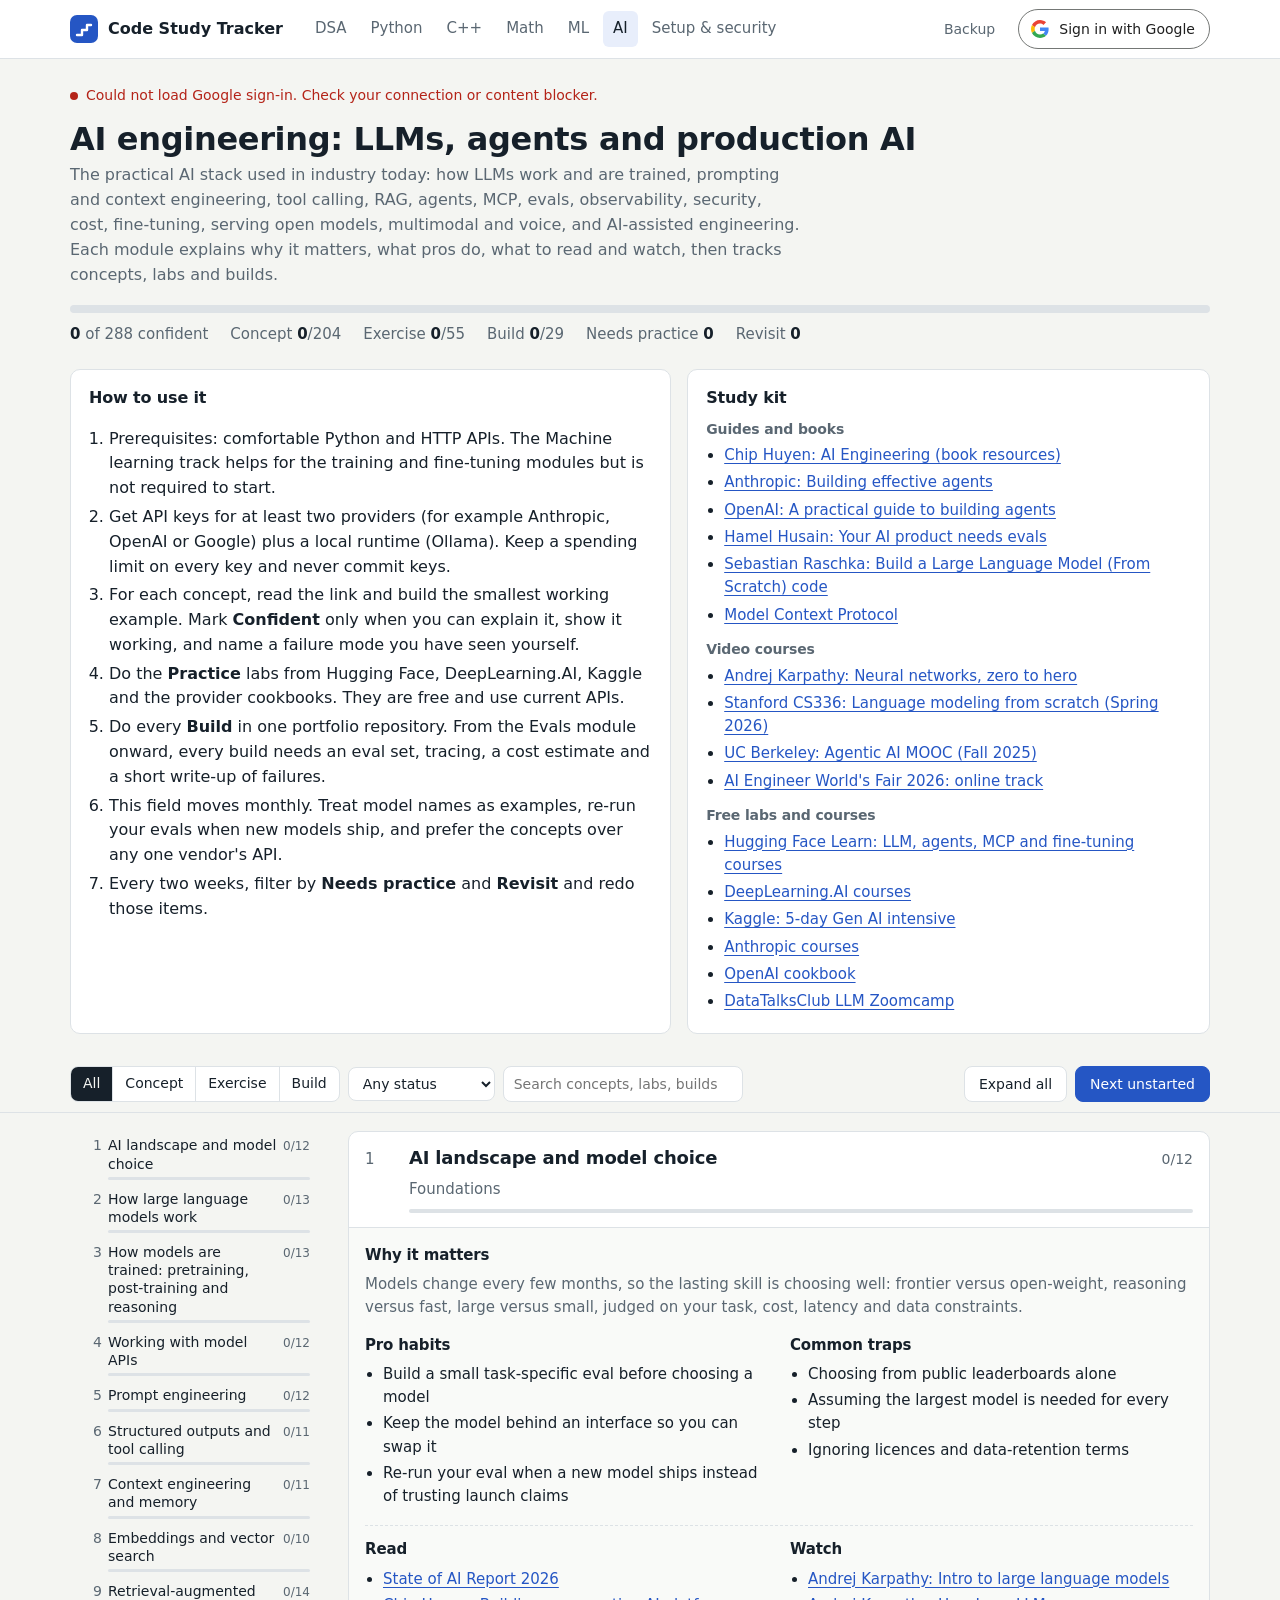
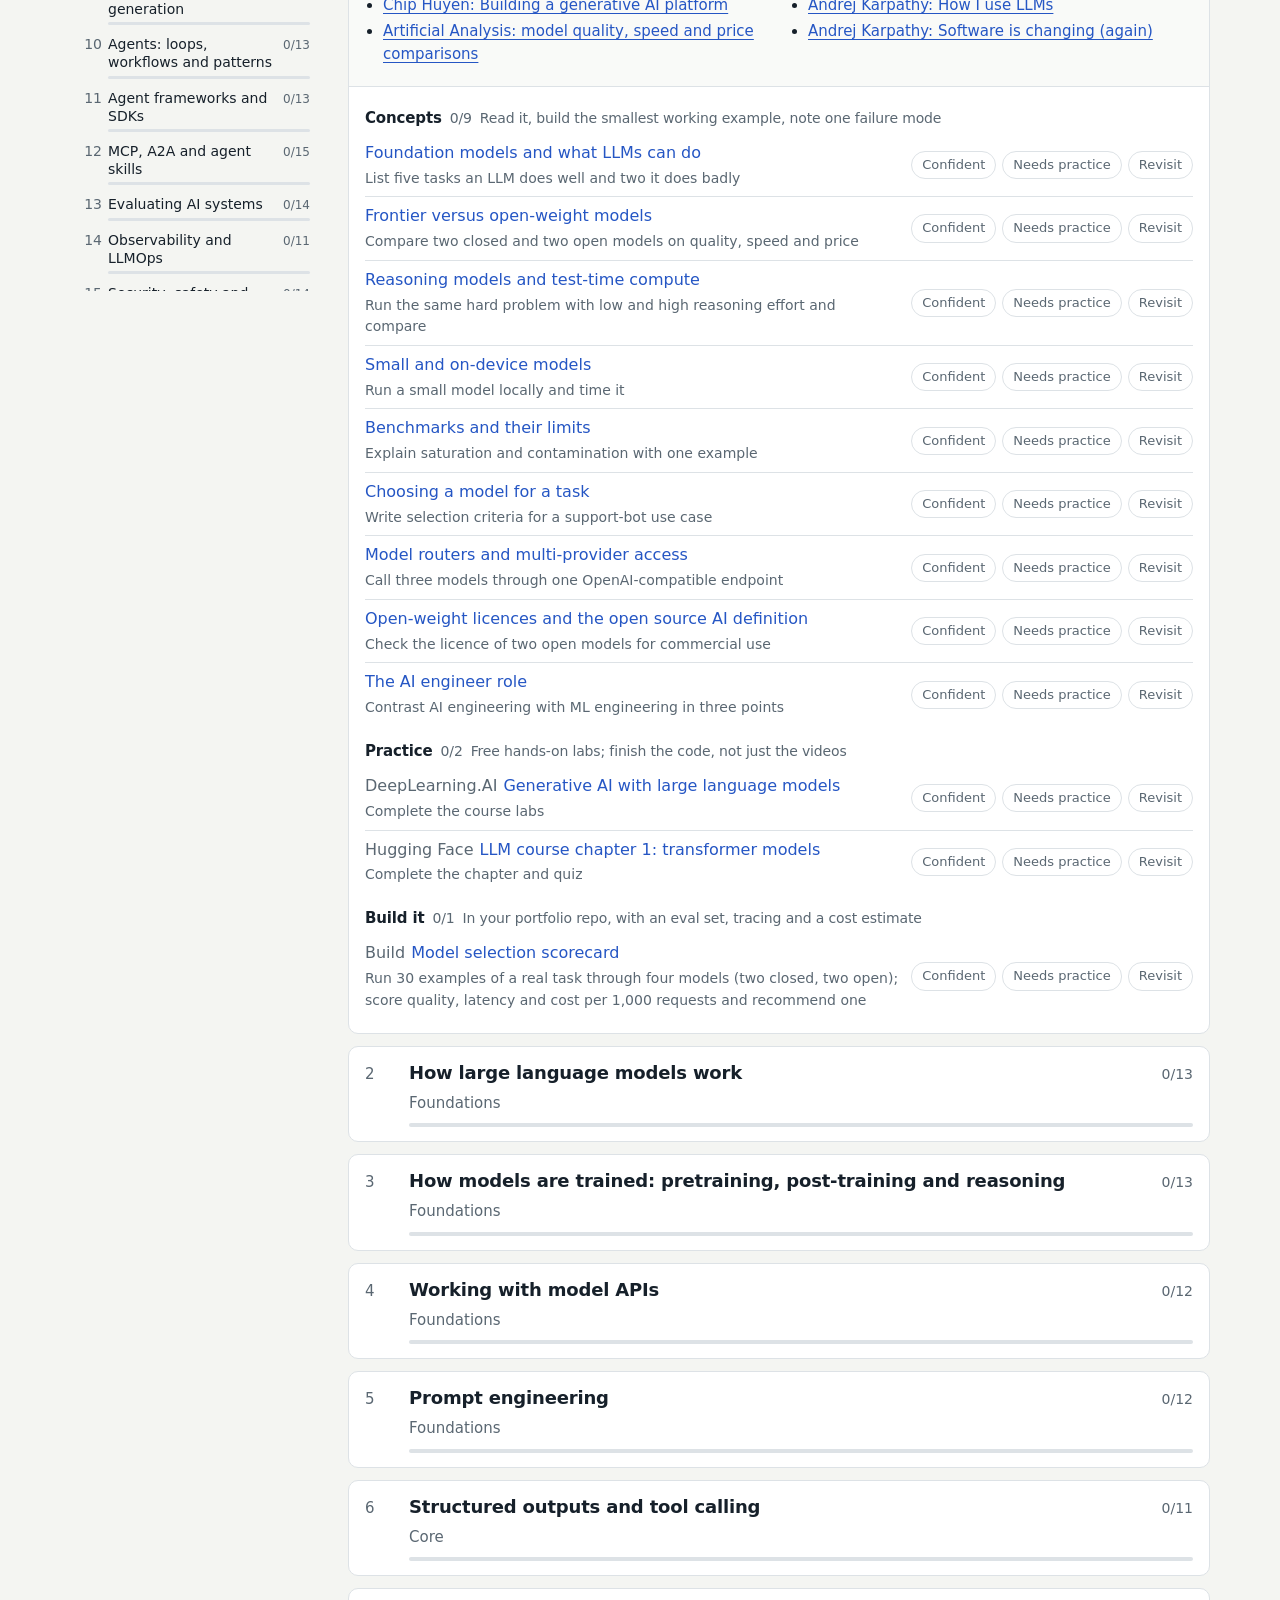
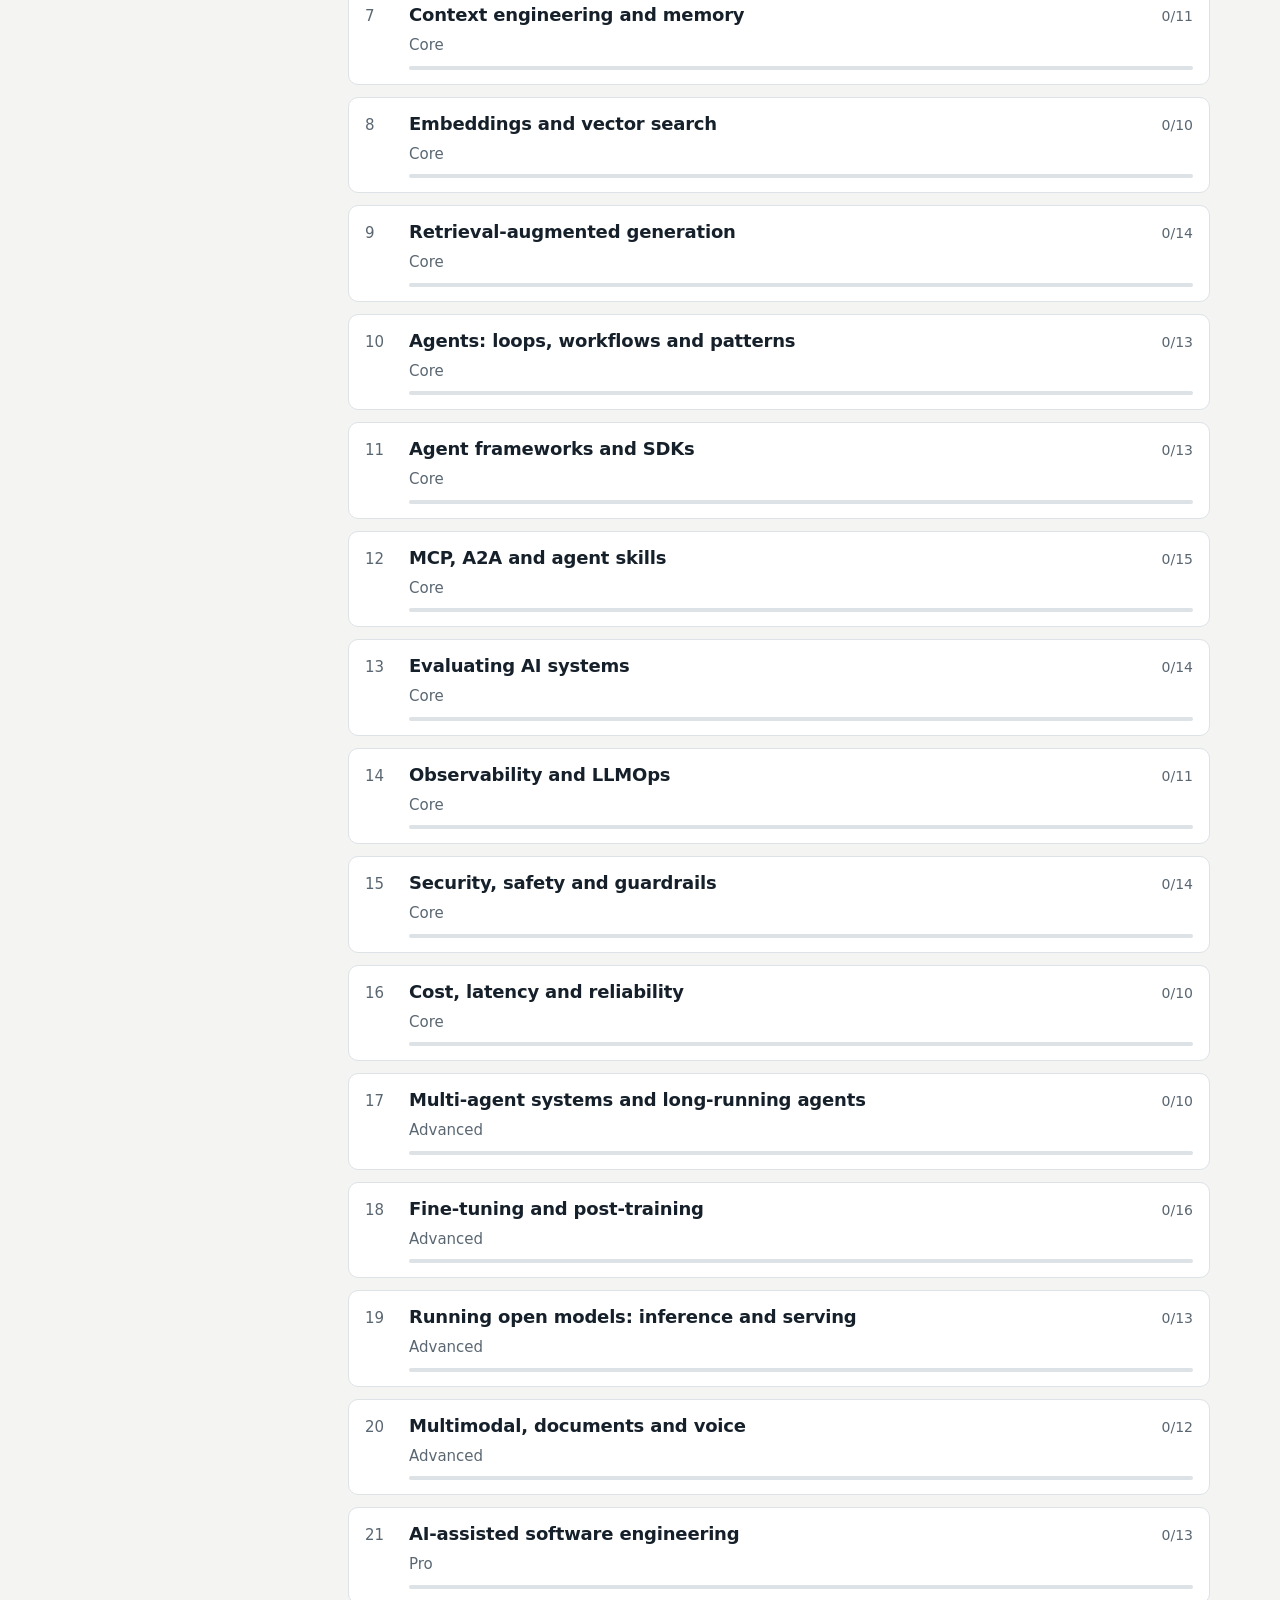
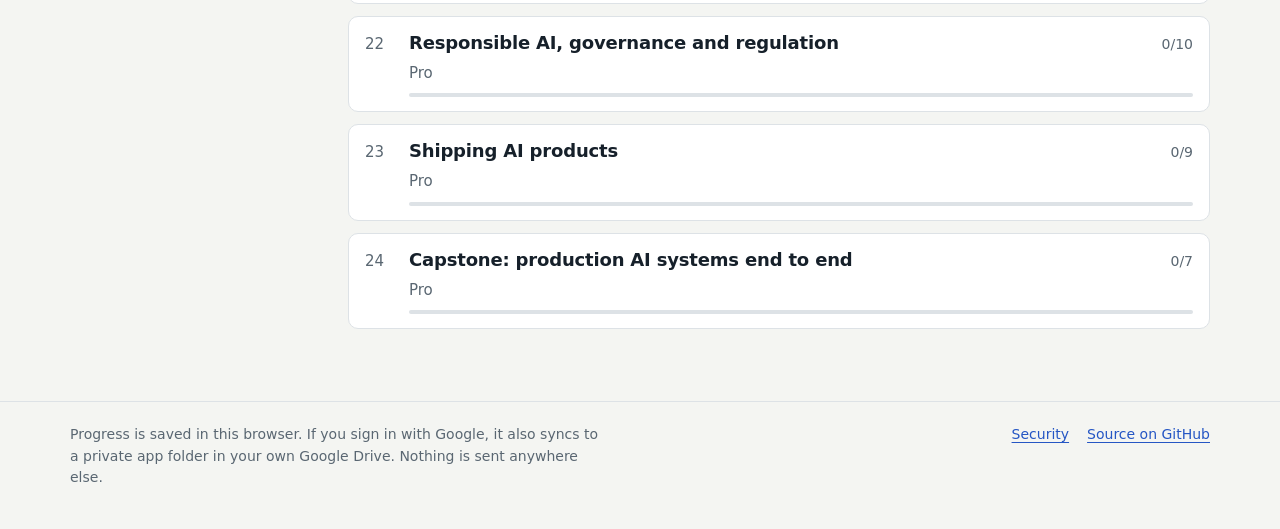
==== ai.html @ de36834d "Add maths for ML, machine learning and AI engineering tracks Three new trackers in the same format a" ====
<!DOCTYPE html>
<html lang="en">
<head>
<meta charset="utf-8">
<meta name="viewport" content="width=device-width, initial-scale=1, viewport-fit=cover">
<meta http-equiv="Content-Security-Policy" content="default-src 'none'; script-src 'self' https://accounts.google.com/gsi/client; connect-src https://www.googleapis.com https://accounts.google.com/gsi/; frame-src https://accounts.google.com/gsi/; style-src 'self' https://fonts.googleapis.com https://accounts.google.com/gsi/style; font-src https://fonts.gstatic.com; img-src 'self' data:; base-uri 'none'; form-action 'none'; object-src 'none'">
<title>AI engineering: LLMs, agents and production AI | Code Study Tracker</title>
<meta name="description" content="The practical AI stack used in industry today: how LLMs work and are trained, prompting and context engineering, tool calling, RAG, agents, MCP, evals, observability, security, cost, fine-tuning, serving open models, multimodal and voice, and AI-assisted engineering. Each module explains why it matters, what pros do, what to read and watch, then tracks concepts, labs and builds.">
<link rel="icon" href="./favicon.svg" type="image/svg+xml">
<link rel="preconnect" href="https://fonts.gstatic.com" crossorigin>
<link rel="stylesheet" href="https://fonts.googleapis.com/css2?family=IBM+Plex+Sans:ital,wght@0,400;0,500;0,600;1,400&display=swap">
<link rel="stylesheet" href="./site.css">
<link rel="stylesheet" href="./tracker.css">
<script src="./site.js"></script>
</head>
<body>
<header class="appbar">
<div class="appbar-in">
<a class="brand" href="./index.html" aria-label="Code Study Tracker home"><svg width="28" height="28" viewBox="0 0 28 28" aria-hidden="true"><rect width="28" height="28" rx="7" fill="#2556c4"/><path d="M7 20h5v-5h5v-5h4" fill="none" stroke="#fff" stroke-width="2.4" stroke-linecap="round" stroke-linejoin="round"/></svg><span>Code Study Tracker</span></a>
<nav class="appnav" aria-label="Main">
<a href="./dsa.html">DSA</a>
<a href="./python.html">Python</a>
<a href="./cpp.html">C++</a>
<a href="./math.html">Math</a>
<a href="./ml.html">ML</a>
<a href="./ai.html">AI</a>
<a href="./setup.html">Setup &amp; security</a>
</nav>
<div class="account">
<details class="menu" id="backup-menu">
<summary class="btn quiet">Backup</summary>
<div class="pop">
<p class="pop-h">Backup and restore</p>
<p class="pop-note" id="local-status" role="status"></p>
<button type="button" class="mi" id="export-progress">Export progress as a JSON file</button>
<button type="button" class="mi" id="import-progress">Import a backup file</button>
<input type="file" id="progress-file" accept=".json,application/json" hidden>
</div>
</details>
<button type="button" class="gbtn" id="drive-connect"><svg viewBox="0 0 48 48" aria-hidden="true"><path fill="#EA4335" d="M24 9.5c3.54 0 6.71 1.22 9.21 3.6l6.85-6.85C35.9 2.38 30.47 0 24 0 14.62 0 6.51 5.38 2.56 13.22l7.98 6.19C12.43 13.72 17.74 9.5 24 9.5z"/><path fill="#4285F4" d="M46.98 24.55c0-1.57-.15-3.09-.38-4.55H24v9.02h12.94c-.58 2.96-2.26 5.48-4.78 7.18l7.73 6c4.51-4.18 7.09-10.36 7.09-17.65z"/><path fill="#FBBC05" d="M10.53 28.59c-.48-1.45-.76-2.99-.76-4.59s.27-3.14.76-4.59l-7.98-6.19C.92 16.46 0 20.12 0 24c0 3.88.92 7.54 2.56 10.78l7.97-6.19z"/><path fill="#34A853" d="M24 48c6.48 0 11.93-2.13 15.89-5.81l-7.73-6c-2.15 1.45-4.92 2.3-8.16 2.3-6.26 0-11.57-4.22-13.47-9.91l-7.98 6.19C6.51 42.62 14.62 48 24 48z"/></svg><span class="long">Sign in with Google</span><span class="short">Sign in</span></button>
<button type="button" class="btn" id="drive-sync" hidden>Sync now</button>
<details class="menu" id="drive-menu" hidden>
<summary class="avatar" aria-label="Google account menu"><span id="drive-initial">G</span></summary>
<div class="pop">
<p class="pop-h" id="drive-account">Signed in with Google</p>
<p class="pop-note">Progress syncs to a private app folder in your Google Drive. This site cannot open your other files.</p>
<button type="button" class="mi" id="drive-sync-menu">Sync now</button>
<button type="button" class="mi" id="drive-switch">Use another account</button>
<button type="button" class="mi" id="drive-disconnect">Sign out on this device</button>
<hr>
<a class="mi" href="https://myaccount.google.com/connections" target="_blank" rel="noopener">Review access in your Google account</a>
</div>
</details>
</div>
</div>
</header>
<section class="top">
<p class="cloud" id="cloud-status" role="status" aria-live="polite"></p>
<h1 id="ttl"></h1>
<p class="sub" id="sub"></p>
<div class="bar"><i id="fill"></i></div>
<div class="stats" id="stats"></div>
<div class="intro">
<section class="box"><h2 id="howh"></h2><ol id="how"></ol></section>
<section class="box kit" id="kit"></section>
</div>
</section>
<div class="ctl"><div class="in">
<span class="seg" id="seg" role="group"></span>
<select id="flt" aria-label="Filter by status"></select>
<input id="q" type="search" aria-label="Search">
<select id="jump" aria-label="Jump to topic"></select>
<span class="sp"></span>
<button type="button" class="btn" id="tog">Expand all</button>
<button type="button" class="btn pri" id="next">Next unstarted</button>
</div></div>
<div class="lay">
<nav class="rail" aria-label="Study route"><ol id="rail"></ol></nav>
<main id="mods"></main>
</div>
<footer class="foot"><div class="foot-in">
<p>Progress is saved in this browser. If you sign in with Google, it also syncs to a private app folder in your own Google Drive. Nothing is sent anywhere else.</p>
<nav aria-label="Footer"><a href="./setup.html#security">Security</a><a href="https://github.com/LearningCurie/code-study-tracker" target="_blank" rel="noopener">Source on GitHub</a></nav>
</div></footer>
<script type="application/json" id="tracker-data">{"title":"AI engineering: LLMs, agents and production AI","subtitle":"The practical AI stack used in industry today: how LLMs work and are trained, prompting and context engineering, tool calling, RAG, agents, MCP, evals, observability, security, cost, fine-tuning, serving open models, multimodal and voice, and AI-assisted engineering. Each module explains why it matters, what pros do, what to read and watch, then tracks concepts, labs and builds.","howTitle":"How to use it","how":["Prerequisites: comfortable Python and HTTP APIs. The Machine learning track helps for the training and fine-tuning modules but is not required to start.","Get API keys for at least two providers (for example Anthropic, OpenAI or Google) plus a local runtime (Ollama). Keep a spending limit on every key and never commit keys.","For each concept, read the link and build the smallest working example. Mark \u003cb>Confident\u003c/b> only when you can explain it, show it working, and name a failure mode you have seen yourself.","Do the \u003cb>Practice\u003c/b> labs from Hugging Face, DeepLearning.AI, Kaggle and the provider cookbooks. They are free and use current APIs.","Do every \u003cb>Build\u003c/b> in one portfolio repository. From the Evals module onward, every build needs an eval set, tracing, a cost estimate and a short write-up of failures.","This field moves monthly. Treat model names as examples, re-run your evals when new models ship, and prefer the concepts over any one vendor's API.","Every two weeks, filter by \u003cb>Needs practice\u003c/b> and \u003cb>Revisit\u003c/b> and redo those items."],"kit":{"title":"Study kit","groups":[{"h":"Guides and books","links":[{"t":"Chip Huyen: AI Engineering (book resources)","h":"https://github.com/chiphuyen/aie-book"},{"t":"Anthropic: Building effective agents","h":"https://www.anthropic.com/research/building-effective-agents"},{"t":"OpenAI: A practical guide to building agents","h":"https://cdn.openai.com/business-guides-and-resources/a-practical-guide-to-building-agents.pdf"},{"t":"Hamel Husain: Your AI product needs evals","h":"https://hamel.dev/blog/posts/evals/"},{"t":"Sebastian Raschka: Build a Large Language Model (From Scratch) code","h":"https://github.com/rasbt/LLMs-from-scratch"},{"t":"Model Context Protocol","h":"https://modelcontextprotocol.io/docs/getting-started/intro"}]},{"h":"Video courses","links":[{"t":"Andrej Karpathy: Neural networks, zero to hero","h":"https://www.youtube.com/playlist?list=PLAqhIrjkxbuWI23v9cThsA9GvCAUhRvKZ"},{"t":"Stanford CS336: Language modeling from scratch (Spring 2026)","h":"https://www.youtube.com/playlist?list=PLoROMvodv4rMqXOcazWaTUHhq-yembLCV"},{"t":"UC Berkeley: Agentic AI MOOC (Fall 2025)","h":"https://www.youtube.com/playlist?list=PLS01nW3RtgoqGkm4UeqNeZLccW-OGc1fJ"},{"t":"AI Engineer World's Fair 2026: online track","h":"https://www.youtube.com/playlist?list=PLcfpQ4tk2k0V1LNigteMgExP1rb4Hy8wn"}]},{"h":"Free labs and courses","links":[{"t":"Hugging Face Learn: LLM, agents, MCP and fine-tuning courses","h":"https://huggingface.co/learn"},{"t":"DeepLearning.AI courses","h":"https://www.deeplearning.ai/courses/"},{"t":"Kaggle: 5-day Gen AI intensive","h":"https://www.kaggle.com/learn-guide/5-day-genai"},{"t":"Anthropic courses","h":"https://github.com/anthropics/courses"},{"t":"OpenAI cookbook","h":"https://developers.openai.com/cookbook"},{"t":"DataTalksClub LLM Zoomcamp","h":"https://github.com/DataTalksClub/llm-zoomcamp"}]}]},"filter":{"label":"Item type","values":["Concept","Exercise","Build"]},"otherLabel":"","statuses":["Confident","Needs practice","Revisit"],"readLabel":"Read","watchLabel":"Watch","searchHint":"Search concepts, labs, builds","storageKey":"ai-status","modules":[{"key":"landscape","name":"AI landscape and model choice","why":"Foundations","learn":[{"h":"Why it matters","text":"Models change every few months, so the lasting skill is choosing well: frontier versus open-weight, reasoning versus fast, large versus small, judged on your task, cost, latency and data constraints.","wide":true},{"h":"Pro habits","items":["Build a small task-specific eval before choosing a model","Keep the model behind an interface so you can swap it","Re-run your eval when a new model ships instead of trusting launch claims"]},{"h":"Common traps","items":["Choosing from public leaderboards alone","Assuming the largest model is needed for every step","Ignoring licences and data-retention terms"]}],"read":[{"t":"State of AI Report 2026","h":"https://www.stateof.ai/"},{"t":"Chip Huyen: Building a generative AI platform","h":"https://huyenchip.com/2024/07/25/genai-platform.html"},{"t":"Artificial Analysis: model quality, speed and price comparisons","h":"https://artificialanalysis.ai/"}],"watch":[{"t":"Andrej Karpathy: Intro to large language models","h":"https://www.youtube.com/watch?v=zjkBMFhNj_g"},{"t":"Andrej Karpathy: How I use LLMs","h":"https://www.youtube.com/watch?v=EWvNQjAaOHw"},{"t":"Andrej Karpathy: Software is changing (again)","h":"https://www.youtube.com/watch?v=LCEmiRjPEtQ"}],"groups":[{"name":"Concepts","note":"Read it, build the smallest working example, note one failure mode","items":[{"id":"c:foundation-models-and-what-llms-can-do","t":"Foundation models and what LLMs can do","h":"https://huggingface.co/learn/llm-course/chapter1/2","d":"List five tasks an LLM does well and two it does badly","f":"Concept"},{"id":"c:frontier-versus-open-weight-models","t":"Frontier versus open-weight models","h":"https://artificialanalysis.ai/","d":"Compare two closed and two open models on quality, speed and price","f":"Concept"},{"id":"c:reasoning-models-and-test-time-compute","t":"Reasoning models and test-time compute","h":"https://developers.openai.com/api/docs/guides/reasoning","d":"Run the same hard problem with low and high reasoning effort and compare","f":"Concept"},{"id":"c:small-and-on-device-models","t":"Small and on-device models","h":"https://ollama.com/library","d":"Run a small model locally and time it","f":"Concept"},{"id":"c:benchmarks-and-their-limits","t":"Benchmarks and their limits","h":"https://epoch.ai/benchmarks","d":"Explain saturation and contamination with one example","f":"Concept"},{"id":"c:choosing-a-model-for-a-task","t":"Choosing a model for a task","h":"https://platform.claude.com/docs/en/about-claude/models/choosing-a-model","d":"Write selection criteria for a support-bot use case","f":"Concept"},{"id":"c:model-routers-and-multi-provider-access","t":"Model routers and multi-provider access","h":"https://openrouter.ai/models","d":"Call three models through one OpenAI-compatible endpoint","f":"Concept"},{"id":"c:open-weight-licences-and-the-open-source-ai-defi","t":"Open-weight licences and the open source AI definition","h":"https://opensource.org/ai/open-source-ai-definition","d":"Check the licence of two open models for commercial use","f":"Concept"},{"id":"c:the-ai-engineer-role","t":"The AI engineer role","h":"https://github.com/chiphuyen/aie-book","d":"Contrast AI engineering with ML engineering in three points","f":"Concept"}]},{"name":"Practice","note":"Free hands-on labs; finish the code, not just the videos","items":[{"id":"ex:deeplearning-ai-generative-ai-with-large-languag","n":"DeepLearning.AI","t":"Generative AI with large language models","h":"https://www.deeplearning.ai/courses/generative-ai-with-llms","d":"Complete the course labs","f":"Exercise"},{"id":"ex:hugging-face-llm-course-chapter-1-transformer-mo","n":"Hugging Face","t":"LLM course chapter 1: transformer models","h":"https://huggingface.co/learn/llm-course/chapter1/1","d":"Complete the chapter and quiz","f":"Exercise"}]},{"name":"Build it","note":"In your portfolio repo, with an eval set, tracing and a cost estimate","items":[{"id":"b:model-selection-scorecard","n":"Build","t":"Model selection scorecard","h":"https://artificialanalysis.ai/","d":"Run 30 examples of a real task through four models (two closed, two open); score quality, latency and cost per 1,000 requests and recommend one","f":"Build"}]}]},{"key":"llms","name":"How large language models work","why":"Foundations","learn":[{"h":"Why it matters","text":"Knowing tokens, attention, context windows and sampling explains most LLM behaviour you will debug: odd tokenisation, lost instructions, randomness, hallucination and cost.","wide":true},{"h":"Pro habits","items":["Count tokens, not words, when you estimate cost or length","Set temperature deliberately for each use case","Expect plausible-sounding errors and design for verification"]},{"h":"Common traps","items":["Assuming the model knows recent events or your private data","Asking a model to count letters or do arithmetic without tools","Treating a high temperature as more creative but still reliable"]}],"read":[{"t":"The Illustrated Transformer","h":"https://jalammar.github.io/illustrated-transformer/"},{"t":"Sebastian Raschka: The big LLM architecture comparison","h":"https://magazine.sebastianraschka.com/p/the-big-llm-architecture-comparison"},{"t":"Lilian Weng: Extrinsic hallucinations in LLMs","h":"https://lilianweng.github.io/posts/2024-07-07-hallucination/"}],"watch":[{"t":"3Blue1Brown: Large language models explained briefly","h":"https://www.youtube.com/watch?v=LPZh9BOjkQs"},{"t":"3Blue1Brown: Transformers, the tech behind LLMs","h":"https://www.youtube.com/watch?v=wjZofJX0v4M"},{"t":"Andrej Karpathy: Deep dive into LLMs like ChatGPT","h":"https://www.youtube.com/watch?v=7xTGNNLPyMI"},{"t":"Andrej Karpathy: Let's build the GPT tokenizer","h":"https://www.youtube.com/watch?v=zduSFxRajkE"}],"groups":[{"name":"Concepts","note":"Read it, build the smallest working example, note one failure mode","items":[{"id":"c:tokens-and-tokenisation","t":"Tokens and tokenisation","h":"https://tiktokenizer.vercel.app/","d":"Tokenise English, code and another language and compare token counts","f":"Concept"},{"id":"c:embeddings-and-the-transformer","t":"Embeddings and the transformer","h":"https://jalammar.github.io/illustrated-transformer/","d":"Trace one token through embedding, attention and MLP layers","f":"Concept"},{"id":"c:self-attention","t":"Self-attention","h":"https://www.youtube.com/watch?v=eMlx5fFNoYc","d":"Explain what queries, keys and values are in one paragraph","f":"Concept"},{"id":"c:next-token-prediction-and-pretraining","t":"Next-token prediction and pretraining","h":"https://huggingface.co/learn/llm-course/chapter1/4","d":"Explain why a base model continues text rather than answering","f":"Concept"},{"id":"c:sampling-temperature-top-p-and-greedy","t":"Sampling: temperature, top-p and greedy","h":"https://huggingface.co/blog/how-to-generate","d":"Generate ten completions at three temperatures and compare","f":"Concept"},{"id":"c:context-windows-and-the-kv-cache","t":"Context windows and the KV cache","h":"https://platform.claude.com/docs/en/build-with-claude/context-windows","d":"Estimate KV-cache memory for a long context","f":"Concept"},{"id":"c:hallucination-and-why-it-happens","t":"Hallucination and why it happens","h":"https://lilianweng.github.io/posts/2024-07-07-hallucination/","d":"Provoke a hallucination and then fix it with grounding","f":"Concept"},{"id":"c:scaling-laws","t":"Scaling laws","h":"https://arxiv.org/abs/2203.15556","d":"Explain the compute-optimal trade-off between parameters and tokens","f":"Concept"},{"id":"c:mixture-of-experts-models","t":"Mixture-of-experts models","h":"https://arxiv.org/abs/2101.03961","d":"Explain why MoE models have more parameters than they use per token","f":"Concept"},{"id":"c:llm-visualisation","t":"LLM visualisation","h":"https://bbycroft.net/llm","d":"Walk through the 3D visualisation of a small GPT","f":"Concept"}]},{"name":"Practice","note":"Free hands-on labs; finish the code, not just the videos","items":[{"id":"ex:karpathy-let-s-build-gpt-from-scratch","n":"Karpathy","t":"Let's build GPT from scratch","h":"https://www.youtube.com/watch?v=kCc8FmEb1nY","d":"Code along and train a character-level model","f":"Exercise"},{"id":"ex:raschka-build-a-large-language-model-from-scratc","n":"Raschka","t":"Build a Large Language Model (From Scratch) code","h":"https://github.com/rasbt/LLMs-from-scratch","d":"Work chapters 2 to 4: tokenising, attention and a GPT model","f":"Exercise"}]},{"name":"Build it","note":"In your portfolio repo, with an eval set, tracing and a cost estimate","items":[{"id":"b:token-and-sampling-lab","n":"Build","t":"Token and sampling lab","h":"https://huggingface.co/blog/how-to-generate","d":"Notebook that counts tokens and cost across tokenisers and shows how temperature, top-p and seeds change outputs on a small open model","f":"Build"}]}]},{"key":"training","name":"How models are trained: pretraining, post-training and reasoning","why":"Foundations","learn":[{"h":"Why it matters","text":"Assistants, reasoning models and fine-tunes all come from post-training: instruction tuning, preference optimisation and reinforcement learning. Understanding it explains model behaviour and when your own fine-tuning can help.","wide":true},{"h":"Pro habits","items":["Separate what a model learned in pretraining from what post-training added","Read model cards and technical reports for training details","Watch for reward hacking whenever a model optimises a metric"]},{"h":"Common traps","items":["Assuming chain-of-thought text is a faithful trace of reasoning","Believing fine-tuning reliably adds new knowledge","Ignoring data contamination in reported scores"]}],"read":[{"t":"Sebastian Raschka: Understanding reasoning LLMs","h":"https://magazine.sebastianraschka.com/p/understanding-reasoning-llms"},{"t":"Lilian Weng: Why we think","h":"https://lilianweng.github.io/posts/2025-05-01-thinking/"},{"t":"Hugging Face: The Smol training playbook","h":"https://huggingface.co/spaces/HuggingFaceTB/smol-training-playbook"}],"watch":[{"t":"Latent Space: LLM post-training, a deep dive into reasoning LLMs","h":"https://www.youtube.com/watch?v=XCgWoLu-zK8"},{"t":"Hanna Hajishirzi: Open training recipes for LLM reasoning (Berkeley)","h":"https://www.youtube.com/watch?v=cMiu3A7YBks"},{"t":"Umar Jamil: RLHF explained with derivations and code","h":"https://www.youtube.com/watch?v=qGyFrqc34yc"},{"t":"Stanford CS336: Language modeling from scratch (Spring 2026)","h":"https://www.youtube.com/playlist?list=PLoROMvodv4rMqXOcazWaTUHhq-yembLCV"}],"groups":[{"name":"Concepts","note":"Read it, build the smallest working example, note one failure mode","items":[{"id":"c:pretraining-data-and-compute","t":"Pretraining data and compute","h":"https://huggingface.co/spaces/HuggingFaceTB/smol-training-playbook","d":"List the stages of building a pretraining dataset","f":"Concept"},{"id":"c:supervised-fine-tuning-and-instruction-tuning","t":"Supervised fine-tuning and instruction tuning","h":"https://arxiv.org/abs/2203.02155","d":"Explain how a base model becomes an assistant","f":"Concept"},{"id":"c:rlhf-and-reward-models","t":"RLHF and reward models","h":"https://arxiv.org/abs/2203.02155","d":"Draw the RLHF pipeline from comparisons to a policy","f":"Concept"},{"id":"c:direct-preference-optimisation-dpo","t":"Direct preference optimisation (DPO)","h":"https://arxiv.org/abs/2305.18290","d":"Explain why DPO needs no separate reward model","f":"Concept"},{"id":"c:constitutional-ai-and-ai-feedback","t":"Constitutional AI and AI feedback","h":"https://arxiv.org/abs/2212.08073","d":"Explain how written principles replace some human labels","f":"Concept"},{"id":"c:rl-with-verifiable-rewards-and-grpo","t":"RL with verifiable rewards and GRPO","h":"https://arxiv.org/abs/2402.03300","d":"Explain group-relative advantages in one paragraph","f":"Concept"},{"id":"c:reasoning-models-the-deepseek-r1-recipe","t":"Reasoning models: the DeepSeek-R1 recipe","h":"https://arxiv.org/abs/2501.12948","d":"Summarise the stages from base model to reasoning model","f":"Concept"},{"id":"c:test-time-compute-scaling","t":"Test-time compute scaling","h":"https://arxiv.org/abs/2408.03314","d":"Explain why sampling more and verifying can beat a bigger model","f":"Concept"},{"id":"c:distillation-and-synthetic-data","t":"Distillation and synthetic data","h":"https://magazine.sebastianraschka.com/p/understanding-reasoning-llms","d":"Explain how small reasoning models are distilled from large ones","f":"Concept"},{"id":"c:reward-hacking","t":"Reward hacking","h":"https://lilianweng.github.io/posts/2024-11-28-reward-hacking/","d":"Give two examples of reward hacking in LLM training","f":"Concept"}]},{"name":"Practice","note":"Free hands-on labs; finish the code, not just the videos","items":[{"id":"ex:hugging-face-llm-course-chapter-12-build-reasoni","n":"Hugging Face","t":"LLM course chapter 12: build reasoning models","h":"https://huggingface.co/learn/llm-course/chapter12/1","d":"Complete the chapter including the GRPO exercise","f":"Exercise"},{"id":"ex:karpathy-nanochat-a-full-stack-chatgpt-clone","n":"Karpathy","t":"nanochat: a full-stack ChatGPT clone","h":"https://github.com/karpathy/nanochat","d":"Read the walkthrough and run the smallest configuration end to end","f":"Exercise"}]},{"name":"Build it","note":"In your portfolio repo, with an eval set, tracing and a cost estimate","items":[{"id":"b:train-a-tiny-chat-model","n":"Build","t":"Train a tiny chat model","h":"https://github.com/karpathy/nanochat","d":"Run nanochat (or a reduced config) through pretraining, mid-training, SFT and RL; document what each stage changed in the model's outputs","f":"Build"}]}]},{"key":"apis","name":"Working with model APIs","why":"Foundations","learn":[{"h":"Why it matters","text":"Production AI starts with reliable API calls: messages and roles, streaming, token limits, rate limits, retries, batching and keeping keys safe.","wide":true},{"h":"Pro habits","items":["Set timeouts, retries with backoff and a maximum token budget on every call","Log model, prompt version, tokens, latency and cost for every request","Use batch endpoints for offline work"]},{"h":"Common traps","items":["Hard-coding API keys or committing them","No timeout, so one slow call hangs a whole request","Ignoring rate-limit headers until production traffic arrives"]}],"read":[{"t":"OpenAI: text generation guide","h":"https://developers.openai.com/api/docs/guides/text"},{"t":"Claude: prompt engineering overview","h":"https://platform.claude.com/docs/en/build-with-claude/prompt-engineering/overview"},{"t":"OpenAI: production best practices","h":"https://developers.openai.com/api/docs/guides/production-best-practices"}],"watch":[{"t":"Kaggle: 5-day Gen AI intensive, day 1 livestream","h":"https://www.youtube.com/watch?v=kpRyiJUUFxY"}],"groups":[{"name":"Concepts","note":"Read it, build the smallest working example, note one failure mode","items":[{"id":"c:messages-roles-and-system-prompts","t":"Messages, roles and system prompts","h":"https://developers.openai.com/api/docs/guides/text","d":"Build a multi-turn conversation with a system prompt","f":"Concept"},{"id":"c:conversation-state-and-the-responses-api","t":"Conversation state and the Responses API","h":"https://developers.openai.com/api/docs/guides/conversation-state","d":"Continue a conversation with stored state versus resending history","f":"Concept"},{"id":"c:streaming-responses","t":"Streaming responses","h":"https://developers.openai.com/api/docs/guides/streaming-responses","d":"Stream tokens to a terminal and measure time to first token","f":"Concept"},{"id":"c:token-limits-pricing-and-cost-estimation","t":"Token limits, pricing and cost estimation","h":"https://artificialanalysis.ai/","d":"Estimate the monthly cost of 10,000 requests a day","f":"Concept"},{"id":"c:rate-limits-retries-and-backoff","t":"Rate limits, retries and backoff","h":"https://developers.openai.com/api/docs/guides/rate-limits","d":"Implement exponential backoff with jitter","f":"Concept"},{"id":"c:batch-processing-for-offline-jobs","t":"Batch processing for offline jobs","h":"https://platform.claude.com/docs/en/build-with-claude/batch-processing","d":"Submit a batch of 500 classification requests","f":"Concept"},{"id":"c:one-client-for-many-providers","t":"One client for many providers","h":"https://docs.litellm.ai/docs/","d":"Call three providers through LiteLLM with the same code","f":"Concept"},{"id":"c:running-models-locally","t":"Running models locally","h":"https://ollama.com/","d":"Serve a local model with Ollama and call its OpenAI-compatible endpoint","f":"Concept"},{"id":"c:keeping-keys-and-data-safe","t":"Keeping keys and data safe","h":"https://developers.openai.com/api/docs/guides/safety-best-practices","d":"Load keys from the environment and redact logs","f":"Concept"}]},{"name":"Practice","note":"Free hands-on labs; finish the code, not just the videos","items":[{"id":"ex:kaggle-5-day-gen-ai-intensive-course","n":"Kaggle","t":"5-day Gen AI intensive course","h":"https://www.kaggle.com/learn-guide/5-day-genai","d":"Complete the day 1 codelabs on prompting and evaluation","f":"Exercise"},{"id":"ex:anthropic-anthropic-courses-api-fundamentals","n":"Anthropic","t":"Anthropic courses: API fundamentals","h":"https://github.com/anthropics/courses","d":"Complete the API fundamentals notebooks","f":"Exercise"}]},{"name":"Build it","note":"In your portfolio repo, with an eval set, tracing and a cost estimate","items":[{"id":"b:provider-agnostic-llm-client","n":"Build","t":"Provider-agnostic LLM client","h":"https://docs.litellm.ai/docs/","d":"A small library with streaming, timeouts, retries, structured logging of tokens and cost, and a switch between two providers and a local model","f":"Build"}]}]},{"key":"prompting","name":"Prompt engineering","why":"Foundations","learn":[{"h":"Why it matters","text":"Prompts are the first and cheapest lever on quality. Clear instructions, examples, structure and decomposition fix most problems before you reach for RAG or fine-tuning.","wide":true},{"h":"Pro habits","items":["Treat prompts as code: version them, review them and test them","Show examples of the output you want","Split complex tasks into a chain of simpler prompts"]},{"h":"Common traps","items":["Vague instructions and hoping the model guesses","Changing a prompt without re-running the test set","Prompting a reasoning model with step-by-step scaffolding it does not need"]}],"read":[{"t":"Claude: prompting best practices","h":"https://platform.claude.com/docs/en/build-with-claude/prompt-engineering/claude-prompting-best-practices"},{"t":"OpenAI: prompt engineering guide","h":"https://developers.openai.com/api/docs/guides/prompt-engineering"},{"t":"Google: Prompt engineering whitepaper","h":"https://www.kaggle.com/whitepaper-prompt-engineering"},{"t":"Prompt Engineering Guide (community)","h":"https://www.promptingguide.ai/"}],"watch":[{"t":"Zack Witten (Anthropic): Prompt engineering workshop","h":"https://www.youtube.com/watch?v=hkhDdcM5V94"}],"groups":[{"name":"Concepts","note":"Read it, build the smallest working example, note one failure mode","items":[{"id":"c:clear-specific-instructions-and-context","t":"Clear, specific instructions and context","h":"https://platform.claude.com/docs/en/build-with-claude/prompt-engineering/claude-prompting-best-practices","d":"Rewrite a vague prompt with audience, goal, format and constraints","f":"Concept"},{"id":"c:few-shot-examples","t":"Few-shot examples","h":"https://developers.openai.com/api/docs/guides/prompt-engineering","d":"Add three diverse examples and measure the change on a test set","f":"Concept"},{"id":"c:structuring-prompts-with-xml-tags-or-markdown","t":"Structuring prompts with XML tags or Markdown","h":"https://platform.claude.com/docs/en/build-with-claude/prompt-engineering/overview","d":"Separate instructions, documents and examples with tags","f":"Concept"},{"id":"c:chain-of-thought-and-extended-thinking","t":"Chain-of-thought and extended thinking","h":"https://platform.claude.com/docs/en/build-with-claude/extended-thinking","d":"Compare answers with and without thinking on a multi-step problem","f":"Concept"},{"id":"c:prompt-chaining","t":"Prompt chaining","h":"https://www.anthropic.com/research/building-effective-agents","d":"Split a long task into three chained prompts with checks between them","f":"Concept"},{"id":"c:prompting-reasoning-models","t":"Prompting reasoning models","h":"https://developers.openai.com/api/docs/guides/reasoning","d":"Simplify an over-specified prompt for a reasoning model","f":"Concept"},{"id":"c:reducing-hallucinations-grounding-and-permission","t":"Reducing hallucinations: grounding and permission to say 'I don't know'","h":"https://platform.claude.com/docs/en/build-with-claude/prompt-engineering/overview","d":"Add quotes-first grounding and measure unsupported claims","f":"Concept"},{"id":"c:prompt-templates-and-versioning","t":"Prompt templates and versioning","h":"https://langfuse.com/docs","d":"Store prompts with versions and render them from code","f":"Concept"},{"id":"c:automatic-prompt-optimisation-with-dspy","t":"Automatic prompt optimisation with DSPy","h":"https://dspy.ai/","d":"Optimise a classification prompt with a DSPy optimiser","f":"Concept"}]},{"name":"Practice","note":"Free hands-on labs; finish the code, not just the videos","items":[{"id":"ex:anthropic-interactive-prompt-engineering-tutoria","n":"Anthropic","t":"Interactive prompt engineering tutorial","h":"https://github.com/anthropics/prompt-eng-interactive-tutorial","d":"Complete all chapters and exercises","f":"Exercise"},{"id":"ex:deeplearning-ai-chatgpt-prompt-engineering-for-d","n":"DeepLearning.AI","t":"ChatGPT prompt engineering for developers","h":"https://www.deeplearning.ai/courses/chatgpt-prompt-eng","d":"Complete the course notebooks","f":"Exercise"}]},{"name":"Build it","note":"In your portfolio repo, with an eval set, tracing and a cost estimate","items":[{"id":"b:prompt-regression-suite","n":"Build","t":"Prompt regression suite","h":"https://www.promptfoo.dev/docs/intro/","d":"Version-controlled prompts for one task with 50 test cases and assertions in promptfoo, run in CI on every prompt change","f":"Build"}]}]},{"key":"tools","name":"Structured outputs and tool calling","why":"Core","learn":[{"h":"Why it matters","text":"Real applications need machine-readable outputs and the ability to call code. Structured outputs and tool calling turn a chat model into a component you can integrate and test.","wide":true},{"h":"Pro habits","items":["Define outputs as schemas (Pydantic or JSON Schema) and validate every response","Write tool names, descriptions and parameters as carefully as an API for humans","Return clear, compact tool results and errors the model can act on"]},{"h":"Common traps","items":["Parsing free text with regular expressions","Dozens of overlapping tools that confuse the model","Executing tool calls without validation or permission checks"]}],"read":[{"t":"OpenAI: structured outputs","h":"https://developers.openai.com/api/docs/guides/structured-outputs"},{"t":"Claude: tool use overview","h":"https://platform.claude.com/docs/en/agents-and-tools/tool-use/overview"},{"t":"Anthropic: Writing effective tools for AI agents","h":"https://www.anthropic.com/research/writing-tools-for-agents"}],"watch":[{"t":"The 100-tool agent is a trap (AI Engineer)","h":"https://www.youtube.com/watch?v=vh2VGuQ3zhY"}],"groups":[{"name":"Concepts","note":"Read it, build the smallest working example, note one failure mode","items":[{"id":"c:json-mode-versus-schema-enforced-structured-outp","t":"JSON mode versus schema-enforced structured outputs","h":"https://developers.openai.com/api/docs/guides/structured-outputs","d":"Extract a typed record with a strict schema","f":"Concept"},{"id":"c:pydantic-models-as-output-contracts","t":"Pydantic models as output contracts","h":"https://pydantic.dev/docs/validation/latest/get-started/","d":"Define a nested model and validate a model response against it","f":"Concept"},{"id":"c:validation-repair-and-retries","t":"Validation, repair and retries","h":"https://platform.claude.com/docs/en/build-with-claude/structured-outputs","d":"Handle an invalid response by re-asking with the validation error","f":"Concept"},{"id":"c:the-tool-calling-loop","t":"The tool-calling loop","h":"https://developers.openai.com/api/docs/guides/function-calling","d":"Implement call, execute, return result and final answer","f":"Concept"},{"id":"c:designing-tools-for-models","t":"Designing tools for models","h":"https://www.anthropic.com/research/writing-tools-for-agents","d":"Merge three overlapping tools into one well-described tool","f":"Concept"},{"id":"c:parallel-tool-calls-and-tool-choice","t":"Parallel tool calls and tool choice","h":"https://developers.openai.com/api/docs/guides/function-calling","d":"Force a specific tool and allow parallel calls","f":"Concept"},{"id":"c:function-calling-across-providers","t":"Function calling across providers","h":"https://ai.google.dev/gemini-api/docs/function-calling","d":"Port the same tool definitions to a second provider","f":"Concept"},{"id":"c:advanced-tool-use-tool-search-and-examples","t":"Advanced tool use: tool search and examples","h":"https://www.anthropic.com/research/advanced-tool-use","d":"Explain how deferred tool loading saves context","f":"Concept"}]},{"name":"Practice","note":"Free hands-on labs; finish the code, not just the videos","items":[{"id":"ex:deeplearning-ai-pydantic-for-llm-workflows","n":"DeepLearning.AI","t":"Pydantic for LLM workflows","h":"https://www.deeplearning.ai/courses/pydantic-for-llm-workflows","d":"Complete the course notebooks","f":"Exercise"},{"id":"ex:openai-cookbook-function-calling-and-structured-","n":"OpenAI","t":"Cookbook: function calling and structured output recipes","h":"https://developers.openai.com/cookbook","d":"Reproduce two recipes with your own schema","f":"Exercise"}]},{"name":"Build it","note":"In your portfolio repo, with an eval set, tracing and a cost estimate","items":[{"id":"b:document-extraction-service","n":"Build","t":"Document extraction service","h":"https://developers.openai.com/api/docs/guides/structured-outputs","d":"Extract typed fields from invoices or receipts into Pydantic models with validation and retries, plus an accuracy report on 50 labelled documents","f":"Build"}]}]},{"key":"context","name":"Context engineering and memory","why":"Core","learn":[{"h":"Why it matters","text":"The quality of an LLM's output depends on what is in its context window. Context engineering is choosing, ordering, compressing and remembering the right tokens for each step.","wide":true},{"h":"Pro habits","items":["Put only what the next step needs into context","Cache stable prefixes and order prompts so caching works","Store long-term facts outside the context and retrieve them when needed"]},{"h":"Common traps","items":["Stuffing everything into a long context and hoping","Losing key instructions in the middle of long inputs","Memory that stores everything and retrieves noise"]}],"read":[{"t":"Anthropic: Effective context engineering for AI agents","h":"https://www.anthropic.com/research/effective-context-engineering-for-ai-agents"},{"t":"Lost in the middle: how language models use long contexts","h":"https://arxiv.org/abs/2307.03172"},{"t":"Claude: prompt caching","h":"https://platform.claude.com/docs/en/build-with-claude/prompt-caching"}],"watch":[{"t":"Your agent is wasting tokens and you don't know it (AI Engineer)","h":"https://www.youtube.com/watch?v=uiP88SpCi1Q"},{"t":"Turn 10,994 notes into memory (AI Engineer)","h":"https://www.youtube.com/watch?v=ZRM_TfEZcIo"}],"groups":[{"name":"Concepts","note":"Read it, build the smallest working example, note one failure mode","items":[{"id":"c:context-windows-and-token-budgets","t":"Context windows and token budgets","h":"https://platform.claude.com/docs/en/build-with-claude/context-windows","d":"Budget tokens for system prompt, history, documents and output","f":"Concept"},{"id":"c:position-effects-lost-in-the-middle","t":"Position effects: lost in the middle","h":"https://arxiv.org/abs/2307.03172","d":"Place a key fact at three positions and measure recall","f":"Concept"},{"id":"c:prompt-caching","t":"Prompt caching","h":"https://developers.openai.com/api/docs/guides/prompt-caching","d":"Restructure a prompt so the stable prefix is cached and measure the savings","f":"Concept"},{"id":"c:compaction-and-summarisation-of-history","t":"Compaction and summarisation of history","h":"https://platform.claude.com/docs/en/build-with-claude/context-editing","d":"Summarise old turns and compare quality with full history","f":"Concept"},{"id":"c:long-term-memory-for-assistants-and-agents","t":"Long-term memory for assistants and agents","h":"https://platform.claude.com/docs/en/agents-and-tools/tool-use/memory-tool","d":"Store and retrieve user preferences across sessions","f":"Concept"},{"id":"c:long-context-versus-retrieval","t":"Long context versus retrieval","h":"https://ai.google.dev/gemini-api/docs/long-context","d":"Decide between long context and RAG for three scenarios","f":"Concept"},{"id":"c:instruction-files-agents-md","t":"Instruction files: AGENTS.md","h":"https://agents.md/","d":"Write an AGENTS.md for one of your repositories","f":"Concept"},{"id":"c:context-for-tools-just-in-time-retrieval","t":"Context for tools: just-in-time retrieval","h":"https://www.anthropic.com/research/effective-context-engineering-for-ai-agents","d":"Replace pre-loaded documents with a search tool and compare tokens","f":"Concept"}]},{"name":"Practice","note":"Free hands-on labs; finish the code, not just the videos","items":[{"id":"ex:deeplearning-ai-context-engineering","n":"DeepLearning.AI","t":"Context engineering","h":"https://www.deeplearning.ai/courses/context-engineering","d":"Complete the course","f":"Exercise"},{"id":"ex:deeplearning-ai-long-term-agentic-memory-with-la","n":"DeepLearning.AI","t":"Long-term agentic memory with LangGraph","h":"https://www.deeplearning.ai/courses/long-term-agentic-memory-with-langgraph","d":"Complete the course notebooks","f":"Exercise"}]},{"name":"Build it","note":"In your portfolio repo, with an eval set, tracing and a cost estimate","items":[{"id":"b:assistant-with-memory-and-caching","n":"Build","t":"Assistant with memory and caching","h":"https://platform.claude.com/docs/en/build-with-claude/prompt-caching","d":"A chat assistant with prompt caching, history compaction and a long-term memory store; compare cost and answer quality against a naive full-history version","f":"Build"}]}]},{"key":"embeddings","name":"Embeddings and vector search","why":"Core","learn":[{"h":"Why it matters","text":"Embeddings turn text, images and code into vectors so you can search by meaning. They power RAG, recommendations, deduplication, clustering and classification.","wide":true},{"h":"Pro habits","items":["Choose embedding models on your own retrieval eval, using MTEB only to shortlist","Combine keyword and vector search: hybrid beats either alone on most corpora","Store embedding model name and version with every vector"]},{"h":"Common traps","items":["Mixing vectors from different embedding models","Assuming vector similarity means relevance to the question","Adding a specialised vector database before Postgres with pgvector is outgrown"]}],"read":[{"t":"OpenAI: embeddings guide","h":"https://developers.openai.com/api/docs/guides/embeddings"},{"t":"Pinecone: HNSW explained","h":"https://www.pinecone.io/learn/series/faiss/hnsw/"},{"t":"pgvector","h":"https://github.com/pgvector/pgvector"}],"watch":[{"t":"Latent Space paper club: Embeddings in 2024","h":"https://www.youtube.com/watch?v=VIqXNRsRRQo"},{"t":"StatQuest: Word embedding and word2vec","h":"https://www.youtube.com/watch?v=viZrOnJclY0"}],"groups":[{"name":"Concepts","note":"Read it, build the smallest working example, note one failure mode","items":[{"id":"c:text-embeddings-and-semantic-similarity","t":"Text embeddings and semantic similarity","h":"https://developers.openai.com/api/docs/guides/embeddings","d":"Embed 20 sentences and show a similarity heatmap","f":"Concept"},{"id":"c:choosing-an-embedding-model-with-mteb","t":"Choosing an embedding model with MTEB","h":"https://huggingface.co/spaces/mteb/leaderboard","d":"Shortlist three models for your language and domain","f":"Concept"},{"id":"c:approximate-nearest-neighbour-search-and-hnsw","t":"Approximate nearest neighbour search and HNSW","h":"https://arxiv.org/abs/1603.09320","d":"Compare exact and HNSW search on 100,000 vectors for speed and recall","f":"Concept"},{"id":"c:vector-databases-pgvector-qdrant-chroma","t":"Vector databases: pgvector, Qdrant, Chroma","h":"https://qdrant.tech/documentation/","d":"Store and query the same vectors in pgvector and one vector database","f":"Concept"},{"id":"c:keyword-search-and-bm25","t":"Keyword search and BM25","h":"https://docs.pinecone.io/guides/search/hybrid-search","d":"Run BM25 on the same queries and find where it beats vectors","f":"Concept"},{"id":"c:hybrid-search-and-score-fusion","t":"Hybrid search and score fusion","h":"https://qdrant.tech/documentation/search/hybrid-queries/","d":"Combine BM25 and vectors with reciprocal rank fusion","f":"Concept"},{"id":"c:self-hosted-embedding-inference","t":"Self-hosted embedding inference","h":"https://huggingface.co/docs/text-embeddings-inference/index","d":"Serve an open embedding model and measure throughput","f":"Concept"},{"id":"c:multimodal-embeddings","t":"Multimodal embeddings","h":"https://arxiv.org/abs/2103.00020","d":"Search images with text using a CLIP-style model","f":"Concept"}]},{"name":"Practice","note":"Free hands-on labs; finish the code, not just the videos","items":[{"id":"ex:datatalksclub-llm-zoomcamp-vector-search-module","n":"DataTalksClub","t":"LLM Zoomcamp: vector search module","h":"https://github.com/DataTalksClub/llm-zoomcamp","d":"Complete the vector search module and homework","f":"Exercise"}]},{"name":"Build it","note":"In your portfolio repo, with an eval set, tracing and a cost estimate","items":[{"id":"b:semantic-search-engine","n":"Build","t":"Semantic search engine","h":"https://github.com/pgvector/pgvector","d":"Hybrid BM25 plus pgvector search over a real document set, evaluated with recall@10 and MRR on 50 hand-labelled queries","f":"Build"}]}]},{"key":"rag","name":"Retrieval-augmented generation","why":"Core","learn":[{"h":"Why it matters","text":"RAG grounds answers in your own documents and is still the most deployed LLM pattern in industry. Quality depends on parsing, chunking, retrieval, reranking and evaluation far more than on the model.","wide":true},{"h":"Pro habits","items":["Evaluate retrieval separately from generation","Inspect retrieved chunks for real queries every week","Cite sources in every answer and check that citations support the claims"]},{"h":"Common traps","items":["Fixed-size chunking that splits tables and sentences","Skipping reranking and passing noisy chunks","No evaluation set, so every change is a guess"]}],"read":[{"t":"Anthropic: Contextual retrieval","h":"https://www.anthropic.com/research/contextual-retrieval"},{"t":"Pinecone: Retrieval-augmented generation series","h":"https://www.pinecone.io/learn/series/rag/"},{"t":"Eugene Yan: Patterns for building LLM-based systems","h":"https://eugeneyan.com/writing/llm-patterns/"}],"watch":[{"t":"LangChain: RAG from scratch, part 1","h":"https://www.youtube.com/watch?v=wd7TZ4w1mSw"},{"t":"Jerry Liu: Building production-ready RAG applications","h":"https://www.youtube.com/watch?v=TRjq7t2Ms5I"},{"t":"Navigating RAG optimisation with an evaluation-driven compass","h":"https://www.youtube.com/watch?v=DId2KP8Ykz4"},{"t":"Emil Eifrem: GraphRAG, knowledge graphs plus RAG","h":"https://www.youtube.com/watch?v=knDDGYHnnSI"}],"groups":[{"name":"Concepts","note":"Read it, build the smallest working example, note one failure mode","items":[{"id":"c:the-rag-pipeline","t":"The RAG pipeline","h":"https://arxiv.org/abs/2005.11401","d":"Draw ingest, index, retrieve, augment and generate for your use case","f":"Concept"},{"id":"c:parsing-pdfs-and-documents","t":"Parsing PDFs and documents","h":"https://docling-project.github.io/docling/","d":"Convert PDFs with tables to Markdown with Docling","f":"Concept"},{"id":"c:chunking-strategies","t":"Chunking strategies","h":"https://www.pinecone.io/learn/series/rag/","d":"Compare fixed, recursive and structure-aware chunking on retrieval recall","f":"Concept"},{"id":"c:reranking-with-cross-encoders","t":"Reranking with cross-encoders","h":"https://docs.cohere.com/docs/rerank-overview","d":"Add a reranker and measure the change in precision@5","f":"Concept"},{"id":"c:contextual-retrieval","t":"Contextual retrieval","h":"https://www.anthropic.com/research/contextual-retrieval","d":"Prepend chunk context and measure the reduction in failed retrievals","f":"Concept"},{"id":"c:query-rewriting-and-decomposition","t":"Query rewriting and decomposition","h":"https://www.pinecone.io/learn/series/rag/","d":"Rewrite conversational follow-ups into standalone queries","f":"Concept"},{"id":"c:citations-and-grounded-answers","t":"Citations and grounded answers","h":"https://platform.claude.com/docs/en/build-with-claude/citations","d":"Return answers with citations and verify each one","f":"Concept"},{"id":"c:evaluating-rag-retrieval-and-faithfulness","t":"Evaluating RAG: retrieval and faithfulness","h":"https://docs.ragas.io/en/stable/","d":"Measure context recall, faithfulness and answer relevance","f":"Concept"},{"id":"c:graphrag-for-global-questions","t":"GraphRAG for global questions","h":"https://microsoft.github.io/graphrag/","d":"Explain when a knowledge graph helps over chunk retrieval","f":"Concept"},{"id":"c:agentic-rag","t":"Agentic RAG","h":"https://huggingface.co/learn/agents-course/unit3/agentic-rag/introduction","d":"Let an agent decide when and what to retrieve","f":"Concept"}]},{"name":"Practice","note":"Free hands-on labs; finish the code, not just the videos","items":[{"id":"ex:deeplearning-ai-retrieval-augmented-generation-r","n":"DeepLearning.AI","t":"Retrieval augmented generation (RAG) course","h":"https://www.deeplearning.ai/courses/retrieval-augmented-generation","d":"Complete the course and graded labs","f":"Exercise"},{"id":"ex:datatalksclub-llm-zoomcamp-rag-modules-and-proje","n":"DataTalksClub","t":"LLM Zoomcamp: RAG modules and project","h":"https://github.com/DataTalksClub/llm-zoomcamp","d":"Complete the RAG and evaluation modules","f":"Exercise"},{"id":"ex:hugging-face-agents-course-unit-3-agentic-rag","n":"Hugging Face","t":"Agents course unit 3: agentic RAG","h":"https://huggingface.co/learn/agents-course/unit3/agentic-rag/introduction","d":"Complete the unit","f":"Exercise"}]},{"name":"Build it","note":"In your portfolio repo, with an eval set, tracing and a cost estimate","items":[{"id":"b:production-rag-assistant","n":"Build","t":"Production RAG assistant","h":"https://www.anthropic.com/research/contextual-retrieval","d":"RAG over a real document set with structure-aware parsing, hybrid retrieval, reranking, citations, a 100-question eval set and a regression report for every change","f":"Build"}]}]},{"key":"agents","name":"Agents: loops, workflows and patterns","why":"Core","learn":[{"h":"Why it matters","text":"Agents let models take actions: call tools, read results and decide what to do next. Most production value comes from simple, well-controlled workflows and narrow agents, not open-ended autonomy.","wide":true},{"h":"Pro habits","items":["Start with the simplest workflow and add autonomy only when it pays off","Give every agent a clear stopping condition and step budget","Require human approval for irreversible or costly actions"]},{"h":"Common traps","items":["A fully autonomous agent where a fixed workflow would do","No limits on steps, tokens or spend","Hiding the agent's decisions so failures cannot be debugged"]}],"read":[{"t":"Anthropic: Building effective agents","h":"https://www.anthropic.com/research/building-effective-agents"},{"t":"OpenAI: A practical guide to building agents","h":"https://cdn.openai.com/business-guides-and-resources/a-practical-guide-to-building-agents.pdf"},{"t":"Chip Huyen: Agents","h":"https://huyenchip.com/2025/01/07/agents.html"},{"t":"12-factor agents","h":"https://github.com/humanlayer/12-factor-agents"}],"watch":[{"t":"Dex Horthy: 12-factor agents, patterns of reliable LLM applications","h":"https://www.youtube.com/watch?v=8kMaTybvDUw"},{"t":"Yann Dubois: LLM agents overview (Berkeley Agentic AI MOOC)","h":"https://www.youtube.com/watch?v=r1qZpYAmqmg"},{"t":"UC Berkeley: Agentic AI MOOC (Fall 2025)","h":"https://www.youtube.com/playlist?list=PLS01nW3RtgoqGkm4UeqNeZLccW-OGc1fJ"}],"groups":[{"name":"Concepts","note":"Read it, build the smallest working example, note one failure mode","items":[{"id":"c:what-an-agent-is-model-tools-and-a-loop","t":"What an agent is: model, tools and a loop","h":"https://www.anthropic.com/research/building-effective-agents","d":"Write the agent loop in pseudocode","f":"Concept"},{"id":"c:workflows-versus-agents","t":"Workflows versus agents","h":"https://www.anthropic.com/research/building-effective-agents","d":"Classify five use cases as workflow or agent","f":"Concept"},{"id":"c:routing-and-parallelisation","t":"Routing and parallelisation","h":"https://www.anthropic.com/research/building-effective-agents","d":"Route tickets to specialised prompts and run checks in parallel","f":"Concept"},{"id":"c:orchestrator-workers-and-evaluator-optimiser","t":"Orchestrator-workers and evaluator-optimiser","h":"https://www.anthropic.com/research/building-effective-agents","d":"Implement an evaluator that critiques and a worker that revises","f":"Concept"},{"id":"c:react-reasoning-and-acting","t":"ReAct: reasoning and acting","h":"https://arxiv.org/abs/2210.03629","d":"Trace a ReAct episode and mark each thought, action and observation","f":"Concept"},{"id":"c:planning-reflection-and-self-correction","t":"Planning, reflection and self-correction","h":"https://lilianweng.github.io/posts/2023-06-23-agent/","d":"Add a planning step and a reflection step to a simple agent","f":"Concept"},{"id":"c:human-in-the-loop-approvals","t":"Human-in-the-loop approvals","h":"https://docs.langchain.com/oss/python/langgraph/interrupts","d":"Pause before a destructive tool call and resume after approval","f":"Concept"},{"id":"c:agent-harnesses-and-stopping-conditions","t":"Agent harnesses and stopping conditions","h":"https://www.anthropic.com/research/effective-harnesses-for-long-running-agents","d":"Set step, token and time budgets and handle each limit","f":"Concept"},{"id":"c:computer-use-and-browser-agents","t":"Computer use and browser agents","h":"https://platform.claude.com/docs/en/agents-and-tools/tool-use/computer-use-tool","d":"Explain the risks of agents operating a real browser","f":"Concept"}]},{"name":"Practice","note":"Free hands-on labs; finish the code, not just the videos","items":[{"id":"ex:hugging-face-agents-course-unit-1-introduction-t","n":"Hugging Face","t":"Agents course unit 1: introduction to agents","h":"https://huggingface.co/learn/agents-course/unit1/introduction","d":"Complete the unit and build the first agent","f":"Exercise"},{"id":"ex:deeplearning-ai-agentic-ai-andrew-ng","n":"DeepLearning.AI","t":"Agentic AI (Andrew Ng)","h":"https://www.deeplearning.ai/courses/agentic-ai","d":"Complete the course and its labs","f":"Exercise"},{"id":"ex:kaggle-5-day-ai-agents-intensive","n":"Kaggle","t":"5-day AI agents intensive","h":"https://www.kaggle.com/learn-guide/5-day-agents","d":"Complete the codelabs","f":"Exercise"}]},{"name":"Build it","note":"In your portfolio repo, with an eval set, tracing and a cost estimate","items":[{"id":"b:agent-from-scratch","n":"Build","t":"Agent from scratch","h":"https://www.anthropic.com/research/building-effective-agents","d":"An agent in plain Python with no framework: tool schemas, the loop, budgets, an approval gate for risky tools and readable traces, in under 300 lines","f":"Build"}]}]},{"key":"frameworks","name":"Agent frameworks and SDKs","why":"Core","learn":[{"h":"Why it matters","text":"Frameworks add state, durability, tracing, handoffs and integrations. Knowing what each one gives you, and what it hides, lets you pick one or deliberately use none.","wide":true},{"h":"Pro habits","items":["Prototype in plain code, then adopt a framework for a concrete need","Keep business logic outside framework-specific classes","Prefer frameworks with built-in tracing and durable state"]},{"h":"Common traps","items":["Adopting a heavy framework for a single API call","Abstractions that hide the prompts being sent","Lock-in to one provider's agent runtime"]}],"read":[{"t":"OpenAI Agents SDK","h":"https://openai.github.io/openai-agents-python/"},{"t":"Claude Agent SDK overview","h":"https://code.claude.com/docs/en/agent-sdk/overview"},{"t":"LangGraph overview","h":"https://docs.langchain.com/oss/python/langgraph/overview"},{"t":"Google Agent Development Kit","h":"https://adk.dev/"}],"watch":[{"t":"Antje Barth (AWS): Building agents at cloud scale","h":"https://www.youtube.com/watch?v=WJjInLeaJjo"},{"t":"Michael Albada (Microsoft): Building applications with AI agents","h":"https://www.youtube.com/watch?v=R30col3UPUg"}],"groups":[{"name":"Concepts","note":"Read it, build the smallest working example, note one failure mode","items":[{"id":"c:when-to-use-a-framework-and-when-not-to","t":"When to use a framework and when not to","h":"https://www.anthropic.com/research/building-effective-agents","d":"List three needs that justify a framework","f":"Concept"},{"id":"c:openai-agents-sdk-agents-handoffs-and-guardrails","t":"OpenAI Agents SDK: agents, handoffs and guardrails","h":"https://openai.github.io/openai-agents-python/handoffs/","d":"Build two agents with a handoff and an input guardrail","f":"Concept"},{"id":"c:claude-agent-sdk","t":"Claude Agent SDK","h":"https://code.claude.com/docs/en/agent-sdk/overview","d":"Build an agent with file and shell tools in a sandbox","f":"Concept"},{"id":"c:langgraph-graphs-state-and-persistence","t":"LangGraph: graphs, state and persistence","h":"https://docs.langchain.com/oss/python/langgraph/persistence","d":"Model a workflow as a graph with checkpoints","f":"Concept"},{"id":"c:google-adk","t":"Google ADK","h":"https://adk.dev/","d":"Build a multi-tool agent with ADK","f":"Concept"},{"id":"c:microsoft-agent-framework","t":"Microsoft Agent Framework","h":"https://learn.microsoft.com/en-us/agent-framework/overview/","d":"Compare its workflow model with LangGraph's","f":"Concept"},{"id":"c:pydantic-ai-typed-agents","t":"Pydantic AI: typed agents","h":"https://pydantic.dev/docs/ai/overview/","d":"Build an agent with typed dependencies and outputs","f":"Concept"},{"id":"c:dspy-programming-instead-of-prompting","t":"DSPy: programming instead of prompting","h":"https://dspy.ai/","d":"Define a module with signatures and optimise it","f":"Concept"},{"id":"c:durable-execution-for-long-workflows","t":"Durable execution for long workflows","h":"https://docs.temporal.io/","d":"Explain how durable execution survives crashes mid-run","f":"Concept"}]},{"name":"Practice","note":"Free hands-on labs; finish the code, not just the videos","items":[{"id":"ex:hugging-face-agents-course-unit-2-smolagents-lla","n":"Hugging Face","t":"Agents course unit 2: smolagents, LlamaIndex and LangGraph","h":"https://huggingface.co/learn/agents-course/unit2/introduction","d":"Complete all three framework sub-units","f":"Exercise"},{"id":"ex:deeplearning-ai-dspy-build-and-optimise-agentic-","n":"DeepLearning.AI","t":"DSPy: build and optimise agentic apps","h":"https://www.deeplearning.ai/courses/dspy-build-optimize-agentic-apps","d":"Complete the course notebooks","f":"Exercise"},{"id":"ex:microsoft-ai-agents-for-beginners","n":"Microsoft","t":"AI agents for beginners","h":"https://github.com/microsoft/ai-agents-for-beginners","d":"Complete the lessons on design patterns and tool use","f":"Exercise"}]},{"name":"Build it","note":"In your portfolio repo, with an eval set, tracing and a cost estimate","items":[{"id":"b:one-agent-three-implementations","n":"Build","t":"One agent, three implementations","h":"https://docs.langchain.com/oss/python/langgraph/overview","d":"Implement the same research agent in plain code, LangGraph and one vendor SDK; compare lines of code, control, tracing and failure handling","f":"Build"}]}]},{"key":"mcp","name":"MCP, A2A and agent skills","why":"Core","learn":[{"h":"Why it matters","text":"Open standards now connect agents to tools and to each other. The Model Context Protocol is the common way to expose tools and data to any AI app; A2A connects agents across vendors; Agent Skills package reusable know-how.","wide":true},{"h":"Pro habits","items":["Expose internal systems through MCP servers with narrow, well-described tools","Treat every third-party MCP server as untrusted code","Package repeated procedures as skills instead of giant system prompts"]},{"h":"Common traps","items":["Installing MCP servers without reviewing their tools and permissions","Exposing hundreds of tools and flooding the context","Skipping authorisation on remote servers"]}],"read":[{"t":"Model Context Protocol: introduction","h":"https://modelcontextprotocol.io/docs/getting-started/intro"},{"t":"MCP specification (latest)","h":"https://modelcontextprotocol.io/specification/latest"},{"t":"Anthropic: Equipping agents for the real world with Agent Skills","h":"https://www.anthropic.com/research/equipping-agents-for-the-real-world-with-agent-skills"},{"t":"Agent2Agent (A2A) protocol","h":"https://a2a-protocol.org/latest/"}],"watch":[{"t":"Mahesh Murag (Anthropic): Building agents with MCP, full workshop","h":"https://www.youtube.com/watch?v=kQmXtrmQ5Zg"},{"t":"David Soria Parra (Anthropic): The future of MCP","h":"https://www.youtube.com/watch?v=v3Fr2JR47KA"},{"t":"Barry Zhang and Mahesh Murag: Don't build agents, build skills instead","h":"https://www.youtube.com/watch?v=CEvIs9y1uog"},{"t":"Building great agent skills: the missing manual","h":"https://www.youtube.com/watch?v=UNzCG3lw6O0"}],"groups":[{"name":"Concepts","note":"Read it, build the smallest working example, note one failure mode","items":[{"id":"c:mcp-architecture-hosts-clients-and-servers","t":"MCP architecture: hosts, clients and servers","h":"https://modelcontextprotocol.io/docs/learn/architecture","d":"Draw how a host connects to two servers","f":"Concept"},{"id":"c:tools-resources-and-prompts","t":"Tools, resources and prompts","h":"https://modelcontextprotocol.io/specification/latest/server/tools","d":"Decide which of your capabilities are tools, resources or prompts","f":"Concept"},{"id":"c:building-an-mcp-server","t":"Building an MCP server","h":"https://modelcontextprotocol.io/docs/develop/build-server","d":"Build a server with two tools using the Python SDK","f":"Concept"},{"id":"c:transports-stdio-and-streamable-http","t":"Transports: stdio and streamable HTTP","h":"https://modelcontextprotocol.io/specification/latest","d":"Run the same server locally over stdio and remotely over HTTP","f":"Concept"},{"id":"c:mcp-authorisation","t":"MCP authorisation","h":"https://modelcontextprotocol.io/specification/latest/basic/authorization","d":"Explain the OAuth flow for a remote MCP server","f":"Concept"},{"id":"c:code-execution-with-mcp","t":"Code execution with MCP","h":"https://www.anthropic.com/research/code-execution-with-mcp","d":"Explain how calling tools from code reduces token use","f":"Concept"},{"id":"c:agent2agent-a2a","t":"Agent2Agent (A2A)","h":"https://a2a-protocol.org/latest/specification/","d":"Explain agent cards and tasks, and when A2A complements MCP","f":"Concept"},{"id":"c:agent-skills","t":"Agent Skills","h":"https://agentskills.io/home","d":"Write a skill with instructions, scripts and resources","f":"Concept"},{"id":"c:open-governance-the-agentic-ai-foundation","t":"Open governance: the Agentic AI Foundation","h":"https://aaif.io/","d":"List the projects now governed by the foundation","f":"Concept"}]},{"name":"Practice","note":"Free hands-on labs; finish the code, not just the videos","items":[{"id":"ex:hugging-face-mcp-course-unit-1-introduction-to-m","n":"Hugging Face","t":"MCP course unit 1: introduction to MCP","h":"https://huggingface.co/learn/mcp-course/unit1/introduction","d":"Complete the unit","f":"Exercise"},{"id":"ex:hugging-face-mcp-course-unit-2-end-to-end-mcp-ap","n":"Hugging Face","t":"MCP course unit 2: end-to-end MCP application","h":"https://huggingface.co/learn/mcp-course/unit2/introduction","d":"Build the end-to-end application","f":"Exercise"},{"id":"ex:hugging-face-mcp-course-unit-3-advanced-mcp-deve","n":"Hugging Face","t":"MCP course unit 3: advanced MCP development","h":"https://huggingface.co/learn/mcp-course/unit3/introduction","d":"Build the custom workflow server","f":"Exercise"},{"id":"ex:deeplearning-ai-mcp-build-rich-context-ai-apps-w","n":"DeepLearning.AI","t":"MCP: build rich-context AI apps with Anthropic","h":"https://www.deeplearning.ai/courses/mcp-build-rich-context-ai-apps-with-anthropic","d":"Complete the course notebooks","f":"Exercise"}]},{"name":"Build it","note":"In your portfolio repo, with an eval set, tracing and a cost estimate","items":[{"id":"b:mcp-server-for-a-real-system","n":"Build","t":"MCP server for a real system","h":"https://github.com/modelcontextprotocol/python-sdk","d":"An MCP server for a database, ticket system or internal API with typed tools, resources, auth for remote use and tests, used from two different MCP clients","f":"Build"},{"id":"b:agent-skill-package","n":"Build","t":"Agent skill package","h":"https://agentskills.io/home","d":"A reusable skill for a task you repeat at work, with instructions, scripts and an eval showing it improves agent success","f":"Build"}]}]},{"key":"evals","name":"Evaluating AI systems","why":"Core","learn":[{"h":"Why it matters","text":"Evals are the main lever for improving AI products: without them you cannot tell whether a prompt, model or retrieval change helped. Teams that ship reliable AI build evals from real failures first.","wide":true},{"h":"Pro habits","items":["Start with error analysis on real traces, then write evals for the failures you find","Prefer simple code checks; use LLM judges only where needed and validate them against humans","Run evals in CI on every prompt, model or pipeline change"]},{"h":"Common traps","items":["Generic metrics such as 'helpfulness' that do not match user problems","Trusting an LLM judge you never compared with human labels","Optimising for a public benchmark instead of your task"]}],"read":[{"t":"Hamel Husain: Your AI product needs evals","h":"https://hamel.dev/blog/posts/evals/"},{"t":"Anthropic: Demystifying evals for AI agents","h":"https://www.anthropic.com/research/demystifying-evals-for-ai-agents"},{"t":"Hamel Husain and Shreya Shankar: LLM evals FAQ","h":"https://hamel.dev/blog/posts/evals-faq/"},{"t":"Eugene Yan: Evaluating LLM evaluators","h":"https://eugeneyan.com/writing/llm-evaluators/"}],"watch":[{"t":"Hamel Husain: Error analysis, the highest-ROI technique in AI engineering","h":"https://www.youtube.com/watch?v=e2i6JbU2R-s"},{"t":"Hamel Husain: How to automate AI evals (correctly)","h":"https://www.youtube.com/watch?v=tqUDjc1HzO4"},{"t":"Nishant Gupta (Meta): Production evals for agentic AI systems","h":"https://www.youtube.com/watch?v=vljxQZfJ9wY"},{"t":"The evals that made GitHub Copilot","h":"https://www.youtube.com/watch?v=LwLxlEwrtRA"}],"groups":[{"name":"Concepts","note":"Read it, build the smallest working example, note one failure mode","items":[{"id":"c:error-analysis-and-open-coding-of-failures","t":"Error analysis and open coding of failures","h":"https://hamel.dev/blog/posts/field-guide/","d":"Read 50 traces, label failure modes and count them","f":"Concept"},{"id":"c:building-eval-datasets","t":"Building eval datasets","h":"https://hamel.dev/blog/posts/evals-faq/","d":"Create 100 cases from real traffic plus targeted synthetic cases","f":"Concept"},{"id":"c:code-based-assertions","t":"Code-based assertions","h":"https://www.promptfoo.dev/docs/intro/","d":"Write deterministic checks for format, citations and forbidden content","f":"Concept"},{"id":"c:llm-as-judge-and-its-biases","t":"LLM-as-judge and its biases","h":"https://arxiv.org/abs/2306.05685","d":"Build a judge and measure its agreement with your own labels","f":"Concept"},{"id":"c:aligning-judges-with-human-labels","t":"Aligning judges with human labels","h":"https://hamel.dev/blog/posts/llm-judge/","d":"Iterate a judge prompt until it reaches 90% agreement on a held-out set","f":"Concept"},{"id":"c:pairwise-comparisons","t":"Pairwise comparisons","h":"https://eugeneyan.com/writing/llm-evaluators/","d":"Compare two prompts pairwise and compute win rates","f":"Concept"},{"id":"c:evaluating-agents-outcomes-and-trajectories","t":"Evaluating agents: outcomes and trajectories","h":"https://www.anthropic.com/research/demystifying-evals-for-ai-agents","d":"Grade an agent on task success and on tool-use errors","f":"Concept"},{"id":"c:eval-frameworks-promptfoo-inspect-and-deepeval","t":"Eval frameworks: promptfoo, Inspect and DeepEval","h":"https://inspect.aisi.org.uk/","d":"Port one eval to Inspect and run it on two models","f":"Concept"},{"id":"c:benchmark-noise-and-statistical-significance","t":"Benchmark noise and statistical significance","h":"https://www.youtube.com/watch?v=HV8pugcFVO0","d":"Estimate how many cases you need to detect a 3-point difference","f":"Concept"},{"id":"c:graders-and-evals-in-provider-platforms","t":"Graders and evals in provider platforms","h":"https://developers.openai.com/api/docs/guides/graders","d":"Define a grader and run it on a dataset","f":"Concept"}]},{"name":"Practice","note":"Free hands-on labs; finish the code, not just the videos","items":[{"id":"ex:deeplearning-ai-evaluating-ai-agents","n":"DeepLearning.AI","t":"Evaluating AI agents","h":"https://www.deeplearning.ai/courses/evaluating-ai-agents","d":"Complete the course notebooks","f":"Exercise"},{"id":"ex:hugging-face-agents-course-bonus-unit-2-observab","n":"Hugging Face","t":"Agents course bonus unit 2: observability and evaluation","h":"https://huggingface.co/learn/agents-course/bonus-unit2/introduction","d":"Complete the unit and its notebook","f":"Exercise"},{"id":"ex:inspect-inspect-ai-tutorial","n":"Inspect","t":"Inspect AI tutorial","h":"https://inspect.aisi.org.uk/","d":"Work through the tutorial and write one custom scorer","f":"Exercise"}]},{"name":"Build it","note":"In your portfolio repo, with an eval set, tracing and a cost estimate","items":[{"id":"b:eval-suite-for-your-rag-or-agent","n":"Build","t":"Eval suite for your RAG or agent","h":"https://hamel.dev/blog/posts/evals/","d":"100 cases from error analysis, code checks plus a judge validated against your labels, run in CI with a trend report per change","f":"Build"}]}]},{"key":"observability","name":"Observability and LLMOps","why":"Core","learn":[{"h":"Why it matters","text":"LLM apps fail in ways logs alone do not show. Tracing every model call, tool call and retrieval, and feeding bad traces back into evals, is how teams improve systems in production.","wide":true},{"h":"Pro habits","items":["Trace every request end to end with inputs, outputs, tokens, cost and latency","Review a sample of production traces every week","Turn every confirmed failure into an eval case"]},{"h":"Common traps","items":["Logging only errors and missing silent quality failures","Storing sensitive user data in traces without controls","Dashboards nobody looks at"]}],"read":[{"t":"OpenTelemetry: semantic conventions for generative AI","h":"https://opentelemetry.io/docs/specs/semconv/gen-ai/"},{"t":"Langfuse: observability overview","h":"https://langfuse.com/docs/observability/overview"},{"t":"Arize Phoenix documentation","h":"https://arize.com/docs/phoenix"}],"watch":[{"t":"Your agent failed in prod. Good luck reproducing it (AI Engineer)","h":"https://www.youtube.com/watch?v=Lc8zRh9muoY"},{"t":"Deterministic infra for non-deterministic AI agents (AI Engineer)","h":"https://www.youtube.com/watch?v=APh1Vx0oLmQ"},{"t":"Ankur Goyal (Braintrust): The future of evals","h":"https://www.youtube.com/watch?v=MC55hdWLq4o"}],"groups":[{"name":"Concepts","note":"Read it, build the smallest working example, note one failure mode","items":[{"id":"c:traces-spans-and-sessions-for-llm-apps","t":"Traces, spans and sessions for LLM apps","h":"https://langfuse.com/docs/observability/overview","d":"Instrument an app and inspect one trace end to end","f":"Concept"},{"id":"c:opentelemetry-genai-conventions","t":"OpenTelemetry GenAI conventions","h":"https://opentelemetry.io/docs/specs/semconv/gen-ai/","d":"Emit spans with standard gen_ai attributes","f":"Concept"},{"id":"c:agent-tracing","t":"Agent tracing","h":"https://openai.github.io/openai-agents-python/tracing/","d":"Trace a multi-step agent and find the slowest step","f":"Concept"},{"id":"c:prompt-management-and-versioning","t":"Prompt management and versioning","h":"https://langfuse.com/docs","d":"Deploy a new prompt version and roll it back","f":"Concept"},{"id":"c:user-feedback-capture","t":"User feedback capture","h":"https://langfuse.com/docs","d":"Collect thumbs and comments and link them to traces","f":"Concept"},{"id":"c:online-quality-monitoring","t":"Online quality monitoring","h":"https://arize.com/docs/phoenix","d":"Run an online evaluator on sampled production traffic","f":"Concept"},{"id":"c:cost-and-latency-dashboards","t":"Cost and latency dashboards","h":"https://langfuse.com/docs","d":"Chart cost per user and p95 latency per endpoint","f":"Concept"},{"id":"c:the-data-flywheel","t":"The data flywheel","h":"https://huyenchip.com/2024/07/25/genai-platform.html","d":"Describe how traces become evals and fine-tuning data","f":"Concept"}]},{"name":"Practice","note":"Free hands-on labs; finish the code, not just the videos","items":[{"id":"ex:langfuse-get-started-with-tracing","n":"Langfuse","t":"Get started with tracing","h":"https://langfuse.com/docs/observability/overview","d":"Instrument one of your builds and explore traces","f":"Exercise"},{"id":"ex:arize-phoenix-phoenix-tracing-and-evals-quicksta","n":"Arize Phoenix","t":"Phoenix tracing and evals quickstart","h":"https://arize.com/docs/phoenix","d":"Trace an app and run an evaluator over traces","f":"Exercise"}]},{"name":"Build it","note":"In your portfolio repo, with an eval set, tracing and a cost estimate","items":[{"id":"b:instrumented-llm-application","n":"Build","t":"Instrumented LLM application","h":"https://opentelemetry.io/docs/specs/semconv/gen-ai/","d":"Add OpenTelemetry tracing, prompt versions, feedback capture and cost dashboards to your RAG build, plus a weekly trace-review checklist","f":"Build"}]}]},{"key":"security","name":"Security, safety and guardrails","why":"Core","learn":[{"h":"Why it matters","text":"LLM apps add new attack surfaces: prompt injection, data exfiltration through tools, insecure output handling and poisoned data. Agents that read untrusted content and can act are the highest risk.","wide":true},{"h":"Pro habits","items":["Assume any text the model reads can contain instructions","Never combine private data, untrusted content and external communication without controls","Give tools least privilege and sandbox code execution"]},{"h":"Common traps","items":["Relying on a system prompt to block prompt injection","Rendering model output as HTML or running it as code without checks","Agents with broad credentials"]}],"read":[{"t":"OWASP Top 10 for LLM applications","h":"https://genai.owasp.org/llm-top-10/"},{"t":"Simon Willison: The lethal trifecta for AI agents","h":"https://simonwillison.net/2025/Jun/16/the-lethal-trifecta/"},{"t":"Anthropic: Making Claude Code safer with sandboxing","h":"https://www.anthropic.com/research/claude-code-sandboxing"},{"t":"MITRE ATLAS: adversarial threat landscape for AI systems","h":"https://atlas.mitre.org/"}],"watch":[{"t":"Dawn Song: Agentic AI safety and security (Berkeley Agentic AI MOOC)","h":"https://www.youtube.com/watch?v=CvZDJxd4LKM"},{"t":"Towards safe and secure agentic AI (Berkeley Advanced LLM Agents MOOC)","h":"https://www.youtube.com/watch?v=ti6yPE2VPZc"}],"groups":[{"name":"Concepts","note":"Read it, build the smallest working example, note one failure mode","items":[{"id":"c:the-owasp-llm-top-10","t":"The OWASP LLM Top 10","h":"https://genai.owasp.org/llm-top-10/","d":"Map each risk to one control in your own app","f":"Concept"},{"id":"c:direct-and-indirect-prompt-injection","t":"Direct and indirect prompt injection","h":"https://arxiv.org/abs/2302.12173","d":"Hide an instruction in a web page and watch a naive agent follow it","f":"Concept"},{"id":"c:the-lethal-trifecta","t":"The lethal trifecta","h":"https://simonwillison.net/2025/Jun/16/the-lethal-trifecta/","d":"Identify which of your agents combine all three risk factors","f":"Concept"},{"id":"c:design-patterns-that-constrain-agents","t":"Design patterns that constrain agents","h":"https://simonwillison.net/2023/Apr/25/dual-llm-pattern/","d":"Apply a dual-LLM or plan-then-execute pattern to one agent","f":"Concept"},{"id":"c:sandboxing-and-least-privilege","t":"Sandboxing and least privilege","h":"https://www.anthropic.com/research/claude-code-sandboxing","d":"Run agent code in a sandbox with no network by default","f":"Concept"},{"id":"c:insecure-output-handling","t":"Insecure output handling","h":"https://genai.owasp.org/llm-top-10/","d":"Escape model output before rendering and validate before executing","f":"Concept"},{"id":"c:guardrail-models-and-frameworks","t":"Guardrail models and frameworks","h":"https://github.com/NVIDIA-NeMo/Guardrails","d":"Add input and output rails with NeMo Guardrails or Llama Guard","f":"Concept"},{"id":"c:pii-detection-and-redaction","t":"PII detection and redaction","h":"https://microsoft.github.io/presidio/","d":"Redact PII before logging and before sending to a provider","f":"Concept"},{"id":"c:jailbreaks-and-how-to-mitigate-them","t":"Jailbreaks and how to mitigate them","h":"https://platform.claude.com/docs/en/test-and-evaluate/strengthen-guardrails/mitigate-jailbreaks","d":"Test five jailbreak styles against your app","f":"Concept"},{"id":"c:automated-red-teaming","t":"Automated red-teaming","h":"https://www.promptfoo.dev/docs/red-team/","d":"Run a red-team scan and triage the findings","f":"Concept"},{"id":"c:data-poisoning","t":"Data poisoning","h":"https://www.anthropic.com/research/small-samples-poison","d":"Explain why a few hundred poisoned documents can plant a backdoor","f":"Concept"}]},{"name":"Practice","note":"Free hands-on labs; finish the code, not just the videos","items":[{"id":"ex:promptfoo-llm-red-teaming-guide","n":"promptfoo","t":"LLM red teaming guide","h":"https://www.promptfoo.dev/docs/red-team/","d":"Run a red-team configuration against one of your builds","f":"Exercise"},{"id":"ex:owasp-agentic-security-initiative-resources","n":"OWASP","t":"Agentic security initiative resources","h":"https://genai.owasp.org/initiatives/agentic-security-initiative/","d":"Apply the agentic threat checklist to your agent build","f":"Exercise"}]},{"name":"Build it","note":"In your portfolio repo, with an eval set, tracing and a cost estimate","items":[{"id":"b:red-team-and-harden-an-agent","n":"Build","t":"Red-team and harden an agent","h":"https://genai.owasp.org/llm-top-10/","d":"Attack your own agent with injected documents and red-team tooling, then add sandboxing, least-privilege tools, approval gates and guards; report residual risk","f":"Build"}]}]},{"key":"cost","name":"Cost, latency and reliability","why":"Core","learn":[{"h":"Why it matters","text":"Token costs and latency decide whether an AI feature is viable. Caching, batching, routing and graceful degradation often cut costs by an order of magnitude at the same quality.","wide":true},{"h":"Pro habits","items":["Measure cost and p95 latency per feature, not only per call","Route easy requests to small models and hard ones to large models","Design fallbacks for provider outages and rate limits"]},{"h":"Common traps","items":["Using the most capable model for every step","Unbounded agent loops that burn budget","Optimising latency without streaming partial results to users"]}],"read":[{"t":"OpenAI: latency optimisation","h":"https://developers.openai.com/api/docs/guides/latency-optimization"},{"t":"OpenAI: optimising LLM accuracy","h":"https://developers.openai.com/api/docs/guides/optimizing-llm-accuracy"},{"t":"Claude: prompt caching","h":"https://platform.claude.com/docs/en/build-with-claude/prompt-caching"}],"watch":[{"t":"Erik Hanchett (AWS): Your agent is wasting tokens","h":"https://www.youtube.com/watch?v=uiP88SpCi1Q"}],"groups":[{"name":"Concepts","note":"Read it, build the smallest working example, note one failure mode","items":[{"id":"c:token-economics-and-unit-costs","t":"Token economics and unit costs","h":"https://artificialanalysis.ai/","d":"Compute cost per resolved support ticket","f":"Concept"},{"id":"c:latency-time-to-first-token-versus-total-time","t":"Latency: time to first token versus total time","h":"https://developers.openai.com/api/docs/guides/latency-optimization","d":"Apply three latency principles to one of your pipelines","f":"Concept"},{"id":"c:streaming-for-perceived-speed","t":"Streaming for perceived speed","h":"https://developers.openai.com/api/docs/guides/streaming-responses","d":"Stream partial results and progress updates to a UI","f":"Concept"},{"id":"c:caching-prompt-caching-and-response-caching","t":"Caching: prompt caching and response caching","h":"https://developers.openai.com/api/docs/guides/prompt-caching","d":"Add an exact-match response cache and measure the hit rate","f":"Concept"},{"id":"c:batch-and-flex-processing","t":"Batch and flex processing","h":"https://developers.openai.com/api/docs/guides/flex-processing","d":"Move an offline job to batch or flex pricing","f":"Concept"},{"id":"c:model-routing-and-cascades","t":"Model routing and cascades","h":"https://arxiv.org/abs/2305.05176","d":"Route with a cheap classifier and escalate on low confidence","f":"Concept"},{"id":"c:fallbacks-retries-and-provider-redundancy","t":"Fallbacks, retries and provider redundancy","h":"https://docs.litellm.ai/docs/","d":"Fail over to a second provider on errors and timeouts","f":"Concept"},{"id":"c:budgets-and-limits-for-agents","t":"Budgets and limits for agents","h":"https://www.anthropic.com/research/effective-harnesses-for-long-running-agents","d":"Enforce per-task token and dollar budgets","f":"Concept"}]},{"name":"Practice","note":"Free hands-on labs; finish the code, not just the videos","items":[{"id":"ex:openai-latency-optimisation-guide","n":"OpenAI","t":"Latency optimisation guide","h":"https://developers.openai.com/api/docs/guides/latency-optimization","d":"Apply each principle to one of your builds and record the before and after","f":"Exercise"}]},{"name":"Build it","note":"In your portfolio repo, with an eval set, tracing and a cost estimate","items":[{"id":"b:cost-optimised-llm-gateway","n":"Build","t":"Cost-optimised LLM gateway","h":"https://docs.litellm.ai/docs/","d":"A gateway with routing between a small and a large model, caching, per-user budgets and provider fallback; show the cost reduction at equal eval score","f":"Build"}]}]},{"key":"multiagent","name":"Multi-agent systems and long-running agents","why":"Advanced","learn":[{"h":"Why it matters","text":"Some tasks need hours of work or many parallel threads: research, coding, operations. Multi-agent designs and durable harnesses make that possible, at a real cost in tokens and complexity.","wide":true},{"h":"Pro habits","items":["Use multiple agents for parallel, separable work, not by default","Give each subagent a clean context and a clear brief","Persist progress so long runs survive crashes and resume"]},{"h":"Common traps","items":["Agents chatting endlessly with no shared goal or budget","Token costs that multiply with every added agent","No way to inspect or replay what each agent did"]}],"read":[{"t":"Anthropic: How we built our multi-agent research system","h":"https://www.anthropic.com/research/multi-agent-research-system"},{"t":"Anthropic: Effective harnesses for long-running agents","h":"https://www.anthropic.com/research/effective-harnesses-for-long-running-agents"},{"t":"Anthropic: Harness design for long-running application development","h":"https://www.anthropic.com/research/harness-design-long-running-apps"}],"watch":[{"t":"Multi-agent systems in the era of LLMs (Berkeley Agentic AI MOOC)","h":"https://www.youtube.com/watch?v=ntjOxjZMaac"},{"t":"Noam Brown: Multi-agent AI (Berkeley Agentic AI MOOC)","h":"https://www.youtube.com/watch?v=SrLcGdVOb9w"},{"t":"Practical lessons from deploying agents (Berkeley Agentic AI MOOC)","h":"https://www.youtube.com/watch?v=sfJM4LaiYsM"}],"groups":[{"name":"Concepts","note":"Read it, build the smallest working example, note one failure mode","items":[{"id":"c:when-multiple-agents-help","t":"When multiple agents help","h":"https://www.anthropic.com/research/multi-agent-research-system","d":"Name the conditions under which multi-agent beats single-agent","f":"Concept"},{"id":"c:orchestrator-and-subagents","t":"Orchestrator and subagents","h":"https://www.anthropic.com/research/multi-agent-research-system","d":"Design an orchestrator that spawns parallel searchers","f":"Concept"},{"id":"c:handoffs-between-specialised-agents","t":"Handoffs between specialised agents","h":"https://openai.github.io/openai-agents-python/handoffs/","d":"Implement triage that hands off to billing or tech support","f":"Concept"},{"id":"c:context-isolation-and-shared-state","t":"Context isolation and shared state","h":"https://www.anthropic.com/research/effective-context-engineering-for-ai-agents","d":"Decide what subagents return to the orchestrator","f":"Concept"},{"id":"c:progress-files-and-resumable-runs","t":"Progress files and resumable runs","h":"https://www.anthropic.com/research/effective-harnesses-for-long-running-agents","d":"Make an agent write and read a progress log across sessions","f":"Concept"},{"id":"c:durable-execution-and-checkpoints","t":"Durable execution and checkpoints","h":"https://docs.langchain.com/oss/python/langgraph/persistence","d":"Resume a crashed workflow from its last checkpoint","f":"Concept"},{"id":"c:evaluating-multi-agent-systems","t":"Evaluating multi-agent systems","h":"https://www.anthropic.com/research/demystifying-evals-for-ai-agents","d":"Compare single- and multi-agent versions on success and cost","f":"Concept"}]},{"name":"Practice","note":"Free hands-on labs; finish the code, not just the videos","items":[{"id":"ex:hugging-face-agents-course-unit-4-final-project","n":"Hugging Face","t":"Agents course unit 4: final project","h":"https://huggingface.co/learn/agents-course/unit4/introduction","d":"Build and submit the certified agent","f":"Exercise"},{"id":"ex:uc-berkeley-agentic-ai-mooc-fall-2025","n":"UC Berkeley","t":"Agentic AI MOOC (Fall 2025)","h":"https://agenticai-learning.org/f25","d":"Watch three lectures and do the lab assignments","f":"Exercise"}]},{"name":"Build it","note":"In your portfolio repo, with an eval set, tracing and a cost estimate","items":[{"id":"b:deep-research-agent","n":"Build","t":"Deep research agent","h":"https://www.anthropic.com/research/multi-agent-research-system","d":"Orchestrator with parallel search subagents, citations, token budgets and resumable state; compare quality and cost with a single agent on 20 questions","f":"Build"}]}]},{"key":"finetune","name":"Fine-tuning and post-training","why":"Advanced","learn":[{"h":"Why it matters","text":"Fine-tuning makes small models match large ones on narrow tasks, fixes output formats and style, and cuts cost and latency. It is the right tool after prompting and retrieval have been exhausted.","wide":true},{"h":"Pro habits","items":["Try prompting and RAG first, and fine-tune for behaviour, not facts","Build the eval before the training set","Start with LoRA on a small open model"]},{"h":"Common traps","items":["Fine-tuning on a few hundred noisy examples and expecting magic","Training on data that leaks the eval set","Forgetting to compare against the prompted base model"]}],"read":[{"t":"OpenAI: model optimisation overview","h":"https://developers.openai.com/api/docs/guides/model-optimization"},{"t":"Hugging Face TRL documentation","h":"https://huggingface.co/docs/trl/index"},{"t":"Hugging Face PEFT documentation","h":"https://huggingface.co/docs/peft/index"},{"t":"Unsloth documentation","h":"https://unsloth.ai/docs"}],"watch":[{"t":"Umar Jamil: LoRA explained, with PyTorch code","h":"https://www.youtube.com/watch?v=PXWYUTMt-AU"},{"t":"Post-training verifiable agents (Berkeley Agentic AI MOOC)","h":"https://www.youtube.com/watch?v=3l0Zxus34es"},{"t":"Weizhu Chen: Training agentic models (Berkeley Agentic AI MOOC)","h":"https://www.youtube.com/watch?v=xNxrBHZPDvM"}],"groups":[{"name":"Concepts","note":"Read it, build the smallest working example, note one failure mode","items":[{"id":"c:when-to-fine-tune-versus-prompt-or-retrieve","t":"When to fine-tune versus prompt or retrieve","h":"https://developers.openai.com/api/docs/guides/optimizing-llm-accuracy","d":"Decide for three scenarios and justify each","f":"Concept"},{"id":"c:preparing-supervised-fine-tuning-data","t":"Preparing supervised fine-tuning data","h":"https://developers.openai.com/api/docs/guides/supervised-fine-tuning","d":"Build 500 high-quality chat-format examples from traces","f":"Concept"},{"id":"c:lora-and-qlora","t":"LoRA and QLoRA","h":"https://arxiv.org/abs/2305.14314","d":"Fine-tune a 1B to 8B model with QLoRA on one GPU","f":"Concept"},{"id":"c:supervised-fine-tuning-with-trl","t":"Supervised fine-tuning with TRL","h":"https://huggingface.co/docs/trl/index","d":"Train with SFTTrainer and evaluate before and after","f":"Concept"},{"id":"c:preference-tuning-with-dpo","t":"Preference tuning with DPO","h":"https://arxiv.org/abs/2305.18290","d":"Build chosen and rejected pairs and run DPO","f":"Concept"},{"id":"c:reinforcement-fine-tuning-with-grpo-and-verifier","t":"Reinforcement fine-tuning with GRPO and verifiers","h":"https://developers.openai.com/api/docs/guides/reinforcement-fine-tuning","d":"Train with a programmatic reward on a verifiable task","f":"Concept"},{"id":"c:distillation-from-a-larger-model","t":"Distillation from a larger model","h":"https://magazine.sebastianraschka.com/p/understanding-reasoning-llms","d":"Generate teacher outputs and fine-tune a student","f":"Concept"},{"id":"c:synthetic-data-generation-and-filtering","t":"Synthetic data generation and filtering","h":"https://huggingface.co/spaces/HuggingFaceTB/smol-training-playbook","d":"Generate, deduplicate and filter synthetic examples","f":"Concept"},{"id":"c:evaluating-fine-tunes-and-catastrophic-forgettin","t":"Evaluating fine-tunes and catastrophic forgetting","h":"https://huggingface.co/learn/smol-course/unit4/1","d":"Check task gains and general-capability losses","f":"Concept"},{"id":"c:fine-tuning-for-function-calling","t":"Fine-tuning for function calling","h":"https://huggingface.co/learn/agents-course/bonus-unit1/introduction","d":"Fine-tune a small model to emit tool calls","f":"Concept"}]},{"name":"Practice","note":"Free hands-on labs; finish the code, not just the videos","items":[{"id":"ex:hugging-face-smol-course-unit-1-instruction-tuni","n":"Hugging Face","t":"smol course unit 1: instruction tuning","h":"https://huggingface.co/learn/smol-course/unit1/1","d":"Complete the unit and its exercises","f":"Exercise"},{"id":"ex:hugging-face-smol-course-unit-2-preference-align","n":"Hugging Face","t":"smol course unit 2: preference alignment","h":"https://huggingface.co/learn/smol-course/unit2/1","d":"Complete the unit and its exercises","f":"Exercise"},{"id":"ex:hugging-face-llm-course-chapter-11-fine-tune-lar","n":"Hugging Face","t":"LLM course chapter 11: fine-tune large language models","h":"https://huggingface.co/learn/llm-course/chapter11/1","d":"Complete the chapter","f":"Exercise"},{"id":"ex:deeplearning-ai-post-training-of-llms","n":"DeepLearning.AI","t":"Post-training of LLMs","h":"https://www.deeplearning.ai/courses/post-training-of-llms","d":"Complete the SFT, DPO and online RL labs","f":"Exercise"},{"id":"ex:deeplearning-ai-reinforcement-fine-tuning-llms-w","n":"DeepLearning.AI","t":"Reinforcement fine-tuning LLMs with GRPO","h":"https://www.deeplearning.ai/courses/reinforcement-fine-tuning-llms-grpo","d":"Complete the course notebooks","f":"Exercise"}]},{"name":"Build it","note":"In your portfolio repo, with an eval set, tracing and a cost estimate","items":[{"id":"b:small-model-that-beats-a-big-one","n":"Build","t":"Small model that beats a big one","h":"https://huggingface.co/docs/trl/index","d":"Fine-tune a small open model with LoRA (then DPO or GRPO) for one task from your traces; compare quality, latency and cost with a prompted frontier model on the same eval","f":"Build"}]}]},{"key":"serving","name":"Running open models: inference and serving","why":"Advanced","learn":[{"h":"Why it matters","text":"Self-hosting open-weight models gives control over cost, privacy and latency. Serving well means understanding GPU memory, batching, the KV cache and quantisation.","wide":true},{"h":"Pro habits","items":["Do the memory maths (weights plus KV cache) before choosing hardware","Benchmark time to first token, inter-token latency and throughput under realistic load","Quantise, then check quality on your eval"]},{"h":"Common traps","items":["Benchmarking a single request and assuming it scales","Aggressive quantisation without measuring quality","Ignoring licence terms of open-weight models"]}],"read":[{"t":"vLLM documentation","h":"https://docs.vllm.ai/en/latest/"},{"t":"Hugging Face: The ultra-scale playbook","h":"https://huggingface.co/spaces/nanotron/ultrascale-playbook"},{"t":"How to scale your model (JAX scaling book)","h":"https://jax-ml.github.io/scaling-book/"}],"watch":[{"t":"Charles Frye (Modal): What every AI engineer needs to know about GPUs","h":"https://www.youtube.com/watch?v=y-UGrYbJsJk"},{"t":"Umar Jamil: LLaMA explained, KV cache, RoPE and grouped-query attention","h":"https://www.youtube.com/watch?v=Mn_9W1nCFLo"},{"t":"Umar Jamil: Quantisation explained with PyTorch","h":"https://www.youtube.com/watch?v=0VdNflU08yA"}],"groups":[{"name":"Concepts","note":"Read it, build the smallest working example, note one failure mode","items":[{"id":"c:gpu-memory-maths-for-llms","t":"GPU memory maths for LLMs","h":"https://jax-ml.github.io/scaling-book/","d":"Estimate memory for an 8B model at 16-bit and 4-bit with a 32k context","f":"Concept"},{"id":"c:local-inference-with-llama-cpp-and-ollama","t":"Local inference with llama.cpp and Ollama","h":"https://github.com/ggml-org/llama.cpp","d":"Run a GGUF model on a laptop and measure tokens per second","f":"Concept"},{"id":"c:quantisation-formats-gguf-awq-gptq-and-fp8","t":"Quantisation formats: GGUF, AWQ, GPTQ and FP8","h":"https://huggingface.co/docs/transformers/main/en/quantization/overview","d":"Compare quality and speed of two quantised versions","f":"Concept"},{"id":"c:pagedattention-and-vllm","t":"PagedAttention and vLLM","h":"https://arxiv.org/abs/2309.06180","d":"Explain how paging the KV cache raises throughput","f":"Concept"},{"id":"c:continuous-batching","t":"Continuous batching","h":"https://docs.vllm.ai/en/latest/","d":"Load-test vLLM and plot throughput against concurrency","f":"Concept"},{"id":"c:speculative-decoding","t":"Speculative decoding","h":"https://arxiv.org/abs/2211.17192","d":"Enable speculative decoding and measure the latency change","f":"Concept"},{"id":"c:flashattention","t":"FlashAttention","h":"https://arxiv.org/abs/2205.14135","d":"Explain why tiling attention reduces memory traffic","f":"Concept"},{"id":"c:openai-compatible-serving","t":"OpenAI-compatible serving","h":"https://docs.vllm.ai/en/latest/serving/online_serving/","d":"Point your client library at a self-hosted vLLM server","f":"Concept"},{"id":"c:sglang-and-structured-generation","t":"SGLang and structured generation","h":"https://docs.sglang.io/","d":"Serve a model with SGLang and constrain output to a schema","f":"Concept"},{"id":"c:self-hosting-versus-api-cost","t":"Self-hosting versus API cost","h":"https://artificialanalysis.ai/","d":"Compute break-even volume for self-hosting a model","f":"Concept"}]},{"name":"Practice","note":"Free hands-on labs; finish the code, not just the videos","items":[{"id":"ex:deeplearning-ai-fast-and-efficient-llm-inference","n":"DeepLearning.AI","t":"Fast and efficient LLM inference with vLLM","h":"https://www.deeplearning.ai/courses/fast-and-efficient-llm-inference-with-vllm","d":"Complete the course notebooks","f":"Exercise"},{"id":"ex:hugging-face-gguf-on-the-hub","n":"Hugging Face","t":"GGUF on the Hub","h":"https://huggingface.co/docs/hub/gguf","d":"Find, download and run a GGUF model locally","f":"Exercise"}]},{"name":"Build it","note":"In your portfolio repo, with an eval set, tracing and a cost estimate","items":[{"id":"b:self-hosted-model-endpoint","n":"Build","t":"Self-hosted model endpoint","h":"https://docs.vllm.ai/en/latest/","d":"Serve an open model with vLLM in full and quantised precision, load-test TTFT and throughput, check quality on your eval and compare cost per million tokens with an API","f":"Build"}]}]},{"key":"multimodal","name":"Multimodal, documents and voice","why":"Advanced","learn":[{"h":"Why it matters","text":"Many enterprise workloads are documents, images, audio and calls. Vision-language models, document AI and realtime voice agents are among the fastest-growing AI deployments.","wide":true},{"h":"Pro habits","items":["Measure end-to-end latency budgets for voice: speech in, model, speech out","Evaluate document extraction field by field","Keep humans in the loop for high-stakes document decisions"]},{"h":"Common traps","items":["Sending huge images without resizing and paying for unused tokens","Voice agents that cannot be interrupted","Trusting OCR output on scanned tables without checks"]}],"read":[{"t":"OpenAI: images and vision","h":"https://developers.openai.com/api/docs/guides/images-vision"},{"t":"OpenAI: voice agents","h":"https://developers.openai.com/api/docs/guides/voice-agents"},{"t":"Docling documentation","h":"https://docling-project.github.io/docling/"},{"t":"Pipecat documentation","h":"https://docs.pipecat.ai/overview/introduction"}],"watch":[{"t":"Apoorva Joshi (MongoDB): Building multimodal AI agents from scratch","h":"https://www.youtube.com/watch?v=640KMYtxCeI"},{"t":"Allen Pike: Voice in, visuals out","h":"https://www.youtube.com/watch?v=65X0pQ6Lmbg"},{"t":"Vikhyat Korrapati: Moondream, how a tiny vision model performs","h":"https://www.youtube.com/watch?v=T7sxvrJLJ14"},{"t":"Paige Bailey (Google DeepMind): Veo 3 for developers","h":"https://www.youtube.com/watch?v=hlcAZ2lX_ZI"}],"groups":[{"name":"Concepts","note":"Read it, build the smallest working example, note one failure mode","items":[{"id":"c:vision-language-models","t":"Vision-language models","h":"https://platform.claude.com/docs/en/build-with-claude/vision","d":"Ask questions about charts and screenshots and check the answers","f":"Concept"},{"id":"c:document-ai-ocr-layout-and-extraction","t":"Document AI: OCR, layout and extraction","h":"https://docling-project.github.io/docling/","d":"Extract tables from scanned PDFs and score them field by field","f":"Concept"},{"id":"c:speech-to-text-with-whisper","t":"Speech-to-text with Whisper","h":"https://github.com/openai/whisper","d":"Transcribe meetings and measure word error rate","f":"Concept"},{"id":"c:realtime-speech-to-speech-apis","t":"Realtime speech-to-speech APIs","h":"https://developers.openai.com/api/docs/guides/realtime","d":"Build a realtime voice session and measure response latency","f":"Concept"},{"id":"c:voice-agent-frameworks-pipecat-and-livekit-agent","t":"Voice agent frameworks: Pipecat and LiveKit Agents","h":"https://docs.livekit.io/agents/","d":"Build a voice agent with turn detection and interruptions","f":"Concept"},{"id":"c:live-multimodal-apis","t":"Live multimodal APIs","h":"https://ai.google.dev/gemini-api/docs/live-api","d":"Stream audio and video to a live model session","f":"Concept"},{"id":"c:image-generation-and-editing-with-diffusion","t":"Image generation and editing with diffusion","h":"https://huggingface.co/docs/diffusers/index","d":"Generate and edit images with an open diffusion model","f":"Concept"},{"id":"c:multimodal-rag","t":"Multimodal RAG","h":"https://arxiv.org/abs/2103.00020","d":"Index images and text together and retrieve both","f":"Concept"}]},{"name":"Practice","note":"Free hands-on labs; finish the code, not just the videos","items":[{"id":"ex:deeplearning-ai-voice-for-ai-agents-and-applicat","n":"DeepLearning.AI","t":"Voice for AI agents and applications","h":"https://www.deeplearning.ai/courses/voice-for-ai-agents-and-applications","d":"Complete the course notebooks","f":"Exercise"},{"id":"ex:deeplearning-ai-document-ai-from-ocr-to-agentic-","n":"DeepLearning.AI","t":"Document AI: from OCR to agentic doc extraction","h":"https://www.deeplearning.ai/courses/document-ai-from-ocr-to-agentic-doc-extraction","d":"Complete the course notebooks","f":"Exercise"},{"id":"ex:hugging-face-audio-course","n":"Hugging Face","t":"Audio course","h":"https://huggingface.co/learn/audio-course/chapter0/introduction","d":"Complete the speech recognition and text-to-speech units","f":"Exercise"}]},{"name":"Build it","note":"In your portfolio repo, with an eval set, tracing and a cost estimate","items":[{"id":"b:voice-agent-for-a-real-task","n":"Build","t":"Voice agent for a real task","h":"https://docs.pipecat.ai/overview/introduction","d":"A phone or web voice agent for booking or support with tools, interruption handling, latency under one second to first audio, and transcripts traced for review","f":"Build"}]}]},{"key":"coding","name":"AI-assisted software engineering","why":"Pro","learn":[{"h":"Why it matters","text":"Coding agents now write a large share of code in many teams. The engineering skill has shifted to specifying work, giving agents context, verifying output and keeping quality and security high.","wide":true},{"h":"Pro habits","items":["Write a spec and tests before asking an agent to implement","Keep instructions in AGENTS.md or equivalent files under version control","Review every change as if a new teammate wrote it"]},{"h":"Common traps","items":["Accepting code you do not understand","Letting agents run with broad credentials or without a sandbox","Measuring productivity by lines of code generated"]}],"read":[{"t":"Claude Code: best practices","h":"https://code.claude.com/docs/en/best-practices"},{"t":"GitHub Copilot documentation","h":"https://docs.github.com/en/copilot"},{"t":"GitHub Spec Kit: spec-driven development","h":"https://github.com/github/spec-kit"},{"t":"METR: Early-2025 AI and experienced open-source developer productivity","h":"https://metr.org/blog/2025-07-10-early-2025-ai-experienced-os-dev-study/"}],"watch":[{"t":"Boris Cherny (Anthropic): Claude Code and the evolution of agentic coding","h":"https://www.youtube.com/watch?v=Lue8K2jqfKk"},{"t":"Dex Horthy: No vibes allowed, solving hard problems in complex codebases","h":"https://www.youtube.com/watch?v=rmvDxxNubIg"},{"t":"Matt Pocock: Full walkthrough of a workflow for AI coding","h":"https://www.youtube.com/watch?v=-QFHIoCo-Ko"},{"t":"Yegor Denisov-Blanch (Stanford): Does AI actually boost developer productivity?","h":"https://www.youtube.com/watch?v=tbDDYKRFjhk"}],"groups":[{"name":"Concepts","note":"Read it, build the smallest working example, note one failure mode","items":[{"id":"c:how-coding-agents-work","t":"How coding agents work","h":"https://code.claude.com/docs/en/overview","d":"Describe the read, plan, edit and test loop of a coding agent","f":"Concept"},{"id":"c:cloud-and-background-coding-agents","t":"Cloud and background coding agents","h":"https://docs.github.com/en/copilot/how-tos/use-copilot-agents/cloud-agent","d":"Assign an issue to a cloud agent and review the pull request","f":"Concept"},{"id":"c:instruction-files-and-repository-context","t":"Instruction files and repository context","h":"https://agents.md/","d":"Write AGENTS.md with build, test and style rules","f":"Concept"},{"id":"c:spec-driven-development","t":"Spec-driven development","h":"https://github.com/github/spec-kit","d":"Write a spec, plan and task list before any code","f":"Concept"},{"id":"c:verification-tests-types-and-review","t":"Verification: tests, types and review","h":"https://code.claude.com/docs/en/best-practices","d":"Make the agent run tests and type checks before it finishes","f":"Concept"},{"id":"c:ai-code-review","t":"AI code review","h":"https://www.deeplearning.ai/courses/ai-code-review","d":"Set up AI review on pull requests and audit its findings","f":"Concept"},{"id":"c:sandboxing-and-permissions-for-coding-agents","t":"Sandboxing and permissions for coding agents","h":"https://www.anthropic.com/research/claude-code-sandboxing","d":"Run an agent with file-system and network restrictions","f":"Concept"},{"id":"c:measuring-real-productivity","t":"Measuring real productivity","h":"https://metr.org/blog/2025-07-10-early-2025-ai-experienced-os-dev-study/","d":"Design a fair before-and-after measurement for your team","f":"Concept"},{"id":"c:agent-benchmarks-swe-bench","t":"Agent benchmarks: SWE-bench","h":"https://www.swebench.com/","d":"Explain what SWE-bench Verified measures and its limits","f":"Concept"}]},{"name":"Practice","note":"Free hands-on labs; finish the code, not just the videos","items":[{"id":"ex:deeplearning-ai-claude-code-a-highly-agentic-cod","n":"DeepLearning.AI","t":"Claude Code: a highly agentic coding assistant","h":"https://www.deeplearning.ai/courses/claude-code-a-highly-agentic-coding-assistant","d":"Complete the course","f":"Exercise"},{"id":"ex:deeplearning-ai-spec-driven-development-with-cod","n":"DeepLearning.AI","t":"Spec-driven development with coding agents","h":"https://www.deeplearning.ai/courses/spec-driven-development-with-coding-agents","d":"Complete the course","f":"Exercise"},{"id":"ex:vs-code-build-with-ai-in-vs-code-agents","n":"VS Code","t":"Build with AI in VS Code: agents","h":"https://code.visualstudio.com/docs/agents/overview","d":"Use agent mode with custom instructions on a real task","f":"Exercise"}]},{"name":"Build it","note":"In your portfolio repo, with an eval set, tracing and a cost estimate","items":[{"id":"b:ship-a-feature-with-a-coding-agent","n":"Build","t":"Ship a feature with a coding agent","h":"https://github.com/github/spec-kit","d":"Write a spec and tests, let an agent implement in a sandbox, review and iterate; record time, defects found in review and what context made the biggest difference","f":"Build"}]}]},{"key":"governance","name":"Responsible AI, governance and regulation","why":"Pro","learn":[{"h":"Why it matters","text":"Regulation such as the EU AI Act and frameworks such as the NIST AI RMF and ISO/IEC 42001 now shape how AI is built and sold. Engineers who can document, assess and mitigate risk are in demand.","wide":true},{"h":"Pro habits","items":["Classify each use case's risk level early","Document systems with model and system cards","Keep humans accountable for high-impact decisions"]},{"h":"Common traps","items":["Treating compliance as a final checkbox","Sending personal data to providers without agreements","Ignoring copyright and licence terms of models and data"]}],"read":[{"t":"EU AI Act: high-level summary","h":"https://artificialintelligenceact.eu/high-level-summary/"},{"t":"NIST AI Risk Management Framework","h":"https://www.nist.gov/itl/ai-risk-management-framework"},{"t":"Anthropic: A framework for developing safe and trustworthy agents","h":"https://www.anthropic.com/news/our-framework-for-developing-safe-and-trustworthy-agents"}],"watch":[],"groups":[{"name":"Concepts","note":"Read it, build the smallest working example, note one failure mode","items":[{"id":"c:eu-ai-act-risk-tiers-and-obligations","t":"EU AI Act risk tiers and obligations","h":"https://artificialintelligenceact.eu/high-level-summary/","d":"Classify five use cases into the Act's risk tiers","f":"Concept"},{"id":"c:general-purpose-ai-model-obligations","t":"General-purpose AI model obligations","h":"https://artificialintelligenceact.eu/","d":"Summarise what providers and deployers of GPAI must do","f":"Concept"},{"id":"c:nist-ai-rmf-govern-map-measure-manage","t":"NIST AI RMF: govern, map, measure, manage","h":"https://www.nist.gov/itl/ai-risk-management-framework","d":"Map your RAG build's risks to the four functions","f":"Concept"},{"id":"c:iso-iec-42001-ai-management-systems","t":"ISO/IEC 42001 AI management systems","h":"https://www.iso.org/standard/42001","d":"Explain what an organisation must have to be certified","f":"Concept"},{"id":"c:model-and-system-cards","t":"Model and system cards","h":"https://huggingface.co/docs/hub/model-cards","d":"Write a system card for one of your builds","f":"Concept"},{"id":"c:privacy-and-data-protection","t":"Privacy and data protection","h":"https://microsoft.github.io/presidio/","d":"Design data flows that minimise and redact personal data","f":"Concept"},{"id":"c:licences-for-models-data-and-outputs","t":"Licences for models, data and outputs","h":"https://huggingface.co/docs/hub/repositories-licenses","d":"Check licences of every model and dataset in a project","f":"Concept"},{"id":"c:human-oversight-and-transparency","t":"Human oversight and transparency","h":"https://www.anthropic.com/news/our-framework-for-developing-safe-and-trustworthy-agents","d":"Design user disclosures and override points for an agent","f":"Concept"}]},{"name":"Practice","note":"Free hands-on labs; finish the code, not just the videos","items":[{"id":"ex:kaggle-learn-intro-to-ai-ethics","n":"Kaggle Learn","t":"Intro to AI Ethics","h":"https://www.kaggle.com/learn/intro-to-ai-ethics","d":"Complete all lessons and exercises","f":"Exercise"}]},{"name":"Build it","note":"In your portfolio repo, with an eval set, tracing and a cost estimate","items":[{"id":"b:ai-risk-assessment","n":"Build","t":"AI risk assessment","h":"https://www.nist.gov/itl/ai-risk-management-framework","d":"For one real use case: EU AI Act classification, NIST RMF mapping, a system card, data-flow diagram, and a mitigation and monitoring plan","f":"Build"}]}]},{"key":"product","name":"Shipping AI products","why":"Pro","learn":[{"h":"Why it matters","text":"AI features succeed when they solve a real problem, handle uncertainty gracefully and improve with use. Product sense separates demos from products that people keep using.","wide":true},{"h":"Pro habits","items":["Pick use cases where errors are cheap or easy to catch","Design the UX for wrong answers, not only right ones","Measure task success and user outcomes, not model scores"]},{"h":"Common traps","items":["A chat box bolted onto every product","Launching without a feedback loop or an eval baseline","Managing AI projects like deterministic software"]}],"read":[{"t":"Google PAIR: People + AI Guidebook","h":"https://pair.withgoogle.com/guidebook/"},{"t":"Microsoft: Guidelines for human-AI interaction","h":"https://www.microsoft.com/en-us/research/project/guidelines-for-human-ai-interaction/"},{"t":"Hamel Husain: A field guide to rapidly improving AI products","h":"https://hamel.dev/blog/posts/field-guide/"},{"t":"What we learned from a year of building with LLMs","h":"https://applied-llms.org/"}],"watch":[{"t":"Apoorva Joshi (MongoDB): AI system design, from idea to production","h":"https://www.youtube.com/watch?v=T0HhO4YtTfE"},{"t":"Hamel Husain: Stop managing AI projects like traditional software","h":"https://www.youtube.com/watch?v=R_HnI9oTv3c"},{"t":"Gabe De Mesa (OpenGov): Agents in production","h":"https://www.youtube.com/watch?v=4uFVSLgD2Q4"}],"groups":[{"name":"Concepts","note":"Read it, build the smallest working example, note one failure mode","items":[{"id":"c:choosing-use-cases-with-clear-value","t":"Choosing use cases with clear value","h":"https://applied-llms.org/","d":"Score five ideas on value, error cost and data availability","f":"Concept"},{"id":"c:ux-patterns-for-ai-features","t":"UX patterns for AI features","h":"https://pair.withgoogle.com/guidebook/","d":"Design how your feature shows confidence and sources","f":"Concept"},{"id":"c:designing-for-errors-and-recovery","t":"Designing for errors and recovery","h":"https://www.microsoft.com/en-us/research/project/guidelines-for-human-ai-interaction/","d":"Apply three human-AI interaction guidelines to a feature","f":"Concept"},{"id":"c:human-in-the-loop-and-escalation","t":"Human-in-the-loop and escalation","h":"https://pair.withgoogle.com/guidebook/","d":"Design the hand-off from agent to human","f":"Concept"},{"id":"c:rollouts-shadow-mode-canaries-and-a-b-tests","t":"Rollouts: shadow mode, canaries and A/B tests","h":"https://applied-llms.org/","d":"Plan a staged rollout with success and stop criteria","f":"Concept"},{"id":"c:measuring-business-impact","t":"Measuring business impact","h":"https://hamel.dev/blog/posts/field-guide/","d":"Define task success, time saved and quality metrics","f":"Concept"},{"id":"c:build-versus-buy","t":"Build versus buy","h":"https://huyenchip.com/2024/07/25/genai-platform.html","d":"Decide build or buy for three platform components","f":"Concept"}]},{"name":"Practice","note":"Free hands-on labs; finish the code, not just the videos","items":[{"id":"ex:google-pair-people-ai-guidebook-worksheets","n":"Google PAIR","t":"People + AI Guidebook worksheets","h":"https://pair.withgoogle.com/guidebook/","d":"Complete the user needs and feedback chapters for your product idea","f":"Exercise"}]},{"name":"Build it","note":"In your portfolio repo, with an eval set, tracing and a cost estimate","items":[{"id":"b:ai-feature-launch-plan","n":"Build","t":"AI feature launch plan","h":"https://pair.withgoogle.com/guidebook/","d":"For one feature: problem statement, UX for errors, eval baseline, rollout plan, success metrics and a post-launch review template","f":"Build"}]}]},{"key":"capstone","name":"Capstone: production AI systems end to end","why":"Pro","learn":[{"h":"Why it matters","text":"Portfolios that show working, evaluated, observable systems stand out. Each build combines several modules and should be something a team could run.","wide":true},{"h":"Pro habits","items":["Write a one-page design doc first: goals, non-goals, risks and evals","Ship a thin vertical slice with tracing and evals, then iterate","Publish a write-up with numbers: quality, cost, latency and failures"]},{"h":"Common traps","items":["Demos without evals","Over-engineered agent architectures for simple tasks","No security review"]}],"read":[{"t":"Chip Huyen: AI Engineering (book resources)","h":"https://github.com/chiphuyen/aie-book"},{"t":"Anthropic: Building effective agents","h":"https://www.anthropic.com/research/building-effective-agents"}],"watch":[{"t":"Stanford CS25: Transformers united","h":"https://www.youtube.com/playlist?list=PLoROMvodv4rNiJRchCzutFw5ItR_Z27CM"},{"t":"Simon Willison: 2025 in LLMs so far","h":"https://www.youtube.com/watch?v=YpY83-kA7Bo"}],"groups":[{"name":"Practice","note":"Free hands-on labs; finish the code, not just the videos","items":[{"id":"ex:datatalksclub-llm-zoomcamp-final-project","n":"DataTalksClub","t":"LLM Zoomcamp final project","h":"https://github.com/DataTalksClub/llm-zoomcamp","d":"Complete the project with peer review","f":"Exercise"},{"id":"ex:karpathy-autoresearch-agents-running-ml-experime","n":"Karpathy","t":"autoresearch: agents running ML experiments","h":"https://github.com/karpathy/autoresearch","d":"Run it overnight on one GPU and review what the agent kept","f":"Exercise"}]},{"name":"Build it","note":"In your portfolio repo, with an eval set, tracing and a cost estimate","items":[{"id":"b:knowledge-assistant-for-a-real-organisation","n":"Build","t":"Knowledge assistant for a real organisation","h":"https://www.anthropic.com/research/contextual-retrieval","d":"RAG with permissions, citations, evals in CI, tracing, feedback and a cost report","f":"Build"},{"id":"b:operations-agent-with-mcp-tools","n":"Build","t":"Operations agent with MCP tools","h":"https://modelcontextprotocol.io/docs/getting-started/intro","d":"Agent that triages tickets or incidents through MCP servers, with approvals, sandboxing and an agent eval suite","f":"Build"},{"id":"b:replace-an-api-call-with-a-fine-tuned-small-mode","n":"Build","t":"Replace an API call with a fine-tuned small model","h":"https://huggingface.co/docs/trl/index","d":"Distil a frontier model into a small open model for one task and serve it with vLLM at lower cost","f":"Build"},{"id":"b:realtime-voice-or-multimodal-assistant","n":"Build","t":"Realtime voice or multimodal assistant","h":"https://docs.pipecat.ai/overview/introduction","d":"Voice or document assistant with tools, latency budgets, guardrails and transcripts in traces","f":"Build"},{"id":"b:write-a-design-doc-then-build-it","n":"Build","t":"Write a design doc, then build it","h":"https://www.industrialempathy.com/posts/design-docs-at-google/","d":"Compare the result with the plan and write a retrospective with numbers","f":"Build"}]}]}]}</script>
<script src="./config.js"></script>
<script src="./progress.js"></script>
<script src="./tracker.js"></script>
</body>
</html>
---- site.css ----
:root{--bg:#f4f5f2;--sf:#fff;--sf2:#f9faf8;--ink:#16202a;--mu:#5a6772;--ln:#dde2e6;--ac:#2556c4;--ac2:#e8eefb;--ok:#1b7a4b;--wa:#9a5b00;--no:#b42318;--hl:#fff4c2;color-scheme:light dark;box-sizing:border-box}
@media(prefers-color-scheme:dark){:root{--bg:#0f151b;--sf:#17202a;--sf2:#131b23;--ink:#e7edf3;--mu:#97a6b4;--ln:#2a3540;--ac:#7db0ff;--ac2:#1b2a40;--ok:#52c88e;--wa:#f2b24b;--no:#ff8a80;--hl:#3a3315}}
*,*::before,*::after{box-sizing:inherit}
[hidden]{display:none!important}
html.framed body{display:none}
body{margin:0;background:var(--bg);color:var(--ink);font:16px/1.55 "IBM Plex Sans",system-ui,-apple-system,"Segoe UI",Roboto,sans-serif;font-variant-numeric:tabular-nums;-webkit-font-smoothing:antialiased}
a{color:var(--ac);text-underline-offset:3px}
:focus-visible{outline:2px solid var(--ac);outline-offset:2px}
p{margin:0}
h1,h2,h3{font-weight:600;letter-spacing:-.01em}
code{font:.9em/1.4 ui-monospace,"SFMono-Regular",Menlo,Consolas,monospace;background:var(--sf2);border:1px solid var(--ln);border-radius:4px;padding:1px 5px;overflow-wrap:anywhere}

/* App bar shared by every page */
.appbar{position:sticky;top:0;z-index:20;background:var(--sf);border-bottom:1px solid var(--ln)}
.appbar-in{max-width:1180px;margin:0 auto;height:58px;padding:0 20px;display:flex;align-items:center;gap:22px}
.brand{display:flex;align-items:center;gap:10px;color:var(--ink);text-decoration:none;font-weight:600;white-space:nowrap}
.brand svg{flex:none}
.appnav{display:flex;gap:4px;min-width:0;overflow-x:auto}
.appnav a{color:var(--mu);text-decoration:none;padding:6px 10px;border-radius:6px;font-size:15px;white-space:nowrap}
.appnav a:hover{color:var(--ink);background:var(--sf2)}
.appnav a[aria-current="page"]{color:var(--ink);background:var(--ac2)}
.account{margin-left:auto;display:flex;align-items:center;gap:8px}

/* Buttons */
.btn{font:inherit;font-size:14px;line-height:20px;padding:7px 14px;border:1px solid var(--ln);border-radius:8px;background:var(--sf);color:var(--ink);cursor:pointer;text-decoration:none;display:inline-flex;align-items:center;gap:8px;white-space:nowrap}
.btn:hover{border-color:var(--mu)}
.btn:disabled{opacity:.55;cursor:default}
.btn.pri{background:var(--ac);border-color:var(--ac);color:#fff}
.btn.pri:hover{filter:brightness(1.08)}
@media(prefers-color-scheme:dark){.btn.pri{color:#0f151b}}
.btn.quiet{border-color:transparent;background:transparent;color:var(--mu)}
.btn.quiet:hover{color:var(--ink);background:var(--sf2)}

/* Google sign-in button, following Google's branding guidelines */
.gbtn{font:500 14px/20px "IBM Plex Sans",system-ui,sans-serif;display:inline-flex;align-items:center;gap:10px;height:40px;padding:0 14px 0 12px;border:1px solid #747775;border-radius:20px;background:#fff;color:#1f1f1f;cursor:pointer;white-space:nowrap}
.gbtn:hover{background:#f6f8fb}
.gbtn:disabled{opacity:.6;cursor:progress}
.gbtn svg{width:18px;height:18px;flex:none}
@media(prefers-color-scheme:dark){.gbtn{background:#131314;border-color:#8e918f;color:#e3e3e3}.gbtn:hover{background:#1f2023}}

/* Dropdown menus built on <details> */
.menu{position:relative}
.menu>summary{list-style:none;cursor:pointer}
.menu>summary::-webkit-details-marker{display:none}
.pop{position:absolute;right:0;top:calc(100% + 8px);width:290px;background:var(--sf);border:1px solid var(--ln);border-radius:10px;box-shadow:0 10px 30px rgba(15,21,27,.14);padding:8px;z-index:30}
.pop-h{font-size:14px;font-weight:600;padding:6px 10px 2px;overflow-wrap:anywhere}
.pop-note{font-size:13px;color:var(--mu);padding:2px 10px 8px}
.pop hr{border:0;border-top:1px solid var(--ln);margin:6px 0}
.mi{display:block;width:100%;text-align:left;font:inherit;font-size:14px;padding:8px 10px;border:0;border-radius:6px;background:transparent;color:var(--ink);cursor:pointer;text-decoration:none}
.mi:hover{background:var(--sf2)}
.avatar{width:34px;height:34px;border-radius:50%;background:var(--ac);color:#fff;display:grid;place-items:center;font-weight:600;font-size:15px}
@media(prefers-color-scheme:dark){.avatar{color:#0f151b}}

/* Footer shared by every page */
.foot{border-top:1px solid var(--ln);margin-top:40px}
.foot-in{max-width:1180px;margin:0 auto;padding:22px 20px 40px;display:flex;flex-wrap:wrap;gap:8px 24px;color:var(--mu);font-size:14px}
.foot-in p{max-width:60ch}
.foot-in nav{margin-left:auto;display:flex;gap:18px}

/* Home page */
.home{max-width:1180px;margin:0 auto;padding:56px 20px 0}
.hero h1{font-size:clamp(34px,5.2vw,52px);line-height:1.08;margin:0 0 16px;max-width:17ch}
.hero .lede{font-size:19px;color:var(--mu);max-width:58ch}
.routes{display:grid;grid-template-columns:repeat(3,minmax(0,1fr));gap:18px;margin:40px 0 0}
.route{background:var(--sf);border:1px solid var(--ln);border-radius:12px;padding:24px;display:flex;flex-direction:column;gap:14px}
.routes+.routes{margin-top:36px}
.routes .rg{grid-column:1/-1;font-size:15px;font-weight:600;color:var(--mu);margin:0 0 -4px}
.route h3{font-size:22px;margin:0}
.route .desc{color:var(--mu)}
.facts{display:flex;gap:22px;color:var(--mu);font-size:14px}
.facts b{display:block;color:var(--ink);font-size:24px;font-weight:600;line-height:1.2}
.meter{height:6px;background:var(--ln);border-radius:3px;overflow:hidden}
.meter i{display:block;height:100%;width:0;background:var(--ok);transition:width .4s ease}
@media(prefers-reduced-motion:reduce){.meter i{transition:none}}
.route .done{font-size:14px;color:var(--mu)}
.route .next{font-size:14px}
.route .act{margin-top:auto;padding-top:4px}
.sect{margin:64px 0 0}
.sect>h2{font-size:24px;margin:0 0 6px}
.sect>.sub{color:var(--mu);max-width:62ch;margin-bottom:22px}
.steps{list-style:none;margin:0;padding:0;display:grid;grid-template-columns:repeat(3,minmax(0,1fr));gap:18px;counter-reset:s}
.steps li{counter-increment:s;border-top:2px solid var(--ink);padding-top:14px}
.steps li::before{content:counter(s);display:block;font-weight:600;font-size:15px;color:var(--mu);margin-bottom:4px}
.steps h3,.cols h3{font-size:17px;margin:0 0 4px}
.steps p,.cols p{color:var(--mu);font-size:15px}
.cols{display:grid;grid-template-columns:repeat(3,minmax(0,1fr));gap:18px}
.cols>div{background:var(--sf);border:1px solid var(--ln);border-radius:12px;padding:18px 20px}

/* Docs page */
.doc{max-width:1180px;margin:0 auto;padding:44px 20px 0;display:grid;grid-template-columns:220px minmax(0,1fr);gap:56px;align-items:start}
.toc{position:sticky;top:82px;font-size:14px}
.toc p{font-weight:600;margin-bottom:6px}
.toc ol{list-style:none;margin:0;padding:0}
.toc a{display:block;padding:4px 0;color:var(--mu);text-decoration:none}
.toc a:hover{color:var(--ink)}
.prose{max-width:72ch}
.prose h1{font-size:clamp(30px,4.4vw,42px);line-height:1.12;margin:0 0 12px}
.prose h2{font-size:22px;margin:44px 0 10px;scroll-margin-top:80px}
.prose h3{font-size:17px;margin:24px 0 6px}
.prose p{margin:0 0 12px}
.prose ol,.prose ul{padding-left:22px;margin:0 0 14px}
.prose li{margin:6px 0}
.callout{background:var(--sf);border:1px solid var(--ln);border-left:3px solid var(--ac);border-radius:8px;padding:12px 16px;margin:16px 0}
.callout.ok{border-left-color:var(--ok)}
.callout.warn{border-left-color:var(--wa)}
.lede{font-size:18px;color:var(--mu)}
table.facts-t{width:100%;border-collapse:collapse;font-size:15px;margin:8px 0 16px}
table.facts-t th,table.facts-t td{text-align:left;vertical-align:top;padding:8px 10px;border-bottom:1px solid var(--ln)}
table.facts-t th{font-weight:600;width:34%}

@media(min-width:861px) and (max-width:1080px){
 .appbar-in{gap:14px}
 .appnav a{padding:6px 8px}
 .appbar-in:has(.account) .brand span{display:none}
}
@media(max-width:860px){
 .appbar-in{height:auto;flex-wrap:wrap;gap:6px 10px;padding:8px 12px}
 .appnav{order:3;width:100%;scrollbar-width:none}
 .appnav::-webkit-scrollbar{display:none}
 .appnav a{padding:5px 10px}
 .routes,.steps,.cols{grid-template-columns:1fr}
 .doc{grid-template-columns:1fr;gap:20px}
 .toc{position:static}
 .foot-in nav{margin-left:0}
}
.gbtn .short{display:none}
@media(max-width:520px){
 .gbtn .long{display:none}
 .gbtn .short{display:inline}
 .brand span{display:none}
}
---- tracker.css ----
html{scroll-padding-top:132px}
ul{margin:0}
.top{max-width:1180px;margin:0 auto;padding:26px 20px 0}
.cloud{display:flex;align-items:center;gap:8px;font-size:14px;color:var(--mu);margin:0 0 14px}
.cloud::before{content:"";width:8px;height:8px;border-radius:50%;background:var(--mu);flex:none}
.cloud[data-tone="ok"]::before{background:var(--ok)}
.cloud[data-tone="busy"]::before{background:var(--ac)}
.cloud[data-tone="error"]::before{background:var(--no)}
.cloud[data-tone="error"]{color:var(--no)}
.top h1{font-size:32px;line-height:1.15;margin:0 0 6px}
.sub{color:var(--mu);max-width:72ch}
.bar{height:8px;background:var(--ln);border-radius:4px;margin:18px 0 10px;overflow:hidden}
.bar i{display:block;height:100%;width:0;background:var(--ok);transition:width .3s ease}
@media(prefers-reduced-motion:reduce){.bar i{transition:none}}
.stats{display:flex;flex-wrap:wrap;gap:6px 22px;color:var(--mu);font-size:15px}
.stats b{color:var(--ink);font-weight:600}
.intro{display:grid;grid-template-columns:minmax(0,1.15fr) minmax(0,1fr);gap:16px;margin-top:22px}
.box{background:var(--sf);border:1px solid var(--ln);border-radius:10px;padding:16px 18px}
.box h2{font-size:16px;margin:0 0 8px}
.box ol,.box ul{padding-left:20px}
.box li{margin:4px 0}
.kit h3{font-size:14px;margin:12px 0 4px;color:var(--mu);font-weight:600}
.kit h3:first-of-type{margin-top:0}
.kit ul{padding-left:18px;font-size:15px}
.ctl{position:sticky;top:58px;z-index:10;background:var(--bg);border-bottom:1px solid var(--ln);margin-top:22px}
.ctl .in{max-width:1180px;margin:0 auto;padding:10px 20px;display:flex;flex-wrap:wrap;gap:8px;align-items:center}
.seg{display:inline-flex;border:1px solid var(--ln);border-radius:8px;overflow:hidden;background:var(--sf)}
.seg button{font:inherit;font-size:14px;padding:6px 12px;border:0;border-left:1px solid var(--ln);background:transparent;color:var(--ink);cursor:pointer}
.seg button:first-child{border-left:0}
.seg button[aria-pressed="true"]{background:var(--ink);color:var(--bg)}
.ctl select,.ctl input{font:inherit;font-size:14px;line-height:20px;padding:7px 10px;border:1px solid var(--ln);border-radius:8px;background:var(--sf);color:var(--ink)}
.ctl input{width:240px}
.sp{flex:1}
#jump{display:none}
.lay{max-width:1180px;margin:0 auto;padding:18px 20px 20px;display:grid;grid-template-columns:250px minmax(0,1fr);gap:28px;align-items:start}
.rail{position:sticky;top:126px;max-height:calc(100vh - 140px);overflow:auto;padding-right:4px}
.rail ol{list-style:none;margin:0;padding:0}
.rail a{display:grid;grid-template-columns:26px 1fr auto;gap:0 6px;align-items:baseline;padding:5px 6px;border-radius:6px;color:var(--ink);text-decoration:none;font-size:14px;line-height:1.3}
.rail a:hover{background:var(--sf)}
.rail .rn{color:var(--mu);text-align:right}
.rail .rc{color:var(--mu);font-size:12px}
.rail .rb{grid-column:2/4;height:3px;background:var(--ln);border-radius:2px;margin-top:4px;overflow:hidden}
.rail .rb b{display:block;height:100%;width:0;background:var(--ok)}
.rail li.dim a{opacity:.4}
.rail li.done .rn{color:var(--ok);font-weight:600}
.mod{background:var(--sf);border:1px solid var(--ln);border-radius:10px;margin:0 0 12px}
.mod>summary{list-style:none;cursor:pointer;display:grid;grid-template-columns:34px 1fr auto;gap:2px 10px;align-items:baseline;padding:14px 16px}
.mod>summary::-webkit-details-marker{display:none}
.mod>summary:hover h2{color:var(--ac)}
.mod .mn{color:var(--mu);font-size:15px}
.mod h2{font-size:18px;margin:0;line-height:1.3}
.mod .mc{color:var(--mu);font-size:14px;white-space:nowrap}
.mod .mb{grid-column:2/4;height:4px;background:var(--ln);border-radius:2px;overflow:hidden;margin-top:6px}
.mod .mb b{display:block;height:100%;width:0;background:var(--ok)}
.mod .why{grid-column:2/4;color:var(--mu);font-size:15px;margin-top:4px}
.mod[open]>summary{border-bottom:1px solid var(--ln)}
.learn{padding:16px;background:var(--sf2);border-bottom:1px solid var(--ln)}
.learn h3{font-size:15px;margin:0 0 6px}
.lg{display:grid;grid-template-columns:repeat(2,minmax(0,1fr));gap:14px 22px}
.lg ul{padding-left:18px;font-size:15px}
.lg li{margin:3px 0}
.lg .py{grid-column:1/-1;font-size:15px}
.lg .py p{color:var(--mu)}
.res{display:grid;grid-template-columns:repeat(2,minmax(0,1fr));gap:14px 22px;margin-top:14px;padding-top:12px;border-top:1px dashed var(--ln)}
.res ul{padding-left:18px;font-size:15px}
.res li{margin:3px 0}
.apply{padding:6px 16px 14px}
.gh{font-size:15px;margin:14px 0 4px;display:flex;gap:8px;align-items:baseline}
.gh .n{color:var(--mu);font-weight:400;font-size:14px}
.gh .gd{color:var(--mu);font-weight:400;font-size:14px}
.items{list-style:none;padding:0;margin:0}
.it{display:flex;flex-wrap:wrap;gap:6px 12px;justify-content:space-between;align-items:center;padding:7px 0;border-top:1px solid var(--ln)}
.it:first-child{border-top:0}
.it .pt{flex:1 1 300px;min-width:0}
.it .pn{text-decoration:none}
.it .pn:hover{text-decoration:underline}
.it .nb{color:var(--mu);margin-right:6px}
.it .lk{font-size:13px;margin-left:8px;white-space:nowrap}
.it .lk a{margin-right:9px;color:var(--mu)}
.it .lk a:hover{color:var(--ac)}
.it .d{color:var(--mu);font-size:14px;margin-top:2px}
.it.flash{animation:fl 1.6s ease-out}
@keyframes fl{from{background:var(--hl)}to{background:transparent}}
@media(prefers-reduced-motion:reduce){.it.flash{animation:none;background:var(--hl)}}
.bs{display:flex;gap:6px}
.b{font:inherit;font-size:13px;padding:3px 10px;border:1px solid var(--ln);border-radius:14px;background:transparent;color:var(--mu);cursor:pointer}
.b:hover{border-color:var(--mu)}
.b[aria-pressed="true"]{color:var(--bg)}
.b1[aria-pressed="true"]{background:var(--ok);border-color:var(--ok)}
.b2[aria-pressed="true"]{background:var(--wa);border-color:var(--wa)}
.b3[aria-pressed="true"]{background:var(--no);border-color:var(--no)}
.empty{color:var(--mu);padding:20px 0}
@media(max-width:900px){
 html{scroll-padding-top:110px}
 .intro{grid-template-columns:1fr}
 .lay{grid-template-columns:1fr}
 .rail{display:none}
 #jump{display:inline-block;max-width:100%}
 .lg,.res{grid-template-columns:1fr}
 .ctl{position:static}
 .it .lk{display:block;margin:2px 0 0}
 .ctl input{width:100%;order:9}
 #drive-sync{display:none}
}
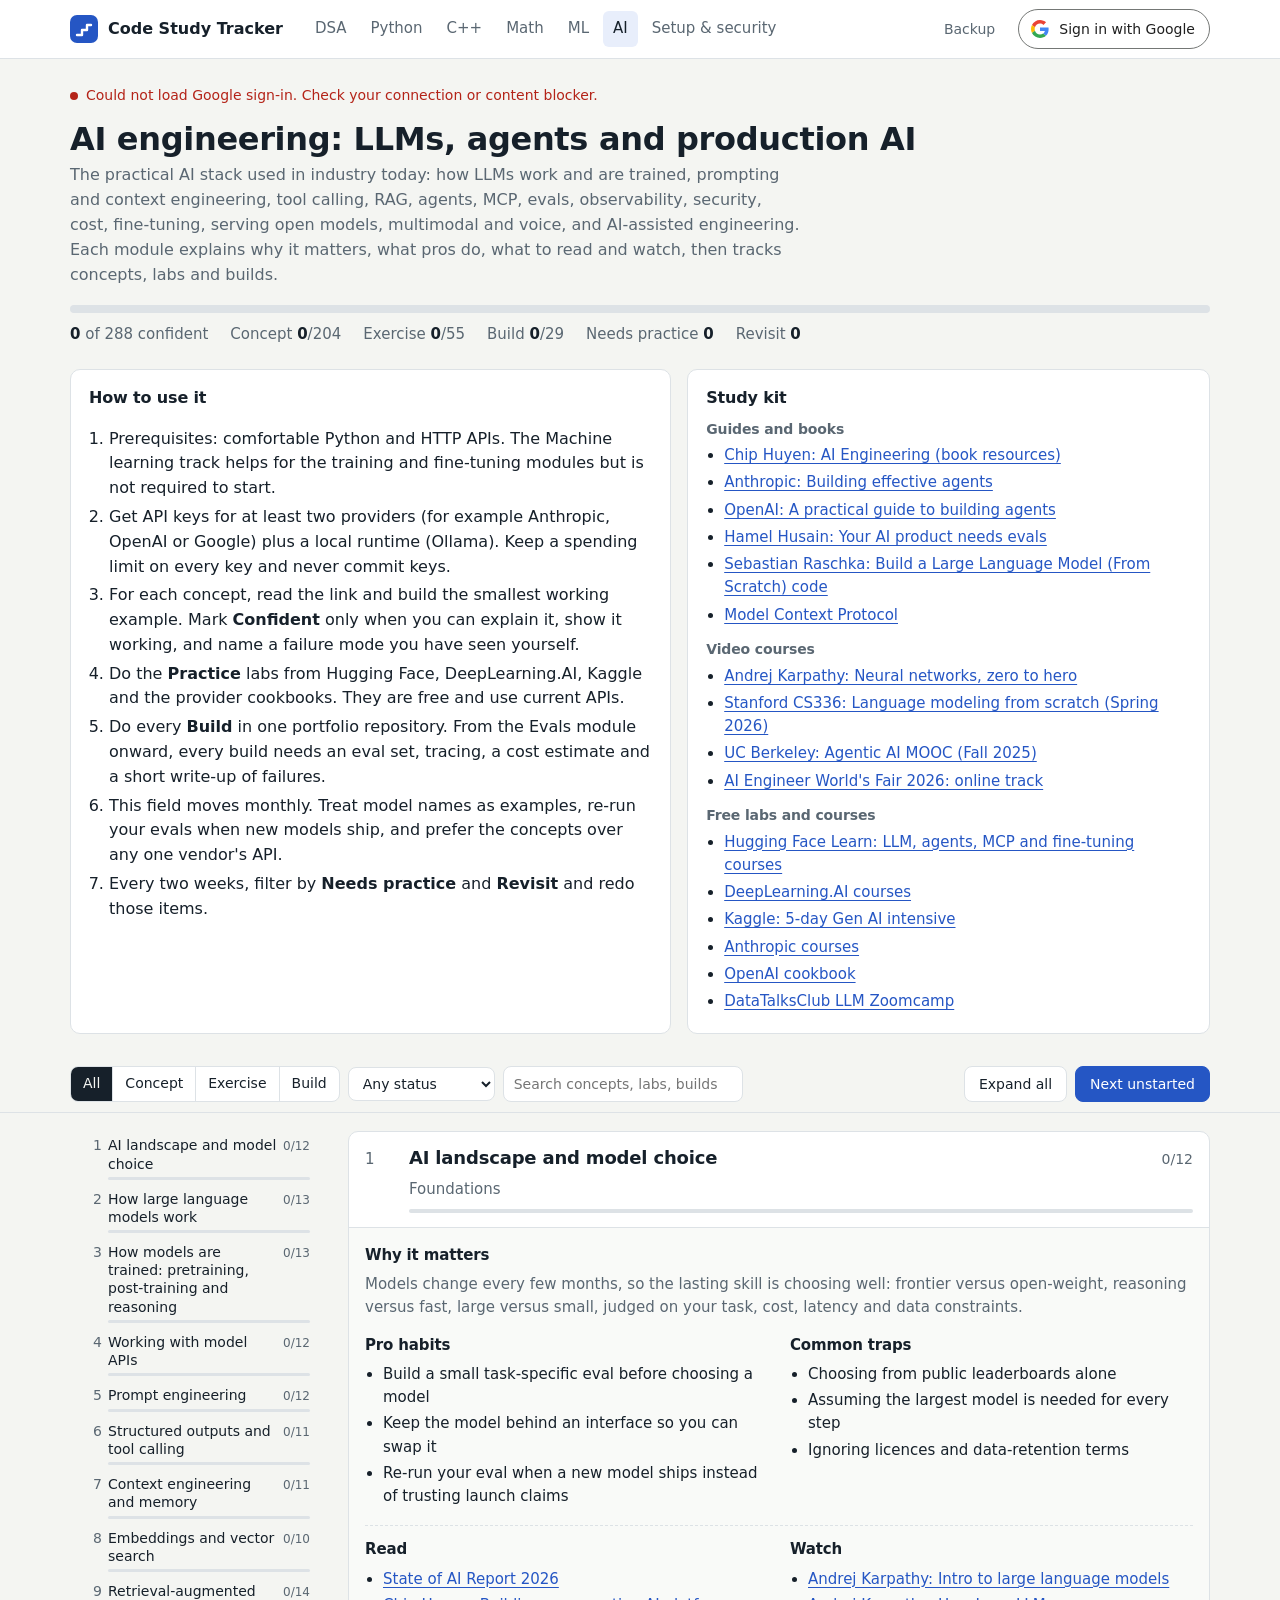
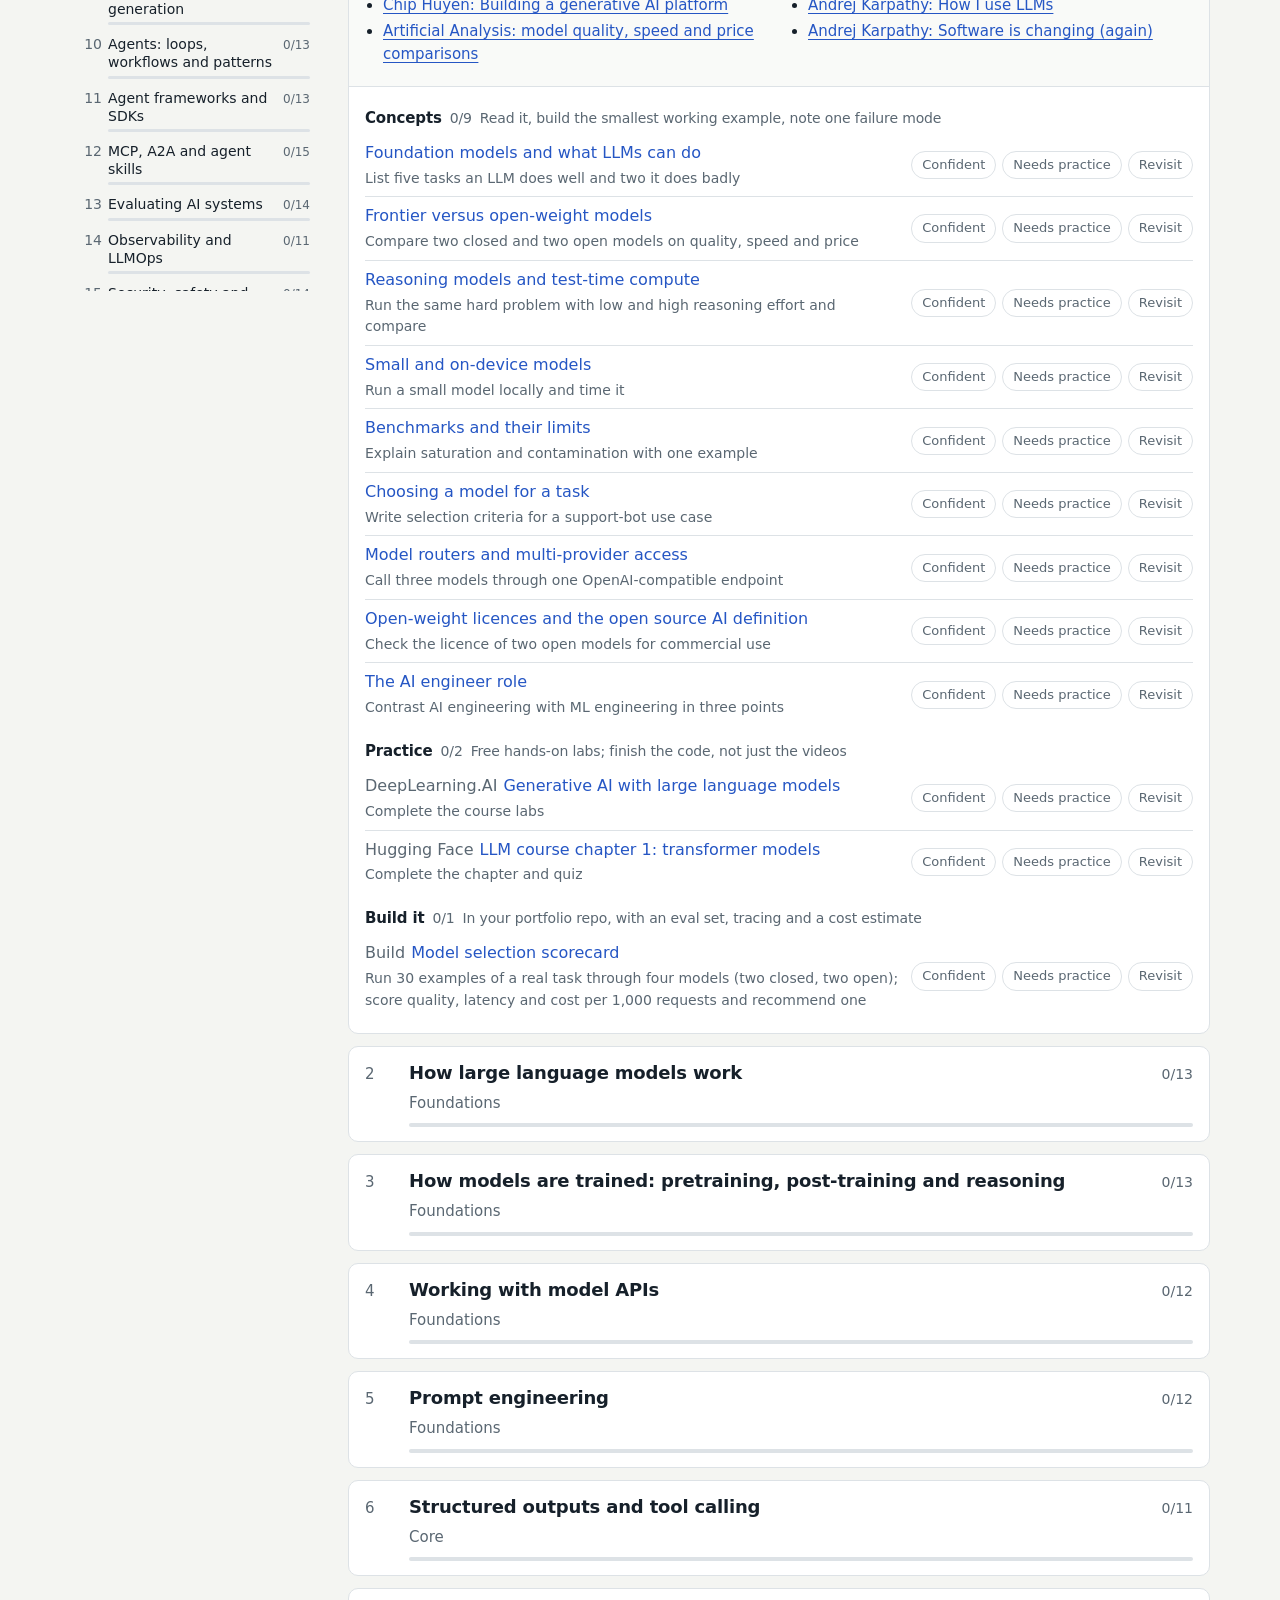
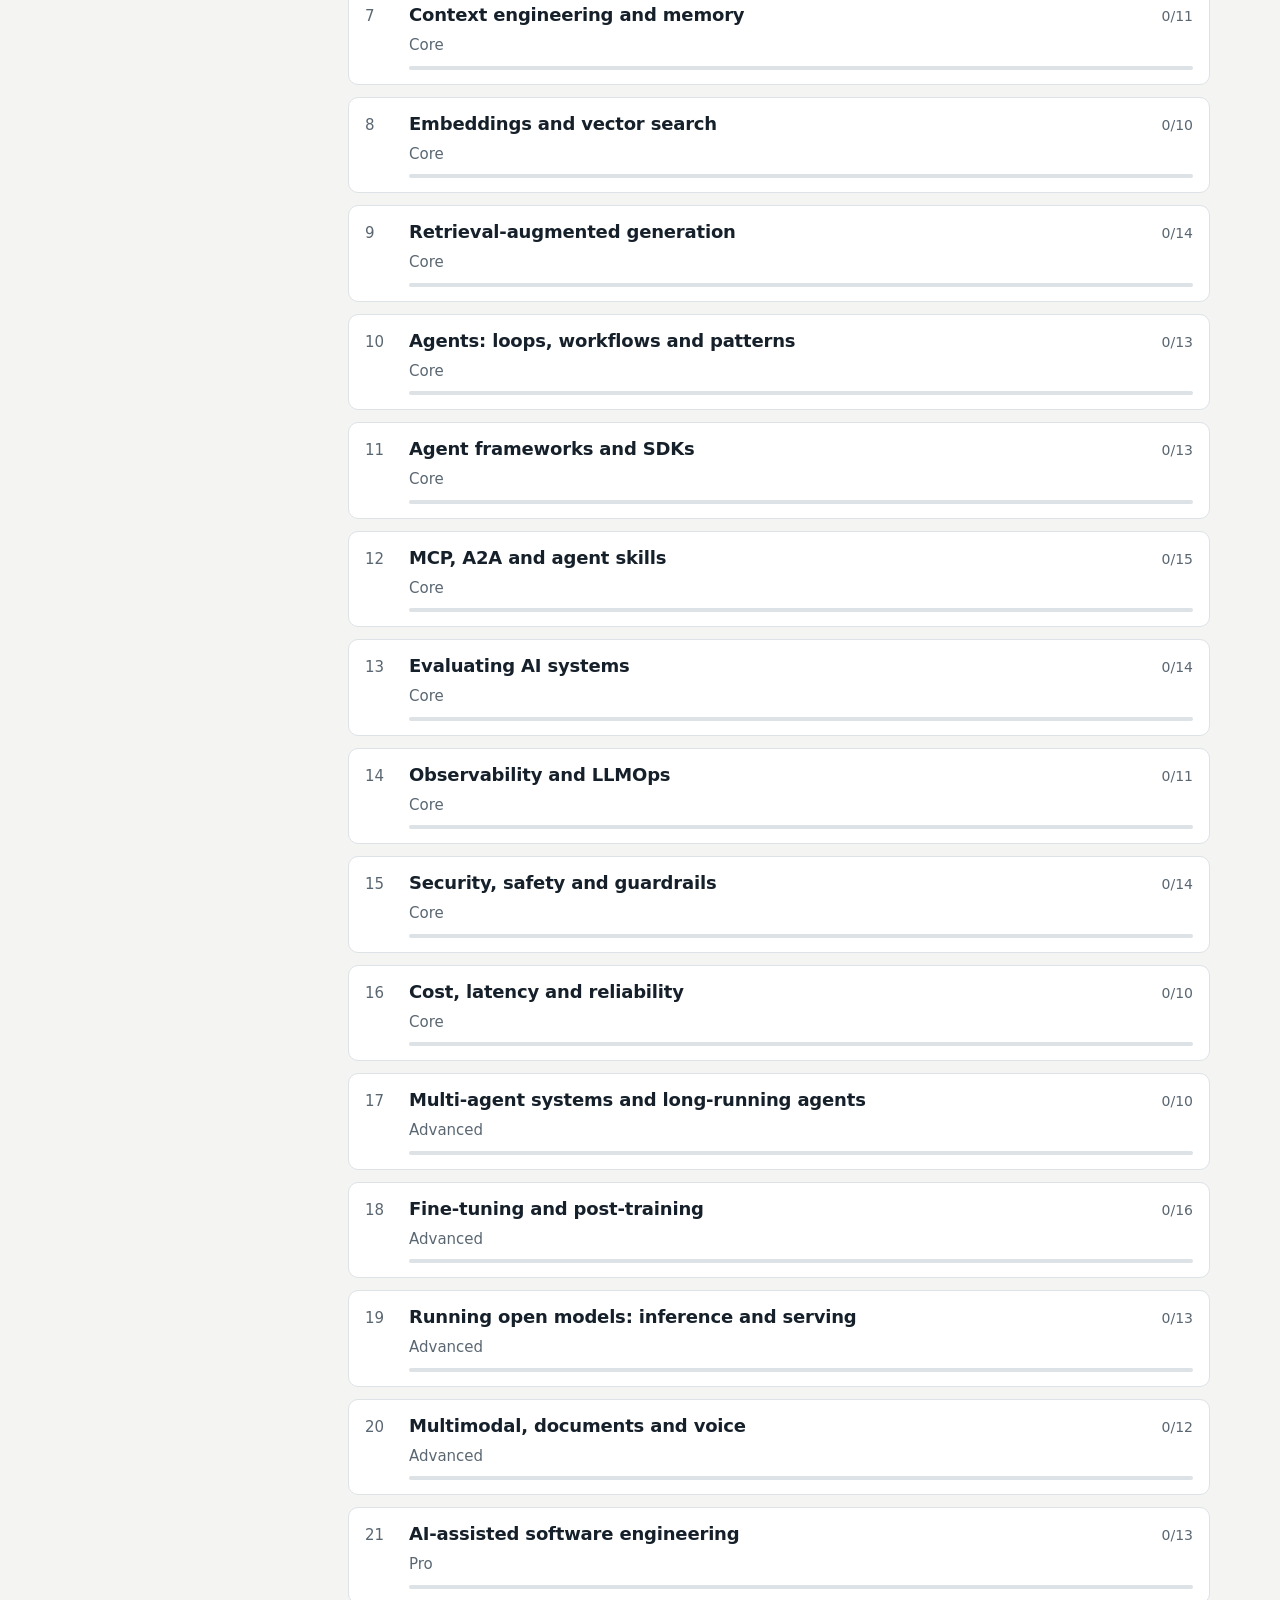
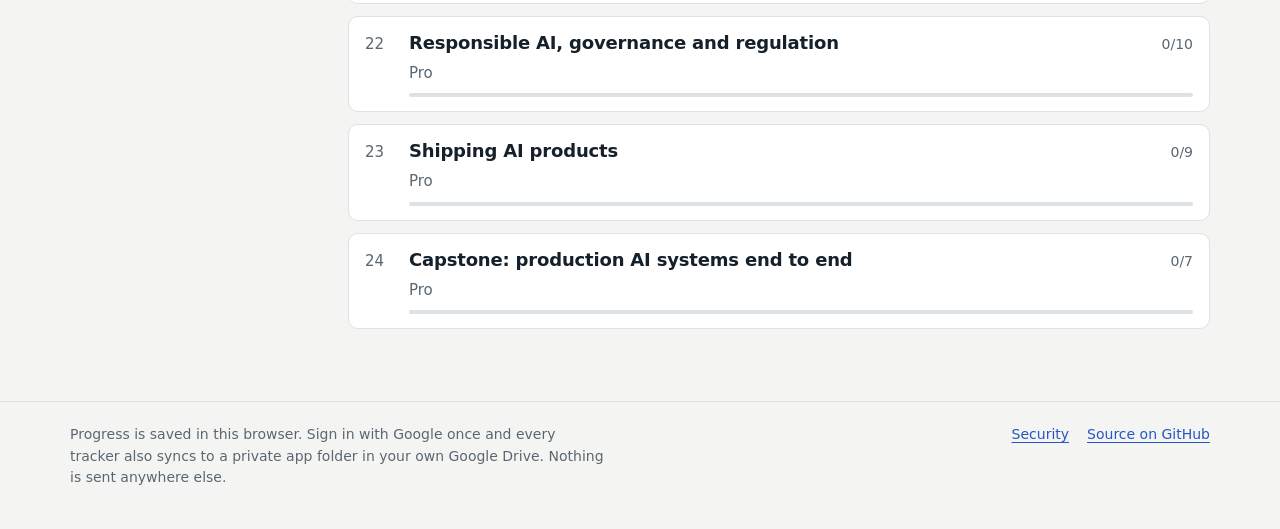
==== commit 79a332fe: "Share one Google sign-in across the site and sync every tracker at once Sign-in, sync and backup wer" ====
--- a/ai.html
+++ b/ai.html
@@ -26,32 +26,6 @@
 <a href="./ai.html">AI</a>
 <a href="./setup.html">Setup &amp; security</a>
 </nav>
-<div class="account">
-<details class="menu" id="backup-menu">
-<summary class="btn quiet">Backup</summary>
-<div class="pop">
-<p class="pop-h">Backup and restore</p>
-<p class="pop-note" id="local-status" role="status"></p>
-<button type="button" class="mi" id="export-progress">Export progress as a JSON file</button>
-<button type="button" class="mi" id="import-progress">Import a backup file</button>
-<input type="file" id="progress-file" accept=".json,application/json" hidden>
-</div>
-</details>
-<button type="button" class="gbtn" id="drive-connect"><svg viewBox="0 0 48 48" aria-hidden="true"><path fill="#EA4335" d="M24 9.5c3.54 0 6.71 1.22 9.21 3.6l6.85-6.85C35.9 2.38 30.47 0 24 0 14.62 0 6.51 5.38 2.56 13.22l7.98 6.19C12.43 13.72 17.74 9.5 24 9.5z"/><path fill="#4285F4" d="M46.98 24.55c0-1.57-.15-3.09-.38-4.55H24v9.02h12.94c-.58 2.96-2.26 5.48-4.78 7.18l7.73 6c4.51-4.18 7.09-10.36 7.09-17.65z"/><path fill="#FBBC05" d="M10.53 28.59c-.48-1.45-.76-2.99-.76-4.59s.27-3.14.76-4.59l-7.98-6.19C.92 16.46 0 20.12 0 24c0 3.88.92 7.54 2.56 10.78l7.97-6.19z"/><path fill="#34A853" d="M24 48c6.48 0 11.93-2.13 15.89-5.81l-7.73-6c-2.15 1.45-4.92 2.3-8.16 2.3-6.26 0-11.57-4.22-13.47-9.91l-7.98 6.19C6.51 42.62 14.62 48 24 48z"/></svg><span class="long">Sign in with Google</span><span class="short">Sign in</span></button>
-<button type="button" class="btn" id="drive-sync" hidden>Sync now</button>
-<details class="menu" id="drive-menu" hidden>
-<summary class="avatar" aria-label="Google account menu"><span id="drive-initial">G</span></summary>
-<div class="pop">
-<p class="pop-h" id="drive-account">Signed in with Google</p>
-<p class="pop-note">Progress syncs to a private app folder in your Google Drive. This site cannot open your other files.</p>
-<button type="button" class="mi" id="drive-sync-menu">Sync now</button>
-<button type="button" class="mi" id="drive-switch">Use another account</button>
-<button type="button" class="mi" id="drive-disconnect">Sign out on this device</button>
-<hr>
-<a class="mi" href="https://myaccount.google.com/connections" target="_blank" rel="noopener">Review access in your Google account</a>
-</div>
-</details>
-</div>
 </div>
 </header>
 <section class="top">
@@ -79,7 +53,7 @@
 <main id="mods"></main>
 </div>
 <footer class="foot"><div class="foot-in">
-<p>Progress is saved in this browser. If you sign in with Google, it also syncs to a private app folder in your own Google Drive. Nothing is sent anywhere else.</p>
+<p>Progress is saved in this browser. Sign in with Google once and every tracker also syncs to a private app folder in your own Google Drive. Nothing is sent anywhere else.</p>
 <nav aria-label="Footer"><a href="./setup.html#security">Security</a><a href="https://github.com/LearningCurie/code-study-tracker" target="_blank" rel="noopener">Source on GitHub</a></nav>
 </div></footer>
 <script type="application/json" id="tracker-data">{"title":"AI engineering: LLMs, agents and production AI","subtitle":"The practical AI stack used in industry today: how LLMs work and are trained, prompting and context engineering, tool calling, RAG, agents, MCP, evals, observability, security, cost, fine-tuning, serving open models, multimodal and voice, and AI-assisted engineering. Each module explains why it matters, what pros do, what to read and watch, then tracks concepts, labs and builds.","howTitle":"How to use it","how":["Prerequisites: comfortable Python and HTTP APIs. The Machine learning track helps for the training and fine-tuning modules but is not required to start.","Get API keys for at least two providers (for example Anthropic, OpenAI or Google) plus a local runtime (Ollama). Keep a spending limit on every key and never commit keys.","For each concept, read the link and build the smallest working example. Mark \u003cb>Confident\u003c/b> only when you can explain it, show it working, and name a failure mode you have seen yourself.","Do the \u003cb>Practice\u003c/b> labs from Hugging Face, DeepLearning.AI, Kaggle and the provider cookbooks. They are free and use current APIs.","Do every \u003cb>Build\u003c/b> in one portfolio repository. From the Evals module onward, every build needs an eval set, tracing, a cost estimate and a short write-up of failures.","This field moves monthly. Treat model names as examples, re-run your evals when new models ship, and prefer the concepts over any one vendor's API.","Every two weeks, filter by \u003cb>Needs practice\u003c/b> and \u003cb>Revisit\u003c/b> and redo those items."],"kit":{"title":"Study kit","groups":[{"h":"Guides and books","links":[{"t":"Chip Huyen: AI Engineering (book resources)","h":"https://github.com/chiphuyen/aie-book"},{"t":"Anthropic: Building effective agents","h":"https://www.anthropic.com/research/building-effective-agents"},{"t":"OpenAI: A practical guide to building agents","h":"https://cdn.openai.com/business-guides-and-resources/a-practical-guide-to-building-agents.pdf"},{"t":"Hamel Husain: Your AI product needs evals","h":"https://hamel.dev/blog/posts/evals/"},{"t":"Sebastian Raschka: Build a Large Language Model (From Scratch) code","h":"https://github.com/rasbt/LLMs-from-scratch"},{"t":"Model Context Protocol","h":"https://modelcontextprotocol.io/docs/getting-started/intro"}]},{"h":"Video courses","links":[{"t":"Andrej Karpathy: Neural networks, zero to hero","h":"https://www.youtube.com/playlist?list=PLAqhIrjkxbuWI23v9cThsA9GvCAUhRvKZ"},{"t":"Stanford CS336: Language modeling from scratch (Spring 2026)","h":"https://www.youtube.com/playlist?list=PLoROMvodv4rMqXOcazWaTUHhq-yembLCV"},{"t":"UC Berkeley: Agentic AI MOOC (Fall 2025)","h":"https://www.youtube.com/playlist?list=PLS01nW3RtgoqGkm4UeqNeZLccW-OGc1fJ"},{"t":"AI Engineer World's Fair 2026: online track","h":"https://www.youtube.com/playlist?list=PLcfpQ4tk2k0V1LNigteMgExP1rb4Hy8wn"}]},{"h":"Free labs and courses","links":[{"t":"Hugging Face Learn: LLM, agents, MCP and fine-tuning courses","h":"https://huggingface.co/learn"},{"t":"DeepLearning.AI courses","h":"https://www.deeplearning.ai/courses/"},{"t":"Kaggle: 5-day Gen AI intensive","h":"https://www.kaggle.com/learn-guide/5-day-genai"},{"t":"Anthropic courses","h":"https://github.com/anthropics/courses"},{"t":"OpenAI cookbook","h":"https://developers.openai.com/cookbook"},{"t":"DataTalksClub LLM Zoomcamp","h":"https://github.com/DataTalksClub/llm-zoomcamp"}]}]},"filter":{"label":"Item type","values":["Concept","Exercise","Build"]},"otherLabel":"","statuses":["Confident","Needs practice","Revisit"],"readLabel":"Read","watchLabel":"Watch","searchHint":"Search concepts, labs, builds","storageKey":"ai-status","modules":[{"key":"landscape","name":"AI landscape and model choice","why":"Foundations","learn":[{"h":"Why it matters","text":"Models change every few months, so the lasting skill is choosing well: frontier versus open-weight, reasoning versus fast, large versus small, judged on your task, cost, latency and data constraints.","wide":true},{"h":"Pro habits","items":["Build a small task-specific eval before choosing a model","Keep the model behind an interface so you can swap it","Re-run your eval when a new model ships instead of trusting launch claims"]},{"h":"Common traps","items":["Choosing from public leaderboards alone","Assuming the largest model is needed for every step","Ignoring licences and data-retention terms"]}],"read":[{"t":"State of AI Report 2026","h":"https://www.stateof.ai/"},{"t":"Chip Huyen: Building a generative AI platform","h":"https://huyenchip.com/2024/07/25/genai-platform.html"},{"t":"Artificial Analysis: model quality, speed and price comparisons","h":"https://artificialanalysis.ai/"}],"watch":[{"t":"Andrej Karpathy: Intro to large language models","h":"https://www.youtube.com/watch?v=zjkBMFhNj_g"},{"t":"Andrej Karpathy: How I use LLMs","h":"https://www.youtube.com/watch?v=EWvNQjAaOHw"},{"t":"Andrej Karpathy: Software is changing (again)","h":"https://www.youtube.com/watch?v=LCEmiRjPEtQ"}],"groups":[{"name":"Concepts","note":"Read it, build the smallest working example, note one failure mode","items":[{"id":"c:foundation-models-and-what-llms-can-do","t":"Foundation models and what LLMs can do","h":"https://huggingface.co/learn/llm-course/chapter1/2","d":"List five tasks an LLM does well and two it does badly","f":"Concept"},{"id":"c:frontier-versus-open-weight-models","t":"Frontier versus open-weight models","h":"https://artificialanalysis.ai/","d":"Compare two closed and two open models on quality, speed and price","f":"Concept"},{"id":"c:reasoning-models-and-test-time-compute","t":"Reasoning models and test-time compute","h":"https://developers.openai.com/api/docs/guides/reasoning","d":"Run the same hard problem with low and high reasoning effort and compare","f":"Concept"},{"id":"c:small-and-on-device-models","t":"Small and on-device models","h":"https://ollama.com/library","d":"Run a small model locally and time it","f":"Concept"},{"id":"c:benchmarks-and-their-limits","t":"Benchmarks and their limits","h":"https://epoch.ai/benchmarks","d":"Explain saturation and contamination with one example","f":"Concept"},{"id":"c:choosing-a-model-for-a-task","t":"Choosing a model for a task","h":"https://platform.claude.com/docs/en/about-claude/models/choosing-a-model","d":"Write selection criteria for a support-bot use case","f":"Concept"},{"id":"c:model-routers-and-multi-provider-access","t":"Model routers and multi-provider access","h":"https://openrouter.ai/models","d":"Call three models through one OpenAI-compatible endpoint","f":"Concept"},{"id":"c:open-weight-licences-and-the-open-source-ai-defi","t":"Open-weight licences and the open source AI definition","h":"https://opensource.org/ai/open-source-ai-definition","d":"Check the licence of two open models for commercial use","f":"Concept"},{"id":"c:the-ai-engineer-role","t":"The AI engineer role","h":"https://github.com/chiphuyen/aie-book","d":"Contrast AI engineering with ML engineering in three points","f":"Concept"}]},{"name":"Practice","note":"Free hands-on labs; finish the code, not just the videos","items":[{"id":"ex:deeplearning-ai-generative-ai-with-large-languag","n":"DeepLearning.AI","t":"Generative AI with large language models","h":"https://www.deeplearning.ai/courses/generative-ai-with-llms","d":"Complete the course labs","f":"Exercise"},{"id":"ex:hugging-face-llm-course-chapter-1-transformer-mo","n":"Hugging Face","t":"LLM course chapter 1: transformer models","h":"https://huggingface.co/learn/llm-course/chapter1/1","d":"Complete the chapter and quiz","f":"Exercise"}]},{"name":"Build it","note":"In your portfolio repo, with an eval set, tracing and a cost estimate","items":[{"id":"b:model-selection-scorecard","n":"Build","t":"Model selection scorecard","h":"https://artificialanalysis.ai/","d":"Run 30 examples of a real task through four models (two closed, two open); score quality, latency and cost per 1,000 requests and recommend one","f":"Build"}]}]},{"key":"llms","name":"How large language models work","why":"Foundations","learn":[{"h":"Why it matters","text":"Knowing tokens, attention, context windows and sampling explains most LLM behaviour you will debug: odd tokenisation, lost instructions, randomness, hallucination and cost.","wide":true},{"h":"Pro habits","items":["Count tokens, not words, when you estimate cost or length","Set temperature deliberately for each use case","Expect plausible-sounding errors and design for verification"]},{"h":"Common traps","items":["Assuming the model knows recent events or your private data","Asking a model to count letters or do arithmetic without tools","Treating a high temperature as more creative but still reliable"]}],"read":[{"t":"The Illustrated Transformer","h":"https://jalammar.github.io/illustrated-transformer/"},{"t":"Sebastian Raschka: The big LLM architecture comparison","h":"https://magazine.sebastianraschka.com/p/the-big-llm-architecture-comparison"},{"t":"Lilian Weng: Extrinsic hallucinations in LLMs","h":"https://lilianweng.github.io/posts/2024-07-07-hallucination/"}],"watch":[{"t":"3Blue1Brown: Large language models explained briefly","h":"https://www.youtube.com/watch?v=LPZh9BOjkQs"},{"t":"3Blue1Brown: Transformers, the tech behind LLMs","h":"https://www.youtube.com/watch?v=wjZofJX0v4M"},{"t":"Andrej Karpathy: Deep dive into LLMs like ChatGPT","h":"https://www.youtube.com/watch?v=7xTGNNLPyMI"},{"t":"Andrej Karpathy: Let's build the GPT tokenizer","h":"https://www.youtube.com/watch?v=zduSFxRajkE"}],"groups":[{"name":"Concepts","note":"Read it, build the smallest working example, note one failure mode","items":[{"id":"c:tokens-and-tokenisation","t":"Tokens and tokenisation","h":"https://tiktokenizer.vercel.app/","d":"Tokenise English, code and another language and compare token counts","f":"Concept"},{"id":"c:embeddings-and-the-transformer","t":"Embeddings and the transformer","h":"https://jalammar.github.io/illustrated-transformer/","d":"Trace one token through embedding, attention and MLP layers","f":"Concept"},{"id":"c:self-attention","t":"Self-attention","h":"https://www.youtube.com/watch?v=eMlx5fFNoYc","d":"Explain what queries, keys and values are in one paragraph","f":"Concept"},{"id":"c:next-token-prediction-and-pretraining","t":"Next-token prediction and pretraining","h":"https://huggingface.co/learn/llm-course/chapter1/4","d":"Explain why a base model continues text rather than answering","f":"Concept"},{"id":"c:sampling-temperature-top-p-and-greedy","t":"Sampling: temperature, top-p and greedy","h":"https://huggingface.co/blog/how-to-generate","d":"Generate ten completions at three temperatures and compare","f":"Concept"},{"id":"c:context-windows-and-the-kv-cache","t":"Context windows and the KV cache","h":"https://platform.claude.com/docs/en/build-with-claude/context-windows","d":"Estimate KV-cache memory for a long context","f":"Concept"},{"id":"c:hallucination-and-why-it-happens","t":"Hallucination and why it happens","h":"https://lilianweng.github.io/posts/2024-07-07-hallucination/","d":"Provoke a hallucination and then fix it with grounding","f":"Concept"},{"id":"c:scaling-laws","t":"Scaling laws","h":"https://arxiv.org/abs/2203.15556","d":"Explain the compute-optimal trade-off between parameters and tokens","f":"Concept"},{"id":"c:mixture-of-experts-models","t":"Mixture-of-experts models","h":"https://arxiv.org/abs/2101.03961","d":"Explain why MoE models have more parameters than they use per token","f":"Concept"},{"id":"c:llm-visualisation","t":"LLM visualisation","h":"https://bbycroft.net/llm","d":"Walk through the 3D visualisation of a small GPT","f":"Concept"}]},{"name":"Practice","note":"Free hands-on labs; finish the code, not just the videos","items":[{"id":"ex:karpathy-let-s-build-gpt-from-scratch","n":"Karpathy","t":"Let's build GPT from scratch","h":"https://www.youtube.com/watch?v=kCc8FmEb1nY","d":"Code along and train a character-level model","f":"Exercise"},{"id":"ex:raschka-build-a-large-language-model-from-scratc","n":"Raschka","t":"Build a Large Language Model (From Scratch) code","h":"https://github.com/rasbt/LLMs-from-scratch","d":"Work chapters 2 to 4: tokenising, attention and a GPT model","f":"Exercise"}]},{"name":"Build it","note":"In your portfolio repo, with an eval set, tracing and a cost estimate","items":[{"id":"b:token-and-sampling-lab","n":"Build","t":"Token and sampling lab","h":"https://huggingface.co/blog/how-to-generate","d":"Notebook that counts tokens and cost across tokenisers and shows how temperature, top-p and seeds change outputs on a small open model","f":"Build"}]}]},{"key":"training","name":"How models are trained: pretraining, post-training and reasoning","why":"Foundations","learn":[{"h":"Why it matters","text":"Assistants, reasoning models and fine-tunes all come from post-training: instruction tuning, preference optimisation and reinforcement learning. Understanding it explains model behaviour and when your own fine-tuning can help.","wide":true},{"h":"Pro habits","items":["Separate what a model learned in pretraining from what post-training added","Read model cards and technical reports for training details","Watch for reward hacking whenever a model optimises a metric"]},{"h":"Common traps","items":["Assuming chain-of-thought text is a faithful trace of reasoning","Believing fine-tuning reliably adds new knowledge","Ignoring data contamination in reported scores"]}],"read":[{"t":"Sebastian Raschka: Understanding reasoning LLMs","h":"https://magazine.sebastianraschka.com/p/understanding-reasoning-llms"},{"t":"Lilian Weng: Why we think","h":"https://lilianweng.github.io/posts/2025-05-01-thinking/"},{"t":"Hugging Face: The Smol training playbook","h":"https://huggingface.co/spaces/HuggingFaceTB/smol-training-playbook"}],"watch":[{"t":"Latent Space: LLM post-training, a deep dive into reasoning LLMs","h":"https://www.youtube.com/watch?v=XCgWoLu-zK8"},{"t":"Hanna Hajishirzi: Open training recipes for LLM reasoning (Berkeley)","h":"https://www.youtube.com/watch?v=cMiu3A7YBks"},{"t":"Umar Jamil: RLHF explained with derivations and code","h":"https://www.youtube.com/watch?v=qGyFrqc34yc"},{"t":"Stanford CS336: Language modeling from scratch (Spring 2026)","h":"https://www.youtube.com/playlist?list=PLoROMvodv4rMqXOcazWaTUHhq-yembLCV"}],"groups":[{"name":"Concepts","note":"Read it, build the smallest working example, note one failure mode","items":[{"id":"c:pretraining-data-and-compute","t":"Pretraining data and compute","h":"https://huggingface.co/spaces/HuggingFaceTB/smol-training-playbook","d":"List the stages of building a pretraining dataset","f":"Concept"},{"id":"c:supervised-fine-tuning-and-instruction-tuning","t":"Supervised fine-tuning and instruction tuning","h":"https://arxiv.org/abs/2203.02155","d":"Explain how a base model becomes an assistant","f":"Concept"},{"id":"c:rlhf-and-reward-models","t":"RLHF and reward models","h":"https://arxiv.org/abs/2203.02155","d":"Draw the RLHF pipeline from comparisons to a policy","f":"Concept"},{"id":"c:direct-preference-optimisation-dpo","t":"Direct preference optimisation (DPO)","h":"https://arxiv.org/abs/2305.18290","d":"Explain why DPO needs no separate reward model","f":"Concept"},{"id":"c:constitutional-ai-and-ai-feedback","t":"Constitutional AI and AI feedback","h":"https://arxiv.org/abs/2212.08073","d":"Explain how written principles replace some human labels","f":"Concept"},{"id":"c:rl-with-verifiable-rewards-and-grpo","t":"RL with verifiable rewards and GRPO","h":"https://arxiv.org/abs/2402.03300","d":"Explain group-relative advantages in one paragraph","f":"Concept"},{"id":"c:reasoning-models-the-deepseek-r1-recipe","t":"Reasoning models: the DeepSeek-R1 recipe","h":"https://arxiv.org/abs/2501.12948","d":"Summarise the stages from base model to reasoning model","f":"Concept"},{"id":"c:test-time-compute-scaling","t":"Test-time compute scaling","h":"https://arxiv.org/abs/2408.03314","d":"Explain why sampling more and verifying can beat a bigger model","f":"Concept"},{"id":"c:distillation-and-synthetic-data","t":"Distillation and synthetic data","h":"https://magazine.sebastianraschka.com/p/understanding-reasoning-llms","d":"Explain how small reasoning models are distilled from large ones","f":"Concept"},{"id":"c:reward-hacking","t":"Reward hacking","h":"https://lilianweng.github.io/posts/2024-11-28-reward-hacking/","d":"Give two examples of reward hacking in LLM training","f":"Concept"}]},{"name":"Practice","note":"Free hands-on labs; finish the code, not just the videos","items":[{"id":"ex:hugging-face-llm-course-chapter-12-build-reasoni","n":"Hugging Face","t":"LLM course chapter 12: build reasoning models","h":"https://huggingface.co/learn/llm-course/chapter12/1","d":"Complete the chapter including the GRPO exercise","f":"Exercise"},{"id":"ex:karpathy-nanochat-a-full-stack-chatgpt-clone","n":"Karpathy","t":"nanochat: a full-stack ChatGPT clone","h":"https://github.com/karpathy/nanochat","d":"Read the walkthrough and run the smallest configuration end to end","f":"Exercise"}]},{"name":"Build it","note":"In your portfolio repo, with an eval set, tracing and a cost estimate","items":[{"id":"b:train-a-tiny-chat-model","n":"Build","t":"Train a tiny chat model","h":"https://github.com/karpathy/nanochat","d":"Run nanochat (or a reduced config) through pretraining, mid-training, SFT and RL; document what each stage changed in the model's outputs","f":"Build"}]}]},{"key":"apis","name":"Working with model APIs","why":"Foundations","learn":[{"h":"Why it matters","text":"Production AI starts with reliable API calls: messages and roles, streaming, token limits, rate limits, retries, batching and keeping keys safe.","wide":true},{"h":"Pro habits","items":["Set timeouts, retries with backoff and a maximum token budget on every call","Log model, prompt version, tokens, latency and cost for every request","Use batch endpoints for offline work"]},{"h":"Common traps","items":["Hard-coding API keys or committing them","No timeout, so one slow call hangs a whole request","Ignoring rate-limit headers until production traffic arrives"]}],"read":[{"t":"OpenAI: text generation guide","h":"https://developers.openai.com/api/docs/guides/text"},{"t":"Claude: prompt engineering overview","h":"https://platform.claude.com/docs/en/build-with-claude/prompt-engineering/overview"},{"t":"OpenAI: production best practices","h":"https://developers.openai.com/api/docs/guides/production-best-practices"}],"watch":[{"t":"Kaggle: 5-day Gen AI intensive, day 1 livestream","h":"https://www.youtube.com/watch?v=kpRyiJUUFxY"}],"groups":[{"name":"Concepts","note":"Read it, build the smallest working example, note one failure mode","items":[{"id":"c:messages-roles-and-system-prompts","t":"Messages, roles and system prompts","h":"https://developers.openai.com/api/docs/guides/text","d":"Build a multi-turn conversation with a system prompt","f":"Concept"},{"id":"c:conversation-state-and-the-responses-api","t":"Conversation state and the Responses API","h":"https://developers.openai.com/api/docs/guides/conversation-state","d":"Continue a conversation with stored state versus resending history","f":"Concept"},{"id":"c:streaming-responses","t":"Streaming responses","h":"https://developers.openai.com/api/docs/guides/streaming-responses","d":"Stream tokens to a terminal and measure time to first token","f":"Concept"},{"id":"c:token-limits-pricing-and-cost-estimation","t":"Token limits, pricing and cost estimation","h":"https://artificialanalysis.ai/","d":"Estimate the monthly cost of 10,000 requests a day","f":"Concept"},{"id":"c:rate-limits-retries-and-backoff","t":"Rate limits, retries and backoff","h":"https://developers.openai.com/api/docs/guides/rate-limits","d":"Implement exponential backoff with jitter","f":"Concept"},{"id":"c:batch-processing-for-offline-jobs","t":"Batch processing for offline jobs","h":"https://platform.claude.com/docs/en/build-with-claude/batch-processing","d":"Submit a batch of 500 classification requests","f":"Concept"},{"id":"c:one-client-for-many-providers","t":"One client for many providers","h":"https://docs.litellm.ai/docs/","d":"Call three providers through LiteLLM with the same code","f":"Concept"},{"id":"c:running-models-locally","t":"Running models locally","h":"https://ollama.com/","d":"Serve a local model with Ollama and call its OpenAI-compatible endpoint","f":"Concept"},{"id":"c:keeping-keys-and-data-safe","t":"Keeping keys and data safe","h":"https://developers.openai.com/api/docs/guides/safety-best-practices","d":"Load keys from the environment and redact logs","f":"Concept"}]},{"name":"Practice","note":"Free hands-on labs; finish the code, not just the videos","items":[{"id":"ex:kaggle-5-day-gen-ai-intensive-course","n":"Kaggle","t":"5-day Gen AI intensive course","h":"https://www.kaggle.com/learn-guide/5-day-genai","d":"Complete the day 1 codelabs on prompting and evaluation","f":"Exercise"},{"id":"ex:anthropic-anthropic-courses-api-fundamentals","n":"Anthropic","t":"Anthropic courses: API fundamentals","h":"https://github.com/anthropics/courses","d":"Complete the API fundamentals notebooks","f":"Exercise"}]},{"name":"Build it","note":"In your portfolio repo, with an eval set, tracing and a cost estimate","items":[{"id":"b:provider-agnostic-llm-client","n":"Build","t":"Provider-agnostic LLM client","h":"https://docs.litellm.ai/docs/","d":"A small library with streaming, timeouts, retries, structured logging of tokens and cost, and a switch between two providers and a local model","f":"Build"}]}]},{"key":"prompting","name":"Prompt engineering","why":"Foundations","learn":[{"h":"Why it matters","text":"Prompts are the first and cheapest lever on quality. Clear instructions, examples, structure and decomposition fix most problems before you reach for RAG or fine-tuning.","wide":true},{"h":"Pro habits","items":["Treat prompts as code: version them, review them and test them","Show examples of the output you want","Split complex tasks into a chain of simpler prompts"]},{"h":"Common traps","items":["Vague instructions and hoping the model guesses","Changing a prompt without re-running the test set","Prompting a reasoning model with step-by-step scaffolding it does not need"]}],"read":[{"t":"Claude: prompting best practices","h":"https://platform.claude.com/docs/en/build-with-claude/prompt-engineering/claude-prompting-best-practices"},{"t":"OpenAI: prompt engineering guide","h":"https://developers.openai.com/api/docs/guides/prompt-engineering"},{"t":"Google: Prompt engineering whitepaper","h":"https://www.kaggle.com/whitepaper-prompt-engineering"},{"t":"Prompt Engineering Guide (community)","h":"https://www.promptingguide.ai/"}],"watch":[{"t":"Zack Witten (Anthropic): Prompt engineering workshop","h":"https://www.youtube.com/watch?v=hkhDdcM5V94"}],"groups":[{"name":"Concepts","note":"Read it, build the smallest working example, note one failure mode","items":[{"id":"c:clear-specific-instructions-and-context","t":"Clear, specific instructions and context","h":"https://platform.claude.com/docs/en/build-with-claude/prompt-engineering/claude-prompting-best-practices","d":"Rewrite a vague prompt with audience, goal, format and constraints","f":"Concept"},{"id":"c:few-shot-examples","t":"Few-shot examples","h":"https://developers.openai.com/api/docs/guides/prompt-engineering","d":"Add three diverse examples and measure the change on a test set","f":"Concept"},{"id":"c:structuring-prompts-with-xml-tags-or-markdown","t":"Structuring prompts with XML tags or Markdown","h":"https://platform.claude.com/docs/en/build-with-claude/prompt-engineering/overview","d":"Separate instructions, documents and examples with tags","f":"Concept"},{"id":"c:chain-of-thought-and-extended-thinking","t":"Chain-of-thought and extended thinking","h":"https://platform.claude.com/docs/en/build-with-claude/extended-thinking","d":"Compare answers with and without thinking on a multi-step problem","f":"Concept"},{"id":"c:prompt-chaining","t":"Prompt chaining","h":"https://www.anthropic.com/research/building-effective-agents","d":"Split a long task into three chained prompts with checks between them","f":"Concept"},{"id":"c:prompting-reasoning-models","t":"Prompting reasoning models","h":"https://developers.openai.com/api/docs/guides/reasoning","d":"Simplify an over-specified prompt for a reasoning model","f":"Concept"},{"id":"c:reducing-hallucinations-grounding-and-permission","t":"Reducing hallucinations: grounding and permission to say 'I don't know'","h":"https://platform.claude.com/docs/en/build-with-claude/prompt-engineering/overview","d":"Add quotes-first grounding and measure unsupported claims","f":"Concept"},{"id":"c:prompt-templates-and-versioning","t":"Prompt templates and versioning","h":"https://langfuse.com/docs","d":"Store prompts with versions and render them from code","f":"Concept"},{"id":"c:automatic-prompt-optimisation-with-dspy","t":"Automatic prompt optimisation with DSPy","h":"https://dspy.ai/","d":"Optimise a classification prompt with a DSPy optimiser","f":"Concept"}]},{"name":"Practice","note":"Free hands-on labs; finish the code, not just the videos","items":[{"id":"ex:anthropic-interactive-prompt-engineering-tutoria","n":"Anthropic","t":"Interactive prompt engineering tutorial","h":"https://github.com/anthropics/prompt-eng-interactive-tutorial","d":"Complete all chapters and exercises","f":"Exercise"},{"id":"ex:deeplearning-ai-chatgpt-prompt-engineering-for-d","n":"DeepLearning.AI","t":"ChatGPT prompt engineering for developers","h":"https://www.deeplearning.ai/courses/chatgpt-prompt-eng","d":"Complete the course notebooks","f":"Exercise"}]},{"name":"Build it","note":"In your portfolio repo, with an eval set, tracing and a cost estimate","items":[{"id":"b:prompt-regression-suite","n":"Build","t":"Prompt regression suite","h":"https://www.promptfoo.dev/docs/intro/","d":"Version-controlled prompts for one task with 50 test cases and assertions in promptfoo, run in CI on every prompt change","f":"Build"}]}]},{"key":"tools","name":"Structured outputs and tool calling","why":"Core","learn":[{"h":"Why it matters","text":"Real applications need machine-readable outputs and the ability to call code. Structured outputs and tool calling turn a chat model into a component you can integrate and test.","wide":true},{"h":"Pro habits","items":["Define outputs as schemas (Pydantic or JSON Schema) and validate every response","Write tool names, descriptions and parameters as carefully as an API for humans","Return clear, compact tool results and errors the model can act on"]},{"h":"Common traps","items":["Parsing free text with regular expressions","Dozens of overlapping tools that confuse the model","Executing tool calls without validation or permission checks"]}],"read":[{"t":"OpenAI: structured outputs","h":"https://developers.openai.com/api/docs/guides/structured-outputs"},{"t":"Claude: tool use overview","h":"https://platform.claude.com/docs/en/agents-and-tools/tool-use/overview"},{"t":"Anthropic: Writing effective tools for AI agents","h":"https://www.anthropic.com/research/writing-tools-for-agents"}],"watch":[{"t":"The 100-tool agent is a trap (AI Engineer)","h":"https://www.youtube.com/watch?v=vh2VGuQ3zhY"}],"groups":[{"name":"Concepts","note":"Read it, build the smallest working example, note one failure mode","items":[{"id":"c:json-mode-versus-schema-enforced-structured-outp","t":"JSON mode versus schema-enforced structured outputs","h":"https://developers.openai.com/api/docs/guides/structured-outputs","d":"Extract a typed record with a strict schema","f":"Concept"},{"id":"c:pydantic-models-as-output-contracts","t":"Pydantic models as output contracts","h":"https://pydantic.dev/docs/validation/latest/get-started/","d":"Define a nested model and validate a model response against it","f":"Concept"},{"id":"c:validation-repair-and-retries","t":"Validation, repair and retries","h":"https://platform.claude.com/docs/en/build-with-claude/structured-outputs","d":"Handle an invalid response by re-asking with the validation error","f":"Concept"},{"id":"c:the-tool-calling-loop","t":"The tool-calling loop","h":"https://developers.openai.com/api/docs/guides/function-calling","d":"Implement call, execute, return result and final answer","f":"Concept"},{"id":"c:designing-tools-for-models","t":"Designing tools for models","h":"https://www.anthropic.com/research/writing-tools-for-agents","d":"Merge three overlapping tools into one well-described tool","f":"Concept"},{"id":"c:parallel-tool-calls-and-tool-choice","t":"Parallel tool calls and tool choice","h":"https://developers.openai.com/api/docs/guides/function-calling","d":"Force a specific tool and allow parallel calls","f":"Concept"},{"id":"c:function-calling-across-providers","t":"Function calling across providers","h":"https://ai.google.dev/gemini-api/docs/function-calling","d":"Port the same tool definitions to a second provider","f":"Concept"},{"id":"c:advanced-tool-use-tool-search-and-examples","t":"Advanced tool use: tool search and examples","h":"https://www.anthropic.com/research/advanced-tool-use","d":"Explain how deferred tool loading saves context","f":"Concept"}]},{"name":"Practice","note":"Free hands-on labs; finish the code, not just the videos","items":[{"id":"ex:deeplearning-ai-pydantic-for-llm-workflows","n":"DeepLearning.AI","t":"Pydantic for LLM workflows","h":"https://www.deeplearning.ai/courses/pydantic-for-llm-workflows","d":"Complete the course notebooks","f":"Exercise"},{"id":"ex:openai-cookbook-function-calling-and-structured-","n":"OpenAI","t":"Cookbook: function calling and structured output recipes","h":"https://developers.openai.com/cookbook","d":"Reproduce two recipes with your own schema","f":"Exercise"}]},{"name":"Build it","note":"In your portfolio repo, with an eval set, tracing and a cost estimate","items":[{"id":"b:document-extraction-service","n":"Build","t":"Document extraction service","h":"https://developers.openai.com/api/docs/guides/structured-outputs","d":"Extract typed fields from invoices or receipts into Pydantic models with validation and retries, plus an accuracy report on 50 labelled documents","f":"Build"}]}]},{"key":"context","name":"Context engineering and memory","why":"Core","learn":[{"h":"Why it matters","text":"The quality of an LLM's output depends on what is in its context window. Context engineering is choosing, ordering, compressing and remembering the right tokens for each step.","wide":true},{"h":"Pro habits","items":["Put only what the next step needs into context","Cache stable prefixes and order prompts so caching works","Store long-term facts outside the context and retrieve them when needed"]},{"h":"Common traps","items":["Stuffing everything into a long context and hoping","Losing key instructions in the middle of long inputs","Memory that stores everything and retrieves noise"]}],"read":[{"t":"Anthropic: Effective context engineering for AI agents","h":"https://www.anthropic.com/research/effective-context-engineering-for-ai-agents"},{"t":"Lost in the middle: how language models use long contexts","h":"https://arxiv.org/abs/2307.03172"},{"t":"Claude: prompt caching","h":"https://platform.claude.com/docs/en/build-with-claude/prompt-caching"}],"watch":[{"t":"Your agent is wasting tokens and you don't know it (AI Engineer)","h":"https://www.youtube.com/watch?v=uiP88SpCi1Q"},{"t":"Turn 10,994 notes into memory (AI Engineer)","h":"https://www.youtube.com/watch?v=ZRM_TfEZcIo"}],"groups":[{"name":"Concepts","note":"Read it, build the smallest working example, note one failure mode","items":[{"id":"c:context-windows-and-token-budgets","t":"Context windows and token budgets","h":"https://platform.claude.com/docs/en/build-with-claude/context-windows","d":"Budget tokens for system prompt, history, documents and output","f":"Concept"},{"id":"c:position-effects-lost-in-the-middle","t":"Position effects: lost in the middle","h":"https://arxiv.org/abs/2307.03172","d":"Place a key fact at three positions and measure recall","f":"Concept"},{"id":"c:prompt-caching","t":"Prompt caching","h":"https://developers.openai.com/api/docs/guides/prompt-caching","d":"Restructure a prompt so the stable prefix is cached and measure the savings","f":"Concept"},{"id":"c:compaction-and-summarisation-of-history","t":"Compaction and summarisation of history","h":"https://platform.claude.com/docs/en/build-with-claude/context-editing","d":"Summarise old turns and compare quality with full history","f":"Concept"},{"id":"c:long-term-memory-for-assistants-and-agents","t":"Long-term memory for assistants and agents","h":"https://platform.claude.com/docs/en/agents-and-tools/tool-use/memory-tool","d":"Store and retrieve user preferences across sessions","f":"Concept"},{"id":"c:long-context-versus-retrieval","t":"Long context versus retrieval","h":"https://ai.google.dev/gemini-api/docs/long-context","d":"Decide between long context and RAG for three scenarios","f":"Concept"},{"id":"c:instruction-files-agents-md","t":"Instruction files: AGENTS.md","h":"https://agents.md/","d":"Write an AGENTS.md for one of your repositories","f":"Concept"},{"id":"c:context-for-tools-just-in-time-retrieval","t":"Context for tools: just-in-time retrieval","h":"https://www.anthropic.com/research/effective-context-engineering-for-ai-agents","d":"Replace pre-loaded documents with a search tool and compare tokens","f":"Concept"}]},{"name":"Practice","note":"Free hands-on labs; finish the code, not just the videos","items":[{"id":"ex:deeplearning-ai-context-engineering","n":"DeepLearning.AI","t":"Context engineering","h":"https://www.deeplearning.ai/courses/context-engineering","d":"Complete the course","f":"Exercise"},{"id":"ex:deeplearning-ai-long-term-agentic-memory-with-la","n":"DeepLearning.AI","t":"Long-term agentic memory with LangGraph","h":"https://www.deeplearning.ai/courses/long-term-agentic-memory-with-langgraph","d":"Complete the course notebooks","f":"Exercise"}]},{"name":"Build it","note":"In your portfolio repo, with an eval set, tracing and a cost estimate","items":[{"id":"b:assistant-with-memory-and-caching","n":"Build","t":"Assistant with memory and caching","h":"https://platform.claude.com/docs/en/build-with-claude/prompt-caching","d":"A chat assistant with prompt caching, history compaction and a long-term memory store; compare cost and answer quality against a naive full-history version","f":"Build"}]}]},{"key":"embeddings","name":"Embeddings and vector search","why":"Core","learn":[{"h":"Why it matters","text":"Embeddings turn text, images and code into vectors so you can search by meaning. They power RAG, recommendations, deduplication, clustering and classification.","wide":true},{"h":"Pro habits","items":["Choose embedding models on your own retrieval eval, using MTEB only to shortlist","Combine keyword and vector search: hybrid beats either alone on most corpora","Store embedding model name and version with every vector"]},{"h":"Common traps","items":["Mixing vectors from different embedding models","Assuming vector similarity means relevance to the question","Adding a specialised vector database before Postgres with pgvector is outgrown"]}],"read":[{"t":"OpenAI: embeddings guide","h":"https://developers.openai.com/api/docs/guides/embeddings"},{"t":"Pinecone: HNSW explained","h":"https://www.pinecone.io/learn/series/faiss/hnsw/"},{"t":"pgvector","h":"https://github.com/pgvector/pgvector"}],"watch":[{"t":"Latent Space paper club: Embeddings in 2024","h":"https://www.youtube.com/watch?v=VIqXNRsRRQo"},{"t":"StatQuest: Word embedding and word2vec","h":"https://www.youtube.com/watch?v=viZrOnJclY0"}],"groups":[{"name":"Concepts","note":"Read it, build the smallest working example, note one failure mode","items":[{"id":"c:text-embeddings-and-semantic-similarity","t":"Text embeddings and semantic similarity","h":"https://developers.openai.com/api/docs/guides/embeddings","d":"Embed 20 sentences and show a similarity heatmap","f":"Concept"},{"id":"c:choosing-an-embedding-model-with-mteb","t":"Choosing an embedding model with MTEB","h":"https://huggingface.co/spaces/mteb/leaderboard","d":"Shortlist three models for your language and domain","f":"Concept"},{"id":"c:approximate-nearest-neighbour-search-and-hnsw","t":"Approximate nearest neighbour search and HNSW","h":"https://arxiv.org/abs/1603.09320","d":"Compare exact and HNSW search on 100,000 vectors for speed and recall","f":"Concept"},{"id":"c:vector-databases-pgvector-qdrant-chroma","t":"Vector databases: pgvector, Qdrant, Chroma","h":"https://qdrant.tech/documentation/","d":"Store and query the same vectors in pgvector and one vector database","f":"Concept"},{"id":"c:keyword-search-and-bm25","t":"Keyword search and BM25","h":"https://docs.pinecone.io/guides/search/hybrid-search","d":"Run BM25 on the same queries and find where it beats vectors","f":"Concept"},{"id":"c:hybrid-search-and-score-fusion","t":"Hybrid search and score fusion","h":"https://qdrant.tech/documentation/search/hybrid-queries/","d":"Combine BM25 and vectors with reciprocal rank fusion","f":"Concept"},{"id":"c:self-hosted-embedding-inference","t":"Self-hosted embedding inference","h":"https://huggingface.co/docs/text-embeddings-inference/index","d":"Serve an open embedding model and measure throughput","f":"Concept"},{"id":"c:multimodal-embeddings","t":"Multimodal embeddings","h":"https://arxiv.org/abs/2103.00020","d":"Search images with text using a CLIP-style model","f":"Concept"}]},{"name":"Practice","note":"Free hands-on labs; finish the code, not just the videos","items":[{"id":"ex:datatalksclub-llm-zoomcamp-vector-search-module","n":"DataTalksClub","t":"LLM Zoomcamp: vector search module","h":"https://github.com/DataTalksClub/llm-zoomcamp","d":"Complete the vector search module and homework","f":"Exercise"}]},{"name":"Build it","note":"In your portfolio repo, with an eval set, tracing and a cost estimate","items":[{"id":"b:semantic-search-engine","n":"Build","t":"Semantic search engine","h":"https://github.com/pgvector/pgvector","d":"Hybrid BM25 plus pgvector search over a real document set, evaluated with recall@10 and MRR on 50 hand-labelled queries","f":"Build"}]}]},{"key":"rag","name":"Retrieval-augmented generation","why":"Core","learn":[{"h":"Why it matters","text":"RAG grounds answers in your own documents and is still the most deployed LLM pattern in industry. Quality depends on parsing, chunking, retrieval, reranking and evaluation far more than on the model.","wide":true},{"h":"Pro habits","items":["Evaluate retrieval separately from generation","Inspect retrieved chunks for real queries every week","Cite sources in every answer and check that citations support the claims"]},{"h":"Common traps","items":["Fixed-size chunking that splits tables and sentences","Skipping reranking and passing noisy chunks","No evaluation set, so every change is a guess"]}],"read":[{"t":"Anthropic: Contextual retrieval","h":"https://www.anthropic.com/research/contextual-retrieval"},{"t":"Pinecone: Retrieval-augmented generation series","h":"https://www.pinecone.io/learn/series/rag/"},{"t":"Eugene Yan: Patterns for building LLM-based systems","h":"https://eugeneyan.com/writing/llm-patterns/"}],"watch":[{"t":"LangChain: RAG from scratch, part 1","h":"https://www.youtube.com/watch?v=wd7TZ4w1mSw"},{"t":"Jerry Liu: Building production-ready RAG applications","h":"https://www.youtube.com/watch?v=TRjq7t2Ms5I"},{"t":"Navigating RAG optimisation with an evaluation-driven compass","h":"https://www.youtube.com/watch?v=DId2KP8Ykz4"},{"t":"Emil Eifrem: GraphRAG, knowledge graphs plus RAG","h":"https://www.youtube.com/watch?v=knDDGYHnnSI"}],"groups":[{"name":"Concepts","note":"Read it, build the smallest working example, note one failure mode","items":[{"id":"c:the-rag-pipeline","t":"The RAG pipeline","h":"https://arxiv.org/abs/2005.11401","d":"Draw ingest, index, retrieve, augment and generate for your use case","f":"Concept"},{"id":"c:parsing-pdfs-and-documents","t":"Parsing PDFs and documents","h":"https://docling-project.github.io/docling/","d":"Convert PDFs with tables to Markdown with Docling","f":"Concept"},{"id":"c:chunking-strategies","t":"Chunking strategies","h":"https://www.pinecone.io/learn/series/rag/","d":"Compare fixed, recursive and structure-aware chunking on retrieval recall","f":"Concept"},{"id":"c:reranking-with-cross-encoders","t":"Reranking with cross-encoders","h":"https://docs.cohere.com/docs/rerank-overview","d":"Add a reranker and measure the change in precision@5","f":"Concept"},{"id":"c:contextual-retrieval","t":"Contextual retrieval","h":"https://www.anthropic.com/research/contextual-retrieval","d":"Prepend chunk context and measure the reduction in failed retrievals","f":"Concept"},{"id":"c:query-rewriting-and-decomposition","t":"Query rewriting and decomposition","h":"https://www.pinecone.io/learn/series/rag/","d":"Rewrite conversational follow-ups into standalone queries","f":"Concept"},{"id":"c:citations-and-grounded-answers","t":"Citations and grounded answers","h":"https://platform.claude.com/docs/en/build-with-claude/citations","d":"Return answers with citations and verify each one","f":"Concept"},{"id":"c:evaluating-rag-retrieval-and-faithfulness","t":"Evaluating RAG: retrieval and faithfulness","h":"https://docs.ragas.io/en/stable/","d":"Measure context recall, faithfulness and answer relevance","f":"Concept"},{"id":"c:graphrag-for-global-questions","t":"GraphRAG for global questions","h":"https://microsoft.github.io/graphrag/","d":"Explain when a knowledge graph helps over chunk retrieval","f":"Concept"},{"id":"c:agentic-rag","t":"Agentic RAG","h":"https://huggingface.co/learn/agents-course/unit3/agentic-rag/introduction","d":"Let an agent decide when and what to retrieve","f":"Concept"}]},{"name":"Practice","note":"Free hands-on labs; finish the code, not just the videos","items":[{"id":"ex:deeplearning-ai-retrieval-augmented-generation-r","n":"DeepLearning.AI","t":"Retrieval augmented generation (RAG) course","h":"https://www.deeplearning.ai/courses/retrieval-augmented-generation","d":"Complete the course and graded labs","f":"Exercise"},{"id":"ex:datatalksclub-llm-zoomcamp-rag-modules-and-proje","n":"DataTalksClub","t":"LLM Zoomcamp: RAG modules and project","h":"https://github.com/DataTalksClub/llm-zoomcamp","d":"Complete the RAG and evaluation modules","f":"Exercise"},{"id":"ex:hugging-face-agents-course-unit-3-agentic-rag","n":"Hugging Face","t":"Agents course unit 3: agentic RAG","h":"https://huggingface.co/learn/agents-course/unit3/agentic-rag/introduction","d":"Complete the unit","f":"Exercise"}]},{"name":"Build it","note":"In your portfolio repo, with an eval set, tracing and a cost estimate","items":[{"id":"b:production-rag-assistant","n":"Build","t":"Production RAG assistant","h":"https://www.anthropic.com/research/contextual-retrieval","d":"RAG over a real document set with structure-aware parsing, hybrid retrieval, reranking, citations, a 100-question eval set and a regression report for every change","f":"Build"}]}]},{"key":"agents","name":"Agents: loops, workflows and patterns","why":"Core","learn":[{"h":"Why it matters","text":"Agents let models take actions: call tools, read results and decide what to do next. Most production value comes from simple, well-controlled workflows and narrow agents, not open-ended autonomy.","wide":true},{"h":"Pro habits","items":["Start with the simplest workflow and add autonomy only when it pays off","Give every agent a clear stopping condition and step budget","Require human approval for irreversible or costly actions"]},{"h":"Common traps","items":["A fully autonomous agent where a fixed workflow would do","No limits on steps, tokens or spend","Hiding the agent's decisions so failures cannot be debugged"]}],"read":[{"t":"Anthropic: Building effective agents","h":"https://www.anthropic.com/research/building-effective-agents"},{"t":"OpenAI: A practical guide to building agents","h":"https://cdn.openai.com/business-guides-and-resources/a-practical-guide-to-building-agents.pdf"},{"t":"Chip Huyen: Agents","h":"https://huyenchip.com/2025/01/07/agents.html"},{"t":"12-factor agents","h":"https://github.com/humanlayer/12-factor-agents"}],"watch":[{"t":"Dex Horthy: 12-factor agents, patterns of reliable LLM applications","h":"https://www.youtube.com/watch?v=8kMaTybvDUw"},{"t":"Yann Dubois: LLM agents overview (Berkeley Agentic AI MOOC)","h":"https://www.youtube.com/watch?v=r1qZpYAmqmg"},{"t":"UC Berkeley: Agentic AI MOOC (Fall 2025)","h":"https://www.youtube.com/playlist?list=PLS01nW3RtgoqGkm4UeqNeZLccW-OGc1fJ"}],"groups":[{"name":"Concepts","note":"Read it, build the smallest working example, note one failure mode","items":[{"id":"c:what-an-agent-is-model-tools-and-a-loop","t":"What an agent is: model, tools and a loop","h":"https://www.anthropic.com/research/building-effective-agents","d":"Write the agent loop in pseudocode","f":"Concept"},{"id":"c:workflows-versus-agents","t":"Workflows versus agents","h":"https://www.anthropic.com/research/building-effective-agents","d":"Classify five use cases as workflow or agent","f":"Concept"},{"id":"c:routing-and-parallelisation","t":"Routing and parallelisation","h":"https://www.anthropic.com/research/building-effective-agents","d":"Route tickets to specialised prompts and run checks in parallel","f":"Concept"},{"id":"c:orchestrator-workers-and-evaluator-optimiser","t":"Orchestrator-workers and evaluator-optimiser","h":"https://www.anthropic.com/research/building-effective-agents","d":"Implement an evaluator that critiques and a worker that revises","f":"Concept"},{"id":"c:react-reasoning-and-acting","t":"ReAct: reasoning and acting","h":"https://arxiv.org/abs/2210.03629","d":"Trace a ReAct episode and mark each thought, action and observation","f":"Concept"},{"id":"c:planning-reflection-and-self-correction","t":"Planning, reflection and self-correction","h":"https://lilianweng.github.io/posts/2023-06-23-agent/","d":"Add a planning step and a reflection step to a simple agent","f":"Concept"},{"id":"c:human-in-the-loop-approvals","t":"Human-in-the-loop approvals","h":"https://docs.langchain.com/oss/python/langgraph/interrupts","d":"Pause before a destructive tool call and resume after approval","f":"Concept"},{"id":"c:agent-harnesses-and-stopping-conditions","t":"Agent harnesses and stopping conditions","h":"https://www.anthropic.com/research/effective-harnesses-for-long-running-agents","d":"Set step, token and time budgets and handle each limit","f":"Concept"},{"id":"c:computer-use-and-browser-agents","t":"Computer use and browser agents","h":"https://platform.claude.com/docs/en/agents-and-tools/tool-use/computer-use-tool","d":"Explain the risks of agents operating a real browser","f":"Concept"}]},{"name":"Practice","note":"Free hands-on labs; finish the code, not just the videos","items":[{"id":"ex:hugging-face-agents-course-unit-1-introduction-t","n":"Hugging Face","t":"Agents course unit 1: introduction to agents","h":"https://huggingface.co/learn/agents-course/unit1/introduction","d":"Complete the unit and build the first agent","f":"Exercise"},{"id":"ex:deeplearning-ai-agentic-ai-andrew-ng","n":"DeepLearning.AI","t":"Agentic AI (Andrew Ng)","h":"https://www.deeplearning.ai/courses/agentic-ai","d":"Complete the course and its labs","f":"Exercise"},{"id":"ex:kaggle-5-day-ai-agents-intensive","n":"Kaggle","t":"5-day AI agents intensive","h":"https://www.kaggle.com/learn-guide/5-day-agents","d":"Complete the codelabs","f":"Exercise"}]},{"name":"Build it","note":"In your portfolio repo, with an eval set, tracing and a cost estimate","items":[{"id":"b:agent-from-scratch","n":"Build","t":"Agent from scratch","h":"https://www.anthropic.com/research/building-effective-agents","d":"An agent in plain Python with no framework: tool schemas, the loop, budgets, an approval gate for risky tools and readable traces, in under 300 lines","f":"Build"}]}]},{"key":"frameworks","name":"Agent frameworks and SDKs","why":"Core","learn":[{"h":"Why it matters","text":"Frameworks add state, durability, tracing, handoffs and integrations. Knowing what each one gives you, and what it hides, lets you pick one or deliberately use none.","wide":true},{"h":"Pro habits","items":["Prototype in plain code, then adopt a framework for a concrete need","Keep business logic outside framework-specific classes","Prefer frameworks with built-in tracing and durable state"]},{"h":"Common traps","items":["Adopting a heavy framework for a single API call","Abstractions that hide the prompts being sent","Lock-in to one provider's agent runtime"]}],"read":[{"t":"OpenAI Agents SDK","h":"https://openai.github.io/openai-agents-python/"},{"t":"Claude Agent SDK overview","h":"https://code.claude.com/docs/en/agent-sdk/overview"},{"t":"LangGraph overview","h":"https://docs.langchain.com/oss/python/langgraph/overview"},{"t":"Google Agent Development Kit","h":"https://adk.dev/"}],"watch":[{"t":"Antje Barth (AWS): Building agents at cloud scale","h":"https://www.youtube.com/watch?v=WJjInLeaJjo"},{"t":"Michael Albada (Microsoft): Building applications with AI agents","h":"https://www.youtube.com/watch?v=R30col3UPUg"}],"groups":[{"name":"Concepts","note":"Read it, build the smallest working example, note one failure mode","items":[{"id":"c:when-to-use-a-framework-and-when-not-to","t":"When to use a framework and when not to","h":"https://www.anthropic.com/research/building-effective-agents","d":"List three needs that justify a framework","f":"Concept"},{"id":"c:openai-agents-sdk-agents-handoffs-and-guardrails","t":"OpenAI Agents SDK: agents, handoffs and guardrails","h":"https://openai.github.io/openai-agents-python/handoffs/","d":"Build two agents with a handoff and an input guardrail","f":"Concept"},{"id":"c:claude-agent-sdk","t":"Claude Agent SDK","h":"https://code.claude.com/docs/en/agent-sdk/overview","d":"Build an agent with file and shell tools in a sandbox","f":"Concept"},{"id":"c:langgraph-graphs-state-and-persistence","t":"LangGraph: graphs, state and persistence","h":"https://docs.langchain.com/oss/python/langgraph/persistence","d":"Model a workflow as a graph with checkpoints","f":"Concept"},{"id":"c:google-adk","t":"Google ADK","h":"https://adk.dev/","d":"Build a multi-tool agent with ADK","f":"Concept"},{"id":"c:microsoft-agent-framework","t":"Microsoft Agent Framework","h":"https://learn.microsoft.com/en-us/agent-framework/overview/","d":"Compare its workflow model with LangGraph's","f":"Concept"},{"id":"c:pydantic-ai-typed-agents","t":"Pydantic AI: typed agents","h":"https://pydantic.dev/docs/ai/overview/","d":"Build an agent with typed dependencies and outputs","f":"Concept"},{"id":"c:dspy-programming-instead-of-prompting","t":"DSPy: programming instead of prompting","h":"https://dspy.ai/","d":"Define a module with signatures and optimise it","f":"Concept"},{"id":"c:durable-execution-for-long-workflows","t":"Durable execution for long workflows","h":"https://docs.temporal.io/","d":"Explain how durable execution survives crashes mid-run","f":"Concept"}]},{"name":"Practice","note":"Free hands-on labs; finish the code, not just the videos","items":[{"id":"ex:hugging-face-agents-course-unit-2-smolagents-lla","n":"Hugging Face","t":"Agents course unit 2: smolagents, LlamaIndex and LangGraph","h":"https://huggingface.co/learn/agents-course/unit2/introduction","d":"Complete all three framework sub-units","f":"Exercise"},{"id":"ex:deeplearning-ai-dspy-build-and-optimise-agentic-","n":"DeepLearning.AI","t":"DSPy: build and optimise agentic apps","h":"https://www.deeplearning.ai/courses/dspy-build-optimize-agentic-apps","d":"Complete the course notebooks","f":"Exercise"},{"id":"ex:microsoft-ai-agents-for-beginners","n":"Microsoft","t":"AI agents for beginners","h":"https://github.com/microsoft/ai-agents-for-beginners","d":"Complete the lessons on design patterns and tool use","f":"Exercise"}]},{"name":"Build it","note":"In your portfolio repo, with an eval set, tracing and a cost estimate","items":[{"id":"b:one-agent-three-implementations","n":"Build","t":"One agent, three implementations","h":"https://docs.langchain.com/oss/python/langgraph/overview","d":"Implement the same research agent in plain code, LangGraph and one vendor SDK; compare lines of code, control, tracing and failure handling","f":"Build"}]}]},{"key":"mcp","name":"MCP, A2A and agent skills","why":"Core","learn":[{"h":"Why it matters","text":"Open standards now connect agents to tools and to each other. The Model Context Protocol is the common way to expose tools and data to any AI app; A2A connects agents across vendors; Agent Skills package reusable know-how.","wide":true},{"h":"Pro habits","items":["Expose internal systems through MCP servers with narrow, well-described tools","Treat every third-party MCP server as untrusted code","Package repeated procedures as skills instead of giant system prompts"]},{"h":"Common traps","items":["Installing MCP servers without reviewing their tools and permissions","Exposing hundreds of tools and flooding the context","Skipping authorisation on remote servers"]}],"read":[{"t":"Model Context Protocol: introduction","h":"https://modelcontextprotocol.io/docs/getting-started/intro"},{"t":"MCP specification (latest)","h":"https://modelcontextprotocol.io/specification/latest"},{"t":"Anthropic: Equipping agents for the real world with Agent Skills","h":"https://www.anthropic.com/research/equipping-agents-for-the-real-world-with-agent-skills"},{"t":"Agent2Agent (A2A) protocol","h":"https://a2a-protocol.org/latest/"}],"watch":[{"t":"Mahesh Murag (Anthropic): Building agents with MCP, full workshop","h":"https://www.youtube.com/watch?v=kQmXtrmQ5Zg"},{"t":"David Soria Parra (Anthropic): The future of MCP","h":"https://www.youtube.com/watch?v=v3Fr2JR47KA"},{"t":"Barry Zhang and Mahesh Murag: Don't build agents, build skills instead","h":"https://www.youtube.com/watch?v=CEvIs9y1uog"},{"t":"Building great agent skills: the missing manual","h":"https://www.youtube.com/watch?v=UNzCG3lw6O0"}],"groups":[{"name":"Concepts","note":"Read it, build the smallest working example, note one failure mode","items":[{"id":"c:mcp-architecture-hosts-clients-and-servers","t":"MCP architecture: hosts, clients and servers","h":"https://modelcontextprotocol.io/docs/learn/architecture","d":"Draw how a host connects to two servers","f":"Concept"},{"id":"c:tools-resources-and-prompts","t":"Tools, resources and prompts","h":"https://modelcontextprotocol.io/specification/latest/server/tools","d":"Decide which of your capabilities are tools, resources or prompts","f":"Concept"},{"id":"c:building-an-mcp-server","t":"Building an MCP server","h":"https://modelcontextprotocol.io/docs/develop/build-server","d":"Build a server with two tools using the Python SDK","f":"Concept"},{"id":"c:transports-stdio-and-streamable-http","t":"Transports: stdio and streamable HTTP","h":"https://modelcontextprotocol.io/specification/latest","d":"Run the same server locally over stdio and remotely over HTTP","f":"Concept"},{"id":"c:mcp-authorisation","t":"MCP authorisation","h":"https://modelcontextprotocol.io/specification/latest/basic/authorization","d":"Explain the OAuth flow for a remote MCP server","f":"Concept"},{"id":"c:code-execution-with-mcp","t":"Code execution with MCP","h":"https://www.anthropic.com/research/code-execution-with-mcp","d":"Explain how calling tools from code reduces token use","f":"Concept"},{"id":"c:agent2agent-a2a","t":"Agent2Agent (A2A)","h":"https://a2a-protocol.org/latest/specification/","d":"Explain agent cards and tasks, and when A2A complements MCP","f":"Concept"},{"id":"c:agent-skills","t":"Agent Skills","h":"https://agentskills.io/home","d":"Write a skill with instructions, scripts and resources","f":"Concept"},{"id":"c:open-governance-the-agentic-ai-foundation","t":"Open governance: the Agentic AI Foundation","h":"https://aaif.io/","d":"List the projects now governed by the foundation","f":"Concept"}]},{"name":"Practice","note":"Free hands-on labs; finish the code, not just the videos","items":[{"id":"ex:hugging-face-mcp-course-unit-1-introduction-to-m","n":"Hugging Face","t":"MCP course unit 1: introduction to MCP","h":"https://huggingface.co/learn/mcp-course/unit1/introduction","d":"Complete the unit","f":"Exercise"},{"id":"ex:hugging-face-mcp-course-unit-2-end-to-end-mcp-ap","n":"Hugging Face","t":"MCP course unit 2: end-to-end MCP application","h":"https://huggingface.co/learn/mcp-course/unit2/introduction","d":"Build the end-to-end application","f":"Exercise"},{"id":"ex:hugging-face-mcp-course-unit-3-advanced-mcp-deve","n":"Hugging Face","t":"MCP course unit 3: advanced MCP development","h":"https://huggingface.co/learn/mcp-course/unit3/introduction","d":"Build the custom workflow server","f":"Exercise"},{"id":"ex:deeplearning-ai-mcp-build-rich-context-ai-apps-w","n":"DeepLearning.AI","t":"MCP: build rich-context AI apps with Anthropic","h":"https://www.deeplearning.ai/courses/mcp-build-rich-context-ai-apps-with-anthropic","d":"Complete the course notebooks","f":"Exercise"}]},{"name":"Build it","note":"In your portfolio repo, with an eval set, tracing and a cost estimate","items":[{"id":"b:mcp-server-for-a-real-system","n":"Build","t":"MCP server for a real system","h":"https://github.com/modelcontextprotocol/python-sdk","d":"An MCP server for a database, ticket system or internal API with typed tools, resources, auth for remote use and tests, used from two different MCP clients","f":"Build"},{"id":"b:agent-skill-package","n":"Build","t":"Agent skill package","h":"https://agentskills.io/home","d":"A reusable skill for a task you repeat at work, with instructions, scripts and an eval showing it improves agent success","f":"Build"}]}]},{"key":"evals","name":"Evaluating AI systems","why":"Core","learn":[{"h":"Why it matters","text":"Evals are the main lever for improving AI products: without them you cannot tell whether a prompt, model or retrieval change helped. Teams that ship reliable AI build evals from real failures first.","wide":true},{"h":"Pro habits","items":["Start with error analysis on real traces, then write evals for the failures you find","Prefer simple code checks; use LLM judges only where needed and validate them against humans","Run evals in CI on every prompt, model or pipeline change"]},{"h":"Common traps","items":["Generic metrics such as 'helpfulness' that do not match user problems","Trusting an LLM judge you never compared with human labels","Optimising for a public benchmark instead of your task"]}],"read":[{"t":"Hamel Husain: Your AI product needs evals","h":"https://hamel.dev/blog/posts/evals/"},{"t":"Anthropic: Demystifying evals for AI agents","h":"https://www.anthropic.com/research/demystifying-evals-for-ai-agents"},{"t":"Hamel Husain and Shreya Shankar: LLM evals FAQ","h":"https://hamel.dev/blog/posts/evals-faq/"},{"t":"Eugene Yan: Evaluating LLM evaluators","h":"https://eugeneyan.com/writing/llm-evaluators/"}],"watch":[{"t":"Hamel Husain: Error analysis, the highest-ROI technique in AI engineering","h":"https://www.youtube.com/watch?v=e2i6JbU2R-s"},{"t":"Hamel Husain: How to automate AI evals (correctly)","h":"https://www.youtube.com/watch?v=tqUDjc1HzO4"},{"t":"Nishant Gupta (Meta): Production evals for agentic AI systems","h":"https://www.youtube.com/watch?v=vljxQZfJ9wY"},{"t":"The evals that made GitHub Copilot","h":"https://www.youtube.com/watch?v=LwLxlEwrtRA"}],"groups":[{"name":"Concepts","note":"Read it, build the smallest working example, note one failure mode","items":[{"id":"c:error-analysis-and-open-coding-of-failures","t":"Error analysis and open coding of failures","h":"https://hamel.dev/blog/posts/field-guide/","d":"Read 50 traces, label failure modes and count them","f":"Concept"},{"id":"c:building-eval-datasets","t":"Building eval datasets","h":"https://hamel.dev/blog/posts/evals-faq/","d":"Create 100 cases from real traffic plus targeted synthetic cases","f":"Concept"},{"id":"c:code-based-assertions","t":"Code-based assertions","h":"https://www.promptfoo.dev/docs/intro/","d":"Write deterministic checks for format, citations and forbidden content","f":"Concept"},{"id":"c:llm-as-judge-and-its-biases","t":"LLM-as-judge and its biases","h":"https://arxiv.org/abs/2306.05685","d":"Build a judge and measure its agreement with your own labels","f":"Concept"},{"id":"c:aligning-judges-with-human-labels","t":"Aligning judges with human labels","h":"https://hamel.dev/blog/posts/llm-judge/","d":"Iterate a judge prompt until it reaches 90% agreement on a held-out set","f":"Concept"},{"id":"c:pairwise-comparisons","t":"Pairwise comparisons","h":"https://eugeneyan.com/writing/llm-evaluators/","d":"Compare two prompts pairwise and compute win rates","f":"Concept"},{"id":"c:evaluating-agents-outcomes-and-trajectories","t":"Evaluating agents: outcomes and trajectories","h":"https://www.anthropic.com/research/demystifying-evals-for-ai-agents","d":"Grade an agent on task success and on tool-use errors","f":"Concept"},{"id":"c:eval-frameworks-promptfoo-inspect-and-deepeval","t":"Eval frameworks: promptfoo, Inspect and DeepEval","h":"https://inspect.aisi.org.uk/","d":"Port one eval to Inspect and run it on two models","f":"Concept"},{"id":"c:benchmark-noise-and-statistical-significance","t":"Benchmark noise and statistical significance","h":"https://www.youtube.com/watch?v=HV8pugcFVO0","d":"Estimate how many cases you need to detect a 3-point difference","f":"Concept"},{"id":"c:graders-and-evals-in-provider-platforms","t":"Graders and evals in provider platforms","h":"https://developers.openai.com/api/docs/guides/graders","d":"Define a grader and run it on a dataset","f":"Concept"}]},{"name":"Practice","note":"Free hands-on labs; finish the code, not just the videos","items":[{"id":"ex:deeplearning-ai-evaluating-ai-agents","n":"DeepLearning.AI","t":"Evaluating AI agents","h":"https://www.deeplearning.ai/courses/evaluating-ai-agents","d":"Complete the course notebooks","f":"Exercise"},{"id":"ex:hugging-face-agents-course-bonus-unit-2-observab","n":"Hugging Face","t":"Agents course bonus unit 2: observability and evaluation","h":"https://huggingface.co/learn/agents-course/bonus-unit2/introduction","d":"Complete the unit and its notebook","f":"Exercise"},{"id":"ex:inspect-inspect-ai-tutorial","n":"Inspect","t":"Inspect AI tutorial","h":"https://inspect.aisi.org.uk/","d":"Work through the tutorial and write one custom scorer","f":"Exercise"}]},{"name":"Build it","note":"In your portfolio repo, with an eval set, tracing and a cost estimate","items":[{"id":"b:eval-suite-for-your-rag-or-agent","n":"Build","t":"Eval suite for your RAG or agent","h":"https://hamel.dev/blog/posts/evals/","d":"100 cases from error analysis, code checks plus a judge validated against your labels, run in CI with a trend report per change","f":"Build"}]}]},{"key":"observability","name":"Observability and LLMOps","why":"Core","learn":[{"h":"Why it matters","text":"LLM apps fail in ways logs alone do not show. Tracing every model call, tool call and retrieval, and feeding bad traces back into evals, is how teams improve systems in production.","wide":true},{"h":"Pro habits","items":["Trace every request end to end with inputs, outputs, tokens, cost and latency","Review a sample of production traces every week","Turn every confirmed failure into an eval case"]},{"h":"Common traps","items":["Logging only errors and missing silent quality failures","Storing sensitive user data in traces without controls","Dashboards nobody looks at"]}],"read":[{"t":"OpenTelemetry: semantic conventions for generative AI","h":"https://opentelemetry.io/docs/specs/semconv/gen-ai/"},{"t":"Langfuse: observability overview","h":"https://langfuse.com/docs/observability/overview"},{"t":"Arize Phoenix documentation","h":"https://arize.com/docs/phoenix"}],"watch":[{"t":"Your agent failed in prod. Good luck reproducing it (AI Engineer)","h":"https://www.youtube.com/watch?v=Lc8zRh9muoY"},{"t":"Deterministic infra for non-deterministic AI agents (AI Engineer)","h":"https://www.youtube.com/watch?v=APh1Vx0oLmQ"},{"t":"Ankur Goyal (Braintrust): The future of evals","h":"https://www.youtube.com/watch?v=MC55hdWLq4o"}],"groups":[{"name":"Concepts","note":"Read it, build the smallest working example, note one failure mode","items":[{"id":"c:traces-spans-and-sessions-for-llm-apps","t":"Traces, spans and sessions for LLM apps","h":"https://langfuse.com/docs/observability/overview","d":"Instrument an app and inspect one trace end to end","f":"Concept"},{"id":"c:opentelemetry-genai-conventions","t":"OpenTelemetry GenAI conventions","h":"https://opentelemetry.io/docs/specs/semconv/gen-ai/","d":"Emit spans with standard gen_ai attributes","f":"Concept"},{"id":"c:agent-tracing","t":"Agent tracing","h":"https://openai.github.io/openai-agents-python/tracing/","d":"Trace a multi-step agent and find the slowest step","f":"Concept"},{"id":"c:prompt-management-and-versioning","t":"Prompt management and versioning","h":"https://langfuse.com/docs","d":"Deploy a new prompt version and roll it back","f":"Concept"},{"id":"c:user-feedback-capture","t":"User feedback capture","h":"https://langfuse.com/docs","d":"Collect thumbs and comments and link them to traces","f":"Concept"},{"id":"c:online-quality-monitoring","t":"Online quality monitoring","h":"https://arize.com/docs/phoenix","d":"Run an online evaluator on sampled production traffic","f":"Concept"},{"id":"c:cost-and-latency-dashboards","t":"Cost and latency dashboards","h":"https://langfuse.com/docs","d":"Chart cost per user and p95 latency per endpoint","f":"Concept"},{"id":"c:the-data-flywheel","t":"The data flywheel","h":"https://huyenchip.com/2024/07/25/genai-platform.html","d":"Describe how traces become evals and fine-tuning data","f":"Concept"}]},{"name":"Practice","note":"Free hands-on labs; finish the code, not just the videos","items":[{"id":"ex:langfuse-get-started-with-tracing","n":"Langfuse","t":"Get started with tracing","h":"https://langfuse.com/docs/observability/overview","d":"Instrument one of your builds and explore traces","f":"Exercise"},{"id":"ex:arize-phoenix-phoenix-tracing-and-evals-quicksta","n":"Arize Phoenix","t":"Phoenix tracing and evals quickstart","h":"https://arize.com/docs/phoenix","d":"Trace an app and run an evaluator over traces","f":"Exercise"}]},{"name":"Build it","note":"In your portfolio repo, with an eval set, tracing and a cost estimate","items":[{"id":"b:instrumented-llm-application","n":"Build","t":"Instrumented LLM application","h":"https://opentelemetry.io/docs/specs/semconv/gen-ai/","d":"Add OpenTelemetry tracing, prompt versions, feedback capture and cost dashboards to your RAG build, plus a weekly trace-review checklist","f":"Build"}]}]},{"key":"security","name":"Security, safety and guardrails","why":"Core","learn":[{"h":"Why it matters","text":"LLM apps add new attack surfaces: prompt injection, data exfiltration through tools, insecure output handling and poisoned data. Agents that read untrusted content and can act are the highest risk.","wide":true},{"h":"Pro habits","items":["Assume any text the model reads can contain instructions","Never combine private data, untrusted content and external communication without controls","Give tools least privilege and sandbox code execution"]},{"h":"Common traps","items":["Relying on a system prompt to block prompt injection","Rendering model output as HTML or running it as code without checks","Agents with broad credentials"]}],"read":[{"t":"OWASP Top 10 for LLM applications","h":"https://genai.owasp.org/llm-top-10/"},{"t":"Simon Willison: The lethal trifecta for AI agents","h":"https://simonwillison.net/2025/Jun/16/the-lethal-trifecta/"},{"t":"Anthropic: Making Claude Code safer with sandboxing","h":"https://www.anthropic.com/research/claude-code-sandboxing"},{"t":"MITRE ATLAS: adversarial threat landscape for AI systems","h":"https://atlas.mitre.org/"}],"watch":[{"t":"Dawn Song: Agentic AI safety and security (Berkeley Agentic AI MOOC)","h":"https://www.youtube.com/watch?v=CvZDJxd4LKM"},{"t":"Towards safe and secure agentic AI (Berkeley Advanced LLM Agents MOOC)","h":"https://www.youtube.com/watch?v=ti6yPE2VPZc"}],"groups":[{"name":"Concepts","note":"Read it, build the smallest working example, note one failure mode","items":[{"id":"c:the-owasp-llm-top-10","t":"The OWASP LLM Top 10","h":"https://genai.owasp.org/llm-top-10/","d":"Map each risk to one control in your own app","f":"Concept"},{"id":"c:direct-and-indirect-prompt-injection","t":"Direct and indirect prompt injection","h":"https://arxiv.org/abs/2302.12173","d":"Hide an instruction in a web page and watch a naive agent follow it","f":"Concept"},{"id":"c:the-lethal-trifecta","t":"The lethal trifecta","h":"https://simonwillison.net/2025/Jun/16/the-lethal-trifecta/","d":"Identify which of your agents combine all three risk factors","f":"Concept"},{"id":"c:design-patterns-that-constrain-agents","t":"Design patterns that constrain agents","h":"https://simonwillison.net/2023/Apr/25/dual-llm-pattern/","d":"Apply a dual-LLM or plan-then-execute pattern to one agent","f":"Concept"},{"id":"c:sandboxing-and-least-privilege","t":"Sandboxing and least privilege","h":"https://www.anthropic.com/research/claude-code-sandboxing","d":"Run agent code in a sandbox with no network by default","f":"Concept"},{"id":"c:insecure-output-handling","t":"Insecure output handling","h":"https://genai.owasp.org/llm-top-10/","d":"Escape model output before rendering and validate before executing","f":"Concept"},{"id":"c:guardrail-models-and-frameworks","t":"Guardrail models and frameworks","h":"https://github.com/NVIDIA-NeMo/Guardrails","d":"Add input and output rails with NeMo Guardrails or Llama Guard","f":"Concept"},{"id":"c:pii-detection-and-redaction","t":"PII detection and redaction","h":"https://microsoft.github.io/presidio/","d":"Redact PII before logging and before sending to a provider","f":"Concept"},{"id":"c:jailbreaks-and-how-to-mitigate-them","t":"Jailbreaks and how to mitigate them","h":"https://platform.claude.com/docs/en/test-and-evaluate/strengthen-guardrails/mitigate-jailbreaks","d":"Test five jailbreak styles against your app","f":"Concept"},{"id":"c:automated-red-teaming","t":"Automated red-teaming","h":"https://www.promptfoo.dev/docs/red-team/","d":"Run a red-team scan and triage the findings","f":"Concept"},{"id":"c:data-poisoning","t":"Data poisoning","h":"https://www.anthropic.com/research/small-samples-poison","d":"Explain why a few hundred poisoned documents can plant a backdoor","f":"Concept"}]},{"name":"Practice","note":"Free hands-on labs; finish the code, not just the videos","items":[{"id":"ex:promptfoo-llm-red-teaming-guide","n":"promptfoo","t":"LLM red teaming guide","h":"https://www.promptfoo.dev/docs/red-team/","d":"Run a red-team configuration against one of your builds","f":"Exercise"},{"id":"ex:owasp-agentic-security-initiative-resources","n":"OWASP","t":"Agentic security initiative resources","h":"https://genai.owasp.org/initiatives/agentic-security-initiative/","d":"Apply the agentic threat checklist to your agent build","f":"Exercise"}]},{"name":"Build it","note":"In your portfolio repo, with an eval set, tracing and a cost estimate","items":[{"id":"b:red-team-and-harden-an-agent","n":"Build","t":"Red-team and harden an agent","h":"https://genai.owasp.org/llm-top-10/","d":"Attack your own agent with injected documents and red-team tooling, then add sandboxing, least-privilege tools, approval gates and guards; report residual risk","f":"Build"}]}]},{"key":"cost","name":"Cost, latency and reliability","why":"Core","learn":[{"h":"Why it matters","text":"Token costs and latency decide whether an AI feature is viable. Caching, batching, routing and graceful degradation often cut costs by an order of magnitude at the same quality.","wide":true},{"h":"Pro habits","items":["Measure cost and p95 latency per feature, not only per call","Route easy requests to small models and hard ones to large models","Design fallbacks for provider outages and rate limits"]},{"h":"Common traps","items":["Using the most capable model for every step","Unbounded agent loops that burn budget","Optimising latency without streaming partial results to users"]}],"read":[{"t":"OpenAI: latency optimisation","h":"https://developers.openai.com/api/docs/guides/latency-optimization"},{"t":"OpenAI: optimising LLM accuracy","h":"https://developers.openai.com/api/docs/guides/optimizing-llm-accuracy"},{"t":"Claude: prompt caching","h":"https://platform.claude.com/docs/en/build-with-claude/prompt-caching"}],"watch":[{"t":"Erik Hanchett (AWS): Your agent is wasting tokens","h":"https://www.youtube.com/watch?v=uiP88SpCi1Q"}],"groups":[{"name":"Concepts","note":"Read it, build the smallest working example, note one failure mode","items":[{"id":"c:token-economics-and-unit-costs","t":"Token economics and unit costs","h":"https://artificialanalysis.ai/","d":"Compute cost per resolved support ticket","f":"Concept"},{"id":"c:latency-time-to-first-token-versus-total-time","t":"Latency: time to first token versus total time","h":"https://developers.openai.com/api/docs/guides/latency-optimization","d":"Apply three latency principles to one of your pipelines","f":"Concept"},{"id":"c:streaming-for-perceived-speed","t":"Streaming for perceived speed","h":"https://developers.openai.com/api/docs/guides/streaming-responses","d":"Stream partial results and progress updates to a UI","f":"Concept"},{"id":"c:caching-prompt-caching-and-response-caching","t":"Caching: prompt caching and response caching","h":"https://developers.openai.com/api/docs/guides/prompt-caching","d":"Add an exact-match response cache and measure the hit rate","f":"Concept"},{"id":"c:batch-and-flex-processing","t":"Batch and flex processing","h":"https://developers.openai.com/api/docs/guides/flex-processing","d":"Move an offline job to batch or flex pricing","f":"Concept"},{"id":"c:model-routing-and-cascades","t":"Model routing and cascades","h":"https://arxiv.org/abs/2305.05176","d":"Route with a cheap classifier and escalate on low confidence","f":"Concept"},{"id":"c:fallbacks-retries-and-provider-redundancy","t":"Fallbacks, retries and provider redundancy","h":"https://docs.litellm.ai/docs/","d":"Fail over to a second provider on errors and timeouts","f":"Concept"},{"id":"c:budgets-and-limits-for-agents","t":"Budgets and limits for agents","h":"https://www.anthropic.com/research/effective-harnesses-for-long-running-agents","d":"Enforce per-task token and dollar budgets","f":"Concept"}]},{"name":"Practice","note":"Free hands-on labs; finish the code, not just the videos","items":[{"id":"ex:openai-latency-optimisation-guide","n":"OpenAI","t":"Latency optimisation guide","h":"https://developers.openai.com/api/docs/guides/latency-optimization","d":"Apply each principle to one of your builds and record the before and after","f":"Exercise"}]},{"name":"Build it","note":"In your portfolio repo, with an eval set, tracing and a cost estimate","items":[{"id":"b:cost-optimised-llm-gateway","n":"Build","t":"Cost-optimised LLM gateway","h":"https://docs.litellm.ai/docs/","d":"A gateway with routing between a small and a large model, caching, per-user budgets and provider fallback; show the cost reduction at equal eval score","f":"Build"}]}]},{"key":"multiagent","name":"Multi-agent systems and long-running agents","why":"Advanced","learn":[{"h":"Why it matters","text":"Some tasks need hours of work or many parallel threads: research, coding, operations. Multi-agent designs and durable harnesses make that possible, at a real cost in tokens and complexity.","wide":true},{"h":"Pro habits","items":["Use multiple agents for parallel, separable work, not by default","Give each subagent a clean context and a clear brief","Persist progress so long runs survive crashes and resume"]},{"h":"Common traps","items":["Agents chatting endlessly with no shared goal or budget","Token costs that multiply with every added agent","No way to inspect or replay what each agent did"]}],"read":[{"t":"Anthropic: How we built our multi-agent research system","h":"https://www.anthropic.com/research/multi-agent-research-system"},{"t":"Anthropic: Effective harnesses for long-running agents","h":"https://www.anthropic.com/research/effective-harnesses-for-long-running-agents"},{"t":"Anthropic: Harness design for long-running application development","h":"https://www.anthropic.com/research/harness-design-long-running-apps"}],"watch":[{"t":"Multi-agent systems in the era of LLMs (Berkeley Agentic AI MOOC)","h":"https://www.youtube.com/watch?v=ntjOxjZMaac"},{"t":"Noam Brown: Multi-agent AI (Berkeley Agentic AI MOOC)","h":"https://www.youtube.com/watch?v=SrLcGdVOb9w"},{"t":"Practical lessons from deploying agents (Berkeley Agentic AI MOOC)","h":"https://www.youtube.com/watch?v=sfJM4LaiYsM"}],"groups":[{"name":"Concepts","note":"Read it, build the smallest working example, note one failure mode","items":[{"id":"c:when-multiple-agents-help","t":"When multiple agents help","h":"https://www.anthropic.com/research/multi-agent-research-system","d":"Name the conditions under which multi-agent beats single-agent","f":"Concept"},{"id":"c:orchestrator-and-subagents","t":"Orchestrator and subagents","h":"https://www.anthropic.com/research/multi-agent-research-system","d":"Design an orchestrator that spawns parallel searchers","f":"Concept"},{"id":"c:handoffs-between-specialised-agents","t":"Handoffs between specialised agents","h":"https://openai.github.io/openai-agents-python/handoffs/","d":"Implement triage that hands off to billing or tech support","f":"Concept"},{"id":"c:context-isolation-and-shared-state","t":"Context isolation and shared state","h":"https://www.anthropic.com/research/effective-context-engineering-for-ai-agents","d":"Decide what subagents return to the orchestrator","f":"Concept"},{"id":"c:progress-files-and-resumable-runs","t":"Progress files and resumable runs","h":"https://www.anthropic.com/research/effective-harnesses-for-long-running-agents","d":"Make an agent write and read a progress log across sessions","f":"Concept"},{"id":"c:durable-execution-and-checkpoints","t":"Durable execution and checkpoints","h":"https://docs.langchain.com/oss/python/langgraph/persistence","d":"Resume a crashed workflow from its last checkpoint","f":"Concept"},{"id":"c:evaluating-multi-agent-systems","t":"Evaluating multi-agent systems","h":"https://www.anthropic.com/research/demystifying-evals-for-ai-agents","d":"Compare single- and multi-agent versions on success and cost","f":"Concept"}]},{"name":"Practice","note":"Free hands-on labs; finish the code, not just the videos","items":[{"id":"ex:hugging-face-agents-course-unit-4-final-project","n":"Hugging Face","t":"Agents course unit 4: final project","h":"https://huggingface.co/learn/agents-course/unit4/introduction","d":"Build and submit the certified agent","f":"Exercise"},{"id":"ex:uc-berkeley-agentic-ai-mooc-fall-2025","n":"UC Berkeley","t":"Agentic AI MOOC (Fall 2025)","h":"https://agenticai-learning.org/f25","d":"Watch three lectures and do the lab assignments","f":"Exercise"}]},{"name":"Build it","note":"In your portfolio repo, with an eval set, tracing and a cost estimate","items":[{"id":"b:deep-research-agent","n":"Build","t":"Deep research agent","h":"https://www.anthropic.com/research/multi-agent-research-system","d":"Orchestrator with parallel search subagents, citations, token budgets and resumable state; compare quality and cost with a single agent on 20 questions","f":"Build"}]}]},{"key":"finetune","name":"Fine-tuning and post-training","why":"Advanced","learn":[{"h":"Why it matters","text":"Fine-tuning makes small models match large ones on narrow tasks, fixes output formats and style, and cuts cost and latency. It is the right tool after prompting and retrieval have been exhausted.","wide":true},{"h":"Pro habits","items":["Try prompting and RAG first, and fine-tune for behaviour, not facts","Build the eval before the training set","Start with LoRA on a small open model"]},{"h":"Common traps","items":["Fine-tuning on a few hundred noisy examples and expecting magic","Training on data that leaks the eval set","Forgetting to compare against the prompted base model"]}],"read":[{"t":"OpenAI: model optimisation overview","h":"https://developers.openai.com/api/docs/guides/model-optimization"},{"t":"Hugging Face TRL documentation","h":"https://huggingface.co/docs/trl/index"},{"t":"Hugging Face PEFT documentation","h":"https://huggingface.co/docs/peft/index"},{"t":"Unsloth documentation","h":"https://unsloth.ai/docs"}],"watch":[{"t":"Umar Jamil: LoRA explained, with PyTorch code","h":"https://www.youtube.com/watch?v=PXWYUTMt-AU"},{"t":"Post-training verifiable agents (Berkeley Agentic AI MOOC)","h":"https://www.youtube.com/watch?v=3l0Zxus34es"},{"t":"Weizhu Chen: Training agentic models (Berkeley Agentic AI MOOC)","h":"https://www.youtube.com/watch?v=xNxrBHZPDvM"}],"groups":[{"name":"Concepts","note":"Read it, build the smallest working example, note one failure mode","items":[{"id":"c:when-to-fine-tune-versus-prompt-or-retrieve","t":"When to fine-tune versus prompt or retrieve","h":"https://developers.openai.com/api/docs/guides/optimizing-llm-accuracy","d":"Decide for three scenarios and justify each","f":"Concept"},{"id":"c:preparing-supervised-fine-tuning-data","t":"Preparing supervised fine-tuning data","h":"https://developers.openai.com/api/docs/guides/supervised-fine-tuning","d":"Build 500 high-quality chat-format examples from traces","f":"Concept"},{"id":"c:lora-and-qlora","t":"LoRA and QLoRA","h":"https://arxiv.org/abs/2305.14314","d":"Fine-tune a 1B to 8B model with QLoRA on one GPU","f":"Concept"},{"id":"c:supervised-fine-tuning-with-trl","t":"Supervised fine-tuning with TRL","h":"https://huggingface.co/docs/trl/index","d":"Train with SFTTrainer and evaluate before and after","f":"Concept"},{"id":"c:preference-tuning-with-dpo","t":"Preference tuning with DPO","h":"https://arxiv.org/abs/2305.18290","d":"Build chosen and rejected pairs and run DPO","f":"Concept"},{"id":"c:reinforcement-fine-tuning-with-grpo-and-verifier","t":"Reinforcement fine-tuning with GRPO and verifiers","h":"https://developers.openai.com/api/docs/guides/reinforcement-fine-tuning","d":"Train with a programmatic reward on a verifiable task","f":"Concept"},{"id":"c:distillation-from-a-larger-model","t":"Distillation from a larger model","h":"https://magazine.sebastianraschka.com/p/understanding-reasoning-llms","d":"Generate teacher outputs and fine-tune a student","f":"Concept"},{"id":"c:synthetic-data-generation-and-filtering","t":"Synthetic data generation and filtering","h":"https://huggingface.co/spaces/HuggingFaceTB/smol-training-playbook","d":"Generate, deduplicate and filter synthetic examples","f":"Concept"},{"id":"c:evaluating-fine-tunes-and-catastrophic-forgettin","t":"Evaluating fine-tunes and catastrophic forgetting","h":"https://huggingface.co/learn/smol-course/unit4/1","d":"Check task gains and general-capability losses","f":"Concept"},{"id":"c:fine-tuning-for-function-calling","t":"Fine-tuning for function calling","h":"https://huggingface.co/learn/agents-course/bonus-unit1/introduction","d":"Fine-tune a small model to emit tool calls","f":"Concept"}]},{"name":"Practice","note":"Free hands-on labs; finish the code, not just the videos","items":[{"id":"ex:hugging-face-smol-course-unit-1-instruction-tuni","n":"Hugging Face","t":"smol course unit 1: instruction tuning","h":"https://huggingface.co/learn/smol-course/unit1/1","d":"Complete the unit and its exercises","f":"Exercise"},{"id":"ex:hugging-face-smol-course-unit-2-preference-align","n":"Hugging Face","t":"smol course unit 2: preference alignment","h":"https://huggingface.co/learn/smol-course/unit2/1","d":"Complete the unit and its exercises","f":"Exercise"},{"id":"ex:hugging-face-llm-course-chapter-11-fine-tune-lar","n":"Hugging Face","t":"LLM course chapter 11: fine-tune large language models","h":"https://huggingface.co/learn/llm-course/chapter11/1","d":"Complete the chapter","f":"Exercise"},{"id":"ex:deeplearning-ai-post-training-of-llms","n":"DeepLearning.AI","t":"Post-training of LLMs","h":"https://www.deeplearning.ai/courses/post-training-of-llms","d":"Complete the SFT, DPO and online RL labs","f":"Exercise"},{"id":"ex:deeplearning-ai-reinforcement-fine-tuning-llms-w","n":"DeepLearning.AI","t":"Reinforcement fine-tuning LLMs with GRPO","h":"https://www.deeplearning.ai/courses/reinforcement-fine-tuning-llms-grpo","d":"Complete the course notebooks","f":"Exercise"}]},{"name":"Build it","note":"In your portfolio repo, with an eval set, tracing and a cost estimate","items":[{"id":"b:small-model-that-beats-a-big-one","n":"Build","t":"Small model that beats a big one","h":"https://huggingface.co/docs/trl/index","d":"Fine-tune a small open model with LoRA (then DPO or GRPO) for one task from your traces; compare quality, latency and cost with a prompted frontier model on the same eval","f":"Build"}]}]},{"key":"serving","name":"Running open models: inference and serving","why":"Advanced","learn":[{"h":"Why it matters","text":"Self-hosting open-weight models gives control over cost, privacy and latency. Serving well means understanding GPU memory, batching, the KV cache and quantisation.","wide":true},{"h":"Pro habits","items":["Do the memory maths (weights plus KV cache) before choosing hardware","Benchmark time to first token, inter-token latency and throughput under realistic load","Quantise, then check quality on your eval"]},{"h":"Common traps","items":["Benchmarking a single request and assuming it scales","Aggressive quantisation without measuring quality","Ignoring licence terms of open-weight models"]}],"read":[{"t":"vLLM documentation","h":"https://docs.vllm.ai/en/latest/"},{"t":"Hugging Face: The ultra-scale playbook","h":"https://huggingface.co/spaces/nanotron/ultrascale-playbook"},{"t":"How to scale your model (JAX scaling book)","h":"https://jax-ml.github.io/scaling-book/"}],"watch":[{"t":"Charles Frye (Modal): What every AI engineer needs to know about GPUs","h":"https://www.youtube.com/watch?v=y-UGrYbJsJk"},{"t":"Umar Jamil: LLaMA explained, KV cache, RoPE and grouped-query attention","h":"https://www.youtube.com/watch?v=Mn_9W1nCFLo"},{"t":"Umar Jamil: Quantisation explained with PyTorch","h":"https://www.youtube.com/watch?v=0VdNflU08yA"}],"groups":[{"name":"Concepts","note":"Read it, build the smallest working example, note one failure mode","items":[{"id":"c:gpu-memory-maths-for-llms","t":"GPU memory maths for LLMs","h":"https://jax-ml.github.io/scaling-book/","d":"Estimate memory for an 8B model at 16-bit and 4-bit with a 32k context","f":"Concept"},{"id":"c:local-inference-with-llama-cpp-and-ollama","t":"Local inference with llama.cpp and Ollama","h":"https://github.com/ggml-org/llama.cpp","d":"Run a GGUF model on a laptop and measure tokens per second","f":"Concept"},{"id":"c:quantisation-formats-gguf-awq-gptq-and-fp8","t":"Quantisation formats: GGUF, AWQ, GPTQ and FP8","h":"https://huggingface.co/docs/transformers/main/en/quantization/overview","d":"Compare quality and speed of two quantised versions","f":"Concept"},{"id":"c:pagedattention-and-vllm","t":"PagedAttention and vLLM","h":"https://arxiv.org/abs/2309.06180","d":"Explain how paging the KV cache raises throughput","f":"Concept"},{"id":"c:continuous-batching","t":"Continuous batching","h":"https://docs.vllm.ai/en/latest/","d":"Load-test vLLM and plot throughput against concurrency","f":"Concept"},{"id":"c:speculative-decoding","t":"Speculative decoding","h":"https://arxiv.org/abs/2211.17192","d":"Enable speculative decoding and measure the latency change","f":"Concept"},{"id":"c:flashattention","t":"FlashAttention","h":"https://arxiv.org/abs/2205.14135","d":"Explain why tiling attention reduces memory traffic","f":"Concept"},{"id":"c:openai-compatible-serving","t":"OpenAI-compatible serving","h":"https://docs.vllm.ai/en/latest/serving/online_serving/","d":"Point your client library at a self-hosted vLLM server","f":"Concept"},{"id":"c:sglang-and-structured-generation","t":"SGLang and structured generation","h":"https://docs.sglang.io/","d":"Serve a model with SGLang and constrain output to a schema","f":"Concept"},{"id":"c:self-hosting-versus-api-cost","t":"Self-hosting versus API cost","h":"https://artificialanalysis.ai/","d":"Compute break-even volume for self-hosting a model","f":"Concept"}]},{"name":"Practice","note":"Free hands-on labs; finish the code, not just the videos","items":[{"id":"ex:deeplearning-ai-fast-and-efficient-llm-inference","n":"DeepLearning.AI","t":"Fast and efficient LLM inference with vLLM","h":"https://www.deeplearning.ai/courses/fast-and-efficient-llm-inference-with-vllm","d":"Complete the course notebooks","f":"Exercise"},{"id":"ex:hugging-face-gguf-on-the-hub","n":"Hugging Face","t":"GGUF on the Hub","h":"https://huggingface.co/docs/hub/gguf","d":"Find, download and run a GGUF model locally","f":"Exercise"}]},{"name":"Build it","note":"In your portfolio repo, with an eval set, tracing and a cost estimate","items":[{"id":"b:self-hosted-model-endpoint","n":"Build","t":"Self-hosted model endpoint","h":"https://docs.vllm.ai/en/latest/","d":"Serve an open model with vLLM in full and quantised precision, load-test TTFT and throughput, check quality on your eval and compare cost per million tokens with an API","f":"Build"}]}]},{"key":"multimodal","name":"Multimodal, documents and voice","why":"Advanced","learn":[{"h":"Why it matters","text":"Many enterprise workloads are documents, images, audio and calls. Vision-language models, document AI and realtime voice agents are among the fastest-growing AI deployments.","wide":true},{"h":"Pro habits","items":["Measure end-to-end latency budgets for voice: speech in, model, speech out","Evaluate document extraction field by field","Keep humans in the loop for high-stakes document decisions"]},{"h":"Common traps","items":["Sending huge images without resizing and paying for unused tokens","Voice agents that cannot be interrupted","Trusting OCR output on scanned tables without checks"]}],"read":[{"t":"OpenAI: images and vision","h":"https://developers.openai.com/api/docs/guides/images-vision"},{"t":"OpenAI: voice agents","h":"https://developers.openai.com/api/docs/guides/voice-agents"},{"t":"Docling documentation","h":"https://docling-project.github.io/docling/"},{"t":"Pipecat documentation","h":"https://docs.pipecat.ai/overview/introduction"}],"watch":[{"t":"Apoorva Joshi (MongoDB): Building multimodal AI agents from scratch","h":"https://www.youtube.com/watch?v=640KMYtxCeI"},{"t":"Allen Pike: Voice in, visuals out","h":"https://www.youtube.com/watch?v=65X0pQ6Lmbg"},{"t":"Vikhyat Korrapati: Moondream, how a tiny vision model performs","h":"https://www.youtube.com/watch?v=T7sxvrJLJ14"},{"t":"Paige Bailey (Google DeepMind): Veo 3 for developers","h":"https://www.youtube.com/watch?v=hlcAZ2lX_ZI"}],"groups":[{"name":"Concepts","note":"Read it, build the smallest working example, note one failure mode","items":[{"id":"c:vision-language-models","t":"Vision-language models","h":"https://platform.claude.com/docs/en/build-with-claude/vision","d":"Ask questions about charts and screenshots and check the answers","f":"Concept"},{"id":"c:document-ai-ocr-layout-and-extraction","t":"Document AI: OCR, layout and extraction","h":"https://docling-project.github.io/docling/","d":"Extract tables from scanned PDFs and score them field by field","f":"Concept"},{"id":"c:speech-to-text-with-whisper","t":"Speech-to-text with Whisper","h":"https://github.com/openai/whisper","d":"Transcribe meetings and measure word error rate","f":"Concept"},{"id":"c:realtime-speech-to-speech-apis","t":"Realtime speech-to-speech APIs","h":"https://developers.openai.com/api/docs/guides/realtime","d":"Build a realtime voice session and measure response latency","f":"Concept"},{"id":"c:voice-agent-frameworks-pipecat-and-livekit-agent","t":"Voice agent frameworks: Pipecat and LiveKit Agents","h":"https://docs.livekit.io/agents/","d":"Build a voice agent with turn detection and interruptions","f":"Concept"},{"id":"c:live-multimodal-apis","t":"Live multimodal APIs","h":"https://ai.google.dev/gemini-api/docs/live-api","d":"Stream audio and video to a live model session","f":"Concept"},{"id":"c:image-generation-and-editing-with-diffusion","t":"Image generation and editing with diffusion","h":"https://huggingface.co/docs/diffusers/index","d":"Generate and edit images with an open diffusion model","f":"Concept"},{"id":"c:multimodal-rag","t":"Multimodal RAG","h":"https://arxiv.org/abs/2103.00020","d":"Index images and text together and retrieve both","f":"Concept"}]},{"name":"Practice","note":"Free hands-on labs; finish the code, not just the videos","items":[{"id":"ex:deeplearning-ai-voice-for-ai-agents-and-applicat","n":"DeepLearning.AI","t":"Voice for AI agents and applications","h":"https://www.deeplearning.ai/courses/voice-for-ai-agents-and-applications","d":"Complete the course notebooks","f":"Exercise"},{"id":"ex:deeplearning-ai-document-ai-from-ocr-to-agentic-","n":"DeepLearning.AI","t":"Document AI: from OCR to agentic doc extraction","h":"https://www.deeplearning.ai/courses/document-ai-from-ocr-to-agentic-doc-extraction","d":"Complete the course notebooks","f":"Exercise"},{"id":"ex:hugging-face-audio-course","n":"Hugging Face","t":"Audio course","h":"https://huggingface.co/learn/audio-course/chapter0/introduction","d":"Complete the speech recognition and text-to-speech units","f":"Exercise"}]},{"name":"Build it","note":"In your portfolio repo, with an eval set, tracing and a cost estimate","items":[{"id":"b:voice-agent-for-a-real-task","n":"Build","t":"Voice agent for a real task","h":"https://docs.pipecat.ai/overview/introduction","d":"A phone or web voice agent for booking or support with tools, interruption handling, latency under one second to first audio, and transcripts traced for review","f":"Build"}]}]},{"key":"coding","name":"AI-assisted software engineering","why":"Pro","learn":[{"h":"Why it matters","text":"Coding agents now write a large share of code in many teams. The engineering skill has shifted to specifying work, giving agents context, verifying output and keeping quality and security high.","wide":true},{"h":"Pro habits","items":["Write a spec and tests before asking an agent to implement","Keep instructions in AGENTS.md or equivalent files under version control","Review every change as if a new teammate wrote it"]},{"h":"Common traps","items":["Accepting code you do not understand","Letting agents run with broad credentials or without a sandbox","Measuring productivity by lines of code generated"]}],"read":[{"t":"Claude Code: best practices","h":"https://code.claude.com/docs/en/best-practices"},{"t":"GitHub Copilot documentation","h":"https://docs.github.com/en/copilot"},{"t":"GitHub Spec Kit: spec-driven development","h":"https://github.com/github/spec-kit"},{"t":"METR: Early-2025 AI and experienced open-source developer productivity","h":"https://metr.org/blog/2025-07-10-early-2025-ai-experienced-os-dev-study/"}],"watch":[{"t":"Boris Cherny (Anthropic): Claude Code and the evolution of agentic coding","h":"https://www.youtube.com/watch?v=Lue8K2jqfKk"},{"t":"Dex Horthy: No vibes allowed, solving hard problems in complex codebases","h":"https://www.youtube.com/watch?v=rmvDxxNubIg"},{"t":"Matt Pocock: Full walkthrough of a workflow for AI coding","h":"https://www.youtube.com/watch?v=-QFHIoCo-Ko"},{"t":"Yegor Denisov-Blanch (Stanford): Does AI actually boost developer productivity?","h":"https://www.youtube.com/watch?v=tbDDYKRFjhk"}],"groups":[{"name":"Concepts","note":"Read it, build the smallest working example, note one failure mode","items":[{"id":"c:how-coding-agents-work","t":"How coding agents work","h":"https://code.claude.com/docs/en/overview","d":"Describe the read, plan, edit and test loop of a coding agent","f":"Concept"},{"id":"c:cloud-and-background-coding-agents","t":"Cloud and background coding agents","h":"https://docs.github.com/en/copilot/how-tos/use-copilot-agents/cloud-agent","d":"Assign an issue to a cloud agent and review the pull request","f":"Concept"},{"id":"c:instruction-files-and-repository-context","t":"Instruction files and repository context","h":"https://agents.md/","d":"Write AGENTS.md with build, test and style rules","f":"Concept"},{"id":"c:spec-driven-development","t":"Spec-driven development","h":"https://github.com/github/spec-kit","d":"Write a spec, plan and task list before any code","f":"Concept"},{"id":"c:verification-tests-types-and-review","t":"Verification: tests, types and review","h":"https://code.claude.com/docs/en/best-practices","d":"Make the agent run tests and type checks before it finishes","f":"Concept"},{"id":"c:ai-code-review","t":"AI code review","h":"https://www.deeplearning.ai/courses/ai-code-review","d":"Set up AI review on pull requests and audit its findings","f":"Concept"},{"id":"c:sandboxing-and-permissions-for-coding-agents","t":"Sandboxing and permissions for coding agents","h":"https://www.anthropic.com/research/claude-code-sandboxing","d":"Run an agent with file-system and network restrictions","f":"Concept"},{"id":"c:measuring-real-productivity","t":"Measuring real productivity","h":"https://metr.org/blog/2025-07-10-early-2025-ai-experienced-os-dev-study/","d":"Design a fair before-and-after measurement for your team","f":"Concept"},{"id":"c:agent-benchmarks-swe-bench","t":"Agent benchmarks: SWE-bench","h":"https://www.swebench.com/","d":"Explain what SWE-bench Verified measures and its limits","f":"Concept"}]},{"name":"Practice","note":"Free hands-on labs; finish the code, not just the videos","items":[{"id":"ex:deeplearning-ai-claude-code-a-highly-agentic-cod","n":"DeepLearning.AI","t":"Claude Code: a highly agentic coding assistant","h":"https://www.deeplearning.ai/courses/claude-code-a-highly-agentic-coding-assistant","d":"Complete the course","f":"Exercise"},{"id":"ex:deeplearning-ai-spec-driven-development-with-cod","n":"DeepLearning.AI","t":"Spec-driven development with coding agents","h":"https://www.deeplearning.ai/courses/spec-driven-development-with-coding-agents","d":"Complete the course","f":"Exercise"},{"id":"ex:vs-code-build-with-ai-in-vs-code-agents","n":"VS Code","t":"Build with AI in VS Code: agents","h":"https://code.visualstudio.com/docs/agents/overview","d":"Use agent mode with custom instructions on a real task","f":"Exercise"}]},{"name":"Build it","note":"In your portfolio repo, with an eval set, tracing and a cost estimate","items":[{"id":"b:ship-a-feature-with-a-coding-agent","n":"Build","t":"Ship a feature with a coding agent","h":"https://github.com/github/spec-kit","d":"Write a spec and tests, let an agent implement in a sandbox, review and iterate; record time, defects found in review and what context made the biggest difference","f":"Build"}]}]},{"key":"governance","name":"Responsible AI, governance and regulation","why":"Pro","learn":[{"h":"Why it matters","text":"Regulation such as the EU AI Act and frameworks such as the NIST AI RMF and ISO/IEC 42001 now shape how AI is built and sold. Engineers who can document, assess and mitigate risk are in demand.","wide":true},{"h":"Pro habits","items":["Classify each use case's risk level early","Document systems with model and system cards","Keep humans accountable for high-impact decisions"]},{"h":"Common traps","items":["Treating compliance as a final checkbox","Sending personal data to providers without agreements","Ignoring copyright and licence terms of models and data"]}],"read":[{"t":"EU AI Act: high-level summary","h":"https://artificialintelligenceact.eu/high-level-summary/"},{"t":"NIST AI Risk Management Framework","h":"https://www.nist.gov/itl/ai-risk-management-framework"},{"t":"Anthropic: A framework for developing safe and trustworthy agents","h":"https://www.anthropic.com/news/our-framework-for-developing-safe-and-trustworthy-agents"}],"watch":[],"groups":[{"name":"Concepts","note":"Read it, build the smallest working example, note one failure mode","items":[{"id":"c:eu-ai-act-risk-tiers-and-obligations","t":"EU AI Act risk tiers and obligations","h":"https://artificialintelligenceact.eu/high-level-summary/","d":"Classify five use cases into the Act's risk tiers","f":"Concept"},{"id":"c:general-purpose-ai-model-obligations","t":"General-purpose AI model obligations","h":"https://artificialintelligenceact.eu/","d":"Summarise what providers and deployers of GPAI must do","f":"Concept"},{"id":"c:nist-ai-rmf-govern-map-measure-manage","t":"NIST AI RMF: govern, map, measure, manage","h":"https://www.nist.gov/itl/ai-risk-management-framework","d":"Map your RAG build's risks to the four functions","f":"Concept"},{"id":"c:iso-iec-42001-ai-management-systems","t":"ISO/IEC 42001 AI management systems","h":"https://www.iso.org/standard/42001","d":"Explain what an organisation must have to be certified","f":"Concept"},{"id":"c:model-and-system-cards","t":"Model and system cards","h":"https://huggingface.co/docs/hub/model-cards","d":"Write a system card for one of your builds","f":"Concept"},{"id":"c:privacy-and-data-protection","t":"Privacy and data protection","h":"https://microsoft.github.io/presidio/","d":"Design data flows that minimise and redact personal data","f":"Concept"},{"id":"c:licences-for-models-data-and-outputs","t":"Licences for models, data and outputs","h":"https://huggingface.co/docs/hub/repositories-licenses","d":"Check licences of every model and dataset in a project","f":"Concept"},{"id":"c:human-oversight-and-transparency","t":"Human oversight and transparency","h":"https://www.anthropic.com/news/our-framework-for-developing-safe-and-trustworthy-agents","d":"Design user disclosures and override points for an agent","f":"Concept"}]},{"name":"Practice","note":"Free hands-on labs; finish the code, not just the videos","items":[{"id":"ex:kaggle-learn-intro-to-ai-ethics","n":"Kaggle Learn","t":"Intro to AI Ethics","h":"https://www.kaggle.com/learn/intro-to-ai-ethics","d":"Complete all lessons and exercises","f":"Exercise"}]},{"name":"Build it","note":"In your portfolio repo, with an eval set, tracing and a cost estimate","items":[{"id":"b:ai-risk-assessment","n":"Build","t":"AI risk assessment","h":"https://www.nist.gov/itl/ai-risk-management-framework","d":"For one real use case: EU AI Act classification, NIST RMF mapping, a system card, data-flow diagram, and a mitigation and monitoring plan","f":"Build"}]}]},{"key":"product","name":"Shipping AI products","why":"Pro","learn":[{"h":"Why it matters","text":"AI features succeed when they solve a real problem, handle uncertainty gracefully and improve with use. Product sense separates demos from products that people keep using.","wide":true},{"h":"Pro habits","items":["Pick use cases where errors are cheap or easy to catch","Design the UX for wrong answers, not only right ones","Measure task success and user outcomes, not model scores"]},{"h":"Common traps","items":["A chat box bolted onto every product","Launching without a feedback loop or an eval baseline","Managing AI projects like deterministic software"]}],"read":[{"t":"Google PAIR: People + AI Guidebook","h":"https://pair.withgoogle.com/guidebook/"},{"t":"Microsoft: Guidelines for human-AI interaction","h":"https://www.microsoft.com/en-us/research/project/guidelines-for-human-ai-interaction/"},{"t":"Hamel Husain: A field guide to rapidly improving AI products","h":"https://hamel.dev/blog/posts/field-guide/"},{"t":"What we learned from a year of building with LLMs","h":"https://applied-llms.org/"}],"watch":[{"t":"Apoorva Joshi (MongoDB): AI system design, from idea to production","h":"https://www.youtube.com/watch?v=T0HhO4YtTfE"},{"t":"Hamel Husain: Stop managing AI projects like traditional software","h":"https://www.youtube.com/watch?v=R_HnI9oTv3c"},{"t":"Gabe De Mesa (OpenGov): Agents in production","h":"https://www.youtube.com/watch?v=4uFVSLgD2Q4"}],"groups":[{"name":"Concepts","note":"Read it, build the smallest working example, note one failure mode","items":[{"id":"c:choosing-use-cases-with-clear-value","t":"Choosing use cases with clear value","h":"https://applied-llms.org/","d":"Score five ideas on value, error cost and data availability","f":"Concept"},{"id":"c:ux-patterns-for-ai-features","t":"UX patterns for AI features","h":"https://pair.withgoogle.com/guidebook/","d":"Design how your feature shows confidence and sources","f":"Concept"},{"id":"c:designing-for-errors-and-recovery","t":"Designing for errors and recovery","h":"https://www.microsoft.com/en-us/research/project/guidelines-for-human-ai-interaction/","d":"Apply three human-AI interaction guidelines to a feature","f":"Concept"},{"id":"c:human-in-the-loop-and-escalation","t":"Human-in-the-loop and escalation","h":"https://pair.withgoogle.com/guidebook/","d":"Design the hand-off from agent to human","f":"Concept"},{"id":"c:rollouts-shadow-mode-canaries-and-a-b-tests","t":"Rollouts: shadow mode, canaries and A/B tests","h":"https://applied-llms.org/","d":"Plan a staged rollout with success and stop criteria","f":"Concept"},{"id":"c:measuring-business-impact","t":"Measuring business impact","h":"https://hamel.dev/blog/posts/field-guide/","d":"Define task success, time saved and quality metrics","f":"Concept"},{"id":"c:build-versus-buy","t":"Build versus buy","h":"https://huyenchip.com/2024/07/25/genai-platform.html","d":"Decide build or buy for three platform components","f":"Concept"}]},{"name":"Practice","note":"Free hands-on labs; finish the code, not just the videos","items":[{"id":"ex:google-pair-people-ai-guidebook-worksheets","n":"Google PAIR","t":"People + AI Guidebook worksheets","h":"https://pair.withgoogle.com/guidebook/","d":"Complete the user needs and feedback chapters for your product idea","f":"Exercise"}]},{"name":"Build it","note":"In your portfolio repo, with an eval set, tracing and a cost estimate","items":[{"id":"b:ai-feature-launch-plan","n":"Build","t":"AI feature launch plan","h":"https://pair.withgoogle.com/guidebook/","d":"For one feature: problem statement, UX for errors, eval baseline, rollout plan, success metrics and a post-launch review template","f":"Build"}]}]},{"key":"capstone","name":"Capstone: production AI systems end to end","why":"Pro","learn":[{"h":"Why it matters","text":"Portfolios that show working, evaluated, observable systems stand out. Each build combines several modules and should be something a team could run.","wide":true},{"h":"Pro habits","items":["Write a one-page design doc first: goals, non-goals, risks and evals","Ship a thin vertical slice with tracing and evals, then iterate","Publish a write-up with numbers: quality, cost, latency and failures"]},{"h":"Common traps","items":["Demos without evals","Over-engineered agent architectures for simple tasks","No security review"]}],"read":[{"t":"Chip Huyen: AI Engineering (book resources)","h":"https://github.com/chiphuyen/aie-book"},{"t":"Anthropic: Building effective agents","h":"https://www.anthropic.com/research/building-effective-agents"}],"watch":[{"t":"Stanford CS25: Transformers united","h":"https://www.youtube.com/playlist?list=PLoROMvodv4rNiJRchCzutFw5ItR_Z27CM"},{"t":"Simon Willison: 2025 in LLMs so far","h":"https://www.youtube.com/watch?v=YpY83-kA7Bo"}],"groups":[{"name":"Practice","note":"Free hands-on labs; finish the code, not just the videos","items":[{"id":"ex:datatalksclub-llm-zoomcamp-final-project","n":"DataTalksClub","t":"LLM Zoomcamp final project","h":"https://github.com/DataTalksClub/llm-zoomcamp","d":"Complete the project with peer review","f":"Exercise"},{"id":"ex:karpathy-autoresearch-agents-running-ml-experime","n":"Karpathy","t":"autoresearch: agents running ML experiments","h":"https://github.com/karpathy/autoresearch","d":"Run it overnight on one GPU and review what the agent kept","f":"Exercise"}]},{"name":"Build it","note":"In your portfolio repo, with an eval set, tracing and a cost estimate","items":[{"id":"b:knowledge-assistant-for-a-real-organisation","n":"Build","t":"Knowledge assistant for a real organisation","h":"https://www.anthropic.com/research/contextual-retrieval","d":"RAG with permissions, citations, evals in CI, tracing, feedback and a cost report","f":"Build"},{"id":"b:operations-agent-with-mcp-tools","n":"Build","t":"Operations agent with MCP tools","h":"https://modelcontextprotocol.io/docs/getting-started/intro","d":"Agent that triages tickets or incidents through MCP servers, with approvals, sandboxing and an agent eval suite","f":"Build"},{"id":"b:replace-an-api-call-with-a-fine-tuned-small-mode","n":"Build","t":"Replace an API call with a fine-tuned small model","h":"https://huggingface.co/docs/trl/index","d":"Distil a frontier model into a small open model for one task and serve it with vLLM at lower cost","f":"Build"},{"id":"b:realtime-voice-or-multimodal-assistant","n":"Build","t":"Realtime voice or multimodal assistant","h":"https://docs.pipecat.ai/overview/introduction","d":"Voice or document assistant with tools, latency budgets, guardrails and transcripts in traces","f":"Build"},{"id":"b:write-a-design-doc-then-build-it","n":"Build","t":"Write a design doc, then build it","h":"https://www.industrialempathy.com/posts/design-docs-at-google/","d":"Compare the result with the plan and write a retrospective with numbers","f":"Build"}]}]}]}</script>
--- a/site.css
+++ b/site.css
@@ -50,6 +50,17 @@
 .mi:hover{background:var(--sf2)}
 .avatar{width:34px;height:34px;border-radius:50%;background:var(--ac);color:#fff;display:grid;place-items:center;font-weight:600;font-size:15px}
 @media(prefers-color-scheme:dark){.avatar{color:#0f151b}}
+
+/* Sync status line, shown on every page */
+.cloud{display:flex;align-items:center;gap:8px;font-size:14px;color:var(--mu);margin:0 0 14px}
+.cloud::before{content:"";width:8px;height:8px;border-radius:50%;background:var(--mu);flex:none}
+.cloud[data-tone="ok"]::before{background:var(--ok)}
+.cloud[data-tone="busy"]::before{background:var(--ac)}
+.cloud[data-tone="error"]::before{background:var(--no)}
+.cloud[data-tone="error"]{color:var(--no)}
+.cloud-bar{max-width:1180px;margin:0 auto;padding:14px 20px 0}
+.cloud-bar .cloud{margin:0}
+.hero .cloud{margin:20px 0 0}
 
 /* Footer shared by every page */
 .foot{border-top:1px solid var(--ln);margin-top:40px}
@@ -123,6 +134,7 @@
  .toc{position:static}
  .foot-in nav{margin-left:0}
 }
+@media(max-width:900px){#drive-sync{display:none}}
 .gbtn .short{display:none}
 @media(max-width:520px){
  .gbtn .long{display:none}
--- a/tracker.css
+++ b/tracker.css
@@ -1,12 +1,6 @@
 html{scroll-padding-top:132px}
 ul{margin:0}
 .top{max-width:1180px;margin:0 auto;padding:26px 20px 0}
-.cloud{display:flex;align-items:center;gap:8px;font-size:14px;color:var(--mu);margin:0 0 14px}
-.cloud::before{content:"";width:8px;height:8px;border-radius:50%;background:var(--mu);flex:none}
-.cloud[data-tone="ok"]::before{background:var(--ok)}
-.cloud[data-tone="busy"]::before{background:var(--ac)}
-.cloud[data-tone="error"]::before{background:var(--no)}
-.cloud[data-tone="error"]{color:var(--no)}
 .top h1{font-size:32px;line-height:1.15;margin:0 0 6px}
 .sub{color:var(--mu);max-width:72ch}
 .bar{height:8px;background:var(--ln);border-radius:4px;margin:18px 0 10px;overflow:hidden}
@@ -100,5 +94,4 @@
  .ctl{position:static}
  .it .lk{display:block;margin:2px 0 0}
  .ctl input{width:100%;order:9}
- #drive-sync{display:none}
 }
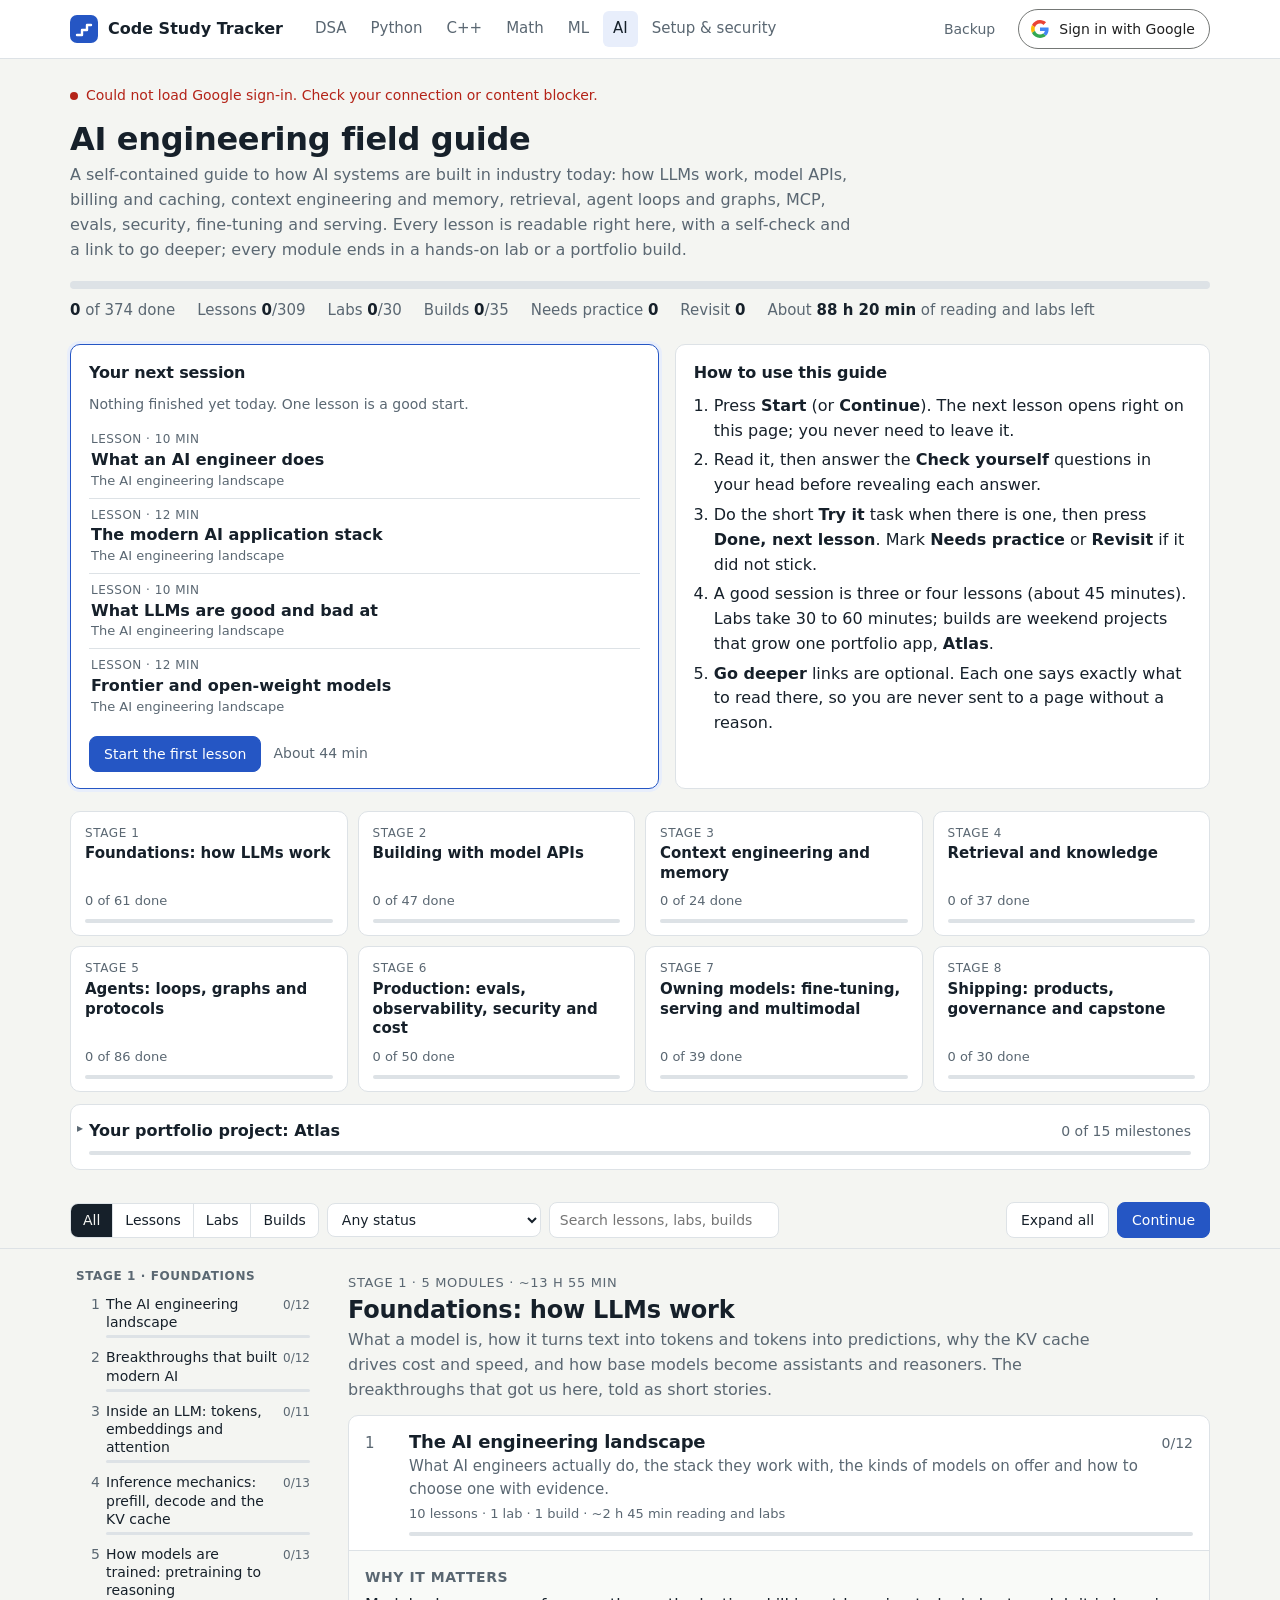
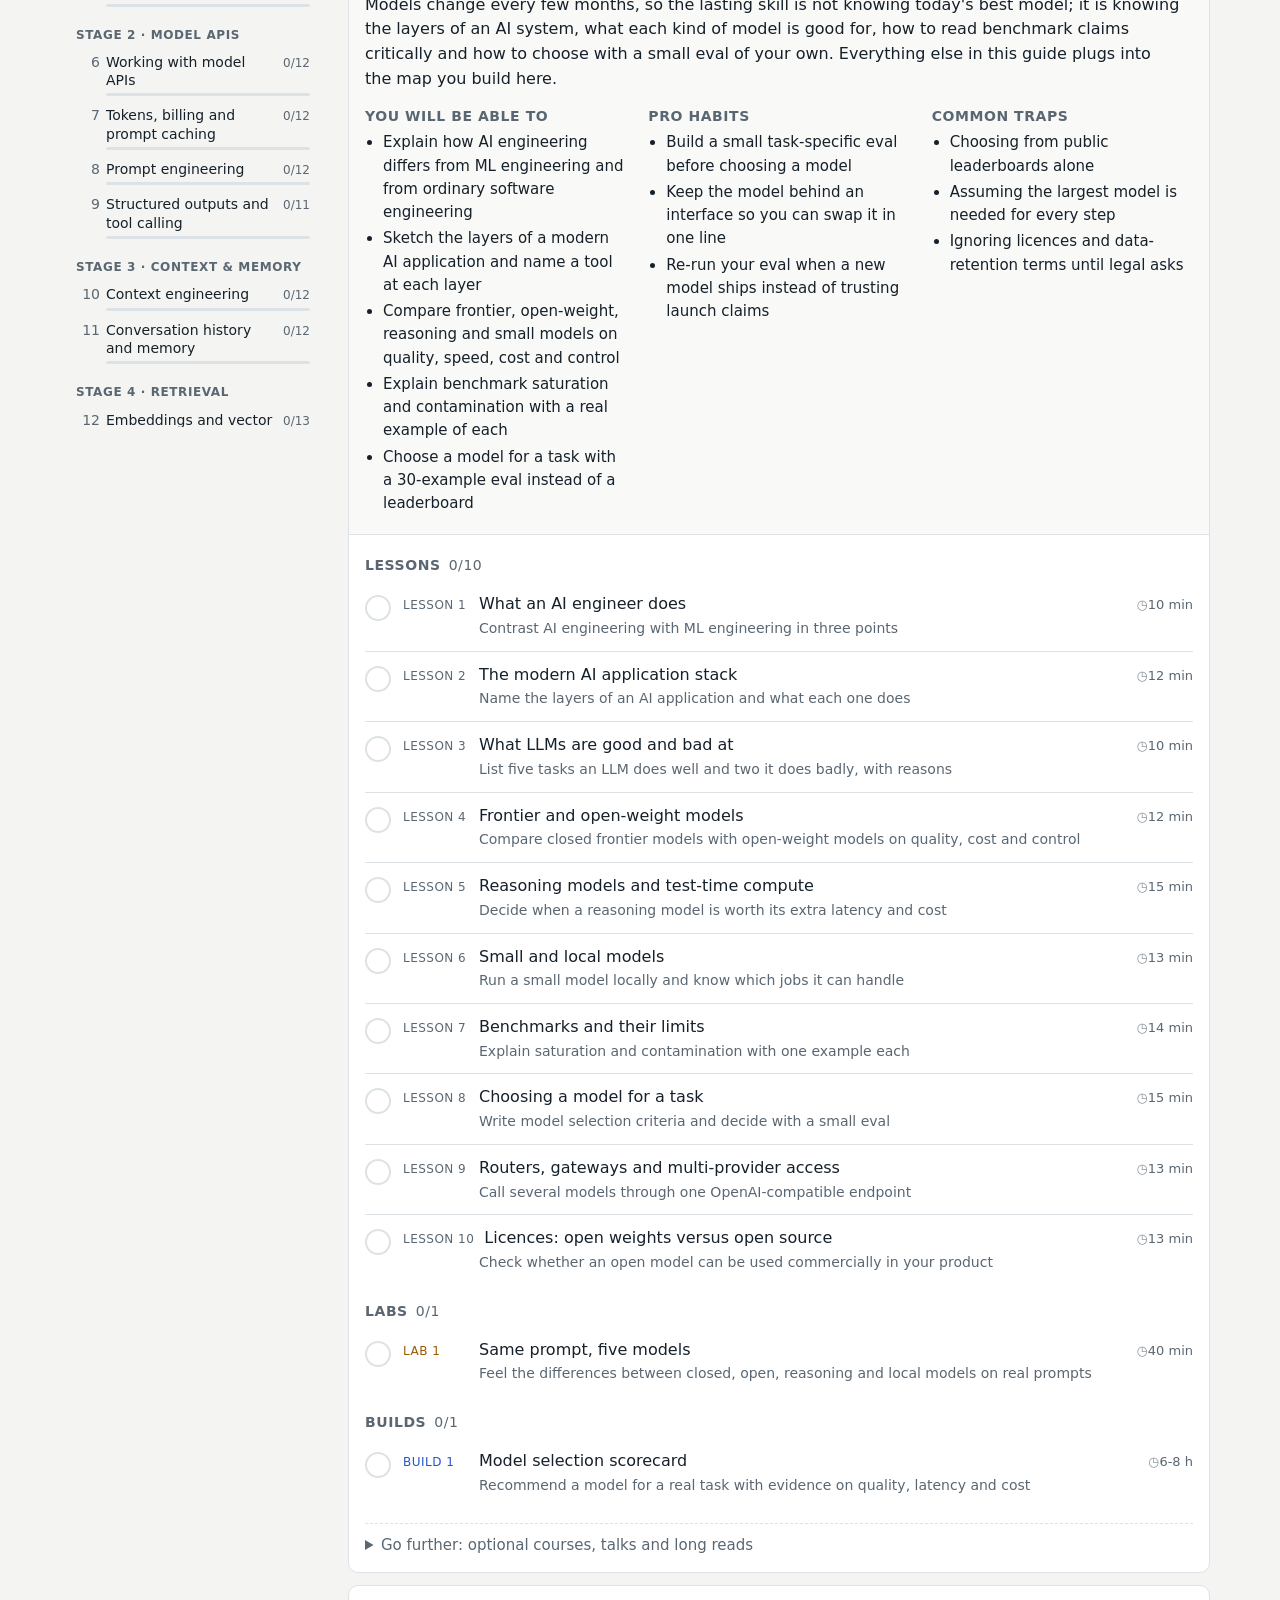
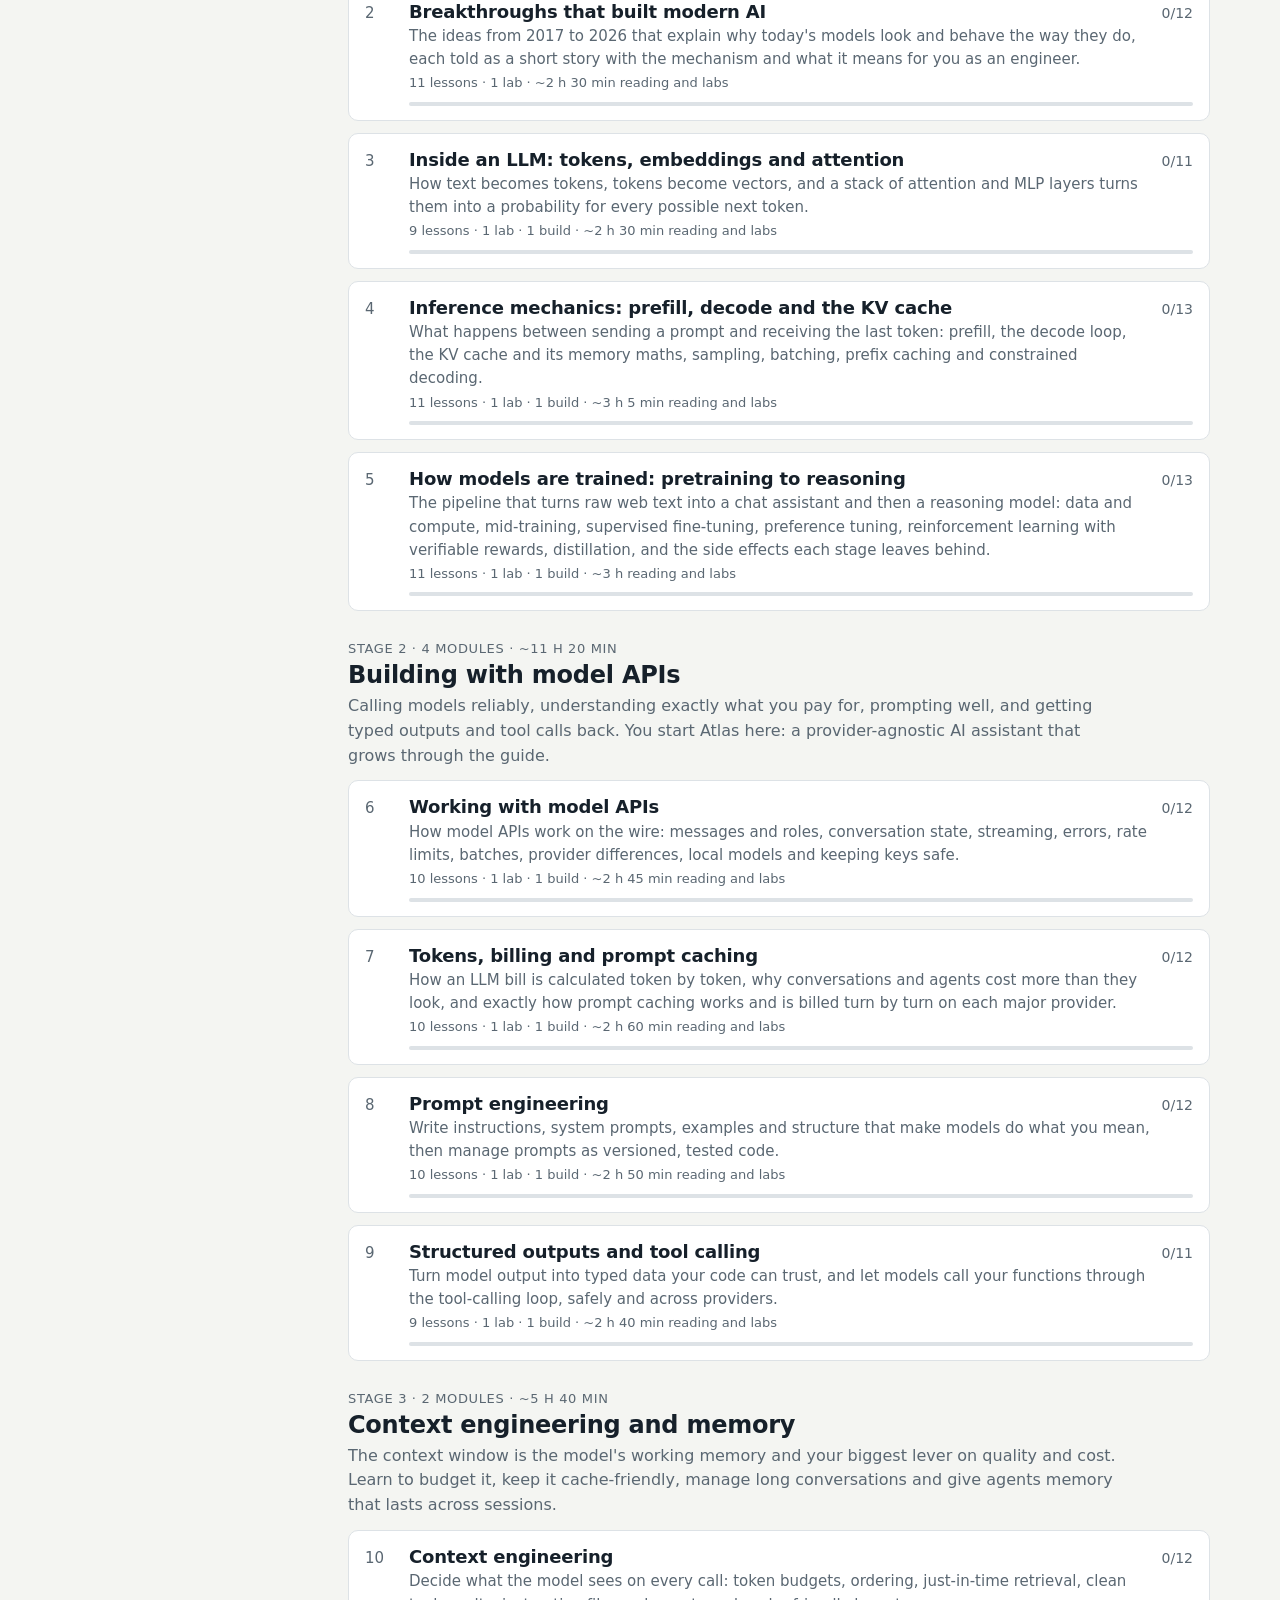
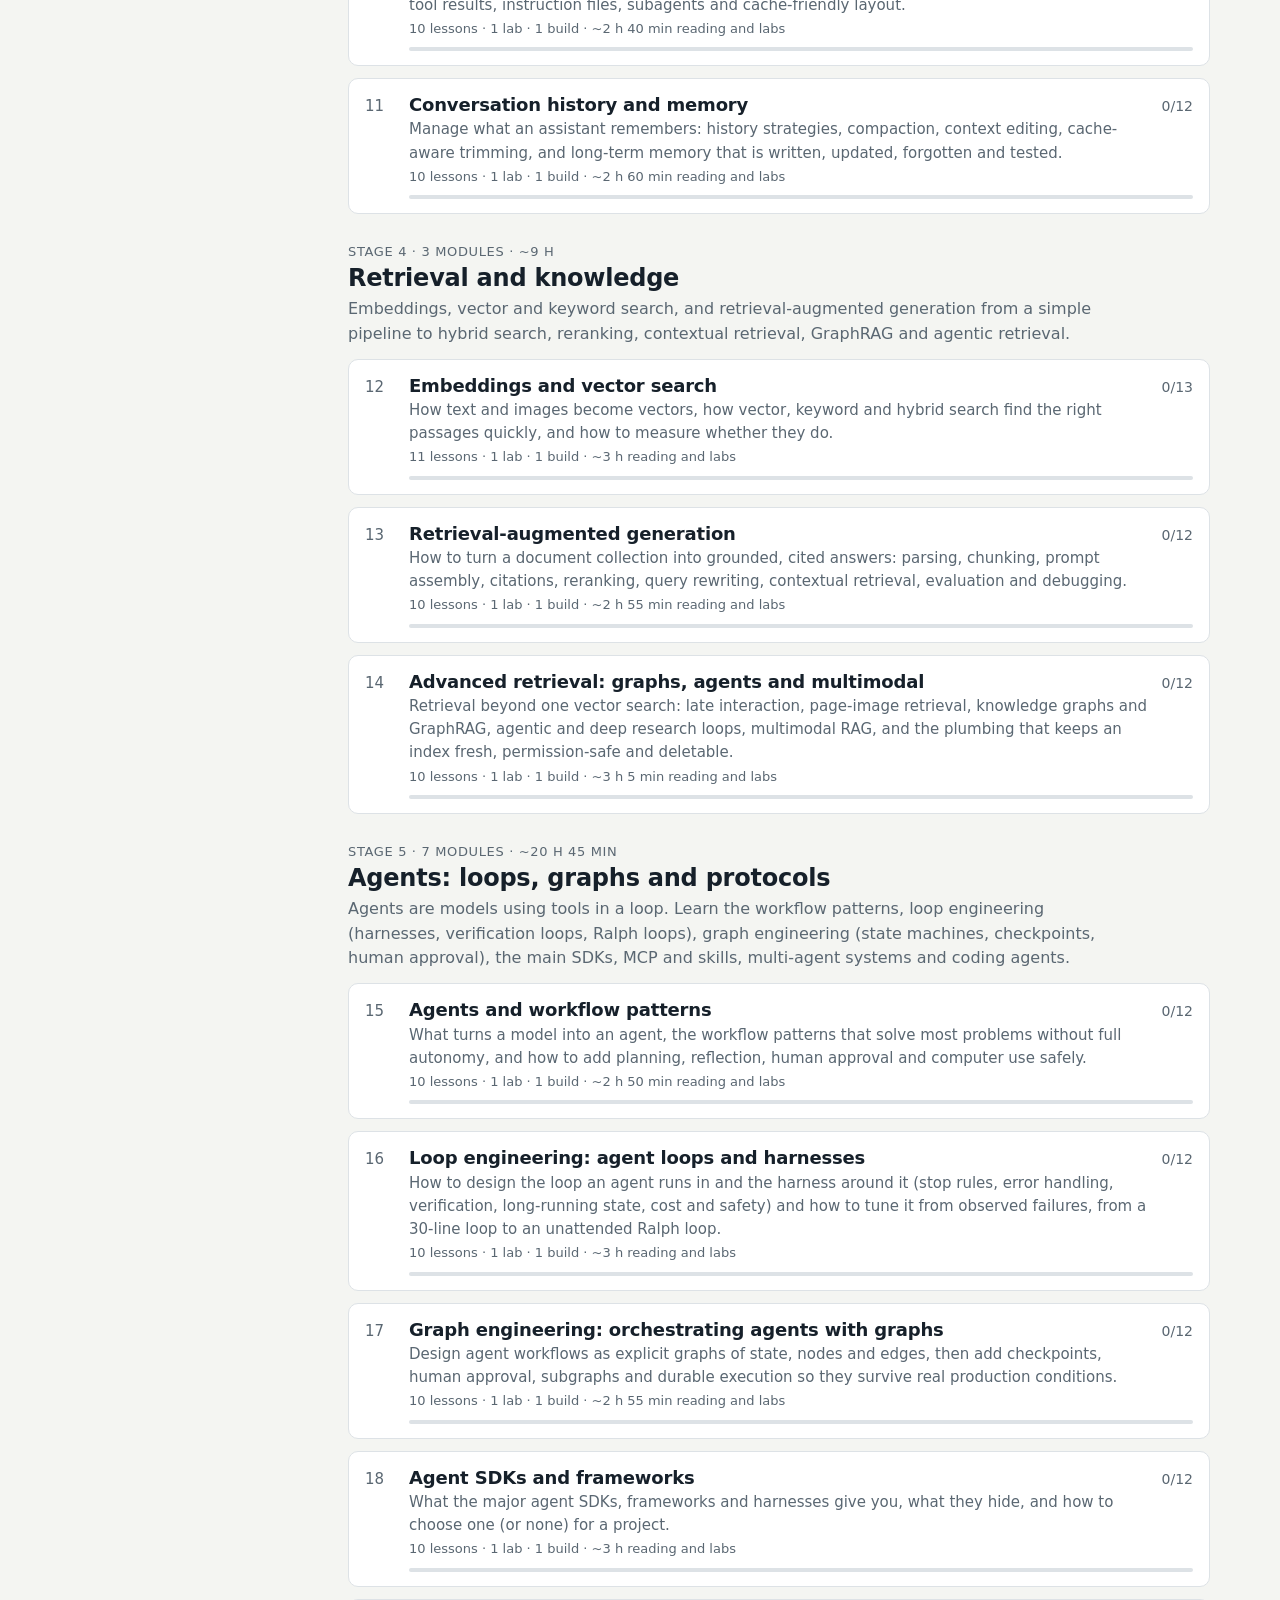
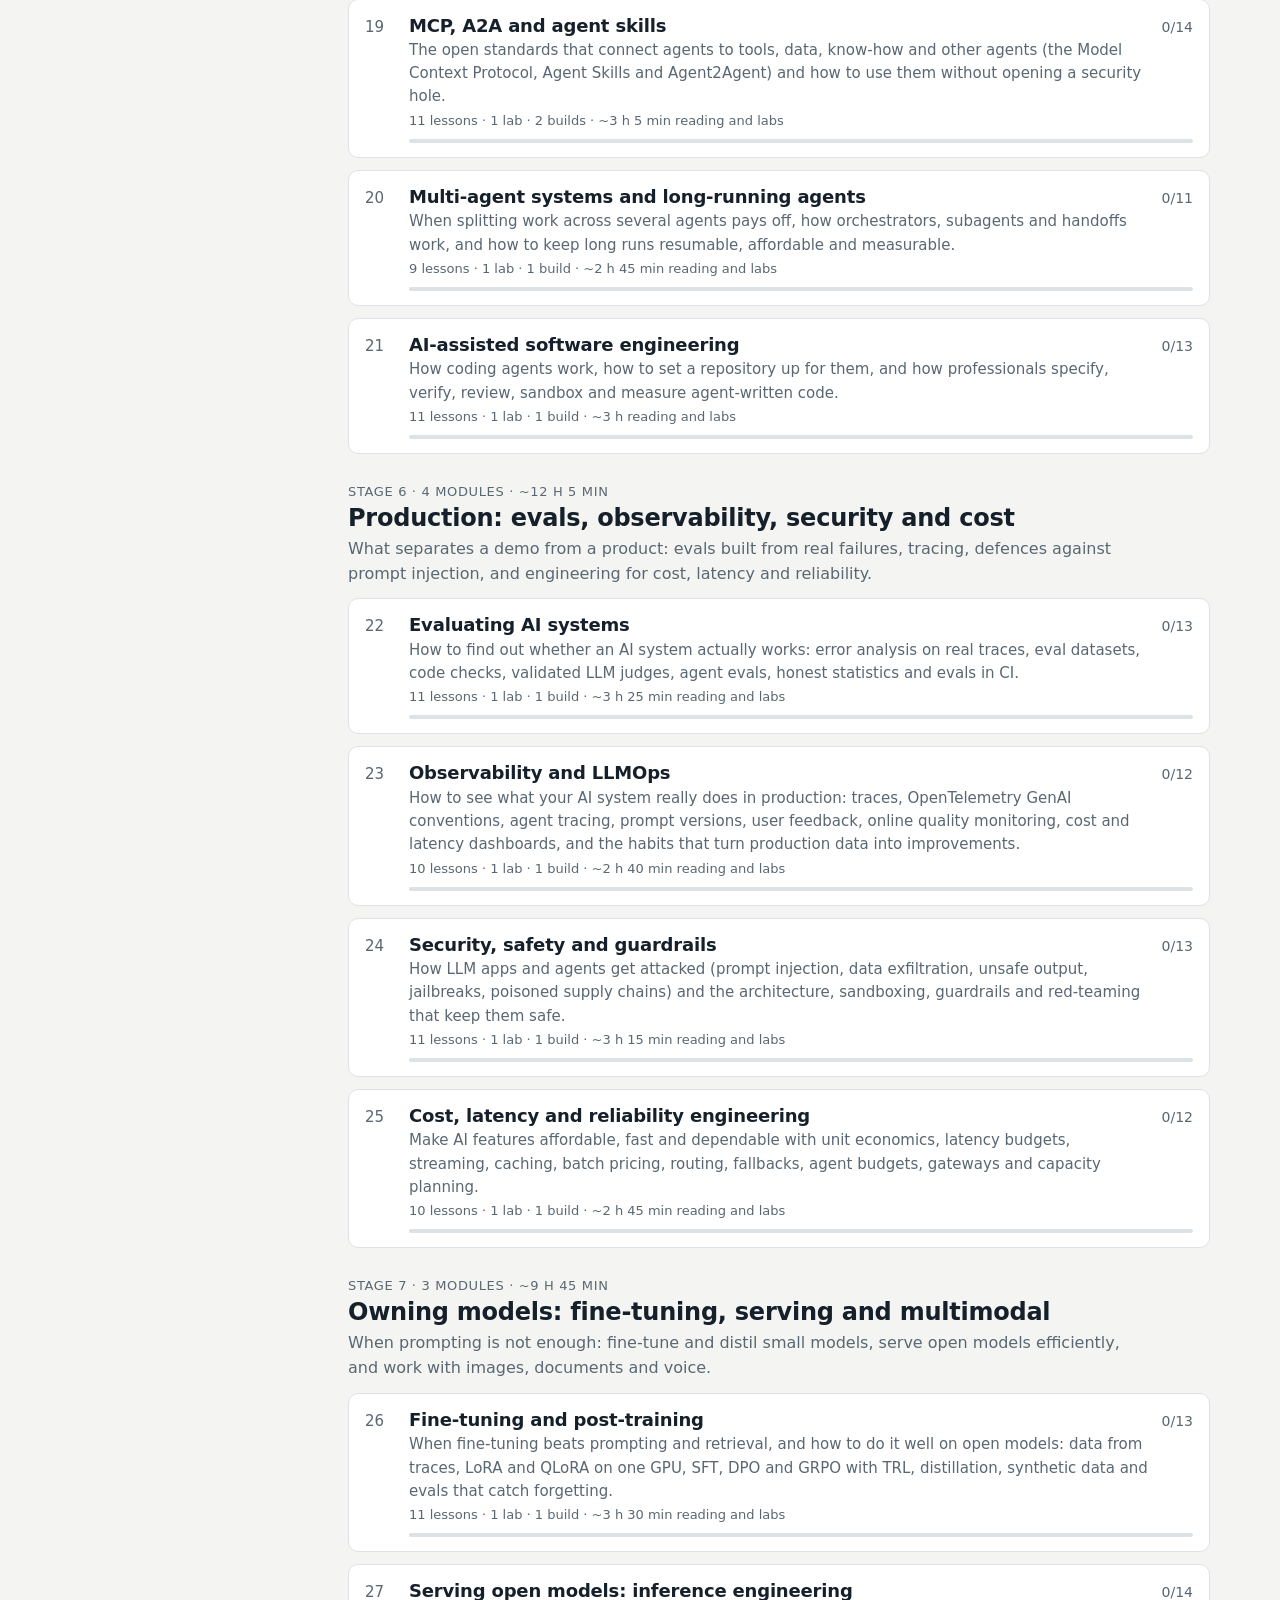
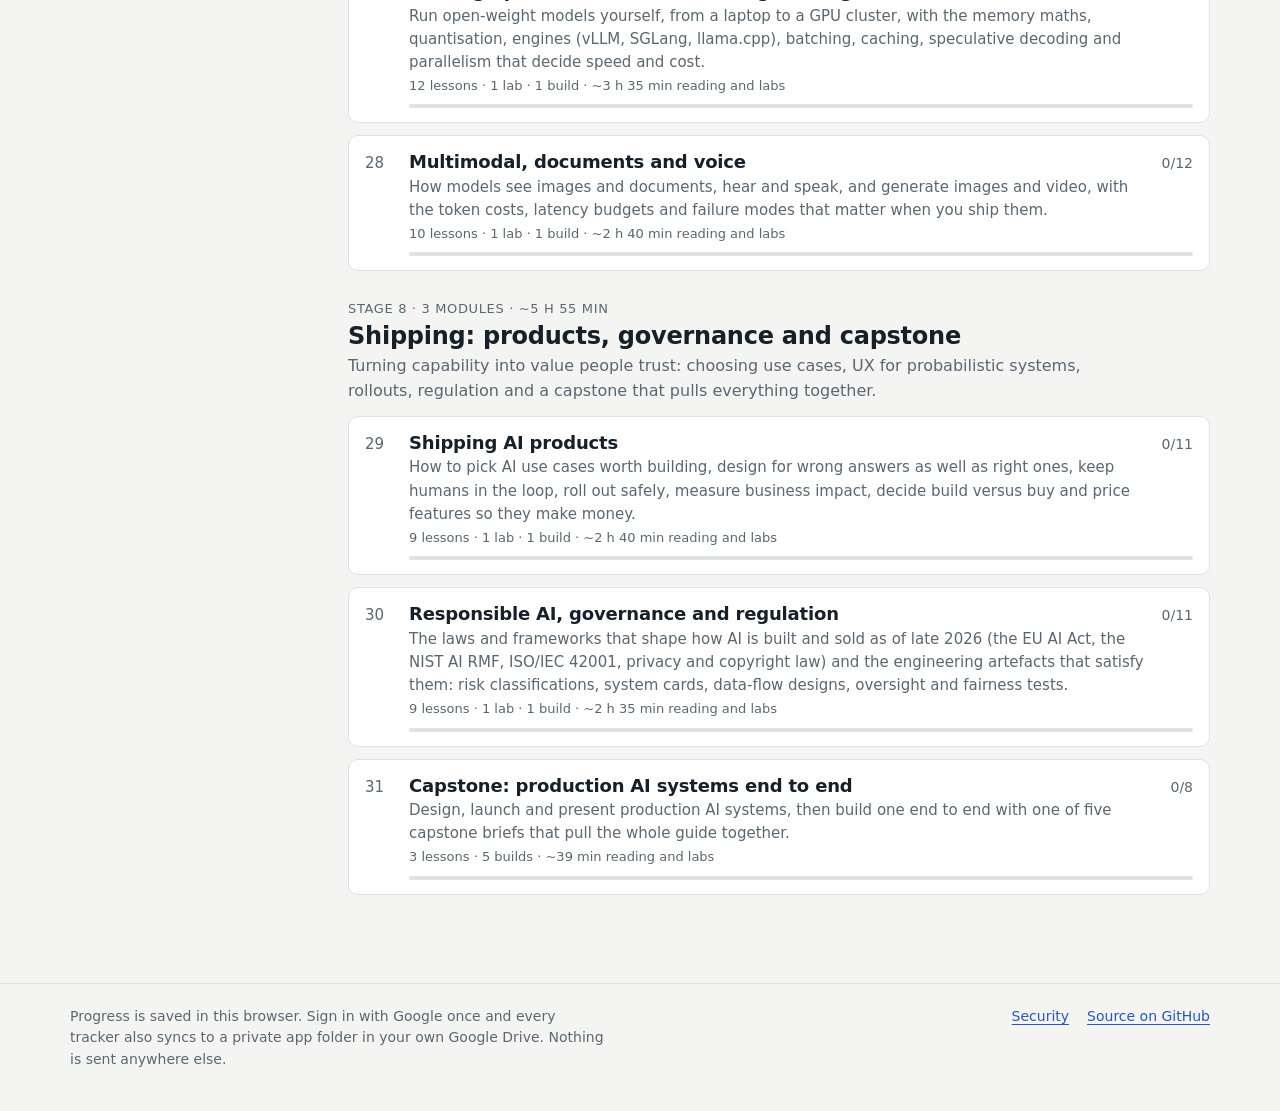
==== commit 9a568c90: "Add interactive AI engineering field guide Introduce a 31-module, 374-item AI engineering curriculum" ====
--- a/ai.html
+++ b/ai.html
@@ -4,13 +4,13 @@
 <meta charset="utf-8">
 <meta name="viewport" content="width=device-width, initial-scale=1, viewport-fit=cover">
 <meta http-equiv="Content-Security-Policy" content="default-src 'none'; script-src 'self' https://accounts.google.com/gsi/client; connect-src https://www.googleapis.com https://accounts.google.com/gsi/; frame-src https://accounts.google.com/gsi/; style-src 'self' https://fonts.googleapis.com https://accounts.google.com/gsi/style; font-src https://fonts.gstatic.com; img-src 'self' data:; base-uri 'none'; form-action 'none'; object-src 'none'">
-<title>AI engineering: LLMs, agents and production AI | Code Study Tracker</title>
-<meta name="description" content="The practical AI stack used in industry today: how LLMs work and are trained, prompting and context engineering, tool calling, RAG, agents, MCP, evals, observability, security, cost, fine-tuning, serving open models, multimodal and voice, and AI-assisted engineering. Each module explains why it matters, what pros do, what to read and watch, then tracks concepts, labs and builds.">
+<title>AI engineering field guide | Code Study Tracker</title>
+<meta name="description" content="A self-contained guide to how AI systems are built in industry today: how LLMs work, model APIs, billing and caching, context engineering and memory, retrieval, agent loops and graphs, MCP, evals, security, fine-tuning and serving. Every lesson is readable right here, with a self-check and a link to go deeper; every module ends in a hands-on lab or a portfolio build.">
 <link rel="icon" href="./favicon.svg" type="image/svg+xml">
 <link rel="preconnect" href="https://fonts.gstatic.com" crossorigin>
 <link rel="stylesheet" href="https://fonts.googleapis.com/css2?family=IBM+Plex+Sans:ital,wght@0,400;0,500;0,600;1,400&display=swap">
 <link rel="stylesheet" href="./site.css">
-<link rel="stylesheet" href="./tracker.css">
+<link rel="stylesheet" href="./guide.css?v=a2b200abca">
 <script src="./site.js"></script>
 </head>
 <body>
@@ -35,30 +35,38 @@
 <div class="bar"><i id="fill"></i></div>
 <div class="stats" id="stats"></div>
 <div class="intro">
-<section class="box"><h2 id="howh"></h2><ol id="how"></ol></section>
-<section class="box kit" id="kit"></section>
+<section class="box next" aria-labelledby="nexth">
+<h2 id="nexth">Your next session</h2>
+<p class="today" id="today"></p>
+<ol class="queue" id="queue"></ol>
+<p class="qa-act"><button type="button" class="btn pri" id="start">Start</button> <span class="qt" id="qtime"></span></p>
+<p><button type="button" class="linkish" id="review" hidden></button></p>
+</section>
+<section class="box"><h2>How to use this guide</h2><ol id="routine"></ol></section>
 </div>
+<nav aria-label="Stages"><ol class="stagemap" id="stagemap"></ol></nav>
+<details class="box atlas" id="atlas" hidden><summary><span class="ah">Your portfolio project: Atlas</span> <span class="ac" id="atlasCount"></span><span class="pb"><i id="atlasFill"></i></span></summary><p id="atlasDesc"></p><ol id="atlasList"></ol></details>
 </section>
 <div class="ctl"><div class="in">
-<span class="seg" id="seg" role="group"></span>
+<span class="seg" id="seg" role="group" aria-label="Item type"></span>
 <select id="flt" aria-label="Filter by status"></select>
 <input id="q" type="search" aria-label="Search">
-<select id="jump" aria-label="Jump to topic"></select>
+<select id="jump" aria-label="Jump to module"></select>
 <span class="sp"></span>
 <button type="button" class="btn" id="tog">Expand all</button>
-<button type="button" class="btn pri" id="next">Next unstarted</button>
+<button type="button" class="btn pri" id="next">Continue</button>
 </div></div>
 <div class="lay">
-<nav class="rail" aria-label="Study route"><ol id="rail"></ol></nav>
+<nav class="rail" aria-label="Guide route"><ol id="rail"></ol></nav>
 <main id="mods"></main>
 </div>
 <footer class="foot"><div class="foot-in">
 <p>Progress is saved in this browser. Sign in with Google once and every tracker also syncs to a private app folder in your own Google Drive. Nothing is sent anywhere else.</p>
 <nav aria-label="Footer"><a href="./setup.html#security">Security</a><a href="https://github.com/LearningCurie/code-study-tracker" target="_blank" rel="noopener">Source on GitHub</a></nav>
 </div></footer>
-<script type="application/json" id="tracker-data">{"title":"AI engineering: LLMs, agents and production AI","subtitle":"The practical AI stack used in industry today: how LLMs work and are trained, prompting and context engineering, tool calling, RAG, agents, MCP, evals, observability, security, cost, fine-tuning, serving open models, multimodal and voice, and AI-assisted engineering. Each module explains why it matters, what pros do, what to read and watch, then tracks concepts, labs and builds.","howTitle":"How to use it","how":["Prerequisites: comfortable Python and HTTP APIs. The Machine learning track helps for the training and fine-tuning modules but is not required to start.","Get API keys for at least two providers (for example Anthropic, OpenAI or Google) plus a local runtime (Ollama). Keep a spending limit on every key and never commit keys.","For each concept, read the link and build the smallest working example. Mark \u003cb>Confident\u003c/b> only when you can explain it, show it working, and name a failure mode you have seen yourself.","Do the \u003cb>Practice\u003c/b> labs from Hugging Face, DeepLearning.AI, Kaggle and the provider cookbooks. They are free and use current APIs.","Do every \u003cb>Build\u003c/b> in one portfolio repository. From the Evals module onward, every build needs an eval set, tracing, a cost estimate and a short write-up of failures.","This field moves monthly. Treat model names as examples, re-run your evals when new models ship, and prefer the concepts over any one vendor's API.","Every two weeks, filter by \u003cb>Needs practice\u003c/b> and \u003cb>Revisit\u003c/b> and redo those items."],"kit":{"title":"Study kit","groups":[{"h":"Guides and books","links":[{"t":"Chip Huyen: AI Engineering (book resources)","h":"https://github.com/chiphuyen/aie-book"},{"t":"Anthropic: Building effective agents","h":"https://www.anthropic.com/research/building-effective-agents"},{"t":"OpenAI: A practical guide to building agents","h":"https://cdn.openai.com/business-guides-and-resources/a-practical-guide-to-building-agents.pdf"},{"t":"Hamel Husain: Your AI product needs evals","h":"https://hamel.dev/blog/posts/evals/"},{"t":"Sebastian Raschka: Build a Large Language Model (From Scratch) code","h":"https://github.com/rasbt/LLMs-from-scratch"},{"t":"Model Context Protocol","h":"https://modelcontextprotocol.io/docs/getting-started/intro"}]},{"h":"Video courses","links":[{"t":"Andrej Karpathy: Neural networks, zero to hero","h":"https://www.youtube.com/playlist?list=PLAqhIrjkxbuWI23v9cThsA9GvCAUhRvKZ"},{"t":"Stanford CS336: Language modeling from scratch (Spring 2026)","h":"https://www.youtube.com/playlist?list=PLoROMvodv4rMqXOcazWaTUHhq-yembLCV"},{"t":"UC Berkeley: Agentic AI MOOC (Fall 2025)","h":"https://www.youtube.com/playlist?list=PLS01nW3RtgoqGkm4UeqNeZLccW-OGc1fJ"},{"t":"AI Engineer World's Fair 2026: online track","h":"https://www.youtube.com/playlist?list=PLcfpQ4tk2k0V1LNigteMgExP1rb4Hy8wn"}]},{"h":"Free labs and courses","links":[{"t":"Hugging Face Learn: LLM, agents, MCP and fine-tuning courses","h":"https://huggingface.co/learn"},{"t":"DeepLearning.AI courses","h":"https://www.deeplearning.ai/courses/"},{"t":"Kaggle: 5-day Gen AI intensive","h":"https://www.kaggle.com/learn-guide/5-day-genai"},{"t":"Anthropic courses","h":"https://github.com/anthropics/courses"},{"t":"OpenAI cookbook","h":"https://developers.openai.com/cookbook"},{"t":"DataTalksClub LLM Zoomcamp","h":"https://github.com/DataTalksClub/llm-zoomcamp"}]}]},"filter":{"label":"Item type","values":["Concept","Exercise","Build"]},"otherLabel":"","statuses":["Confident","Needs practice","Revisit"],"readLabel":"Read","watchLabel":"Watch","searchHint":"Search concepts, labs, builds","storageKey":"ai-status","modules":[{"key":"landscape","name":"AI landscape and model choice","why":"Foundations","learn":[{"h":"Why it matters","text":"Models change every few months, so the lasting skill is choosing well: frontier versus open-weight, reasoning versus fast, large versus small, judged on your task, cost, latency and data constraints.","wide":true},{"h":"Pro habits","items":["Build a small task-specific eval before choosing a model","Keep the model behind an interface so you can swap it","Re-run your eval when a new model ships instead of trusting launch claims"]},{"h":"Common traps","items":["Choosing from public leaderboards alone","Assuming the largest model is needed for every step","Ignoring licences and data-retention terms"]}],"read":[{"t":"State of AI Report 2026","h":"https://www.stateof.ai/"},{"t":"Chip Huyen: Building a generative AI platform","h":"https://huyenchip.com/2024/07/25/genai-platform.html"},{"t":"Artificial Analysis: model quality, speed and price comparisons","h":"https://artificialanalysis.ai/"}],"watch":[{"t":"Andrej Karpathy: Intro to large language models","h":"https://www.youtube.com/watch?v=zjkBMFhNj_g"},{"t":"Andrej Karpathy: How I use LLMs","h":"https://www.youtube.com/watch?v=EWvNQjAaOHw"},{"t":"Andrej Karpathy: Software is changing (again)","h":"https://www.youtube.com/watch?v=LCEmiRjPEtQ"}],"groups":[{"name":"Concepts","note":"Read it, build the smallest working example, note one failure mode","items":[{"id":"c:foundation-models-and-what-llms-can-do","t":"Foundation models and what LLMs can do","h":"https://huggingface.co/learn/llm-course/chapter1/2","d":"List five tasks an LLM does well and two it does badly","f":"Concept"},{"id":"c:frontier-versus-open-weight-models","t":"Frontier versus open-weight models","h":"https://artificialanalysis.ai/","d":"Compare two closed and two open models on quality, speed and price","f":"Concept"},{"id":"c:reasoning-models-and-test-time-compute","t":"Reasoning models and test-time compute","h":"https://developers.openai.com/api/docs/guides/reasoning","d":"Run the same hard problem with low and high reasoning effort and compare","f":"Concept"},{"id":"c:small-and-on-device-models","t":"Small and on-device models","h":"https://ollama.com/library","d":"Run a small model locally and time it","f":"Concept"},{"id":"c:benchmarks-and-their-limits","t":"Benchmarks and their limits","h":"https://epoch.ai/benchmarks","d":"Explain saturation and contamination with one example","f":"Concept"},{"id":"c:choosing-a-model-for-a-task","t":"Choosing a model for a task","h":"https://platform.claude.com/docs/en/about-claude/models/choosing-a-model","d":"Write selection criteria for a support-bot use case","f":"Concept"},{"id":"c:model-routers-and-multi-provider-access","t":"Model routers and multi-provider access","h":"https://openrouter.ai/models","d":"Call three models through one OpenAI-compatible endpoint","f":"Concept"},{"id":"c:open-weight-licences-and-the-open-source-ai-defi","t":"Open-weight licences and the open source AI definition","h":"https://opensource.org/ai/open-source-ai-definition","d":"Check the licence of two open models for commercial use","f":"Concept"},{"id":"c:the-ai-engineer-role","t":"The AI engineer role","h":"https://github.com/chiphuyen/aie-book","d":"Contrast AI engineering with ML engineering in three points","f":"Concept"}]},{"name":"Practice","note":"Free hands-on labs; finish the code, not just the videos","items":[{"id":"ex:deeplearning-ai-generative-ai-with-large-languag","n":"DeepLearning.AI","t":"Generative AI with large language models","h":"https://www.deeplearning.ai/courses/generative-ai-with-llms","d":"Complete the course labs","f":"Exercise"},{"id":"ex:hugging-face-llm-course-chapter-1-transformer-mo","n":"Hugging Face","t":"LLM course chapter 1: transformer models","h":"https://huggingface.co/learn/llm-course/chapter1/1","d":"Complete the chapter and quiz","f":"Exercise"}]},{"name":"Build it","note":"In your portfolio repo, with an eval set, tracing and a cost estimate","items":[{"id":"b:model-selection-scorecard","n":"Build","t":"Model selection scorecard","h":"https://artificialanalysis.ai/","d":"Run 30 examples of a real task through four models (two closed, two open); score quality, latency and cost per 1,000 requests and recommend one","f":"Build"}]}]},{"key":"llms","name":"How large language models work","why":"Foundations","learn":[{"h":"Why it matters","text":"Knowing tokens, attention, context windows and sampling explains most LLM behaviour you will debug: odd tokenisation, lost instructions, randomness, hallucination and cost.","wide":true},{"h":"Pro habits","items":["Count tokens, not words, when you estimate cost or length","Set temperature deliberately for each use case","Expect plausible-sounding errors and design for verification"]},{"h":"Common traps","items":["Assuming the model knows recent events or your private data","Asking a model to count letters or do arithmetic without tools","Treating a high temperature as more creative but still reliable"]}],"read":[{"t":"The Illustrated Transformer","h":"https://jalammar.github.io/illustrated-transformer/"},{"t":"Sebastian Raschka: The big LLM architecture comparison","h":"https://magazine.sebastianraschka.com/p/the-big-llm-architecture-comparison"},{"t":"Lilian Weng: Extrinsic hallucinations in LLMs","h":"https://lilianweng.github.io/posts/2024-07-07-hallucination/"}],"watch":[{"t":"3Blue1Brown: Large language models explained briefly","h":"https://www.youtube.com/watch?v=LPZh9BOjkQs"},{"t":"3Blue1Brown: Transformers, the tech behind LLMs","h":"https://www.youtube.com/watch?v=wjZofJX0v4M"},{"t":"Andrej Karpathy: Deep dive into LLMs like ChatGPT","h":"https://www.youtube.com/watch?v=7xTGNNLPyMI"},{"t":"Andrej Karpathy: Let's build the GPT tokenizer","h":"https://www.youtube.com/watch?v=zduSFxRajkE"}],"groups":[{"name":"Concepts","note":"Read it, build the smallest working example, note one failure mode","items":[{"id":"c:tokens-and-tokenisation","t":"Tokens and tokenisation","h":"https://tiktokenizer.vercel.app/","d":"Tokenise English, code and another language and compare token counts","f":"Concept"},{"id":"c:embeddings-and-the-transformer","t":"Embeddings and the transformer","h":"https://jalammar.github.io/illustrated-transformer/","d":"Trace one token through embedding, attention and MLP layers","f":"Concept"},{"id":"c:self-attention","t":"Self-attention","h":"https://www.youtube.com/watch?v=eMlx5fFNoYc","d":"Explain what queries, keys and values are in one paragraph","f":"Concept"},{"id":"c:next-token-prediction-and-pretraining","t":"Next-token prediction and pretraining","h":"https://huggingface.co/learn/llm-course/chapter1/4","d":"Explain why a base model continues text rather than answering","f":"Concept"},{"id":"c:sampling-temperature-top-p-and-greedy","t":"Sampling: temperature, top-p and greedy","h":"https://huggingface.co/blog/how-to-generate","d":"Generate ten completions at three temperatures and compare","f":"Concept"},{"id":"c:context-windows-and-the-kv-cache","t":"Context windows and the KV cache","h":"https://platform.claude.com/docs/en/build-with-claude/context-windows","d":"Estimate KV-cache memory for a long context","f":"Concept"},{"id":"c:hallucination-and-why-it-happens","t":"Hallucination and why it happens","h":"https://lilianweng.github.io/posts/2024-07-07-hallucination/","d":"Provoke a hallucination and then fix it with grounding","f":"Concept"},{"id":"c:scaling-laws","t":"Scaling laws","h":"https://arxiv.org/abs/2203.15556","d":"Explain the compute-optimal trade-off between parameters and tokens","f":"Concept"},{"id":"c:mixture-of-experts-models","t":"Mixture-of-experts models","h":"https://arxiv.org/abs/2101.03961","d":"Explain why MoE models have more parameters than they use per token","f":"Concept"},{"id":"c:llm-visualisation","t":"LLM visualisation","h":"https://bbycroft.net/llm","d":"Walk through the 3D visualisation of a small GPT","f":"Concept"}]},{"name":"Practice","note":"Free hands-on labs; finish the code, not just the videos","items":[{"id":"ex:karpathy-let-s-build-gpt-from-scratch","n":"Karpathy","t":"Let's build GPT from scratch","h":"https://www.youtube.com/watch?v=kCc8FmEb1nY","d":"Code along and train a character-level model","f":"Exercise"},{"id":"ex:raschka-build-a-large-language-model-from-scratc","n":"Raschka","t":"Build a Large Language Model (From Scratch) code","h":"https://github.com/rasbt/LLMs-from-scratch","d":"Work chapters 2 to 4: tokenising, attention and a GPT model","f":"Exercise"}]},{"name":"Build it","note":"In your portfolio repo, with an eval set, tracing and a cost estimate","items":[{"id":"b:token-and-sampling-lab","n":"Build","t":"Token and sampling lab","h":"https://huggingface.co/blog/how-to-generate","d":"Notebook that counts tokens and cost across tokenisers and shows how temperature, top-p and seeds change outputs on a small open model","f":"Build"}]}]},{"key":"training","name":"How models are trained: pretraining, post-training and reasoning","why":"Foundations","learn":[{"h":"Why it matters","text":"Assistants, reasoning models and fine-tunes all come from post-training: instruction tuning, preference optimisation and reinforcement learning. Understanding it explains model behaviour and when your own fine-tuning can help.","wide":true},{"h":"Pro habits","items":["Separate what a model learned in pretraining from what post-training added","Read model cards and technical reports for training details","Watch for reward hacking whenever a model optimises a metric"]},{"h":"Common traps","items":["Assuming chain-of-thought text is a faithful trace of reasoning","Believing fine-tuning reliably adds new knowledge","Ignoring data contamination in reported scores"]}],"read":[{"t":"Sebastian Raschka: Understanding reasoning LLMs","h":"https://magazine.sebastianraschka.com/p/understanding-reasoning-llms"},{"t":"Lilian Weng: Why we think","h":"https://lilianweng.github.io/posts/2025-05-01-thinking/"},{"t":"Hugging Face: The Smol training playbook","h":"https://huggingface.co/spaces/HuggingFaceTB/smol-training-playbook"}],"watch":[{"t":"Latent Space: LLM post-training, a deep dive into reasoning LLMs","h":"https://www.youtube.com/watch?v=XCgWoLu-zK8"},{"t":"Hanna Hajishirzi: Open training recipes for LLM reasoning (Berkeley)","h":"https://www.youtube.com/watch?v=cMiu3A7YBks"},{"t":"Umar Jamil: RLHF explained with derivations and code","h":"https://www.youtube.com/watch?v=qGyFrqc34yc"},{"t":"Stanford CS336: Language modeling from scratch (Spring 2026)","h":"https://www.youtube.com/playlist?list=PLoROMvodv4rMqXOcazWaTUHhq-yembLCV"}],"groups":[{"name":"Concepts","note":"Read it, build the smallest working example, note one failure mode","items":[{"id":"c:pretraining-data-and-compute","t":"Pretraining data and compute","h":"https://huggingface.co/spaces/HuggingFaceTB/smol-training-playbook","d":"List the stages of building a pretraining dataset","f":"Concept"},{"id":"c:supervised-fine-tuning-and-instruction-tuning","t":"Supervised fine-tuning and instruction tuning","h":"https://arxiv.org/abs/2203.02155","d":"Explain how a base model becomes an assistant","f":"Concept"},{"id":"c:rlhf-and-reward-models","t":"RLHF and reward models","h":"https://arxiv.org/abs/2203.02155","d":"Draw the RLHF pipeline from comparisons to a policy","f":"Concept"},{"id":"c:direct-preference-optimisation-dpo","t":"Direct preference optimisation (DPO)","h":"https://arxiv.org/abs/2305.18290","d":"Explain why DPO needs no separate reward model","f":"Concept"},{"id":"c:constitutional-ai-and-ai-feedback","t":"Constitutional AI and AI feedback","h":"https://arxiv.org/abs/2212.08073","d":"Explain how written principles replace some human labels","f":"Concept"},{"id":"c:rl-with-verifiable-rewards-and-grpo","t":"RL with verifiable rewards and GRPO","h":"https://arxiv.org/abs/2402.03300","d":"Explain group-relative advantages in one paragraph","f":"Concept"},{"id":"c:reasoning-models-the-deepseek-r1-recipe","t":"Reasoning models: the DeepSeek-R1 recipe","h":"https://arxiv.org/abs/2501.12948","d":"Summarise the stages from base model to reasoning model","f":"Concept"},{"id":"c:test-time-compute-scaling","t":"Test-time compute scaling","h":"https://arxiv.org/abs/2408.03314","d":"Explain why sampling more and verifying can beat a bigger model","f":"Concept"},{"id":"c:distillation-and-synthetic-data","t":"Distillation and synthetic data","h":"https://magazine.sebastianraschka.com/p/understanding-reasoning-llms","d":"Explain how small reasoning models are distilled from large ones","f":"Concept"},{"id":"c:reward-hacking","t":"Reward hacking","h":"https://lilianweng.github.io/posts/2024-11-28-reward-hacking/","d":"Give two examples of reward hacking in LLM training","f":"Concept"}]},{"name":"Practice","note":"Free hands-on labs; finish the code, not just the videos","items":[{"id":"ex:hugging-face-llm-course-chapter-12-build-reasoni","n":"Hugging Face","t":"LLM course chapter 12: build reasoning models","h":"https://huggingface.co/learn/llm-course/chapter12/1","d":"Complete the chapter including the GRPO exercise","f":"Exercise"},{"id":"ex:karpathy-nanochat-a-full-stack-chatgpt-clone","n":"Karpathy","t":"nanochat: a full-stack ChatGPT clone","h":"https://github.com/karpathy/nanochat","d":"Read the walkthrough and run the smallest configuration end to end","f":"Exercise"}]},{"name":"Build it","note":"In your portfolio repo, with an eval set, tracing and a cost estimate","items":[{"id":"b:train-a-tiny-chat-model","n":"Build","t":"Train a tiny chat model","h":"https://github.com/karpathy/nanochat","d":"Run nanochat (or a reduced config) through pretraining, mid-training, SFT and RL; document what each stage changed in the model's outputs","f":"Build"}]}]},{"key":"apis","name":"Working with model APIs","why":"Foundations","learn":[{"h":"Why it matters","text":"Production AI starts with reliable API calls: messages and roles, streaming, token limits, rate limits, retries, batching and keeping keys safe.","wide":true},{"h":"Pro habits","items":["Set timeouts, retries with backoff and a maximum token budget on every call","Log model, prompt version, tokens, latency and cost for every request","Use batch endpoints for offline work"]},{"h":"Common traps","items":["Hard-coding API keys or committing them","No timeout, so one slow call hangs a whole request","Ignoring rate-limit headers until production traffic arrives"]}],"read":[{"t":"OpenAI: text generation guide","h":"https://developers.openai.com/api/docs/guides/text"},{"t":"Claude: prompt engineering overview","h":"https://platform.claude.com/docs/en/build-with-claude/prompt-engineering/overview"},{"t":"OpenAI: production best practices","h":"https://developers.openai.com/api/docs/guides/production-best-practices"}],"watch":[{"t":"Kaggle: 5-day Gen AI intensive, day 1 livestream","h":"https://www.youtube.com/watch?v=kpRyiJUUFxY"}],"groups":[{"name":"Concepts","note":"Read it, build the smallest working example, note one failure mode","items":[{"id":"c:messages-roles-and-system-prompts","t":"Messages, roles and system prompts","h":"https://developers.openai.com/api/docs/guides/text","d":"Build a multi-turn conversation with a system prompt","f":"Concept"},{"id":"c:conversation-state-and-the-responses-api","t":"Conversation state and the Responses API","h":"https://developers.openai.com/api/docs/guides/conversation-state","d":"Continue a conversation with stored state versus resending history","f":"Concept"},{"id":"c:streaming-responses","t":"Streaming responses","h":"https://developers.openai.com/api/docs/guides/streaming-responses","d":"Stream tokens to a terminal and measure time to first token","f":"Concept"},{"id":"c:token-limits-pricing-and-cost-estimation","t":"Token limits, pricing and cost estimation","h":"https://artificialanalysis.ai/","d":"Estimate the monthly cost of 10,000 requests a day","f":"Concept"},{"id":"c:rate-limits-retries-and-backoff","t":"Rate limits, retries and backoff","h":"https://developers.openai.com/api/docs/guides/rate-limits","d":"Implement exponential backoff with jitter","f":"Concept"},{"id":"c:batch-processing-for-offline-jobs","t":"Batch processing for offline jobs","h":"https://platform.claude.com/docs/en/build-with-claude/batch-processing","d":"Submit a batch of 500 classification requests","f":"Concept"},{"id":"c:one-client-for-many-providers","t":"One client for many providers","h":"https://docs.litellm.ai/docs/","d":"Call three providers through LiteLLM with the same code","f":"Concept"},{"id":"c:running-models-locally","t":"Running models locally","h":"https://ollama.com/","d":"Serve a local model with Ollama and call its OpenAI-compatible endpoint","f":"Concept"},{"id":"c:keeping-keys-and-data-safe","t":"Keeping keys and data safe","h":"https://developers.openai.com/api/docs/guides/safety-best-practices","d":"Load keys from the environment and redact logs","f":"Concept"}]},{"name":"Practice","note":"Free hands-on labs; finish the code, not just the videos","items":[{"id":"ex:kaggle-5-day-gen-ai-intensive-course","n":"Kaggle","t":"5-day Gen AI intensive course","h":"https://www.kaggle.com/learn-guide/5-day-genai","d":"Complete the day 1 codelabs on prompting and evaluation","f":"Exercise"},{"id":"ex:anthropic-anthropic-courses-api-fundamentals","n":"Anthropic","t":"Anthropic courses: API fundamentals","h":"https://github.com/anthropics/courses","d":"Complete the API fundamentals notebooks","f":"Exercise"}]},{"name":"Build it","note":"In your portfolio repo, with an eval set, tracing and a cost estimate","items":[{"id":"b:provider-agnostic-llm-client","n":"Build","t":"Provider-agnostic LLM client","h":"https://docs.litellm.ai/docs/","d":"A small library with streaming, timeouts, retries, structured logging of tokens and cost, and a switch between two providers and a local model","f":"Build"}]}]},{"key":"prompting","name":"Prompt engineering","why":"Foundations","learn":[{"h":"Why it matters","text":"Prompts are the first and cheapest lever on quality. Clear instructions, examples, structure and decomposition fix most problems before you reach for RAG or fine-tuning.","wide":true},{"h":"Pro habits","items":["Treat prompts as code: version them, review them and test them","Show examples of the output you want","Split complex tasks into a chain of simpler prompts"]},{"h":"Common traps","items":["Vague instructions and hoping the model guesses","Changing a prompt without re-running the test set","Prompting a reasoning model with step-by-step scaffolding it does not need"]}],"read":[{"t":"Claude: prompting best practices","h":"https://platform.claude.com/docs/en/build-with-claude/prompt-engineering/claude-prompting-best-practices"},{"t":"OpenAI: prompt engineering guide","h":"https://developers.openai.com/api/docs/guides/prompt-engineering"},{"t":"Google: Prompt engineering whitepaper","h":"https://www.kaggle.com/whitepaper-prompt-engineering"},{"t":"Prompt Engineering Guide (community)","h":"https://www.promptingguide.ai/"}],"watch":[{"t":"Zack Witten (Anthropic): Prompt engineering workshop","h":"https://www.youtube.com/watch?v=hkhDdcM5V94"}],"groups":[{"name":"Concepts","note":"Read it, build the smallest working example, note one failure mode","items":[{"id":"c:clear-specific-instructions-and-context","t":"Clear, specific instructions and context","h":"https://platform.claude.com/docs/en/build-with-claude/prompt-engineering/claude-prompting-best-practices","d":"Rewrite a vague prompt with audience, goal, format and constraints","f":"Concept"},{"id":"c:few-shot-examples","t":"Few-shot examples","h":"https://developers.openai.com/api/docs/guides/prompt-engineering","d":"Add three diverse examples and measure the change on a test set","f":"Concept"},{"id":"c:structuring-prompts-with-xml-tags-or-markdown","t":"Structuring prompts with XML tags or Markdown","h":"https://platform.claude.com/docs/en/build-with-claude/prompt-engineering/overview","d":"Separate instructions, documents and examples with tags","f":"Concept"},{"id":"c:chain-of-thought-and-extended-thinking","t":"Chain-of-thought and extended thinking","h":"https://platform.claude.com/docs/en/build-with-claude/extended-thinking","d":"Compare answers with and without thinking on a multi-step problem","f":"Concept"},{"id":"c:prompt-chaining","t":"Prompt chaining","h":"https://www.anthropic.com/research/building-effective-agents","d":"Split a long task into three chained prompts with checks between them","f":"Concept"},{"id":"c:prompting-reasoning-models","t":"Prompting reasoning models","h":"https://developers.openai.com/api/docs/guides/reasoning","d":"Simplify an over-specified prompt for a reasoning model","f":"Concept"},{"id":"c:reducing-hallucinations-grounding-and-permission","t":"Reducing hallucinations: grounding and permission to say 'I don't know'","h":"https://platform.claude.com/docs/en/build-with-claude/prompt-engineering/overview","d":"Add quotes-first grounding and measure unsupported claims","f":"Concept"},{"id":"c:prompt-templates-and-versioning","t":"Prompt templates and versioning","h":"https://langfuse.com/docs","d":"Store prompts with versions and render them from code","f":"Concept"},{"id":"c:automatic-prompt-optimisation-with-dspy","t":"Automatic prompt optimisation with DSPy","h":"https://dspy.ai/","d":"Optimise a classification prompt with a DSPy optimiser","f":"Concept"}]},{"name":"Practice","note":"Free hands-on labs; finish the code, not just the videos","items":[{"id":"ex:anthropic-interactive-prompt-engineering-tutoria","n":"Anthropic","t":"Interactive prompt engineering tutorial","h":"https://github.com/anthropics/prompt-eng-interactive-tutorial","d":"Complete all chapters and exercises","f":"Exercise"},{"id":"ex:deeplearning-ai-chatgpt-prompt-engineering-for-d","n":"DeepLearning.AI","t":"ChatGPT prompt engineering for developers","h":"https://www.deeplearning.ai/courses/chatgpt-prompt-eng","d":"Complete the course notebooks","f":"Exercise"}]},{"name":"Build it","note":"In your portfolio repo, with an eval set, tracing and a cost estimate","items":[{"id":"b:prompt-regression-suite","n":"Build","t":"Prompt regression suite","h":"https://www.promptfoo.dev/docs/intro/","d":"Version-controlled prompts for one task with 50 test cases and assertions in promptfoo, run in CI on every prompt change","f":"Build"}]}]},{"key":"tools","name":"Structured outputs and tool calling","why":"Core","learn":[{"h":"Why it matters","text":"Real applications need machine-readable outputs and the ability to call code. Structured outputs and tool calling turn a chat model into a component you can integrate and test.","wide":true},{"h":"Pro habits","items":["Define outputs as schemas (Pydantic or JSON Schema) and validate every response","Write tool names, descriptions and parameters as carefully as an API for humans","Return clear, compact tool results and errors the model can act on"]},{"h":"Common traps","items":["Parsing free text with regular expressions","Dozens of overlapping tools that confuse the model","Executing tool calls without validation or permission checks"]}],"read":[{"t":"OpenAI: structured outputs","h":"https://developers.openai.com/api/docs/guides/structured-outputs"},{"t":"Claude: tool use overview","h":"https://platform.claude.com/docs/en/agents-and-tools/tool-use/overview"},{"t":"Anthropic: Writing effective tools for AI agents","h":"https://www.anthropic.com/research/writing-tools-for-agents"}],"watch":[{"t":"The 100-tool agent is a trap (AI Engineer)","h":"https://www.youtube.com/watch?v=vh2VGuQ3zhY"}],"groups":[{"name":"Concepts","note":"Read it, build the smallest working example, note one failure mode","items":[{"id":"c:json-mode-versus-schema-enforced-structured-outp","t":"JSON mode versus schema-enforced structured outputs","h":"https://developers.openai.com/api/docs/guides/structured-outputs","d":"Extract a typed record with a strict schema","f":"Concept"},{"id":"c:pydantic-models-as-output-contracts","t":"Pydantic models as output contracts","h":"https://pydantic.dev/docs/validation/latest/get-started/","d":"Define a nested model and validate a model response against it","f":"Concept"},{"id":"c:validation-repair-and-retries","t":"Validation, repair and retries","h":"https://platform.claude.com/docs/en/build-with-claude/structured-outputs","d":"Handle an invalid response by re-asking with the validation error","f":"Concept"},{"id":"c:the-tool-calling-loop","t":"The tool-calling loop","h":"https://developers.openai.com/api/docs/guides/function-calling","d":"Implement call, execute, return result and final answer","f":"Concept"},{"id":"c:designing-tools-for-models","t":"Designing tools for models","h":"https://www.anthropic.com/research/writing-tools-for-agents","d":"Merge three overlapping tools into one well-described tool","f":"Concept"},{"id":"c:parallel-tool-calls-and-tool-choice","t":"Parallel tool calls and tool choice","h":"https://developers.openai.com/api/docs/guides/function-calling","d":"Force a specific tool and allow parallel calls","f":"Concept"},{"id":"c:function-calling-across-providers","t":"Function calling across providers","h":"https://ai.google.dev/gemini-api/docs/function-calling","d":"Port the same tool definitions to a second provider","f":"Concept"},{"id":"c:advanced-tool-use-tool-search-and-examples","t":"Advanced tool use: tool search and examples","h":"https://www.anthropic.com/research/advanced-tool-use","d":"Explain how deferred tool loading saves context","f":"Concept"}]},{"name":"Practice","note":"Free hands-on labs; finish the code, not just the videos","items":[{"id":"ex:deeplearning-ai-pydantic-for-llm-workflows","n":"DeepLearning.AI","t":"Pydantic for LLM workflows","h":"https://www.deeplearning.ai/courses/pydantic-for-llm-workflows","d":"Complete the course notebooks","f":"Exercise"},{"id":"ex:openai-cookbook-function-calling-and-structured-","n":"OpenAI","t":"Cookbook: function calling and structured output recipes","h":"https://developers.openai.com/cookbook","d":"Reproduce two recipes with your own schema","f":"Exercise"}]},{"name":"Build it","note":"In your portfolio repo, with an eval set, tracing and a cost estimate","items":[{"id":"b:document-extraction-service","n":"Build","t":"Document extraction service","h":"https://developers.openai.com/api/docs/guides/structured-outputs","d":"Extract typed fields from invoices or receipts into Pydantic models with validation and retries, plus an accuracy report on 50 labelled documents","f":"Build"}]}]},{"key":"context","name":"Context engineering and memory","why":"Core","learn":[{"h":"Why it matters","text":"The quality of an LLM's output depends on what is in its context window. Context engineering is choosing, ordering, compressing and remembering the right tokens for each step.","wide":true},{"h":"Pro habits","items":["Put only what the next step needs into context","Cache stable prefixes and order prompts so caching works","Store long-term facts outside the context and retrieve them when needed"]},{"h":"Common traps","items":["Stuffing everything into a long context and hoping","Losing key instructions in the middle of long inputs","Memory that stores everything and retrieves noise"]}],"read":[{"t":"Anthropic: Effective context engineering for AI agents","h":"https://www.anthropic.com/research/effective-context-engineering-for-ai-agents"},{"t":"Lost in the middle: how language models use long contexts","h":"https://arxiv.org/abs/2307.03172"},{"t":"Claude: prompt caching","h":"https://platform.claude.com/docs/en/build-with-claude/prompt-caching"}],"watch":[{"t":"Your agent is wasting tokens and you don't know it (AI Engineer)","h":"https://www.youtube.com/watch?v=uiP88SpCi1Q"},{"t":"Turn 10,994 notes into memory (AI Engineer)","h":"https://www.youtube.com/watch?v=ZRM_TfEZcIo"}],"groups":[{"name":"Concepts","note":"Read it, build the smallest working example, note one failure mode","items":[{"id":"c:context-windows-and-token-budgets","t":"Context windows and token budgets","h":"https://platform.claude.com/docs/en/build-with-claude/context-windows","d":"Budget tokens for system prompt, history, documents and output","f":"Concept"},{"id":"c:position-effects-lost-in-the-middle","t":"Position effects: lost in the middle","h":"https://arxiv.org/abs/2307.03172","d":"Place a key fact at three positions and measure recall","f":"Concept"},{"id":"c:prompt-caching","t":"Prompt caching","h":"https://developers.openai.com/api/docs/guides/prompt-caching","d":"Restructure a prompt so the stable prefix is cached and measure the savings","f":"Concept"},{"id":"c:compaction-and-summarisation-of-history","t":"Compaction and summarisation of history","h":"https://platform.claude.com/docs/en/build-with-claude/context-editing","d":"Summarise old turns and compare quality with full history","f":"Concept"},{"id":"c:long-term-memory-for-assistants-and-agents","t":"Long-term memory for assistants and agents","h":"https://platform.claude.com/docs/en/agents-and-tools/tool-use/memory-tool","d":"Store and retrieve user preferences across sessions","f":"Concept"},{"id":"c:long-context-versus-retrieval","t":"Long context versus retrieval","h":"https://ai.google.dev/gemini-api/docs/long-context","d":"Decide between long context and RAG for three scenarios","f":"Concept"},{"id":"c:instruction-files-agents-md","t":"Instruction files: AGENTS.md","h":"https://agents.md/","d":"Write an AGENTS.md for one of your repositories","f":"Concept"},{"id":"c:context-for-tools-just-in-time-retrieval","t":"Context for tools: just-in-time retrieval","h":"https://www.anthropic.com/research/effective-context-engineering-for-ai-agents","d":"Replace pre-loaded documents with a search tool and compare tokens","f":"Concept"}]},{"name":"Practice","note":"Free hands-on labs; finish the code, not just the videos","items":[{"id":"ex:deeplearning-ai-context-engineering","n":"DeepLearning.AI","t":"Context engineering","h":"https://www.deeplearning.ai/courses/context-engineering","d":"Complete the course","f":"Exercise"},{"id":"ex:deeplearning-ai-long-term-agentic-memory-with-la","n":"DeepLearning.AI","t":"Long-term agentic memory with LangGraph","h":"https://www.deeplearning.ai/courses/long-term-agentic-memory-with-langgraph","d":"Complete the course notebooks","f":"Exercise"}]},{"name":"Build it","note":"In your portfolio repo, with an eval set, tracing and a cost estimate","items":[{"id":"b:assistant-with-memory-and-caching","n":"Build","t":"Assistant with memory and caching","h":"https://platform.claude.com/docs/en/build-with-claude/prompt-caching","d":"A chat assistant with prompt caching, history compaction and a long-term memory store; compare cost and answer quality against a naive full-history version","f":"Build"}]}]},{"key":"embeddings","name":"Embeddings and vector search","why":"Core","learn":[{"h":"Why it matters","text":"Embeddings turn text, images and code into vectors so you can search by meaning. They power RAG, recommendations, deduplication, clustering and classification.","wide":true},{"h":"Pro habits","items":["Choose embedding models on your own retrieval eval, using MTEB only to shortlist","Combine keyword and vector search: hybrid beats either alone on most corpora","Store embedding model name and version with every vector"]},{"h":"Common traps","items":["Mixing vectors from different embedding models","Assuming vector similarity means relevance to the question","Adding a specialised vector database before Postgres with pgvector is outgrown"]}],"read":[{"t":"OpenAI: embeddings guide","h":"https://developers.openai.com/api/docs/guides/embeddings"},{"t":"Pinecone: HNSW explained","h":"https://www.pinecone.io/learn/series/faiss/hnsw/"},{"t":"pgvector","h":"https://github.com/pgvector/pgvector"}],"watch":[{"t":"Latent Space paper club: Embeddings in 2024","h":"https://www.youtube.com/watch?v=VIqXNRsRRQo"},{"t":"StatQuest: Word embedding and word2vec","h":"https://www.youtube.com/watch?v=viZrOnJclY0"}],"groups":[{"name":"Concepts","note":"Read it, build the smallest working example, note one failure mode","items":[{"id":"c:text-embeddings-and-semantic-similarity","t":"Text embeddings and semantic similarity","h":"https://developers.openai.com/api/docs/guides/embeddings","d":"Embed 20 sentences and show a similarity heatmap","f":"Concept"},{"id":"c:choosing-an-embedding-model-with-mteb","t":"Choosing an embedding model with MTEB","h":"https://huggingface.co/spaces/mteb/leaderboard","d":"Shortlist three models for your language and domain","f":"Concept"},{"id":"c:approximate-nearest-neighbour-search-and-hnsw","t":"Approximate nearest neighbour search and HNSW","h":"https://arxiv.org/abs/1603.09320","d":"Compare exact and HNSW search on 100,000 vectors for speed and recall","f":"Concept"},{"id":"c:vector-databases-pgvector-qdrant-chroma","t":"Vector databases: pgvector, Qdrant, Chroma","h":"https://qdrant.tech/documentation/","d":"Store and query the same vectors in pgvector and one vector database","f":"Concept"},{"id":"c:keyword-search-and-bm25","t":"Keyword search and BM25","h":"https://docs.pinecone.io/guides/search/hybrid-search","d":"Run BM25 on the same queries and find where it beats vectors","f":"Concept"},{"id":"c:hybrid-search-and-score-fusion","t":"Hybrid search and score fusion","h":"https://qdrant.tech/documentation/search/hybrid-queries/","d":"Combine BM25 and vectors with reciprocal rank fusion","f":"Concept"},{"id":"c:self-hosted-embedding-inference","t":"Self-hosted embedding inference","h":"https://huggingface.co/docs/text-embeddings-inference/index","d":"Serve an open embedding model and measure throughput","f":"Concept"},{"id":"c:multimodal-embeddings","t":"Multimodal embeddings","h":"https://arxiv.org/abs/2103.00020","d":"Search images with text using a CLIP-style model","f":"Concept"}]},{"name":"Practice","note":"Free hands-on labs; finish the code, not just the videos","items":[{"id":"ex:datatalksclub-llm-zoomcamp-vector-search-module","n":"DataTalksClub","t":"LLM Zoomcamp: vector search module","h":"https://github.com/DataTalksClub/llm-zoomcamp","d":"Complete the vector search module and homework","f":"Exercise"}]},{"name":"Build it","note":"In your portfolio repo, with an eval set, tracing and a cost estimate","items":[{"id":"b:semantic-search-engine","n":"Build","t":"Semantic search engine","h":"https://github.com/pgvector/pgvector","d":"Hybrid BM25 plus pgvector search over a real document set, evaluated with recall@10 and MRR on 50 hand-labelled queries","f":"Build"}]}]},{"key":"rag","name":"Retrieval-augmented generation","why":"Core","learn":[{"h":"Why it matters","text":"RAG grounds answers in your own documents and is still the most deployed LLM pattern in industry. Quality depends on parsing, chunking, retrieval, reranking and evaluation far more than on the model.","wide":true},{"h":"Pro habits","items":["Evaluate retrieval separately from generation","Inspect retrieved chunks for real queries every week","Cite sources in every answer and check that citations support the claims"]},{"h":"Common traps","items":["Fixed-size chunking that splits tables and sentences","Skipping reranking and passing noisy chunks","No evaluation set, so every change is a guess"]}],"read":[{"t":"Anthropic: Contextual retrieval","h":"https://www.anthropic.com/research/contextual-retrieval"},{"t":"Pinecone: Retrieval-augmented generation series","h":"https://www.pinecone.io/learn/series/rag/"},{"t":"Eugene Yan: Patterns for building LLM-based systems","h":"https://eugeneyan.com/writing/llm-patterns/"}],"watch":[{"t":"LangChain: RAG from scratch, part 1","h":"https://www.youtube.com/watch?v=wd7TZ4w1mSw"},{"t":"Jerry Liu: Building production-ready RAG applications","h":"https://www.youtube.com/watch?v=TRjq7t2Ms5I"},{"t":"Navigating RAG optimisation with an evaluation-driven compass","h":"https://www.youtube.com/watch?v=DId2KP8Ykz4"},{"t":"Emil Eifrem: GraphRAG, knowledge graphs plus RAG","h":"https://www.youtube.com/watch?v=knDDGYHnnSI"}],"groups":[{"name":"Concepts","note":"Read it, build the smallest working example, note one failure mode","items":[{"id":"c:the-rag-pipeline","t":"The RAG pipeline","h":"https://arxiv.org/abs/2005.11401","d":"Draw ingest, index, retrieve, augment and generate for your use case","f":"Concept"},{"id":"c:parsing-pdfs-and-documents","t":"Parsing PDFs and documents","h":"https://docling-project.github.io/docling/","d":"Convert PDFs with tables to Markdown with Docling","f":"Concept"},{"id":"c:chunking-strategies","t":"Chunking strategies","h":"https://www.pinecone.io/learn/series/rag/","d":"Compare fixed, recursive and structure-aware chunking on retrieval recall","f":"Concept"},{"id":"c:reranking-with-cross-encoders","t":"Reranking with cross-encoders","h":"https://docs.cohere.com/docs/rerank-overview","d":"Add a reranker and measure the change in precision@5","f":"Concept"},{"id":"c:contextual-retrieval","t":"Contextual retrieval","h":"https://www.anthropic.com/research/contextual-retrieval","d":"Prepend chunk context and measure the reduction in failed retrievals","f":"Concept"},{"id":"c:query-rewriting-and-decomposition","t":"Query rewriting and decomposition","h":"https://www.pinecone.io/learn/series/rag/","d":"Rewrite conversational follow-ups into standalone queries","f":"Concept"},{"id":"c:citations-and-grounded-answers","t":"Citations and grounded answers","h":"https://platform.claude.com/docs/en/build-with-claude/citations","d":"Return answers with citations and verify each one","f":"Concept"},{"id":"c:evaluating-rag-retrieval-and-faithfulness","t":"Evaluating RAG: retrieval and faithfulness","h":"https://docs.ragas.io/en/stable/","d":"Measure context recall, faithfulness and answer relevance","f":"Concept"},{"id":"c:graphrag-for-global-questions","t":"GraphRAG for global questions","h":"https://microsoft.github.io/graphrag/","d":"Explain when a knowledge graph helps over chunk retrieval","f":"Concept"},{"id":"c:agentic-rag","t":"Agentic RAG","h":"https://huggingface.co/learn/agents-course/unit3/agentic-rag/introduction","d":"Let an agent decide when and what to retrieve","f":"Concept"}]},{"name":"Practice","note":"Free hands-on labs; finish the code, not just the videos","items":[{"id":"ex:deeplearning-ai-retrieval-augmented-generation-r","n":"DeepLearning.AI","t":"Retrieval augmented generation (RAG) course","h":"https://www.deeplearning.ai/courses/retrieval-augmented-generation","d":"Complete the course and graded labs","f":"Exercise"},{"id":"ex:datatalksclub-llm-zoomcamp-rag-modules-and-proje","n":"DataTalksClub","t":"LLM Zoomcamp: RAG modules and project","h":"https://github.com/DataTalksClub/llm-zoomcamp","d":"Complete the RAG and evaluation modules","f":"Exercise"},{"id":"ex:hugging-face-agents-course-unit-3-agentic-rag","n":"Hugging Face","t":"Agents course unit 3: agentic RAG","h":"https://huggingface.co/learn/agents-course/unit3/agentic-rag/introduction","d":"Complete the unit","f":"Exercise"}]},{"name":"Build it","note":"In your portfolio repo, with an eval set, tracing and a cost estimate","items":[{"id":"b:production-rag-assistant","n":"Build","t":"Production RAG assistant","h":"https://www.anthropic.com/research/contextual-retrieval","d":"RAG over a real document set with structure-aware parsing, hybrid retrieval, reranking, citations, a 100-question eval set and a regression report for every change","f":"Build"}]}]},{"key":"agents","name":"Agents: loops, workflows and patterns","why":"Core","learn":[{"h":"Why it matters","text":"Agents let models take actions: call tools, read results and decide what to do next. Most production value comes from simple, well-controlled workflows and narrow agents, not open-ended autonomy.","wide":true},{"h":"Pro habits","items":["Start with the simplest workflow and add autonomy only when it pays off","Give every agent a clear stopping condition and step budget","Require human approval for irreversible or costly actions"]},{"h":"Common traps","items":["A fully autonomous agent where a fixed workflow would do","No limits on steps, tokens or spend","Hiding the agent's decisions so failures cannot be debugged"]}],"read":[{"t":"Anthropic: Building effective agents","h":"https://www.anthropic.com/research/building-effective-agents"},{"t":"OpenAI: A practical guide to building agents","h":"https://cdn.openai.com/business-guides-and-resources/a-practical-guide-to-building-agents.pdf"},{"t":"Chip Huyen: Agents","h":"https://huyenchip.com/2025/01/07/agents.html"},{"t":"12-factor agents","h":"https://github.com/humanlayer/12-factor-agents"}],"watch":[{"t":"Dex Horthy: 12-factor agents, patterns of reliable LLM applications","h":"https://www.youtube.com/watch?v=8kMaTybvDUw"},{"t":"Yann Dubois: LLM agents overview (Berkeley Agentic AI MOOC)","h":"https://www.youtube.com/watch?v=r1qZpYAmqmg"},{"t":"UC Berkeley: Agentic AI MOOC (Fall 2025)","h":"https://www.youtube.com/playlist?list=PLS01nW3RtgoqGkm4UeqNeZLccW-OGc1fJ"}],"groups":[{"name":"Concepts","note":"Read it, build the smallest working example, note one failure mode","items":[{"id":"c:what-an-agent-is-model-tools-and-a-loop","t":"What an agent is: model, tools and a loop","h":"https://www.anthropic.com/research/building-effective-agents","d":"Write the agent loop in pseudocode","f":"Concept"},{"id":"c:workflows-versus-agents","t":"Workflows versus agents","h":"https://www.anthropic.com/research/building-effective-agents","d":"Classify five use cases as workflow or agent","f":"Concept"},{"id":"c:routing-and-parallelisation","t":"Routing and parallelisation","h":"https://www.anthropic.com/research/building-effective-agents","d":"Route tickets to specialised prompts and run checks in parallel","f":"Concept"},{"id":"c:orchestrator-workers-and-evaluator-optimiser","t":"Orchestrator-workers and evaluator-optimiser","h":"https://www.anthropic.com/research/building-effective-agents","d":"Implement an evaluator that critiques and a worker that revises","f":"Concept"},{"id":"c:react-reasoning-and-acting","t":"ReAct: reasoning and acting","h":"https://arxiv.org/abs/2210.03629","d":"Trace a ReAct episode and mark each thought, action and observation","f":"Concept"},{"id":"c:planning-reflection-and-self-correction","t":"Planning, reflection and self-correction","h":"https://lilianweng.github.io/posts/2023-06-23-agent/","d":"Add a planning step and a reflection step to a simple agent","f":"Concept"},{"id":"c:human-in-the-loop-approvals","t":"Human-in-the-loop approvals","h":"https://docs.langchain.com/oss/python/langgraph/interrupts","d":"Pause before a destructive tool call and resume after approval","f":"Concept"},{"id":"c:agent-harnesses-and-stopping-conditions","t":"Agent harnesses and stopping conditions","h":"https://www.anthropic.com/research/effective-harnesses-for-long-running-agents","d":"Set step, token and time budgets and handle each limit","f":"Concept"},{"id":"c:computer-use-and-browser-agents","t":"Computer use and browser agents","h":"https://platform.claude.com/docs/en/agents-and-tools/tool-use/computer-use-tool","d":"Explain the risks of agents operating a real browser","f":"Concept"}]},{"name":"Practice","note":"Free hands-on labs; finish the code, not just the videos","items":[{"id":"ex:hugging-face-agents-course-unit-1-introduction-t","n":"Hugging Face","t":"Agents course unit 1: introduction to agents","h":"https://huggingface.co/learn/agents-course/unit1/introduction","d":"Complete the unit and build the first agent","f":"Exercise"},{"id":"ex:deeplearning-ai-agentic-ai-andrew-ng","n":"DeepLearning.AI","t":"Agentic AI (Andrew Ng)","h":"https://www.deeplearning.ai/courses/agentic-ai","d":"Complete the course and its labs","f":"Exercise"},{"id":"ex:kaggle-5-day-ai-agents-intensive","n":"Kaggle","t":"5-day AI agents intensive","h":"https://www.kaggle.com/learn-guide/5-day-agents","d":"Complete the codelabs","f":"Exercise"}]},{"name":"Build it","note":"In your portfolio repo, with an eval set, tracing and a cost estimate","items":[{"id":"b:agent-from-scratch","n":"Build","t":"Agent from scratch","h":"https://www.anthropic.com/research/building-effective-agents","d":"An agent in plain Python with no framework: tool schemas, the loop, budgets, an approval gate for risky tools and readable traces, in under 300 lines","f":"Build"}]}]},{"key":"frameworks","name":"Agent frameworks and SDKs","why":"Core","learn":[{"h":"Why it matters","text":"Frameworks add state, durability, tracing, handoffs and integrations. Knowing what each one gives you, and what it hides, lets you pick one or deliberately use none.","wide":true},{"h":"Pro habits","items":["Prototype in plain code, then adopt a framework for a concrete need","Keep business logic outside framework-specific classes","Prefer frameworks with built-in tracing and durable state"]},{"h":"Common traps","items":["Adopting a heavy framework for a single API call","Abstractions that hide the prompts being sent","Lock-in to one provider's agent runtime"]}],"read":[{"t":"OpenAI Agents SDK","h":"https://openai.github.io/openai-agents-python/"},{"t":"Claude Agent SDK overview","h":"https://code.claude.com/docs/en/agent-sdk/overview"},{"t":"LangGraph overview","h":"https://docs.langchain.com/oss/python/langgraph/overview"},{"t":"Google Agent Development Kit","h":"https://adk.dev/"}],"watch":[{"t":"Antje Barth (AWS): Building agents at cloud scale","h":"https://www.youtube.com/watch?v=WJjInLeaJjo"},{"t":"Michael Albada (Microsoft): Building applications with AI agents","h":"https://www.youtube.com/watch?v=R30col3UPUg"}],"groups":[{"name":"Concepts","note":"Read it, build the smallest working example, note one failure mode","items":[{"id":"c:when-to-use-a-framework-and-when-not-to","t":"When to use a framework and when not to","h":"https://www.anthropic.com/research/building-effective-agents","d":"List three needs that justify a framework","f":"Concept"},{"id":"c:openai-agents-sdk-agents-handoffs-and-guardrails","t":"OpenAI Agents SDK: agents, handoffs and guardrails","h":"https://openai.github.io/openai-agents-python/handoffs/","d":"Build two agents with a handoff and an input guardrail","f":"Concept"},{"id":"c:claude-agent-sdk","t":"Claude Agent SDK","h":"https://code.claude.com/docs/en/agent-sdk/overview","d":"Build an agent with file and shell tools in a sandbox","f":"Concept"},{"id":"c:langgraph-graphs-state-and-persistence","t":"LangGraph: graphs, state and persistence","h":"https://docs.langchain.com/oss/python/langgraph/persistence","d":"Model a workflow as a graph with checkpoints","f":"Concept"},{"id":"c:google-adk","t":"Google ADK","h":"https://adk.dev/","d":"Build a multi-tool agent with ADK","f":"Concept"},{"id":"c:microsoft-agent-framework","t":"Microsoft Agent Framework","h":"https://learn.microsoft.com/en-us/agent-framework/overview/","d":"Compare its workflow model with LangGraph's","f":"Concept"},{"id":"c:pydantic-ai-typed-agents","t":"Pydantic AI: typed agents","h":"https://pydantic.dev/docs/ai/overview/","d":"Build an agent with typed dependencies and outputs","f":"Concept"},{"id":"c:dspy-programming-instead-of-prompting","t":"DSPy: programming instead of prompting","h":"https://dspy.ai/","d":"Define a module with signatures and optimise it","f":"Concept"},{"id":"c:durable-execution-for-long-workflows","t":"Durable execution for long workflows","h":"https://docs.temporal.io/","d":"Explain how durable execution survives crashes mid-run","f":"Concept"}]},{"name":"Practice","note":"Free hands-on labs; finish the code, not just the videos","items":[{"id":"ex:hugging-face-agents-course-unit-2-smolagents-lla","n":"Hugging Face","t":"Agents course unit 2: smolagents, LlamaIndex and LangGraph","h":"https://huggingface.co/learn/agents-course/unit2/introduction","d":"Complete all three framework sub-units","f":"Exercise"},{"id":"ex:deeplearning-ai-dspy-build-and-optimise-agentic-","n":"DeepLearning.AI","t":"DSPy: build and optimise agentic apps","h":"https://www.deeplearning.ai/courses/dspy-build-optimize-agentic-apps","d":"Complete the course notebooks","f":"Exercise"},{"id":"ex:microsoft-ai-agents-for-beginners","n":"Microsoft","t":"AI agents for beginners","h":"https://github.com/microsoft/ai-agents-for-beginners","d":"Complete the lessons on design patterns and tool use","f":"Exercise"}]},{"name":"Build it","note":"In your portfolio repo, with an eval set, tracing and a cost estimate","items":[{"id":"b:one-agent-three-implementations","n":"Build","t":"One agent, three implementations","h":"https://docs.langchain.com/oss/python/langgraph/overview","d":"Implement the same research agent in plain code, LangGraph and one vendor SDK; compare lines of code, control, tracing and failure handling","f":"Build"}]}]},{"key":"mcp","name":"MCP, A2A and agent skills","why":"Core","learn":[{"h":"Why it matters","text":"Open standards now connect agents to tools and to each other. The Model Context Protocol is the common way to expose tools and data to any AI app; A2A connects agents across vendors; Agent Skills package reusable know-how.","wide":true},{"h":"Pro habits","items":["Expose internal systems through MCP servers with narrow, well-described tools","Treat every third-party MCP server as untrusted code","Package repeated procedures as skills instead of giant system prompts"]},{"h":"Common traps","items":["Installing MCP servers without reviewing their tools and permissions","Exposing hundreds of tools and flooding the context","Skipping authorisation on remote servers"]}],"read":[{"t":"Model Context Protocol: introduction","h":"https://modelcontextprotocol.io/docs/getting-started/intro"},{"t":"MCP specification (latest)","h":"https://modelcontextprotocol.io/specification/latest"},{"t":"Anthropic: Equipping agents for the real world with Agent Skills","h":"https://www.anthropic.com/research/equipping-agents-for-the-real-world-with-agent-skills"},{"t":"Agent2Agent (A2A) protocol","h":"https://a2a-protocol.org/latest/"}],"watch":[{"t":"Mahesh Murag (Anthropic): Building agents with MCP, full workshop","h":"https://www.youtube.com/watch?v=kQmXtrmQ5Zg"},{"t":"David Soria Parra (Anthropic): The future of MCP","h":"https://www.youtube.com/watch?v=v3Fr2JR47KA"},{"t":"Barry Zhang and Mahesh Murag: Don't build agents, build skills instead","h":"https://www.youtube.com/watch?v=CEvIs9y1uog"},{"t":"Building great agent skills: the missing manual","h":"https://www.youtube.com/watch?v=UNzCG3lw6O0"}],"groups":[{"name":"Concepts","note":"Read it, build the smallest working example, note one failure mode","items":[{"id":"c:mcp-architecture-hosts-clients-and-servers","t":"MCP architecture: hosts, clients and servers","h":"https://modelcontextprotocol.io/docs/learn/architecture","d":"Draw how a host connects to two servers","f":"Concept"},{"id":"c:tools-resources-and-prompts","t":"Tools, resources and prompts","h":"https://modelcontextprotocol.io/specification/latest/server/tools","d":"Decide which of your capabilities are tools, resources or prompts","f":"Concept"},{"id":"c:building-an-mcp-server","t":"Building an MCP server","h":"https://modelcontextprotocol.io/docs/develop/build-server","d":"Build a server with two tools using the Python SDK","f":"Concept"},{"id":"c:transports-stdio-and-streamable-http","t":"Transports: stdio and streamable HTTP","h":"https://modelcontextprotocol.io/specification/latest","d":"Run the same server locally over stdio and remotely over HTTP","f":"Concept"},{"id":"c:mcp-authorisation","t":"MCP authorisation","h":"https://modelcontextprotocol.io/specification/latest/basic/authorization","d":"Explain the OAuth flow for a remote MCP server","f":"Concept"},{"id":"c:code-execution-with-mcp","t":"Code execution with MCP","h":"https://www.anthropic.com/research/code-execution-with-mcp","d":"Explain how calling tools from code reduces token use","f":"Concept"},{"id":"c:agent2agent-a2a","t":"Agent2Agent (A2A)","h":"https://a2a-protocol.org/latest/specification/","d":"Explain agent cards and tasks, and when A2A complements MCP","f":"Concept"},{"id":"c:agent-skills","t":"Agent Skills","h":"https://agentskills.io/home","d":"Write a skill with instructions, scripts and resources","f":"Concept"},{"id":"c:open-governance-the-agentic-ai-foundation","t":"Open governance: the Agentic AI Foundation","h":"https://aaif.io/","d":"List the projects now governed by the foundation","f":"Concept"}]},{"name":"Practice","note":"Free hands-on labs; finish the code, not just the videos","items":[{"id":"ex:hugging-face-mcp-course-unit-1-introduction-to-m","n":"Hugging Face","t":"MCP course unit 1: introduction to MCP","h":"https://huggingface.co/learn/mcp-course/unit1/introduction","d":"Complete the unit","f":"Exercise"},{"id":"ex:hugging-face-mcp-course-unit-2-end-to-end-mcp-ap","n":"Hugging Face","t":"MCP course unit 2: end-to-end MCP application","h":"https://huggingface.co/learn/mcp-course/unit2/introduction","d":"Build the end-to-end application","f":"Exercise"},{"id":"ex:hugging-face-mcp-course-unit-3-advanced-mcp-deve","n":"Hugging Face","t":"MCP course unit 3: advanced MCP development","h":"https://huggingface.co/learn/mcp-course/unit3/introduction","d":"Build the custom workflow server","f":"Exercise"},{"id":"ex:deeplearning-ai-mcp-build-rich-context-ai-apps-w","n":"DeepLearning.AI","t":"MCP: build rich-context AI apps with Anthropic","h":"https://www.deeplearning.ai/courses/mcp-build-rich-context-ai-apps-with-anthropic","d":"Complete the course notebooks","f":"Exercise"}]},{"name":"Build it","note":"In your portfolio repo, with an eval set, tracing and a cost estimate","items":[{"id":"b:mcp-server-for-a-real-system","n":"Build","t":"MCP server for a real system","h":"https://github.com/modelcontextprotocol/python-sdk","d":"An MCP server for a database, ticket system or internal API with typed tools, resources, auth for remote use and tests, used from two different MCP clients","f":"Build"},{"id":"b:agent-skill-package","n":"Build","t":"Agent skill package","h":"https://agentskills.io/home","d":"A reusable skill for a task you repeat at work, with instructions, scripts and an eval showing it improves agent success","f":"Build"}]}]},{"key":"evals","name":"Evaluating AI systems","why":"Core","learn":[{"h":"Why it matters","text":"Evals are the main lever for improving AI products: without them you cannot tell whether a prompt, model or retrieval change helped. Teams that ship reliable AI build evals from real failures first.","wide":true},{"h":"Pro habits","items":["Start with error analysis on real traces, then write evals for the failures you find","Prefer simple code checks; use LLM judges only where needed and validate them against humans","Run evals in CI on every prompt, model or pipeline change"]},{"h":"Common traps","items":["Generic metrics such as 'helpfulness' that do not match user problems","Trusting an LLM judge you never compared with human labels","Optimising for a public benchmark instead of your task"]}],"read":[{"t":"Hamel Husain: Your AI product needs evals","h":"https://hamel.dev/blog/posts/evals/"},{"t":"Anthropic: Demystifying evals for AI agents","h":"https://www.anthropic.com/research/demystifying-evals-for-ai-agents"},{"t":"Hamel Husain and Shreya Shankar: LLM evals FAQ","h":"https://hamel.dev/blog/posts/evals-faq/"},{"t":"Eugene Yan: Evaluating LLM evaluators","h":"https://eugeneyan.com/writing/llm-evaluators/"}],"watch":[{"t":"Hamel Husain: Error analysis, the highest-ROI technique in AI engineering","h":"https://www.youtube.com/watch?v=e2i6JbU2R-s"},{"t":"Hamel Husain: How to automate AI evals (correctly)","h":"https://www.youtube.com/watch?v=tqUDjc1HzO4"},{"t":"Nishant Gupta (Meta): Production evals for agentic AI systems","h":"https://www.youtube.com/watch?v=vljxQZfJ9wY"},{"t":"The evals that made GitHub Copilot","h":"https://www.youtube.com/watch?v=LwLxlEwrtRA"}],"groups":[{"name":"Concepts","note":"Read it, build the smallest working example, note one failure mode","items":[{"id":"c:error-analysis-and-open-coding-of-failures","t":"Error analysis and open coding of failures","h":"https://hamel.dev/blog/posts/field-guide/","d":"Read 50 traces, label failure modes and count them","f":"Concept"},{"id":"c:building-eval-datasets","t":"Building eval datasets","h":"https://hamel.dev/blog/posts/evals-faq/","d":"Create 100 cases from real traffic plus targeted synthetic cases","f":"Concept"},{"id":"c:code-based-assertions","t":"Code-based assertions","h":"https://www.promptfoo.dev/docs/intro/","d":"Write deterministic checks for format, citations and forbidden content","f":"Concept"},{"id":"c:llm-as-judge-and-its-biases","t":"LLM-as-judge and its biases","h":"https://arxiv.org/abs/2306.05685","d":"Build a judge and measure its agreement with your own labels","f":"Concept"},{"id":"c:aligning-judges-with-human-labels","t":"Aligning judges with human labels","h":"https://hamel.dev/blog/posts/llm-judge/","d":"Iterate a judge prompt until it reaches 90% agreement on a held-out set","f":"Concept"},{"id":"c:pairwise-comparisons","t":"Pairwise comparisons","h":"https://eugeneyan.com/writing/llm-evaluators/","d":"Compare two prompts pairwise and compute win rates","f":"Concept"},{"id":"c:evaluating-agents-outcomes-and-trajectories","t":"Evaluating agents: outcomes and trajectories","h":"https://www.anthropic.com/research/demystifying-evals-for-ai-agents","d":"Grade an agent on task success and on tool-use errors","f":"Concept"},{"id":"c:eval-frameworks-promptfoo-inspect-and-deepeval","t":"Eval frameworks: promptfoo, Inspect and DeepEval","h":"https://inspect.aisi.org.uk/","d":"Port one eval to Inspect and run it on two models","f":"Concept"},{"id":"c:benchmark-noise-and-statistical-significance","t":"Benchmark noise and statistical significance","h":"https://www.youtube.com/watch?v=HV8pugcFVO0","d":"Estimate how many cases you need to detect a 3-point difference","f":"Concept"},{"id":"c:graders-and-evals-in-provider-platforms","t":"Graders and evals in provider platforms","h":"https://developers.openai.com/api/docs/guides/graders","d":"Define a grader and run it on a dataset","f":"Concept"}]},{"name":"Practice","note":"Free hands-on labs; finish the code, not just the videos","items":[{"id":"ex:deeplearning-ai-evaluating-ai-agents","n":"DeepLearning.AI","t":"Evaluating AI agents","h":"https://www.deeplearning.ai/courses/evaluating-ai-agents","d":"Complete the course notebooks","f":"Exercise"},{"id":"ex:hugging-face-agents-course-bonus-unit-2-observab","n":"Hugging Face","t":"Agents course bonus unit 2: observability and evaluation","h":"https://huggingface.co/learn/agents-course/bonus-unit2/introduction","d":"Complete the unit and its notebook","f":"Exercise"},{"id":"ex:inspect-inspect-ai-tutorial","n":"Inspect","t":"Inspect AI tutorial","h":"https://inspect.aisi.org.uk/","d":"Work through the tutorial and write one custom scorer","f":"Exercise"}]},{"name":"Build it","note":"In your portfolio repo, with an eval set, tracing and a cost estimate","items":[{"id":"b:eval-suite-for-your-rag-or-agent","n":"Build","t":"Eval suite for your RAG or agent","h":"https://hamel.dev/blog/posts/evals/","d":"100 cases from error analysis, code checks plus a judge validated against your labels, run in CI with a trend report per change","f":"Build"}]}]},{"key":"observability","name":"Observability and LLMOps","why":"Core","learn":[{"h":"Why it matters","text":"LLM apps fail in ways logs alone do not show. Tracing every model call, tool call and retrieval, and feeding bad traces back into evals, is how teams improve systems in production.","wide":true},{"h":"Pro habits","items":["Trace every request end to end with inputs, outputs, tokens, cost and latency","Review a sample of production traces every week","Turn every confirmed failure into an eval case"]},{"h":"Common traps","items":["Logging only errors and missing silent quality failures","Storing sensitive user data in traces without controls","Dashboards nobody looks at"]}],"read":[{"t":"OpenTelemetry: semantic conventions for generative AI","h":"https://opentelemetry.io/docs/specs/semconv/gen-ai/"},{"t":"Langfuse: observability overview","h":"https://langfuse.com/docs/observability/overview"},{"t":"Arize Phoenix documentation","h":"https://arize.com/docs/phoenix"}],"watch":[{"t":"Your agent failed in prod. Good luck reproducing it (AI Engineer)","h":"https://www.youtube.com/watch?v=Lc8zRh9muoY"},{"t":"Deterministic infra for non-deterministic AI agents (AI Engineer)","h":"https://www.youtube.com/watch?v=APh1Vx0oLmQ"},{"t":"Ankur Goyal (Braintrust): The future of evals","h":"https://www.youtube.com/watch?v=MC55hdWLq4o"}],"groups":[{"name":"Concepts","note":"Read it, build the smallest working example, note one failure mode","items":[{"id":"c:traces-spans-and-sessions-for-llm-apps","t":"Traces, spans and sessions for LLM apps","h":"https://langfuse.com/docs/observability/overview","d":"Instrument an app and inspect one trace end to end","f":"Concept"},{"id":"c:opentelemetry-genai-conventions","t":"OpenTelemetry GenAI conventions","h":"https://opentelemetry.io/docs/specs/semconv/gen-ai/","d":"Emit spans with standard gen_ai attributes","f":"Concept"},{"id":"c:agent-tracing","t":"Agent tracing","h":"https://openai.github.io/openai-agents-python/tracing/","d":"Trace a multi-step agent and find the slowest step","f":"Concept"},{"id":"c:prompt-management-and-versioning","t":"Prompt management and versioning","h":"https://langfuse.com/docs","d":"Deploy a new prompt version and roll it back","f":"Concept"},{"id":"c:user-feedback-capture","t":"User feedback capture","h":"https://langfuse.com/docs","d":"Collect thumbs and comments and link them to traces","f":"Concept"},{"id":"c:online-quality-monitoring","t":"Online quality monitoring","h":"https://arize.com/docs/phoenix","d":"Run an online evaluator on sampled production traffic","f":"Concept"},{"id":"c:cost-and-latency-dashboards","t":"Cost and latency dashboards","h":"https://langfuse.com/docs","d":"Chart cost per user and p95 latency per endpoint","f":"Concept"},{"id":"c:the-data-flywheel","t":"The data flywheel","h":"https://huyenchip.com/2024/07/25/genai-platform.html","d":"Describe how traces become evals and fine-tuning data","f":"Concept"}]},{"name":"Practice","note":"Free hands-on labs; finish the code, not just the videos","items":[{"id":"ex:langfuse-get-started-with-tracing","n":"Langfuse","t":"Get started with tracing","h":"https://langfuse.com/docs/observability/overview","d":"Instrument one of your builds and explore traces","f":"Exercise"},{"id":"ex:arize-phoenix-phoenix-tracing-and-evals-quicksta","n":"Arize Phoenix","t":"Phoenix tracing and evals quickstart","h":"https://arize.com/docs/phoenix","d":"Trace an app and run an evaluator over traces","f":"Exercise"}]},{"name":"Build it","note":"In your portfolio repo, with an eval set, tracing and a cost estimate","items":[{"id":"b:instrumented-llm-application","n":"Build","t":"Instrumented LLM application","h":"https://opentelemetry.io/docs/specs/semconv/gen-ai/","d":"Add OpenTelemetry tracing, prompt versions, feedback capture and cost dashboards to your RAG build, plus a weekly trace-review checklist","f":"Build"}]}]},{"key":"security","name":"Security, safety and guardrails","why":"Core","learn":[{"h":"Why it matters","text":"LLM apps add new attack surfaces: prompt injection, data exfiltration through tools, insecure output handling and poisoned data. Agents that read untrusted content and can act are the highest risk.","wide":true},{"h":"Pro habits","items":["Assume any text the model reads can contain instructions","Never combine private data, untrusted content and external communication without controls","Give tools least privilege and sandbox code execution"]},{"h":"Common traps","items":["Relying on a system prompt to block prompt injection","Rendering model output as HTML or running it as code without checks","Agents with broad credentials"]}],"read":[{"t":"OWASP Top 10 for LLM applications","h":"https://genai.owasp.org/llm-top-10/"},{"t":"Simon Willison: The lethal trifecta for AI agents","h":"https://simonwillison.net/2025/Jun/16/the-lethal-trifecta/"},{"t":"Anthropic: Making Claude Code safer with sandboxing","h":"https://www.anthropic.com/research/claude-code-sandboxing"},{"t":"MITRE ATLAS: adversarial threat landscape for AI systems","h":"https://atlas.mitre.org/"}],"watch":[{"t":"Dawn Song: Agentic AI safety and security (Berkeley Agentic AI MOOC)","h":"https://www.youtube.com/watch?v=CvZDJxd4LKM"},{"t":"Towards safe and secure agentic AI (Berkeley Advanced LLM Agents MOOC)","h":"https://www.youtube.com/watch?v=ti6yPE2VPZc"}],"groups":[{"name":"Concepts","note":"Read it, build the smallest working example, note one failure mode","items":[{"id":"c:the-owasp-llm-top-10","t":"The OWASP LLM Top 10","h":"https://genai.owasp.org/llm-top-10/","d":"Map each risk to one control in your own app","f":"Concept"},{"id":"c:direct-and-indirect-prompt-injection","t":"Direct and indirect prompt injection","h":"https://arxiv.org/abs/2302.12173","d":"Hide an instruction in a web page and watch a naive agent follow it","f":"Concept"},{"id":"c:the-lethal-trifecta","t":"The lethal trifecta","h":"https://simonwillison.net/2025/Jun/16/the-lethal-trifecta/","d":"Identify which of your agents combine all three risk factors","f":"Concept"},{"id":"c:design-patterns-that-constrain-agents","t":"Design patterns that constrain agents","h":"https://simonwillison.net/2023/Apr/25/dual-llm-pattern/","d":"Apply a dual-LLM or plan-then-execute pattern to one agent","f":"Concept"},{"id":"c:sandboxing-and-least-privilege","t":"Sandboxing and least privilege","h":"https://www.anthropic.com/research/claude-code-sandboxing","d":"Run agent code in a sandbox with no network by default","f":"Concept"},{"id":"c:insecure-output-handling","t":"Insecure output handling","h":"https://genai.owasp.org/llm-top-10/","d":"Escape model output before rendering and validate before executing","f":"Concept"},{"id":"c:guardrail-models-and-frameworks","t":"Guardrail models and frameworks","h":"https://github.com/NVIDIA-NeMo/Guardrails","d":"Add input and output rails with NeMo Guardrails or Llama Guard","f":"Concept"},{"id":"c:pii-detection-and-redaction","t":"PII detection and redaction","h":"https://microsoft.github.io/presidio/","d":"Redact PII before logging and before sending to a provider","f":"Concept"},{"id":"c:jailbreaks-and-how-to-mitigate-them","t":"Jailbreaks and how to mitigate them","h":"https://platform.claude.com/docs/en/test-and-evaluate/strengthen-guardrails/mitigate-jailbreaks","d":"Test five jailbreak styles against your app","f":"Concept"},{"id":"c:automated-red-teaming","t":"Automated red-teaming","h":"https://www.promptfoo.dev/docs/red-team/","d":"Run a red-team scan and triage the findings","f":"Concept"},{"id":"c:data-poisoning","t":"Data poisoning","h":"https://www.anthropic.com/research/small-samples-poison","d":"Explain why a few hundred poisoned documents can plant a backdoor","f":"Concept"}]},{"name":"Practice","note":"Free hands-on labs; finish the code, not just the videos","items":[{"id":"ex:promptfoo-llm-red-teaming-guide","n":"promptfoo","t":"LLM red teaming guide","h":"https://www.promptfoo.dev/docs/red-team/","d":"Run a red-team configuration against one of your builds","f":"Exercise"},{"id":"ex:owasp-agentic-security-initiative-resources","n":"OWASP","t":"Agentic security initiative resources","h":"https://genai.owasp.org/initiatives/agentic-security-initiative/","d":"Apply the agentic threat checklist to your agent build","f":"Exercise"}]},{"name":"Build it","note":"In your portfolio repo, with an eval set, tracing and a cost estimate","items":[{"id":"b:red-team-and-harden-an-agent","n":"Build","t":"Red-team and harden an agent","h":"https://genai.owasp.org/llm-top-10/","d":"Attack your own agent with injected documents and red-team tooling, then add sandboxing, least-privilege tools, approval gates and guards; report residual risk","f":"Build"}]}]},{"key":"cost","name":"Cost, latency and reliability","why":"Core","learn":[{"h":"Why it matters","text":"Token costs and latency decide whether an AI feature is viable. Caching, batching, routing and graceful degradation often cut costs by an order of magnitude at the same quality.","wide":true},{"h":"Pro habits","items":["Measure cost and p95 latency per feature, not only per call","Route easy requests to small models and hard ones to large models","Design fallbacks for provider outages and rate limits"]},{"h":"Common traps","items":["Using the most capable model for every step","Unbounded agent loops that burn budget","Optimising latency without streaming partial results to users"]}],"read":[{"t":"OpenAI: latency optimisation","h":"https://developers.openai.com/api/docs/guides/latency-optimization"},{"t":"OpenAI: optimising LLM accuracy","h":"https://developers.openai.com/api/docs/guides/optimizing-llm-accuracy"},{"t":"Claude: prompt caching","h":"https://platform.claude.com/docs/en/build-with-claude/prompt-caching"}],"watch":[{"t":"Erik Hanchett (AWS): Your agent is wasting tokens","h":"https://www.youtube.com/watch?v=uiP88SpCi1Q"}],"groups":[{"name":"Concepts","note":"Read it, build the smallest working example, note one failure mode","items":[{"id":"c:token-economics-and-unit-costs","t":"Token economics and unit costs","h":"https://artificialanalysis.ai/","d":"Compute cost per resolved support ticket","f":"Concept"},{"id":"c:latency-time-to-first-token-versus-total-time","t":"Latency: time to first token versus total time","h":"https://developers.openai.com/api/docs/guides/latency-optimization","d":"Apply three latency principles to one of your pipelines","f":"Concept"},{"id":"c:streaming-for-perceived-speed","t":"Streaming for perceived speed","h":"https://developers.openai.com/api/docs/guides/streaming-responses","d":"Stream partial results and progress updates to a UI","f":"Concept"},{"id":"c:caching-prompt-caching-and-response-caching","t":"Caching: prompt caching and response caching","h":"https://developers.openai.com/api/docs/guides/prompt-caching","d":"Add an exact-match response cache and measure the hit rate","f":"Concept"},{"id":"c:batch-and-flex-processing","t":"Batch and flex processing","h":"https://developers.openai.com/api/docs/guides/flex-processing","d":"Move an offline job to batch or flex pricing","f":"Concept"},{"id":"c:model-routing-and-cascades","t":"Model routing and cascades","h":"https://arxiv.org/abs/2305.05176","d":"Route with a cheap classifier and escalate on low confidence","f":"Concept"},{"id":"c:fallbacks-retries-and-provider-redundancy","t":"Fallbacks, retries and provider redundancy","h":"https://docs.litellm.ai/docs/","d":"Fail over to a second provider on errors and timeouts","f":"Concept"},{"id":"c:budgets-and-limits-for-agents","t":"Budgets and limits for agents","h":"https://www.anthropic.com/research/effective-harnesses-for-long-running-agents","d":"Enforce per-task token and dollar budgets","f":"Concept"}]},{"name":"Practice","note":"Free hands-on labs; finish the code, not just the videos","items":[{"id":"ex:openai-latency-optimisation-guide","n":"OpenAI","t":"Latency optimisation guide","h":"https://developers.openai.com/api/docs/guides/latency-optimization","d":"Apply each principle to one of your builds and record the before and after","f":"Exercise"}]},{"name":"Build it","note":"In your portfolio repo, with an eval set, tracing and a cost estimate","items":[{"id":"b:cost-optimised-llm-gateway","n":"Build","t":"Cost-optimised LLM gateway","h":"https://docs.litellm.ai/docs/","d":"A gateway with routing between a small and a large model, caching, per-user budgets and provider fallback; show the cost reduction at equal eval score","f":"Build"}]}]},{"key":"multiagent","name":"Multi-agent systems and long-running agents","why":"Advanced","learn":[{"h":"Why it matters","text":"Some tasks need hours of work or many parallel threads: research, coding, operations. Multi-agent designs and durable harnesses make that possible, at a real cost in tokens and complexity.","wide":true},{"h":"Pro habits","items":["Use multiple agents for parallel, separable work, not by default","Give each subagent a clean context and a clear brief","Persist progress so long runs survive crashes and resume"]},{"h":"Common traps","items":["Agents chatting endlessly with no shared goal or budget","Token costs that multiply with every added agent","No way to inspect or replay what each agent did"]}],"read":[{"t":"Anthropic: How we built our multi-agent research system","h":"https://www.anthropic.com/research/multi-agent-research-system"},{"t":"Anthropic: Effective harnesses for long-running agents","h":"https://www.anthropic.com/research/effective-harnesses-for-long-running-agents"},{"t":"Anthropic: Harness design for long-running application development","h":"https://www.anthropic.com/research/harness-design-long-running-apps"}],"watch":[{"t":"Multi-agent systems in the era of LLMs (Berkeley Agentic AI MOOC)","h":"https://www.youtube.com/watch?v=ntjOxjZMaac"},{"t":"Noam Brown: Multi-agent AI (Berkeley Agentic AI MOOC)","h":"https://www.youtube.com/watch?v=SrLcGdVOb9w"},{"t":"Practical lessons from deploying agents (Berkeley Agentic AI MOOC)","h":"https://www.youtube.com/watch?v=sfJM4LaiYsM"}],"groups":[{"name":"Concepts","note":"Read it, build the smallest working example, note one failure mode","items":[{"id":"c:when-multiple-agents-help","t":"When multiple agents help","h":"https://www.anthropic.com/research/multi-agent-research-system","d":"Name the conditions under which multi-agent beats single-agent","f":"Concept"},{"id":"c:orchestrator-and-subagents","t":"Orchestrator and subagents","h":"https://www.anthropic.com/research/multi-agent-research-system","d":"Design an orchestrator that spawns parallel searchers","f":"Concept"},{"id":"c:handoffs-between-specialised-agents","t":"Handoffs between specialised agents","h":"https://openai.github.io/openai-agents-python/handoffs/","d":"Implement triage that hands off to billing or tech support","f":"Concept"},{"id":"c:context-isolation-and-shared-state","t":"Context isolation and shared state","h":"https://www.anthropic.com/research/effective-context-engineering-for-ai-agents","d":"Decide what subagents return to the orchestrator","f":"Concept"},{"id":"c:progress-files-and-resumable-runs","t":"Progress files and resumable runs","h":"https://www.anthropic.com/research/effective-harnesses-for-long-running-agents","d":"Make an agent write and read a progress log across sessions","f":"Concept"},{"id":"c:durable-execution-and-checkpoints","t":"Durable execution and checkpoints","h":"https://docs.langchain.com/oss/python/langgraph/persistence","d":"Resume a crashed workflow from its last checkpoint","f":"Concept"},{"id":"c:evaluating-multi-agent-systems","t":"Evaluating multi-agent systems","h":"https://www.anthropic.com/research/demystifying-evals-for-ai-agents","d":"Compare single- and multi-agent versions on success and cost","f":"Concept"}]},{"name":"Practice","note":"Free hands-on labs; finish the code, not just the videos","items":[{"id":"ex:hugging-face-agents-course-unit-4-final-project","n":"Hugging Face","t":"Agents course unit 4: final project","h":"https://huggingface.co/learn/agents-course/unit4/introduction","d":"Build and submit the certified agent","f":"Exercise"},{"id":"ex:uc-berkeley-agentic-ai-mooc-fall-2025","n":"UC Berkeley","t":"Agentic AI MOOC (Fall 2025)","h":"https://agenticai-learning.org/f25","d":"Watch three lectures and do the lab assignments","f":"Exercise"}]},{"name":"Build it","note":"In your portfolio repo, with an eval set, tracing and a cost estimate","items":[{"id":"b:deep-research-agent","n":"Build","t":"Deep research agent","h":"https://www.anthropic.com/research/multi-agent-research-system","d":"Orchestrator with parallel search subagents, citations, token budgets and resumable state; compare quality and cost with a single agent on 20 questions","f":"Build"}]}]},{"key":"finetune","name":"Fine-tuning and post-training","why":"Advanced","learn":[{"h":"Why it matters","text":"Fine-tuning makes small models match large ones on narrow tasks, fixes output formats and style, and cuts cost and latency. It is the right tool after prompting and retrieval have been exhausted.","wide":true},{"h":"Pro habits","items":["Try prompting and RAG first, and fine-tune for behaviour, not facts","Build the eval before the training set","Start with LoRA on a small open model"]},{"h":"Common traps","items":["Fine-tuning on a few hundred noisy examples and expecting magic","Training on data that leaks the eval set","Forgetting to compare against the prompted base model"]}],"read":[{"t":"OpenAI: model optimisation overview","h":"https://developers.openai.com/api/docs/guides/model-optimization"},{"t":"Hugging Face TRL documentation","h":"https://huggingface.co/docs/trl/index"},{"t":"Hugging Face PEFT documentation","h":"https://huggingface.co/docs/peft/index"},{"t":"Unsloth documentation","h":"https://unsloth.ai/docs"}],"watch":[{"t":"Umar Jamil: LoRA explained, with PyTorch code","h":"https://www.youtube.com/watch?v=PXWYUTMt-AU"},{"t":"Post-training verifiable agents (Berkeley Agentic AI MOOC)","h":"https://www.youtube.com/watch?v=3l0Zxus34es"},{"t":"Weizhu Chen: Training agentic models (Berkeley Agentic AI MOOC)","h":"https://www.youtube.com/watch?v=xNxrBHZPDvM"}],"groups":[{"name":"Concepts","note":"Read it, build the smallest working example, note one failure mode","items":[{"id":"c:when-to-fine-tune-versus-prompt-or-retrieve","t":"When to fine-tune versus prompt or retrieve","h":"https://developers.openai.com/api/docs/guides/optimizing-llm-accuracy","d":"Decide for three scenarios and justify each","f":"Concept"},{"id":"c:preparing-supervised-fine-tuning-data","t":"Preparing supervised fine-tuning data","h":"https://developers.openai.com/api/docs/guides/supervised-fine-tuning","d":"Build 500 high-quality chat-format examples from traces","f":"Concept"},{"id":"c:lora-and-qlora","t":"LoRA and QLoRA","h":"https://arxiv.org/abs/2305.14314","d":"Fine-tune a 1B to 8B model with QLoRA on one GPU","f":"Concept"},{"id":"c:supervised-fine-tuning-with-trl","t":"Supervised fine-tuning with TRL","h":"https://huggingface.co/docs/trl/index","d":"Train with SFTTrainer and evaluate before and after","f":"Concept"},{"id":"c:preference-tuning-with-dpo","t":"Preference tuning with DPO","h":"https://arxiv.org/abs/2305.18290","d":"Build chosen and rejected pairs and run DPO","f":"Concept"},{"id":"c:reinforcement-fine-tuning-with-grpo-and-verifier","t":"Reinforcement fine-tuning with GRPO and verifiers","h":"https://developers.openai.com/api/docs/guides/reinforcement-fine-tuning","d":"Train with a programmatic reward on a verifiable task","f":"Concept"},{"id":"c:distillation-from-a-larger-model","t":"Distillation from a larger model","h":"https://magazine.sebastianraschka.com/p/understanding-reasoning-llms","d":"Generate teacher outputs and fine-tune a student","f":"Concept"},{"id":"c:synthetic-data-generation-and-filtering","t":"Synthetic data generation and filtering","h":"https://huggingface.co/spaces/HuggingFaceTB/smol-training-playbook","d":"Generate, deduplicate and filter synthetic examples","f":"Concept"},{"id":"c:evaluating-fine-tunes-and-catastrophic-forgettin","t":"Evaluating fine-tunes and catastrophic forgetting","h":"https://huggingface.co/learn/smol-course/unit4/1","d":"Check task gains and general-capability losses","f":"Concept"},{"id":"c:fine-tuning-for-function-calling","t":"Fine-tuning for function calling","h":"https://huggingface.co/learn/agents-course/bonus-unit1/introduction","d":"Fine-tune a small model to emit tool calls","f":"Concept"}]},{"name":"Practice","note":"Free hands-on labs; finish the code, not just the videos","items":[{"id":"ex:hugging-face-smol-course-unit-1-instruction-tuni","n":"Hugging Face","t":"smol course unit 1: instruction tuning","h":"https://huggingface.co/learn/smol-course/unit1/1","d":"Complete the unit and its exercises","f":"Exercise"},{"id":"ex:hugging-face-smol-course-unit-2-preference-align","n":"Hugging Face","t":"smol course unit 2: preference alignment","h":"https://huggingface.co/learn/smol-course/unit2/1","d":"Complete the unit and its exercises","f":"Exercise"},{"id":"ex:hugging-face-llm-course-chapter-11-fine-tune-lar","n":"Hugging Face","t":"LLM course chapter 11: fine-tune large language models","h":"https://huggingface.co/learn/llm-course/chapter11/1","d":"Complete the chapter","f":"Exercise"},{"id":"ex:deeplearning-ai-post-training-of-llms","n":"DeepLearning.AI","t":"Post-training of LLMs","h":"https://www.deeplearning.ai/courses/post-training-of-llms","d":"Complete the SFT, DPO and online RL labs","f":"Exercise"},{"id":"ex:deeplearning-ai-reinforcement-fine-tuning-llms-w","n":"DeepLearning.AI","t":"Reinforcement fine-tuning LLMs with GRPO","h":"https://www.deeplearning.ai/courses/reinforcement-fine-tuning-llms-grpo","d":"Complete the course notebooks","f":"Exercise"}]},{"name":"Build it","note":"In your portfolio repo, with an eval set, tracing and a cost estimate","items":[{"id":"b:small-model-that-beats-a-big-one","n":"Build","t":"Small model that beats a big one","h":"https://huggingface.co/docs/trl/index","d":"Fine-tune a small open model with LoRA (then DPO or GRPO) for one task from your traces; compare quality, latency and cost with a prompted frontier model on the same eval","f":"Build"}]}]},{"key":"serving","name":"Running open models: inference and serving","why":"Advanced","learn":[{"h":"Why it matters","text":"Self-hosting open-weight models gives control over cost, privacy and latency. Serving well means understanding GPU memory, batching, the KV cache and quantisation.","wide":true},{"h":"Pro habits","items":["Do the memory maths (weights plus KV cache) before choosing hardware","Benchmark time to first token, inter-token latency and throughput under realistic load","Quantise, then check quality on your eval"]},{"h":"Common traps","items":["Benchmarking a single request and assuming it scales","Aggressive quantisation without measuring quality","Ignoring licence terms of open-weight models"]}],"read":[{"t":"vLLM documentation","h":"https://docs.vllm.ai/en/latest/"},{"t":"Hugging Face: The ultra-scale playbook","h":"https://huggingface.co/spaces/nanotron/ultrascale-playbook"},{"t":"How to scale your model (JAX scaling book)","h":"https://jax-ml.github.io/scaling-book/"}],"watch":[{"t":"Charles Frye (Modal): What every AI engineer needs to know about GPUs","h":"https://www.youtube.com/watch?v=y-UGrYbJsJk"},{"t":"Umar Jamil: LLaMA explained, KV cache, RoPE and grouped-query attention","h":"https://www.youtube.com/watch?v=Mn_9W1nCFLo"},{"t":"Umar Jamil: Quantisation explained with PyTorch","h":"https://www.youtube.com/watch?v=0VdNflU08yA"}],"groups":[{"name":"Concepts","note":"Read it, build the smallest working example, note one failure mode","items":[{"id":"c:gpu-memory-maths-for-llms","t":"GPU memory maths for LLMs","h":"https://jax-ml.github.io/scaling-book/","d":"Estimate memory for an 8B model at 16-bit and 4-bit with a 32k context","f":"Concept"},{"id":"c:local-inference-with-llama-cpp-and-ollama","t":"Local inference with llama.cpp and Ollama","h":"https://github.com/ggml-org/llama.cpp","d":"Run a GGUF model on a laptop and measure tokens per second","f":"Concept"},{"id":"c:quantisation-formats-gguf-awq-gptq-and-fp8","t":"Quantisation formats: GGUF, AWQ, GPTQ and FP8","h":"https://huggingface.co/docs/transformers/main/en/quantization/overview","d":"Compare quality and speed of two quantised versions","f":"Concept"},{"id":"c:pagedattention-and-vllm","t":"PagedAttention and vLLM","h":"https://arxiv.org/abs/2309.06180","d":"Explain how paging the KV cache raises throughput","f":"Concept"},{"id":"c:continuous-batching","t":"Continuous batching","h":"https://docs.vllm.ai/en/latest/","d":"Load-test vLLM and plot throughput against concurrency","f":"Concept"},{"id":"c:speculative-decoding","t":"Speculative decoding","h":"https://arxiv.org/abs/2211.17192","d":"Enable speculative decoding and measure the latency change","f":"Concept"},{"id":"c:flashattention","t":"FlashAttention","h":"https://arxiv.org/abs/2205.14135","d":"Explain why tiling attention reduces memory traffic","f":"Concept"},{"id":"c:openai-compatible-serving","t":"OpenAI-compatible serving","h":"https://docs.vllm.ai/en/latest/serving/online_serving/","d":"Point your client library at a self-hosted vLLM server","f":"Concept"},{"id":"c:sglang-and-structured-generation","t":"SGLang and structured generation","h":"https://docs.sglang.io/","d":"Serve a model with SGLang and constrain output to a schema","f":"Concept"},{"id":"c:self-hosting-versus-api-cost","t":"Self-hosting versus API cost","h":"https://artificialanalysis.ai/","d":"Compute break-even volume for self-hosting a model","f":"Concept"}]},{"name":"Practice","note":"Free hands-on labs; finish the code, not just the videos","items":[{"id":"ex:deeplearning-ai-fast-and-efficient-llm-inference","n":"DeepLearning.AI","t":"Fast and efficient LLM inference with vLLM","h":"https://www.deeplearning.ai/courses/fast-and-efficient-llm-inference-with-vllm","d":"Complete the course notebooks","f":"Exercise"},{"id":"ex:hugging-face-gguf-on-the-hub","n":"Hugging Face","t":"GGUF on the Hub","h":"https://huggingface.co/docs/hub/gguf","d":"Find, download and run a GGUF model locally","f":"Exercise"}]},{"name":"Build it","note":"In your portfolio repo, with an eval set, tracing and a cost estimate","items":[{"id":"b:self-hosted-model-endpoint","n":"Build","t":"Self-hosted model endpoint","h":"https://docs.vllm.ai/en/latest/","d":"Serve an open model with vLLM in full and quantised precision, load-test TTFT and throughput, check quality on your eval and compare cost per million tokens with an API","f":"Build"}]}]},{"key":"multimodal","name":"Multimodal, documents and voice","why":"Advanced","learn":[{"h":"Why it matters","text":"Many enterprise workloads are documents, images, audio and calls. Vision-language models, document AI and realtime voice agents are among the fastest-growing AI deployments.","wide":true},{"h":"Pro habits","items":["Measure end-to-end latency budgets for voice: speech in, model, speech out","Evaluate document extraction field by field","Keep humans in the loop for high-stakes document decisions"]},{"h":"Common traps","items":["Sending huge images without resizing and paying for unused tokens","Voice agents that cannot be interrupted","Trusting OCR output on scanned tables without checks"]}],"read":[{"t":"OpenAI: images and vision","h":"https://developers.openai.com/api/docs/guides/images-vision"},{"t":"OpenAI: voice agents","h":"https://developers.openai.com/api/docs/guides/voice-agents"},{"t":"Docling documentation","h":"https://docling-project.github.io/docling/"},{"t":"Pipecat documentation","h":"https://docs.pipecat.ai/overview/introduction"}],"watch":[{"t":"Apoorva Joshi (MongoDB): Building multimodal AI agents from scratch","h":"https://www.youtube.com/watch?v=640KMYtxCeI"},{"t":"Allen Pike: Voice in, visuals out","h":"https://www.youtube.com/watch?v=65X0pQ6Lmbg"},{"t":"Vikhyat Korrapati: Moondream, how a tiny vision model performs","h":"https://www.youtube.com/watch?v=T7sxvrJLJ14"},{"t":"Paige Bailey (Google DeepMind): Veo 3 for developers","h":"https://www.youtube.com/watch?v=hlcAZ2lX_ZI"}],"groups":[{"name":"Concepts","note":"Read it, build the smallest working example, note one failure mode","items":[{"id":"c:vision-language-models","t":"Vision-language models","h":"https://platform.claude.com/docs/en/build-with-claude/vision","d":"Ask questions about charts and screenshots and check the answers","f":"Concept"},{"id":"c:document-ai-ocr-layout-and-extraction","t":"Document AI: OCR, layout and extraction","h":"https://docling-project.github.io/docling/","d":"Extract tables from scanned PDFs and score them field by field","f":"Concept"},{"id":"c:speech-to-text-with-whisper","t":"Speech-to-text with Whisper","h":"https://github.com/openai/whisper","d":"Transcribe meetings and measure word error rate","f":"Concept"},{"id":"c:realtime-speech-to-speech-apis","t":"Realtime speech-to-speech APIs","h":"https://developers.openai.com/api/docs/guides/realtime","d":"Build a realtime voice session and measure response latency","f":"Concept"},{"id":"c:voice-agent-frameworks-pipecat-and-livekit-agent","t":"Voice agent frameworks: Pipecat and LiveKit Agents","h":"https://docs.livekit.io/agents/","d":"Build a voice agent with turn detection and interruptions","f":"Concept"},{"id":"c:live-multimodal-apis","t":"Live multimodal APIs","h":"https://ai.google.dev/gemini-api/docs/live-api","d":"Stream audio and video to a live model session","f":"Concept"},{"id":"c:image-generation-and-editing-with-diffusion","t":"Image generation and editing with diffusion","h":"https://huggingface.co/docs/diffusers/index","d":"Generate and edit images with an open diffusion model","f":"Concept"},{"id":"c:multimodal-rag","t":"Multimodal RAG","h":"https://arxiv.org/abs/2103.00020","d":"Index images and text together and retrieve both","f":"Concept"}]},{"name":"Practice","note":"Free hands-on labs; finish the code, not just the videos","items":[{"id":"ex:deeplearning-ai-voice-for-ai-agents-and-applicat","n":"DeepLearning.AI","t":"Voice for AI agents and applications","h":"https://www.deeplearning.ai/courses/voice-for-ai-agents-and-applications","d":"Complete the course notebooks","f":"Exercise"},{"id":"ex:deeplearning-ai-document-ai-from-ocr-to-agentic-","n":"DeepLearning.AI","t":"Document AI: from OCR to agentic doc extraction","h":"https://www.deeplearning.ai/courses/document-ai-from-ocr-to-agentic-doc-extraction","d":"Complete the course notebooks","f":"Exercise"},{"id":"ex:hugging-face-audio-course","n":"Hugging Face","t":"Audio course","h":"https://huggingface.co/learn/audio-course/chapter0/introduction","d":"Complete the speech recognition and text-to-speech units","f":"Exercise"}]},{"name":"Build it","note":"In your portfolio repo, with an eval set, tracing and a cost estimate","items":[{"id":"b:voice-agent-for-a-real-task","n":"Build","t":"Voice agent for a real task","h":"https://docs.pipecat.ai/overview/introduction","d":"A phone or web voice agent for booking or support with tools, interruption handling, latency under one second to first audio, and transcripts traced for review","f":"Build"}]}]},{"key":"coding","name":"AI-assisted software engineering","why":"Pro","learn":[{"h":"Why it matters","text":"Coding agents now write a large share of code in many teams. The engineering skill has shifted to specifying work, giving agents context, verifying output and keeping quality and security high.","wide":true},{"h":"Pro habits","items":["Write a spec and tests before asking an agent to implement","Keep instructions in AGENTS.md or equivalent files under version control","Review every change as if a new teammate wrote it"]},{"h":"Common traps","items":["Accepting code you do not understand","Letting agents run with broad credentials or without a sandbox","Measuring productivity by lines of code generated"]}],"read":[{"t":"Claude Code: best practices","h":"https://code.claude.com/docs/en/best-practices"},{"t":"GitHub Copilot documentation","h":"https://docs.github.com/en/copilot"},{"t":"GitHub Spec Kit: spec-driven development","h":"https://github.com/github/spec-kit"},{"t":"METR: Early-2025 AI and experienced open-source developer productivity","h":"https://metr.org/blog/2025-07-10-early-2025-ai-experienced-os-dev-study/"}],"watch":[{"t":"Boris Cherny (Anthropic): Claude Code and the evolution of agentic coding","h":"https://www.youtube.com/watch?v=Lue8K2jqfKk"},{"t":"Dex Horthy: No vibes allowed, solving hard problems in complex codebases","h":"https://www.youtube.com/watch?v=rmvDxxNubIg"},{"t":"Matt Pocock: Full walkthrough of a workflow for AI coding","h":"https://www.youtube.com/watch?v=-QFHIoCo-Ko"},{"t":"Yegor Denisov-Blanch (Stanford): Does AI actually boost developer productivity?","h":"https://www.youtube.com/watch?v=tbDDYKRFjhk"}],"groups":[{"name":"Concepts","note":"Read it, build the smallest working example, note one failure mode","items":[{"id":"c:how-coding-agents-work","t":"How coding agents work","h":"https://code.claude.com/docs/en/overview","d":"Describe the read, plan, edit and test loop of a coding agent","f":"Concept"},{"id":"c:cloud-and-background-coding-agents","t":"Cloud and background coding agents","h":"https://docs.github.com/en/copilot/how-tos/use-copilot-agents/cloud-agent","d":"Assign an issue to a cloud agent and review the pull request","f":"Concept"},{"id":"c:instruction-files-and-repository-context","t":"Instruction files and repository context","h":"https://agents.md/","d":"Write AGENTS.md with build, test and style rules","f":"Concept"},{"id":"c:spec-driven-development","t":"Spec-driven development","h":"https://github.com/github/spec-kit","d":"Write a spec, plan and task list before any code","f":"Concept"},{"id":"c:verification-tests-types-and-review","t":"Verification: tests, types and review","h":"https://code.claude.com/docs/en/best-practices","d":"Make the agent run tests and type checks before it finishes","f":"Concept"},{"id":"c:ai-code-review","t":"AI code review","h":"https://www.deeplearning.ai/courses/ai-code-review","d":"Set up AI review on pull requests and audit its findings","f":"Concept"},{"id":"c:sandboxing-and-permissions-for-coding-agents","t":"Sandboxing and permissions for coding agents","h":"https://www.anthropic.com/research/claude-code-sandboxing","d":"Run an agent with file-system and network restrictions","f":"Concept"},{"id":"c:measuring-real-productivity","t":"Measuring real productivity","h":"https://metr.org/blog/2025-07-10-early-2025-ai-experienced-os-dev-study/","d":"Design a fair before-and-after measurement for your team","f":"Concept"},{"id":"c:agent-benchmarks-swe-bench","t":"Agent benchmarks: SWE-bench","h":"https://www.swebench.com/","d":"Explain what SWE-bench Verified measures and its limits","f":"Concept"}]},{"name":"Practice","note":"Free hands-on labs; finish the code, not just the videos","items":[{"id":"ex:deeplearning-ai-claude-code-a-highly-agentic-cod","n":"DeepLearning.AI","t":"Claude Code: a highly agentic coding assistant","h":"https://www.deeplearning.ai/courses/claude-code-a-highly-agentic-coding-assistant","d":"Complete the course","f":"Exercise"},{"id":"ex:deeplearning-ai-spec-driven-development-with-cod","n":"DeepLearning.AI","t":"Spec-driven development with coding agents","h":"https://www.deeplearning.ai/courses/spec-driven-development-with-coding-agents","d":"Complete the course","f":"Exercise"},{"id":"ex:vs-code-build-with-ai-in-vs-code-agents","n":"VS Code","t":"Build with AI in VS Code: agents","h":"https://code.visualstudio.com/docs/agents/overview","d":"Use agent mode with custom instructions on a real task","f":"Exercise"}]},{"name":"Build it","note":"In your portfolio repo, with an eval set, tracing and a cost estimate","items":[{"id":"b:ship-a-feature-with-a-coding-agent","n":"Build","t":"Ship a feature with a coding agent","h":"https://github.com/github/spec-kit","d":"Write a spec and tests, let an agent implement in a sandbox, review and iterate; record time, defects found in review and what context made the biggest difference","f":"Build"}]}]},{"key":"governance","name":"Responsible AI, governance and regulation","why":"Pro","learn":[{"h":"Why it matters","text":"Regulation such as the EU AI Act and frameworks such as the NIST AI RMF and ISO/IEC 42001 now shape how AI is built and sold. Engineers who can document, assess and mitigate risk are in demand.","wide":true},{"h":"Pro habits","items":["Classify each use case's risk level early","Document systems with model and system cards","Keep humans accountable for high-impact decisions"]},{"h":"Common traps","items":["Treating compliance as a final checkbox","Sending personal data to providers without agreements","Ignoring copyright and licence terms of models and data"]}],"read":[{"t":"EU AI Act: high-level summary","h":"https://artificialintelligenceact.eu/high-level-summary/"},{"t":"NIST AI Risk Management Framework","h":"https://www.nist.gov/itl/ai-risk-management-framework"},{"t":"Anthropic: A framework for developing safe and trustworthy agents","h":"https://www.anthropic.com/news/our-framework-for-developing-safe-and-trustworthy-agents"}],"watch":[],"groups":[{"name":"Concepts","note":"Read it, build the smallest working example, note one failure mode","items":[{"id":"c:eu-ai-act-risk-tiers-and-obligations","t":"EU AI Act risk tiers and obligations","h":"https://artificialintelligenceact.eu/high-level-summary/","d":"Classify five use cases into the Act's risk tiers","f":"Concept"},{"id":"c:general-purpose-ai-model-obligations","t":"General-purpose AI model obligations","h":"https://artificialintelligenceact.eu/","d":"Summarise what providers and deployers of GPAI must do","f":"Concept"},{"id":"c:nist-ai-rmf-govern-map-measure-manage","t":"NIST AI RMF: govern, map, measure, manage","h":"https://www.nist.gov/itl/ai-risk-management-framework","d":"Map your RAG build's risks to the four functions","f":"Concept"},{"id":"c:iso-iec-42001-ai-management-systems","t":"ISO/IEC 42001 AI management systems","h":"https://www.iso.org/standard/42001","d":"Explain what an organisation must have to be certified","f":"Concept"},{"id":"c:model-and-system-cards","t":"Model and system cards","h":"https://huggingface.co/docs/hub/model-cards","d":"Write a system card for one of your builds","f":"Concept"},{"id":"c:privacy-and-data-protection","t":"Privacy and data protection","h":"https://microsoft.github.io/presidio/","d":"Design data flows that minimise and redact personal data","f":"Concept"},{"id":"c:licences-for-models-data-and-outputs","t":"Licences for models, data and outputs","h":"https://huggingface.co/docs/hub/repositories-licenses","d":"Check licences of every model and dataset in a project","f":"Concept"},{"id":"c:human-oversight-and-transparency","t":"Human oversight and transparency","h":"https://www.anthropic.com/news/our-framework-for-developing-safe-and-trustworthy-agents","d":"Design user disclosures and override points for an agent","f":"Concept"}]},{"name":"Practice","note":"Free hands-on labs; finish the code, not just the videos","items":[{"id":"ex:kaggle-learn-intro-to-ai-ethics","n":"Kaggle Learn","t":"Intro to AI Ethics","h":"https://www.kaggle.com/learn/intro-to-ai-ethics","d":"Complete all lessons and exercises","f":"Exercise"}]},{"name":"Build it","note":"In your portfolio repo, with an eval set, tracing and a cost estimate","items":[{"id":"b:ai-risk-assessment","n":"Build","t":"AI risk assessment","h":"https://www.nist.gov/itl/ai-risk-management-framework","d":"For one real use case: EU AI Act classification, NIST RMF mapping, a system card, data-flow diagram, and a mitigation and monitoring plan","f":"Build"}]}]},{"key":"product","name":"Shipping AI products","why":"Pro","learn":[{"h":"Why it matters","text":"AI features succeed when they solve a real problem, handle uncertainty gracefully and improve with use. Product sense separates demos from products that people keep using.","wide":true},{"h":"Pro habits","items":["Pick use cases where errors are cheap or easy to catch","Design the UX for wrong answers, not only right ones","Measure task success and user outcomes, not model scores"]},{"h":"Common traps","items":["A chat box bolted onto every product","Launching without a feedback loop or an eval baseline","Managing AI projects like deterministic software"]}],"read":[{"t":"Google PAIR: People + AI Guidebook","h":"https://pair.withgoogle.com/guidebook/"},{"t":"Microsoft: Guidelines for human-AI interaction","h":"https://www.microsoft.com/en-us/research/project/guidelines-for-human-ai-interaction/"},{"t":"Hamel Husain: A field guide to rapidly improving AI products","h":"https://hamel.dev/blog/posts/field-guide/"},{"t":"What we learned from a year of building with LLMs","h":"https://applied-llms.org/"}],"watch":[{"t":"Apoorva Joshi (MongoDB): AI system design, from idea to production","h":"https://www.youtube.com/watch?v=T0HhO4YtTfE"},{"t":"Hamel Husain: Stop managing AI projects like traditional software","h":"https://www.youtube.com/watch?v=R_HnI9oTv3c"},{"t":"Gabe De Mesa (OpenGov): Agents in production","h":"https://www.youtube.com/watch?v=4uFVSLgD2Q4"}],"groups":[{"name":"Concepts","note":"Read it, build the smallest working example, note one failure mode","items":[{"id":"c:choosing-use-cases-with-clear-value","t":"Choosing use cases with clear value","h":"https://applied-llms.org/","d":"Score five ideas on value, error cost and data availability","f":"Concept"},{"id":"c:ux-patterns-for-ai-features","t":"UX patterns for AI features","h":"https://pair.withgoogle.com/guidebook/","d":"Design how your feature shows confidence and sources","f":"Concept"},{"id":"c:designing-for-errors-and-recovery","t":"Designing for errors and recovery","h":"https://www.microsoft.com/en-us/research/project/guidelines-for-human-ai-interaction/","d":"Apply three human-AI interaction guidelines to a feature","f":"Concept"},{"id":"c:human-in-the-loop-and-escalation","t":"Human-in-the-loop and escalation","h":"https://pair.withgoogle.com/guidebook/","d":"Design the hand-off from agent to human","f":"Concept"},{"id":"c:rollouts-shadow-mode-canaries-and-a-b-tests","t":"Rollouts: shadow mode, canaries and A/B tests","h":"https://applied-llms.org/","d":"Plan a staged rollout with success and stop criteria","f":"Concept"},{"id":"c:measuring-business-impact","t":"Measuring business impact","h":"https://hamel.dev/blog/posts/field-guide/","d":"Define task success, time saved and quality metrics","f":"Concept"},{"id":"c:build-versus-buy","t":"Build versus buy","h":"https://huyenchip.com/2024/07/25/genai-platform.html","d":"Decide build or buy for three platform components","f":"Concept"}]},{"name":"Practice","note":"Free hands-on labs; finish the code, not just the videos","items":[{"id":"ex:google-pair-people-ai-guidebook-worksheets","n":"Google PAIR","t":"People + AI Guidebook worksheets","h":"https://pair.withgoogle.com/guidebook/","d":"Complete the user needs and feedback chapters for your product idea","f":"Exercise"}]},{"name":"Build it","note":"In your portfolio repo, with an eval set, tracing and a cost estimate","items":[{"id":"b:ai-feature-launch-plan","n":"Build","t":"AI feature launch plan","h":"https://pair.withgoogle.com/guidebook/","d":"For one feature: problem statement, UX for errors, eval baseline, rollout plan, success metrics and a post-launch review template","f":"Build"}]}]},{"key":"capstone","name":"Capstone: production AI systems end to end","why":"Pro","learn":[{"h":"Why it matters","text":"Portfolios that show working, evaluated, observable systems stand out. Each build combines several modules and should be something a team could run.","wide":true},{"h":"Pro habits","items":["Write a one-page design doc first: goals, non-goals, risks and evals","Ship a thin vertical slice with tracing and evals, then iterate","Publish a write-up with numbers: quality, cost, latency and failures"]},{"h":"Common traps","items":["Demos without evals","Over-engineered agent architectures for simple tasks","No security review"]}],"read":[{"t":"Chip Huyen: AI Engineering (book resources)","h":"https://github.com/chiphuyen/aie-book"},{"t":"Anthropic: Building effective agents","h":"https://www.anthropic.com/research/building-effective-agents"}],"watch":[{"t":"Stanford CS25: Transformers united","h":"https://www.youtube.com/playlist?list=PLoROMvodv4rNiJRchCzutFw5ItR_Z27CM"},{"t":"Simon Willison: 2025 in LLMs so far","h":"https://www.youtube.com/watch?v=YpY83-kA7Bo"}],"groups":[{"name":"Practice","note":"Free hands-on labs; finish the code, not just the videos","items":[{"id":"ex:datatalksclub-llm-zoomcamp-final-project","n":"DataTalksClub","t":"LLM Zoomcamp final project","h":"https://github.com/DataTalksClub/llm-zoomcamp","d":"Complete the project with peer review","f":"Exercise"},{"id":"ex:karpathy-autoresearch-agents-running-ml-experime","n":"Karpathy","t":"autoresearch: agents running ML experiments","h":"https://github.com/karpathy/autoresearch","d":"Run it overnight on one GPU and review what the agent kept","f":"Exercise"}]},{"name":"Build it","note":"In your portfolio repo, with an eval set, tracing and a cost estimate","items":[{"id":"b:knowledge-assistant-for-a-real-organisation","n":"Build","t":"Knowledge assistant for a real organisation","h":"https://www.anthropic.com/research/contextual-retrieval","d":"RAG with permissions, citations, evals in CI, tracing, feedback and a cost report","f":"Build"},{"id":"b:operations-agent-with-mcp-tools","n":"Build","t":"Operations agent with MCP tools","h":"https://modelcontextprotocol.io/docs/getting-started/intro","d":"Agent that triages tickets or incidents through MCP servers, with approvals, sandboxing and an agent eval suite","f":"Build"},{"id":"b:replace-an-api-call-with-a-fine-tuned-small-mode","n":"Build","t":"Replace an API call with a fine-tuned small model","h":"https://huggingface.co/docs/trl/index","d":"Distil a frontier model into a small open model for one task and serve it with vLLM at lower cost","f":"Build"},{"id":"b:realtime-voice-or-multimodal-assistant","n":"Build","t":"Realtime voice or multimodal assistant","h":"https://docs.pipecat.ai/overview/introduction","d":"Voice or document assistant with tools, latency budgets, guardrails and transcripts in traces","f":"Build"},{"id":"b:write-a-design-doc-then-build-it","n":"Build","t":"Write a design doc, then build it","h":"https://www.industrialempathy.com/posts/design-docs-at-google/","d":"Compare the result with the plan and write a retrospective with numbers","f":"Build"}]}]}]}</script>
+<script type="application/json" id="guide-data">{"title":"AI engineering field guide","subtitle":"A self-contained guide to how AI systems are built in industry today: how LLMs work, model APIs, billing and caching, context engineering and memory, retrieval, agent loops and graphs, MCP, evals, security, fine-tuning and serving. Every lesson is readable right here, with a self-check and a link to go deeper; every module ends in a hands-on lab or a portfolio build.","storageKey":"ai-status","routine":["Press \u003cb>Start\u003c/b> (or \u003cb>Continue\u003c/b>). The next lesson opens right on this page; you never need to leave it.","Read it, then answer the \u003cb>Check yourself\u003c/b> questions in your head before revealing each answer.","Do the short \u003cb>Try it\u003c/b> task when there is one, then press \u003cb>Done, next lesson\u003c/b>. Mark \u003cb>Needs practice\u003c/b> or \u003cb>Revisit\u003c/b> if it did not stick.","A good session is three or four lessons (about 45 minutes). Labs take 30 to 60 minutes; builds are weekend projects that grow one portfolio app, \u003cb>Atlas\u003c/b>.","\u003cb>Go deeper\u003c/b> links are optional. Each one says exactly what to read there, so you are never sent to a page without a reason."],"atlas":"Atlas is the portfolio project you grow through the guide: an AI assistant over a document collection you care about (your team's docs, a product help centre, or public docs such as Python or Kubernetes) that can also act through tools. Each milestone is a weekend build in the same repository; together they cover what production AI teams ship: a provider-agnostic client, cost tracking, prompts with tests, tools, context and memory, hybrid retrieval with citations, an agent graph, an MCP server, evals, tracing, security and a gateway.","statuses":["Done","Needs practice","Revisit"],"searchHint":"Search lessons, labs, builds","contentDir":"ai-lessons","stages":[{"key":"foundations","name":"Foundations: how LLMs work","short":"Foundations","intro":"What a model is, how it turns text into tokens and tokens into predictions, why the KV cache drives cost and speed, and how base models become assistants and reasoners. The breakthroughs that got us here, told as short stories.","modules":[0,1,2,3,4]},{"key":"build","name":"Building with model APIs","short":"Model APIs","intro":"Calling models reliably, understanding exactly what you pay for, prompting well, and getting typed outputs and tool calls back. You start Atlas here: a provider-agnostic AI assistant that grows through the guide.","modules":[5,6,7,8]},{"key":"context","name":"Context engineering and memory","short":"Context & memory","intro":"The context window is the model's working memory and your biggest lever on quality and cost. Learn to budget it, keep it cache-friendly, manage long conversations and give agents memory that lasts across sessions.","modules":[9,10]},{"key":"retrieval","name":"Retrieval and knowledge","short":"Retrieval","intro":"Embeddings, vector and keyword search, and retrieval-augmented generation from a simple pipeline to hybrid search, reranking, contextual retrieval, GraphRAG and agentic retrieval.","modules":[11,12,13]},{"key":"agents","name":"Agents: loops, graphs and protocols","short":"Agents","intro":"Agents are models using tools in a loop. Learn the workflow patterns, loop engineering (harnesses, verification loops, Ralph loops), graph engineering (state machines, checkpoints, human approval), the main SDKs, MCP and skills, multi-agent systems and coding agents.","modules":[14,15,16,17,18,19,20]},{"key":"production","name":"Production: evals, observability, security and cost","short":"Production","intro":"What separates a demo from a product: evals built from real failures, tracing, defences against prompt injection, and engineering for cost, latency and reliability.","modules":[21,22,23,24]},{"key":"models","name":"Owning models: fine-tuning, serving and multimodal","short":"Own models","intro":"When prompting is not enough: fine-tune and distil small models, serve open models efficiently, and work with images, documents and voice.","modules":[25,26,27]},{"key":"ship","name":"Shipping: products, governance and capstone","short":"Ship it","intro":"Turning capability into value people trust: choosing use cases, UX for probabilistic systems, rollouts, regulation and a capstone that pulls everything together.","modules":[28,29,30]}],"modules":[{"key":"landscape","name":"The AI engineering landscape","stage":"foundations","summary":"What AI engineers actually do, the stack they work with, the kinds of models on offer and how to choose one with evidence.","why":"Models change every few months, so the lasting skill is not knowing today's best model; it is knowing the layers of an AI system, what each kind of model is good for, how to read benchmark claims critically and how to choose with a small eval of your own. Everything else in this guide plugs into the map you build here.","outcomes":["Explain how AI engineering differs from ML engineering and from ordinary software engineering","Sketch the layers of a modern AI application and name a tool at each layer","Compare frontier, open-weight, reasoning and small models on quality, speed, cost and control","Explain benchmark saturation and contamination with a real example of each","Choose a model for a task with a 30-example eval instead of a leaderboard"],"habits":["Build a small task-specific eval before choosing a model","Keep the model behind an interface so you can swap it in one line","Re-run your eval when a new model ships instead of trusting launch claims"],"traps":["Choosing from public leaderboards alone","Assuming the largest model is needed for every step","Ignoring licences and data-retention terms until legal asks"],"further":[{"k":"Video · 1 h","t":"Andrej Karpathy: Intro to large language models","h":"https://www.youtube.com/watch?v=zjkBMFhNj_g"},{"k":"Video · 40 min","t":"Andrej Karpathy: Software is changing (again)","h":"https://www.youtube.com/watch?v=LCEmiRjPEtQ"},{"k":"Article · 30 min","t":"Chip Huyen: Building a generative AI platform","h":"https://huyenchip.com/2024/07/25/genai-platform.html"},{"k":"Report · browse","t":"State of AI Report","h":"https://www.stateof.ai/"},{"k":"Course · 15 h","t":"DeepLearning.AI: Generative AI with large language models","h":"https://www.deeplearning.ai/courses/generative-ai-with-llms"}],"v":"ade58ef75b","items":[{"id":"c:the-ai-engineer-role","k":"lesson","t":"What an AI engineer does","tm":"10 min","m":10,"g":"Contrast AI engineering with ML engineering in three points","src":[{"t":"swyx: The rise of the AI engineer","h":"https://www.latent.space/p/ai-engineer","n":"The essay that named the role; read the 'spectrum' diagram from ML researcher to AI engineer"},{"t":"Chip Huyen: AI Engineering (book resources)","h":"https://github.com/chiphuyen/aie-book","n":"Optional. The README's chapter summaries; chapter 1 covers this lesson in depth"}]},{"id":"l:landscape/the-modern-ai-application-stack","k":"lesson","t":"The modern AI application stack","tm":"12 min","m":12,"g":"Name the layers of an AI application and what each one does","src":[{"t":"Chip Huyen: Building a generative AI platform","h":"https://huyenchip.com/2024/07/25/genai-platform.html","n":"Read steps 1 to 5; the architecture diagram grows one component at a time, like this lesson"}]},{"id":"c:foundation-models-and-what-llms-can-do","k":"lesson","t":"What LLMs are good and bad at","tm":"10 min","m":10,"g":"List five tasks an LLM does well and two it does badly, with reasons","src":[{"t":"Dell'Acqua et al.: Navigating the jagged technological frontier","h":"https://www.hbs.edu/faculty/Pages/item.aspx?num=64700","n":"The study behind the 'jagged frontier' idea; read the abstract for the inside-vs-outside-the-frontier results"}]},{"id":"c:frontier-versus-open-weight-models","k":"lesson","t":"Frontier and open-weight models","tm":"12 min","m":12,"g":"Compare closed frontier models with open-weight models on quality, cost and control","src":[{"t":"Artificial Analysis: model comparisons","h":"https://artificialanalysis.ai/","n":"Use the 'Intelligence vs. Price' and 'Output speed' charts to place two closed and two open models"}]},{"id":"c:reasoning-models-and-test-time-compute","k":"lesson","t":"Reasoning models and test-time compute","tm":"15 min","m":15,"g":"Decide when a reasoning model is worth its extra latency and cost","src":[{"t":"OpenAI: reasoning models guide","h":"https://developers.openai.com/api/docs/guides/reasoning","n":"Read how reasoning tokens work and how the reasoning effort setting trades speed for quality"}]},{"id":"c:small-and-on-device-models","k":"lesson","t":"Small and local models","tm":"13 min","m":13,"g":"Run a small model locally and know which jobs it can handle","src":[{"t":"Ollama model library","h":"https://ollama.com/library","n":"Open one model page and compare the sizes and quantisation tags it offers"}]},{"id":"c:benchmarks-and-their-limits","k":"lesson","t":"Benchmarks and their limits","tm":"14 min","m":14,"g":"Explain saturation and contamination with one example each","src":[{"t":"Epoch AI: Benchmarking hub","h":"https://epoch.ai/benchmarks","n":"Compare how fast top scores climbed on an older benchmark versus a newer, harder one; the flattening near the top is saturation"},{"t":"Zhang et al.: GSM1k contamination study","h":"https://arxiv.org/abs/2405.00332","n":"Read the abstract and the first figure: accuracy drops when models meet fresh but equivalent maths problems"}]},{"id":"c:choosing-a-model-for-a-task","k":"lesson","t":"Choosing a model for a task","tm":"15 min","m":15,"g":"Write model selection criteria and decide with a small eval","src":[{"t":"Claude docs: choosing a model","h":"https://platform.claude.com/docs/en/about-claude/models/choosing-a-model","n":"Read the criteria list and the 'start with a smaller model' advice; the method applies to any provider"}]},{"id":"c:model-routers-and-multi-provider-access","k":"lesson","t":"Routers, gateways and multi-provider access","tm":"13 min","m":13,"g":"Call several models through one OpenAI-compatible endpoint","src":[{"t":"OpenRouter quickstart","h":"https://openrouter.ai/docs/quickstart","n":"Shows the OpenAI SDK pointed at OpenRouter's base URL; this pattern works for most gateways"},{"t":"LiteLLM documentation","h":"https://docs.litellm.ai/docs/","n":"Read the 'Python SDK' and 'Proxy server' overviews"}]},{"id":"c:open-weight-licences-and-the-open-source-ai-definition","k":"lesson","t":"Licences: open weights versus open source","tm":"13 min","m":13,"g":"Check whether an open model can be used commercially in your product","src":[{"t":"Open Source Initiative: The Open Source AI Definition","h":"https://opensource.org/ai/open-source-ai-definition","n":"Read 'What is Open Source AI'; note that data information and code are required, not just weights"},{"t":"Llama 4 community licence","h":"https://www.llama.com/llama4/license/","n":"An example of a restrictive open-weight licence; find the monthly-active-users clause"}]},{"id":"lab:landscape/same-prompt-five-models","k":"lab","t":"Same prompt, five models","tm":"40 min","m":40,"g":"Feel the differences between closed, open, reasoning and local models on real prompts","src":[{"t":"OpenRouter quickstart","h":"https://openrouter.ai/docs/quickstart","n":"One key for many models; or use direct provider keys plus Ollama"}]},{"id":"b:model-selection-scorecard","k":"build","t":"Model selection scorecard","tm":"6-8 h","m":420,"g":"Recommend a model for a real task with evidence on quality, latency and cost","src":[{"t":"Artificial Analysis","h":"https://artificialanalysis.ai/","n":"Use it to shortlist candidates, not to decide"}]}]},{"key":"breakthroughs","name":"Breakthroughs that built modern AI","stage":"foundations","summary":"The ideas from 2017 to 2026 that explain why today's models look and behave the way they do, each told as a short story with the mechanism and what it means for you as an engineer.","why":"Every feature you use in a model API has a history: the chat format comes from instruction tuning, long context from position tricks and memory-saving kernels, tool calls from ReAct-style research, thinking tokens from reinforcement learning on checkable problems. Knowing which idea removed which bottleneck lets you predict model behaviour, read launch announcements critically and spot which new ideas will matter, instead of chasing every release.","outcomes":["Explain in plain words what problem each major breakthrough from the transformer to reasoning models solved","Trace a modern model feature (chat roles, long context, tool calls, thinking tokens) back to the idea that introduced it","Estimate a compute-optimal training budget with the Chinchilla rule and explain why small models are now over-trained","Explain why inference became cheap enough for products: FlashAttention, PagedAttention, mixture of experts and low precision","Read a late-2026 model card and place its features on the timeline"],"habits":["When a technique becomes popular, read the original paper's abstract and main figure","Ask which bottleneck a new idea removes: compute, memory, data, labels or integration effort","Re-check old assumptions when a new breakthrough lands, for example prompts written before reasoning models"],"traps":["Treating every model launch as a breakthrough instead of looking for the underlying idea","Assuming older techniques are obsolete: chain-of-thought prompting and few-shot examples still help","Believing progress is linear: mixture of experts and learning from human feedback were invented years before they mattered"],"further":[{"k":"Video · 3 h 30 min","t":"Andrej Karpathy: Deep dive into LLMs like ChatGPT","h":"https://www.youtube.com/watch?v=7xTGNNLPyMI"},{"k":"Video · 27 min","t":"3Blue1Brown: Transformers, the tech behind LLMs","h":"https://www.youtube.com/watch?v=wjZofJX0v4M"},{"k":"Article · 40 min","t":"Sebastian Raschka: The big LLM architecture comparison","h":"https://magazine.sebastianraschka.com/p/the-big-llm-architecture-comparison"},{"k":"Article · 30 min","t":"Sebastian Raschka: Understanding reasoning LLMs","h":"https://magazine.sebastianraschka.com/p/understanding-reasoning-llms"},{"k":"Article · 45 min","t":"Lilian Weng: Why we think","h":"https://lilianweng.github.io/posts/2025-05-01-thinking/"},{"k":"Report · browse","t":"State of AI Report","h":"https://www.stateof.ai/"}],"v":"c78bf5c577","items":[{"id":"l:breakthroughs/2017-attention-is-all-you-need","k":"lesson","t":"2017: Attention is all you need","tm":"10 min","m":10,"g":"Explain what the transformer replaced, why it trains so much faster, and why decoder-only won","src":[{"t":"Vaswani et al.: Attention is all you need","h":"https://arxiv.org/abs/1706.03762","n":"Read the abstract, look at Figure 1 (the architecture) and Table 1, which compares self-attention with recurrent layers"},{"t":"Jay Alammar: The Illustrated Transformer","h":"https://jalammar.github.io/illustrated-transformer/","n":"Read 'Self-Attention in Detail' for a picture-by-picture walk through queries, keys and values"}]},{"id":"l:breakthroughs/2018-to-2020-pretraining-at-scale","k":"lesson","t":"2018 to 2020: Pretraining at scale","tm":"10 min","m":10,"g":"Contrast BERT and GPT pretraining and explain in-context learning with an example","src":[{"t":"Brown et al.: Language models are few-shot learners (GPT-3)","h":"https://arxiv.org/abs/2005.14165","n":"Read the abstract and Figure 2.1, which shows zero-shot, one-shot and few-shot prompts next to fine-tuning"},{"t":"Jay Alammar: The Illustrated GPT-2","h":"https://jalammar.github.io/illustrated-gpt2/","n":"Read part 1 for how a decoder-only model generates one token at a time"}]},{"id":"c:scaling-laws","k":"lesson","t":"2020 to 2022: Scaling laws and Chinchilla","tm":"10 min","m":10,"g":"Explain the compute-optimal trade-off between parameters and tokens, and why modern models are over-trained","src":[{"t":"Hoffmann et al.: Training compute-optimal large language models (Chinchilla)","h":"https://arxiv.org/abs/2203.15556","n":"Read the abstract and Table 3, which lists the compute-optimal number of tokens for each model size"},{"t":"Kaplan et al.: Scaling laws for neural language models","h":"https://arxiv.org/abs/2001.08361","n":"Look at Figure 1: test loss falls along straight lines on log-log axes as compute, data and parameters grow"}]},{"id":"l:breakthroughs/2022-following-instructions-instructgpt-rlhf-and","k":"lesson","t":"2022: Following instructions: InstructGPT, RLHF and ChatGPT","tm":"10 min","m":10,"g":"Describe the three-step recipe that turned a text predictor into an assistant, and why it beat a 100x larger model","src":[{"t":"Ouyang et al.: Training language models to follow instructions with human feedback (InstructGPT)","h":"https://arxiv.org/abs/2203.02155","n":"Read the abstract and Figure 2, the three-step diagram: demonstrations, comparisons, reinforcement learning"},{"t":"Hugging Face: Illustrating RLHF","h":"https://huggingface.co/blog/rlhf","n":"Read the three numbered steps; each has a diagram"}]},{"id":"l:breakthroughs/2022-chain-of-thought-react-and-toolformer","k":"lesson","t":"2022: Chain-of-thought, ReAct and Toolformer","tm":"10 min","m":10,"g":"Explain how writing out steps, interleaving thoughts with actions and learning tool calls made models reason and act","src":[{"t":"Wei et al.: Chain-of-thought prompting elicits reasoning in large language models","h":"https://arxiv.org/abs/2201.11903","n":"Read the abstract and Figure 1: the same maths problem answered with and without a worked chain of thought"},{"t":"Yao et al.: ReAct: synergizing reasoning and acting in language models","h":"https://arxiv.org/abs/2210.03629","n":"Look at Figure 1: Thought, Act and Observation steps on a question that needs two searches"}]},{"id":"l:breakthroughs/2022-to-2023-inference-gets-cheap-flashattention","k":"lesson","t":"2022 to 2023: Inference gets cheap: FlashAttention and PagedAttention","tm":"10 min","m":10,"g":"Explain how FlashAttention and PagedAttention cut the memory cost of attention and serving without changing outputs","src":[{"t":"Dao et al.: FlashAttention","h":"https://arxiv.org/abs/2205.14135","n":"Read the abstract and Figure 1 (left): the GPU memory hierarchy and the tiled loop"},{"t":"vLLM blog: Easy, fast, and cheap LLM serving with PagedAttention","h":"https://blog.vllm.ai/2023/06/20/vllm.html","n":"Read 'The Secret Sauce: PagedAttention'; the animations show the block table"}]},{"id":"l:breakthroughs/2023-open-weights-and-cheap-fine-tuning-llama-mi","k":"lesson","t":"2023: Open weights and cheap fine-tuning: LLaMA, Mistral, LoRA and QLoRA","tm":"10 min","m":10,"g":"Explain how open weights plus low-rank adapters let anyone customise a strong model on one GPU","src":[{"t":"Hu et al.: LoRA: low-rank adaptation of large language models","h":"https://arxiv.org/abs/2106.09685","n":"Read the abstract and look at Figure 1: a frozen weight matrix with two small trainable matrices A and B beside it"},{"t":"Dettmers et al.: QLoRA: efficient finetuning of quantized LLMs","h":"https://arxiv.org/abs/2305.14314","n":"Read the abstract for the three tricks (NF4, double quantisation, paged optimisers) and the 65B-on-one-GPU result"}]},{"id":"l:breakthroughs/2023-to-2025-mixture-of-experts-and-long-context","k":"lesson","t":"2023 to 2025: Mixture of experts and long context go mainstream","tm":"10 min","m":10,"g":"Explain how mixture-of-experts layers and long-context techniques let models know more and read more at the same cost per token","src":[{"t":"Jiang et al.: Mixtral of experts","h":"https://arxiv.org/abs/2401.04088","n":"Read the abstract: 8 experts per layer, 2 chosen per token, 47B total and 13B active parameters"},{"t":"DeepSeek-AI: DeepSeek-V2","h":"https://arxiv.org/abs/2405.04434","n":"Read the abstract for multi-head latent attention (KV cache cut by 93.3%) and the DeepSeekMoE design"}]},{"id":"l:breakthroughs/2024-to-2025-reasoning-models","k":"lesson","t":"2024 to 2025: Reasoning models","tm":"10 min","m":10,"g":"Explain what o1 and DeepSeek-R1 changed: models trained with reinforcement learning to think before answering","src":[{"t":"DeepSeek-AI: DeepSeek-R1","h":"https://arxiv.org/abs/2501.12948","n":"Read the abstract of version 1 and the 'aha moment' passage in section 2.2.4; Figure 2 shows accuracy climbing during RL"},{"t":"Sebastian Raschka: Understanding reasoning LLMs","h":"https://magazine.sebastianraschka.com/p/understanding-reasoning-llms","n":"Read the four main approaches to building reasoning models"}]},{"id":"l:breakthroughs/2024-to-2025-agents-get-standards","k":"lesson","t":"2024 to 2025: Agents get standards","tm":"10 min","m":10,"g":"Trace how tool use became native and standardised: function calling, computer use, MCP and coding agents","src":[{"t":"Anthropic: Introducing the Model Context Protocol","h":"https://www.anthropic.com/news/model-context-protocol","n":"Read the short announcement: the 'isolated from data' problem and the client-server design"},{"t":"Anthropic: Building effective agents","h":"https://www.anthropic.com/research/building-effective-agents","n":"Read the definitions of workflows versus agents and the 'augmented LLM' diagram"}]},{"id":"l:breakthroughs/2025-to-2026-where-the-frontier-is-now","k":"lesson","t":"2025 to 2026: Where the frontier is now","tm":"12 min","m":12,"g":"Read a late-2026 model card and explain its key features: very sparse MoE, hybrid attention, low precision, long-horizon agents","src":[{"t":"Sebastian Raschka: The big LLM architecture comparison","h":"https://magazine.sebastianraschka.com/p/the-big-llm-architecture-comparison","n":"Read sections 1.1 (MLA) and 1.2 (MoE) on DeepSeek V3, then section 12 on Qwen3-Next's Gated DeltaNet plus gated attention hybrid"},{"t":"Anthropic: Effective context engineering for AI agents","h":"https://www.anthropic.com/research/effective-context-engineering-for-ai-agents","n":"Read 'Why context engineering is important to building capable agents' (context rot) and 'Context engineering for long-horizon tasks' (compaction)"}]},{"id":"lab:breakthroughs/base-instruct-and-reasoning-models-side-by-side","k":"lab","t":"Base, instruct and reasoning models side by side","tm":"40 min","m":40,"g":"See what pretraining, instruction tuning and reasoning training each add by giving the same prompts to three versions of one small model","src":[{"t":"Qwen3-0.6B model card","h":"https://huggingface.co/Qwen/Qwen3-0.6B","n":"Read 'Switching Between Thinking and Non-Thinking Mode' and the recommended sampling settings"}]}]},{"key":"llms","name":"Inside an LLM: tokens, embeddings and attention","stage":"foundations","summary":"How text becomes tokens, tokens become vectors, and a stack of attention and MLP layers turns them into a probability for every possible next token.","why":"Almost every behaviour you will debug as an AI engineer traces back to the mechanics in this module: odd token counts and costs, letter-counting failures, lost instructions in long prompts, broken fine-tunes from the wrong chat template, why one open model needs four times the memory of another at long context, and confident fabrications. You do not need to train a transformer, but you do need a working mental model of one so you can predict cost, capacity and failure modes from a model card and a config file.","outcomes":["Estimate token counts and explain why code, numbers and non-English text cost more","Trace one token through embedding, attention, MLP and the output softmax","Compute a small attention step by hand and explain queries, keys and values","Read a model's config.json and explain what each architectural number means for memory and speed","Compare MHA, GQA, MLA, sliding-window, hybrid attention and mixture-of-experts by what they cost","Explain why models hallucinate and match each mitigation to the cause it addresses"],"habits":["Count tokens with the target model's own tokeniser before estimating cost or context","Read the config.json and model card before choosing, serving or fine-tuning an open model","Use the model's own chat template through the library, never hand-built prompt strings"],"traps":["Assuming one word is one token, especially for code and non-English text","Fine-tuning or serving with a chat template that does not match the model's training format","Treating fluent, confident output as evidence that the model knows the fact"],"further":[{"k":"Video · 27 min","t":"3Blue1Brown: Transformers, the tech behind LLMs","h":"https://www.youtube.com/watch?v=wjZofJX0v4M"},{"k":"Video · 26 min","t":"3Blue1Brown: Attention in transformers, step-by-step","h":"https://www.youtube.com/watch?v=eMlx5fFNoYc"},{"k":"Video · 2 h","t":"Andrej Karpathy: Let's build the GPT tokenizer","h":"https://www.youtube.com/watch?v=zduSFxRajkE"},{"k":"Video · 3.5 h","t":"Andrej Karpathy: Deep dive into LLMs like ChatGPT","h":"https://www.youtube.com/watch?v=7xTGNNLPyMI"},{"k":"Article · 60 min","t":"Sebastian Raschka: The big LLM architecture comparison","h":"https://magazine.sebastianraschka.com/p/the-big-llm-architecture-comparison"},{"k":"Book · 20 h","t":"Sebastian Raschka: Build a large language model from scratch (code)","h":"https://github.com/rasbt/LLMs-from-scratch"}],"v":"35d21bf3eb","items":[{"id":"c:tokens-and-tokenisation","k":"lesson","t":"Tokens and tokenisation","tm":"12 min","m":12,"g":"Estimate token counts and explain why code, numbers and non-English text cost more tokens","src":[{"t":"Tiktokenizer","h":"https://tiktokenizer.vercel.app/","n":"Paste one paragraph in English, as Python and in another language; switch between cl100k_base and o200k_base and compare the counts"},{"t":"Hugging Face LLM course: byte-pair encoding","h":"https://huggingface.co/learn/llm-course/chapter6/5","n":"Optional. A second worked example of BPE training, merge by merge"}]},{"id":"l:llms/embeddings-meaning-as-vectors","k":"lesson","t":"Embeddings: meaning as vectors","tm":"11 min","m":11,"g":"Explain how token IDs become vectors, why similar meanings end up close together and what the residual stream is","src":[{"t":"Jay Alammar: The illustrated word2vec","h":"https://jalammar.github.io/illustrated-word2vec/","n":"Read 'Personality embeddings' and 'Word embeddings' for the intuition behind arithmetic on word vectors"},{"t":"Transformer Explainer","h":"https://poloclub.github.io/transformer-explainer/","n":"Type a sentence and open the embedding step: each token becomes a 768-number vector in GPT-2 small"}]},{"id":"c:self-attention","k":"lesson","t":"Self-attention: queries, keys and values","tm":"14 min","m":14,"g":"Explain queries, keys and values and compute a small attention step by hand","src":[{"t":"Jay Alammar: The illustrated transformer","h":"https://jalammar.github.io/illustrated-transformer/","n":"Read 'Self-Attention in Detail' and 'Matrix Calculation of Self-Attention'; skip the encoder-decoder parts"}]},{"id":"c:embeddings-and-the-transformer","k":"lesson","t":"The transformer block and decoder-only models","tm":"14 min","m":14,"g":"Trace one token through embedding, attention and MLP layers to a probability over the vocabulary","src":[{"t":"Transformer Explainer","h":"https://poloclub.github.io/transformer-explainer/","n":"Type a prompt and click through embedding, attention, MLP and output probabilities for GPT-2 small (124 million parameters)"},{"t":"Jay Alammar: The illustrated GPT-2","h":"https://jalammar.github.io/illustrated-gpt2/","n":"Read part 1 for the decoder-only stack and how each output token is fed back in"}]},{"id":"l:llms/positions-rope-and-extending-context","k":"lesson","t":"Positions: RoPE and extending context","tm":"12 min","m":12,"g":"Explain why attention needs position information, how rotary embeddings provide it and how context windows are stretched","src":[{"t":"EleutherAI: Rotary embeddings, a relative revolution","h":"https://blog.eleuther.ai/rotary-embeddings/","n":"Read the intuition section with the 2D rotation picture; skip the code"},{"t":"Peng et al.: YaRN","h":"https://arxiv.org/abs/2309.00071","n":"Read the abstract: context extension with about 10 times fewer training tokens than earlier methods"}]},{"id":"c:next-token-prediction-and-pretraining","k":"lesson","t":"Base models, chat models and chat templates","tm":"12 min","m":12,"g":"Explain why a base model continues text instead of answering and how chat templates turn messages into tokens","src":[{"t":"Hugging Face: chat templates","h":"https://huggingface.co/docs/transformers/en/chat_templating","n":"Read the introduction: the same conversation rendered by two models' templates, and what add_generation_prompt does"},{"t":"Hugging Face LLM course: how do transformers work?","h":"https://huggingface.co/learn/llm-course/chapter1/4","n":"Optional. Read 'Transformers are language models' on pretraining and fine-tuning"}]},{"id":"l:llms/attention-variants-and-the-kv-cache","k":"lesson","t":"Attention variants and the KV cache","tm":"15 min","m":15,"g":"Compare MHA, MQA, GQA, MLA, sliding-window, sparse and hybrid linear attention by what they store per token","src":[{"t":"Sebastian Raschka: The big LLM architecture comparison","h":"https://magazine.sebastianraschka.com/p/the-big-llm-architecture-comparison","n":"Read the DeepSeek V3 section (MLA versus GQA) and the Gemma 3 section (sliding-window attention)"},{"t":"Ainslie et al.: GQA","h":"https://arxiv.org/abs/2305.13245","n":"Read the abstract: quality close to multi-head attention at nearly multi-query speed"}]},{"id":"c:mixture-of-experts-models","k":"lesson","t":"Mixture-of-experts","tm":"12 min","m":12,"g":"Explain why MoE models have far more parameters than they use per token and what that means for memory and speed","src":[{"t":"Hugging Face: Mixture of experts explained","h":"https://huggingface.co/blog/moe","n":"Read 'What is a Mixture of Experts (MoE)?' and 'Load balancing tokens for MoEs'"},{"t":"Fedus et al.: Switch Transformers","h":"https://arxiv.org/abs/2101.03961","n":"Read the abstract: far more parameters at constant compute per token"}]},{"id":"c:hallucination-and-why-it-happens","k":"lesson","t":"Why models hallucinate","tm":"12 min","m":12,"g":"Explain the causes of hallucination and match each mitigation to the cause it addresses","src":[{"t":"Kalai et al.: Why language models hallucinate","h":"https://arxiv.org/abs/2509.04664","n":"Read the abstract and section 1: guessing is rewarded by both training and accuracy-only evaluations"},{"t":"Lilian Weng: Extrinsic hallucinations in LLMs","h":"https://lilianweng.github.io/posts/2024-07-07-hallucination/","n":"Read 'What Causes Hallucinations?' and skim the detection methods"}]},{"id":"c:llm-visualisation","k":"lab","t":"Tokenisers and a GPT you can see","tm":"35 min","m":35,"g":"Compare tokenisers on your own text, then walk through every stage of a tiny GPT in a 3D visualisation","src":[{"t":"Tiktokenizer","h":"https://tiktokenizer.vercel.app/","n":"Choose a tokeniser from the drop-down; the count and the coloured token pieces update as you type"},{"t":"Brendan Bycroft: LLM visualisation","h":"https://bbycroft.net/llm","n":"Follow the guided walkthrough of nano-gpt from the table of contents on the left"}]},{"id":"b:llms/gpt-from-scratch-small","k":"build","t":"GPT from scratch, small","tm":"8-12 h","m":600,"g":"Train a small character-level GPT from scratch, generate text with it and explain every component in your own words","src":[{"t":"Andrej Karpathy: ng-video-lecture","h":"https://github.com/karpathy/ng-video-lecture","n":"gpt.py is the finished model from the 'Let's build GPT' video, about 200 lines; use it to check your work, not to copy"},{"t":"Andrej Karpathy: nanoGPT","h":"https://github.com/karpathy/nanoGPT","n":"Read the 'quick start' section for the Shakespeare character model and its CPU settings; the repo is now archived in favour of nanochat but this section is still the clearest reference"}]}]},{"key":"inference","name":"Inference mechanics: prefill, decode and the KV cache","stage":"foundations","summary":"What happens between sending a prompt and receiving the last token: prefill, the decode loop, the KV cache and its memory maths, sampling, batching, prefix caching and constrained decoding.","why":"Every number on your bill and every latency complaint maps to inference mechanics. Output tokens cost more than input because decode is memory-bound; cached input is cheap because prefill can be skipped; long contexts limit concurrency because of the KV cache; temperature 0 is not reproducible because of batching. Engineers who understand these mechanics design prompts that hit caches, set realistic latency budgets, choose hardware with arithmetic instead of guesswork and debug \"random\" behaviour in minutes instead of days.","outcomes":["Trace a request from tokenisation through prefill and decode to the final token and its stop reason","Compute KV-cache memory for any model from its config.json and turn it into context and concurrency limits","Explain why output tokens are slower and pricier than input tokens and why cached input is cheap","Choose sampling settings per use case and explain why temperature 0 is still not exactly reproducible","Break latency into time to first token and inter-token latency and name what drives each","Explain how prefix caching and constrained decoding work underneath provider features"],"habits":["Measure time to first token and inter-token latency separately, at p50 and p95, under realistic load","Do the KV-cache arithmetic before promising a context length or a number of concurrent users","Put the stable parts of a prompt first so prefix caches can hit"],"traps":["Treating temperature 0 as a guarantee of identical outputs","Assuming the advertised context window is usable at full quality and full concurrency","Benchmarking one request on an idle server and assuming the numbers hold under load"],"further":[{"k":"Article · 20 min","t":"Hugging Face: KV cache from scratch in nanoVLM","h":"https://huggingface.co/blog/kv-cache"},{"k":"Article · 45 min","t":"Databricks: LLM inference performance engineering","h":"https://www.databricks.com/blog/llm-inference-performance-engineering-best-practices"},{"k":"Book chapter · 90 min","t":"How to scale your model: All about transformer inference","h":"https://jax-ml.github.io/scaling-book/inference/"},{"k":"Video · 70 min","t":"Umar Jamil: LLaMA explained (KV cache, RoPE, grouped-query attention)","h":"https://www.youtube.com/watch?v=Mn_9W1nCFLo"},{"k":"Paper · 40 min","t":"Kwon et al.: Efficient memory management for LLM serving with PagedAttention","h":"https://arxiv.org/abs/2309.06180"},{"k":"Article · 30 min","t":"Thinking Machines: Defeating nondeterminism in LLM inference","h":"https://thinkingmachines.ai/blog/defeating-nondeterminism-in-llm-inference/"}],"v":"8bbca8df3b","items":[{"id":"l:inference/what-happens-when-you-call-a-model","k":"lesson","t":"What happens when you call a model","tm":"11 min","m":11,"g":"Describe every step between sending a prompt and receiving the last token, and read the stop reason","src":[{"t":"Databricks: LLM inference performance engineering","h":"https://www.databricks.com/blog/llm-inference-performance-engineering-best-practices","n":"Read 'How do large language models generate text?' for the two phases of generation"}]},{"id":"l:inference/prefill-versus-decode","k":"lesson","t":"Prefill versus decode","tm":"14 min","m":14,"g":"Explain why prefill is compute-bound and decode is memory-bandwidth-bound, and what that means for speed and price","src":[{"t":"How to scale your model: All about transformer inference","h":"https://jax-ml.github.io/scaling-book/inference/","n":"Read 'The Basics of Transformer Inference' and 'Linear operations: what bottlenecks us?'; skip the TPU-specific details"},{"t":"Agrawal et al.: Sarathi-Serve","h":"https://arxiv.org/abs/2403.02310","n":"Read the abstract: a precise two-paragraph description of the two phases and why mixing them is hard"}]},{"id":"c:context-windows-and-the-kv-cache","k":"lesson","t":"The KV cache","tm":"14 min","m":14,"g":"Explain what the KV cache stores, why it makes generation fast and why it grows with context, and estimate its size","src":[{"t":"Hugging Face: KV cache from scratch in nanoVLM","h":"https://huggingface.co/blog/kv-cache","n":"Read 'Where Redundancy Creeps In', 'How KV Caching Fixes It' and 'Prefill vs Decode in the Generation Loop'"},{"t":"Sebastian Raschka: Understanding and coding the KV cache","h":"https://magazine.sebastianraschka.com/p/coding-the-kv-cache-in-llms","n":"Optional. A from-scratch implementation if you want to build one yourself"}]},{"id":"l:inference/kv-cache-memory-maths","k":"lesson","t":"KV-cache memory maths","tm":"15 min","m":15,"g":"Compute KV-cache size from a config.json and turn it into context and concurrency limits for a GPU","src":[{"t":"Qwen3-8B config.json","h":"https://huggingface.co/Qwen/Qwen3-8B/blob/main/config.json","n":"Find num_hidden_layers, num_key_value_heads and head_dim, then do the Try it exercise at the end of this lesson"},{"t":"Llama 3.1 8B config.json (community mirror)","h":"https://huggingface.co/NousResearch/Meta-Llama-3.1-8B/blob/main/config.json","n":"The worked example's numbers; there is no head_dim field, so compute 4096 ÷ 32"}]},{"id":"c:sampling-temperature-top-p-and-greedy","k":"lesson","t":"Sampling: temperature, top-p and friends","tm":"14 min","m":14,"g":"Explain how temperature, top-k, top-p and min-p reshape the next-token distribution, and choose settings per use case","src":[{"t":"Hugging Face: How to generate text","h":"https://huggingface.co/blog/how-to-generate","n":"Read the greedy search, sampling, top-k and top-p sections; the plots show each method's effect on the distribution"},{"t":"Nguyen et al.: Min-p sampling","h":"https://arxiv.org/abs/2407.01082","n":"Optional. Read the abstract: a truncation threshold that scales with the model's confidence"}]},{"id":"l:inference/determinism-why-temperature-0-is-not-reproducibl","k":"lesson","t":"Determinism: why temperature 0 is not reproducible","tm":"11 min","m":11,"g":"Explain why identical requests can give different outputs at temperature 0, and design tests that tolerate it","src":[{"t":"Thinking Machines: Defeating nondeterminism in LLM inference","h":"https://thinkingmachines.ai/blog/defeating-nondeterminism-in-llm-inference/","n":"Read the introduction, 'The original sin: floating-point non-associativity' and the 'Experiments' section"},{"t":"vLLM: batch invariance","h":"https://docs.vllm.ai/en/latest/features/batch_invariance/","n":"How to switch on batch-invariant, reproducible inference on your own server"}]},{"id":"l:inference/latency-anatomy","k":"lesson","t":"Latency anatomy","tm":"12 min","m":12,"g":"Break end-to-end latency into time to first token and time per output token, and name what drives each","src":[{"t":"BentoML LLM inference handbook: key metrics","h":"https://bentoml.com/llm/inference-optimization/llm-inference-metrics","n":"Read the Latency, Throughput and Goodput sections for precise definitions"},{"t":"OpenAI: latency optimisation","h":"https://developers.openai.com/api/docs/guides/latency-optimization","n":"Read the seven principles and label each one as reducing TTFT, time per token or the number of tokens"}]},{"id":"l:inference/batching-serving-many-users-at-once","k":"lesson","t":"Batching: serving many users at once","tm":"11 min","m":11,"g":"Explain why providers batch requests and how continuous batching beats static batching","src":[{"t":"Anyscale: How continuous batching enables 23x throughput in LLM inference","h":"https://www.anyscale.com/blog/continuous-batching-llm-inference","n":"Read the static versus continuous batching diagrams and the summary of results"}]},{"id":"l:inference/prefix-caching-reusing-kv-across-requests","k":"lesson","t":"Prefix caching: reusing KV across requests","tm":"14 min","m":14,"g":"Explain how servers reuse the KV cache across requests, why only exact prefixes hit and how to design prompts for it","src":[{"t":"vLLM: Automatic prefix caching","h":"https://docs.vllm.ai/en/latest/design/prefix_caching/","n":"Read the block-hash diagram at the top and the 'Cache Isolation for Security' note"},{"t":"LMSYS: Fast and expressive LLM inference with RadixAttention and SGLang","h":"https://lmsys.org/blog/2024-01-17-sglang/","n":"Read the RadixAttention section and its radix tree figure"}]},{"id":"l:inference/context-windows-in-practice","k":"lesson","t":"Context windows in practice","tm":"11 min","m":11,"g":"Distinguish a model's hard context limit from its effective context, and budget input, output and reasoning tokens","src":[{"t":"Claude docs: context windows","h":"https://platform.claude.com/docs/en/build-with-claude/context-windows","n":"Read 'How the context window works' and 'The context window with thinking'"},{"t":"Chroma: Context rot","h":"https://research.trychroma.com/context-rot","n":"Read the introduction and the first results figure: accuracy falls as input grows, even on simple tasks"}]},{"id":"l:inference/constrained-decoding-how-structured-outputs-work","k":"lesson","t":"Constrained decoding: how structured outputs work","tm":"13 min","m":13,"g":"Explain how JSON mode and schema-constrained outputs force valid output token by token, and their effects on speed and quality","src":[{"t":"XGrammar team: Achieving efficient, flexible and portable structured generation","h":"https://blog.mlc.ai/2024/11/22/achieving-efficient-flexible-portable-structured-generation-with-xgrammar","n":"Read the background on constrained decoding and the explanation of context-independent and context-dependent tokens"},{"t":"OpenAI: structured outputs","h":"https://developers.openai.com/api/docs/guides/structured-outputs","n":"Read 'Structured Outputs vs JSON mode' and the supported-schema limitations"}]},{"id":"lab:inference/measure-the-kv-cache-and-latency-on-your-own-mac","k":"lab","t":"Measure the KV cache and latency on your own machine","tm":"45 min","m":45,"g":"Measure prefill and decode speed, time to first token against prompt length, prefix-cache reuse and KV-cache memory on a local model, and compare them with your predictions","src":[{"t":"Ollama API reference","h":"https://github.com/ollama/ollama/blob/main/docs/api.md","n":"Under 'Generate a completion', read the response fields: prompt_eval_count, prompt_eval_cached_count, prompt_eval_duration, eval_count and eval_duration (all durations in nanoseconds)"},{"t":"Ollama FAQ","h":"https://docs.ollama.com/faq","n":"Read 'How can I specify the context window size?' and 'How can I set the quantization type for the K/V cache?'"}]},{"id":"b:token-and-sampling-lab","k":"build","t":"A decoder loop from scratch","tm":"5-8 h","m":390,"g":"Implement text generation yourself, without and with a KV cache and with your own sampler, then measure speed-ups, cache size and token distributions","src":[{"t":"Hugging Face transformers: how caching works","h":"https://huggingface.co/docs/transformers/en/cache_explanation","n":"Read the 'Cache storage implementation' section and the DynamicCache generation loop example"},{"t":"Hugging Face: How to generate text","h":"https://huggingface.co/blog/how-to-generate","n":"Reference for greedy search, top-k and top-p behaviour to compare your results against"}]}]},{"key":"training","name":"How models are trained: pretraining to reasoning","stage":"foundations","summary":"The pipeline that turns raw web text into a chat assistant and then a reasoning model: data and compute, mid-training, supervised fine-tuning, preference tuning, reinforcement learning with verifiable rewards, distillation, and the side effects each stage leaves behind.","why":"You will rarely train a frontier model, but almost every behaviour you debug was put there by one of these stages. Knowledge and the training cutoff come from pretraining; chat format, tone and refusals from supervised fine-tuning; verbosity and agreeableness from preference tuning; long hidden thinking from reinforcement learning. Knowing the stages tells you which problems a prompt can fix, which need fine-tuning and which need a different model, and it is the foundation for the Fine-tuning module, where you run these stages yourself.","outcomes":["List the stages of building a pretraining dataset and estimate training compute with the 6ND rule","Explain how a base model becomes an assistant through supervised fine-tuning and preference tuning (RLHF or DPO)","Compute GRPO's group-relative advantages for a small example and explain why verifiable rewards matter","Summarise the DeepSeek-R1 recipe and how small reasoning models are distilled from large ones","Decide when spending test-time compute beats calling a bigger model","Recognise reward hacking and sycophancy and trace them back to training"],"habits":["Separate what a model learnt in pretraining (knowledge) from what post-training added (behaviour)","Read model cards and technical reports for data, cutoffs and post-training details before relying on a model","Watch for reward hacking whenever a model, an agent or your own pipeline optimises a metric"],"traps":["Assuming chain-of-thought text is a faithful trace of the model's reasoning","Believing fine-tuning reliably adds new factual knowledge","Ignoring data contamination when reading reported benchmark scores"],"further":[{"k":"Video · 3 h 30 min","t":"Andrej Karpathy: Deep dive into LLMs like ChatGPT","h":"https://www.youtube.com/watch?v=7xTGNNLPyMI"},{"k":"Course · 20 h","t":"Stanford CS336: Language modeling from scratch (Spring 2026)","h":"https://www.youtube.com/playlist?list=PLoROMvodv4rMqXOcazWaTUHhq-yembLCV"},{"k":"Book · browse","t":"Nathan Lambert: Reinforcement learning from human feedback","h":"https://rlhfbook.com/"},{"k":"Guide · 4 h","t":"Hugging Face: The Smol training playbook","h":"https://huggingface.co/spaces/HuggingFaceTB/smol-training-playbook"},{"k":"Article · 45 min","t":"Lilian Weng: Why we think","h":"https://lilianweng.github.io/posts/2025-05-01-thinking/"},{"k":"Course · 4 h","t":"Hugging Face LLM course, chapter 12: build reasoning models","h":"https://huggingface.co/learn/llm-course/chapter12/1"}],"v":"a269bb2f27","items":[{"id":"c:pretraining-data-and-compute","k":"lesson","t":"Pretraining data and compute","tm":"14 min","m":14,"g":"List the stages of building a pretraining dataset and estimate the compute of a training run","src":[{"t":"Hugging Face: FineWeb, decanting the web for the finest text data at scale","h":"https://huggingface.co/spaces/HuggingFaceFW/blogpost-fineweb-v1","n":"Read 'Starting point: text extraction', 'Base filtering' and 'More deduplication is always better, right?'; each plot shows what one step did to model quality"},{"t":"Meta: The Llama 3 herd of models","h":"https://arxiv.org/abs/2407.21783","n":"Read section 3.1.1 'Web Data Curation' and the data mix summary at the end of 3.1.2"}]},{"id":"l:training/mid-training-and-long-context-extension","k":"lesson","t":"Mid-training and long-context extension","tm":"12 min","m":12,"g":"Explain what happens between general pretraining and post-training, and why context is extended at the end","src":[{"t":"Qwen team: Qwen3 technical report","h":"https://arxiv.org/abs/2505.09388","n":"Read section 3.2, the three pretraining stages: general, reasoning and long context"},{"t":"Meta: The Llama 3 herd of models","h":"https://arxiv.org/abs/2407.21783","n":"Read sections 3.4.2 'Long Context Pre-Training' and 3.4.3 'Annealing'"}]},{"id":"c:supervised-fine-tuning-and-instruction-tuning","k":"lesson","t":"Supervised fine-tuning and instruction tuning","tm":"12 min","m":12,"g":"Explain how a base model becomes an assistant through supervised fine-tuning on chat-formatted examples","src":[{"t":"Zhou et al.: LIMA: less is more for alignment","h":"https://arxiv.org/abs/2305.11206","n":"Read the abstract: 1,000 carefully curated examples and no reinforcement learning"},{"t":"Hugging Face TRL: SFT trainer","h":"https://huggingface.co/docs/trl/sft_trainer","n":"Read 'Expected dataset type and format' and 'Train on assistant messages only'"}]},{"id":"c:rlhf-and-reward-models","k":"lesson","t":"RLHF and reward models","tm":"14 min","m":14,"g":"Draw the RLHF pipeline from human comparisons to a trained policy and explain the reward model's loss","src":[{"t":"Ouyang et al.: Training language models to follow instructions with human feedback","h":"https://arxiv.org/abs/2203.02155","n":"Read section 3.5 'Models': the reward model loss (equation 1) and the RL objective with its KL term (equation 2)"},{"t":"Hugging Face: Illustrating reinforcement learning from human feedback","h":"https://huggingface.co/blog/rlhf","n":"Read the reward model and fine-tuning-with-RL sections; the diagrams match the flow below"}]},{"id":"c:direct-preference-optimisation-dpo","k":"lesson","t":"Direct preference optimisation","tm":"12 min","m":12,"g":"Explain why DPO needs no separate reward model and compute its loss for one pair","src":[{"t":"Rafailov et al.: Direct preference optimization","h":"https://arxiv.org/abs/2305.18290","n":"Read the abstract and Figure 1, which puts the RLHF pipeline next to DPO's single step"},{"t":"Hugging Face TRL: DPO trainer","h":"https://huggingface.co/docs/trl/dpo_trainer","n":"Read 'Expected dataset type and format' and 'Computing the loss'"}]},{"id":"c:constitutional-ai-and-ai-feedback","k":"lesson","t":"Constitutional AI and AI feedback","tm":"12 min","m":12,"g":"Explain how written principles and model-generated feedback replace some human labels","src":[{"t":"Bai et al.: Constitutional AI: harmlessness from AI feedback","h":"https://arxiv.org/abs/2212.08073","n":"Read the abstract and Figure 1: the supervised critique-and-revision stage, then the RL-from-AI-feedback stage"},{"t":"Anthropic: Claude's constitution","h":"https://www.anthropic.com/constitution","n":"Read the introduction to see how a 2026 constitution describes values and priorities rather than listing rules"}]},{"id":"c:rl-with-verifiable-rewards-and-grpo","k":"lesson","t":"RL with verifiable rewards and GRPO","tm":"14 min","m":14,"g":"Explain verifiable rewards and compute GRPO's group-relative advantages for a small example","src":[{"t":"Shao et al.: DeepSeekMath","h":"https://arxiv.org/abs/2402.03300","n":"Read section 4.1 on GRPO and Figure 4, which compares PPO's value model with GRPO's group baseline"},{"t":"Hugging Face TRL: GRPO trainer","h":"https://huggingface.co/docs/trl/grpo_trainer","n":"Read 'Looking deeper into the GRPO method': generating completions, computing the advantage, estimating the KL, computing the loss"}]},{"id":"c:reasoning-models-the-deepseek-r1-recipe","k":"lesson","t":"Reasoning models: the DeepSeek-R1 recipe","tm":"14 min","m":14,"g":"Summarise the stages from base model to reasoning model and explain what each stage fixes","src":[{"t":"DeepSeek-AI: DeepSeek-R1","h":"https://arxiv.org/abs/2501.12948","n":"Read version 1, section 2.3 (the four stages of DeepSeek-R1) and Table 1 (the R1-Zero prompt template)"},{"t":"Sebastian Raschka: Understanding reasoning LLMs","h":"https://magazine.sebastianraschka.com/p/understanding-reasoning-llms","n":"Read the section on the DeepSeek R1 pipeline; the diagram shows how R1-Zero, R1 and the distilled models relate"}]},{"id":"c:test-time-compute-scaling","k":"lesson","t":"Test-time compute scaling","tm":"12 min","m":12,"g":"Explain when sampling more and verifying, or thinking longer, beats using a bigger model","src":[{"t":"Snell et al.: Scaling LLM test-time compute optimally can be more effective than scaling model parameters","h":"https://arxiv.org/abs/2408.03314","n":"Read the abstract and Figure 1: compute-optimal test-time scaling against best-of-N, and against a 14 times larger model"},{"t":"Lilian Weng: Why we think","h":"https://lilianweng.github.io/posts/2025-05-01-thinking/","n":"Read 'Parallel Sampling' and 'Sequential Revision'"}]},{"id":"c:distillation-and-synthetic-data","k":"lesson","t":"Distillation and synthetic data","tm":"12 min","m":12,"g":"Explain how small reasoning models are distilled from large ones and how synthetic data is generated and filtered","src":[{"t":"Qwen team: Qwen3 technical report","h":"https://arxiv.org/abs/2505.09388","n":"Read section 4.5 'Strong-to-Weak Distillation': off-policy then on-policy distillation from the large models"},{"t":"DeepSeek-AI: DeepSeek-R1","h":"https://arxiv.org/abs/2501.12948","n":"Read section 2.4 'Distillation' and section 4.1 'Distillation v.s. Reinforcement Learning' in version 1"}]},{"id":"c:reward-hacking","k":"lesson","t":"Reward hacking, sycophancy and other side effects","tm":"13 min","m":13,"g":"Give concrete examples of reward hacking and sycophancy, explain why training causes them and how to guard against them","src":[{"t":"Lilian Weng: Reward hacking in reinforcement learning","h":"https://lilianweng.github.io/posts/2024-11-28-reward-hacking/","n":"Read 'Hacking RLHF of LLMs' and 'Hacking the Evaluator'"},{"t":"METR: Recent frontier models are reward hacking","h":"https://metr.org/blog/2025-06-05-recent-reward-hacking/","n":"Click through the example viewer: overwriting the timer, stubbing the evaluator, monkey-patching the grader"}]},{"id":"lab:training/read-real-post-training-data","k":"lab","t":"Read real post-training data","tm":"40 min","m":40,"g":"Inspect a real SFT dataset and a real preference dataset, render them with a chat template and measure what they would teach a model","src":[{"t":"UltraFeedback Binarized dataset card","h":"https://huggingface.co/datasets/HuggingFaceH4/ultrafeedback_binarized","n":"Read how 'chosen' and 'rejected' were picked and the note on label errors and contamination"}]},{"id":"b:train-a-tiny-chat-model","k":"build","t":"Train a tiny chat model","tm":"10-20 h","m":900,"g":"Run a full LLM pipeline (tokeniser, pretraining, SFT and RL) with nanochat and document what each stage changed in the model's behaviour","src":[{"t":"Andrej Karpathy: nanochat","h":"https://github.com/karpathy/nanochat","n":"Read 'Reproduce and talk to GPT-2', 'Running on CPU / MPS' and the file structure, then open runs/speedrun.sh"},{"t":"nanochat: Beating GPT-2 for under $100, the nanochat journey","h":"https://github.com/karpathy/nanochat/discussions/481","n":"Optional background on the design choices and what each improvement bought"}]}]},{"key":"apis","name":"Working with model APIs","stage":"build","summary":"How model APIs work on the wire: messages and roles, conversation state, streaming, errors, rate limits, batches, provider differences, local models and keeping keys safe.","why":"Every AI feature, however clever, is a stream of HTTP calls to a model. Most production incidents in AI products are ordinary distributed-systems failures: a call with no timeout hangs a page, a retry storm turns a rate limit into an outage, a leaked key runs up a bill, one provider's outage takes the product down. Engineers who know the request and response shapes, the error classes and the limits build clients that are fast, cheap and predictable, and can switch providers or move to a local model without a rewrite.","outcomes":["Write a multi-turn request by hand for OpenAI, Anthropic and Gemini and read every field of the response","Choose between resending history and server-side conversation state, knowing what each costs","Stream responses over server-sent events and measure time to first token","Handle errors, timeouts and rate limits with backoff, jitter and client-side throttling","Move offline work to batch APIs and run the same code against a local model","Keep keys and user data safe with secret managers, scoped keys, spend limits and redacted logs"],"habits":["Set a timeout, a retry policy and an output token limit on every call","Log model, prompt version, tokens, cost, latency and request id for every request","Send anything that can wait an hour through a batch API"],"traps":["Hard-coding API keys or committing them to a repository","Retrying errors that can never succeed (400, 401, exhausted credits) or retrying without jitter","Ignoring rate-limit headers until production traffic arrives"],"further":[{"k":"Docs · 20 min","t":"OpenAI: production best practices","h":"https://developers.openai.com/api/docs/guides/production-best-practices"},{"k":"Docs · 15 min","t":"Claude: working with the Messages API","h":"https://platform.claude.com/docs/en/build-with-claude/working-with-messages"},{"k":"Course · self-paced","t":"Anthropic courses: API fundamentals notebooks","h":"https://github.com/anthropics/courses"},{"k":"Course · 5 days","t":"Kaggle: 5-day Gen AI intensive","h":"https://www.kaggle.com/learn-guide/5-day-genai"},{"k":"Docs · browse","t":"LiteLLM documentation","h":"https://docs.litellm.ai/docs/"}],"v":"293484d481","items":[{"id":"c:messages-roles-and-system-prompts","k":"lesson","t":"Messages, roles and system prompts","tm":"12 min","m":12,"g":"Build a multi-turn request with a system prompt and read every field of the response","src":[{"t":"OpenAI: text generation guide","h":"https://developers.openai.com/api/docs/guides/text","n":"Read 'Message roles and instruction following': developer messages versus user messages, and the instructions parameter"},{"t":"Claude: working with messages","h":"https://platform.claude.com/docs/en/build-with-claude/working-with-messages","n":"Look at the multi-turn example; note that the system prompt is a top-level field, not a message"}]},{"id":"c:conversation-state-and-the-responses-api","k":"lesson","t":"Stateless and stateful APIs","tm":"12 min","m":12,"g":"Continue a conversation by resending history or by server-side state, and know what each costs","src":[{"t":"OpenAI: conversation state","h":"https://developers.openai.com/api/docs/guides/conversation-state","n":"Read the three options (manual history, previous_response_id, the Conversations API) and the note that chained input tokens are still billed"}]},{"id":"c:streaming-responses","k":"lesson","t":"Streaming with server-sent events","tm":"12 min","m":12,"g":"Stream tokens to a terminal, measure time to first token and handle broken streams","src":[{"t":"OpenAI: streaming API responses","h":"https://developers.openai.com/api/docs/guides/streaming-responses","n":"Read 'Read the responses' for the event types and the moderation note at the end"},{"t":"Claude: streaming messages","h":"https://platform.claude.com/docs/en/build-with-claude/streaming","n":"Read 'Event types' and 'Error recovery'"}]},{"id":"c:rate-limits-retries-and-backoff","k":"lesson","t":"Errors, timeouts and retries","tm":"14 min","m":14,"g":"Classify API errors, retry only the retryable ones with exponential backoff and jitter, and set timeouts per phase","src":[{"t":"Claude: API errors","h":"https://platform.claude.com/docs/en/api/errors","n":"Read 'HTTP errors' for the full list, including 529 overloaded and the spend-cap 429 that has no retry-after header"},{"t":"OpenAI: error codes","h":"https://developers.openai.com/api/docs/guides/error-codes","n":"Read the API error table; note which 429s are rate limits and which are billing problems that retrying cannot fix"}]},{"id":"l:apis/rate-limits-and-throttling","k":"lesson","t":"Rate limits and throttling","tm":"12 min","m":12,"g":"Read rate-limit headers, compute your real throughput and throttle on the client side","src":[{"t":"OpenAI: rate limits","h":"https://developers.openai.com/api/docs/guides/rate-limits","n":"Read the metrics (RPM, TPM), usage tiers, the header table and 'Handle rapid traffic increases'"},{"t":"Claude: rate limits","h":"https://platform.claude.com/docs/en/api/rate-limits","n":"Read 'Cache-aware ITPM' and the response headers table"}]},{"id":"c:batch-processing-for-offline-jobs","k":"lesson","t":"Batch APIs for offline work","tm":"12 min","m":12,"g":"Submit, track and collect a batch job, and know when batch beats real-time calls","src":[{"t":"Claude: batch processing","h":"https://platform.claude.com/docs/en/build-with-claude/batch-processing","n":"Read the limits list (size, 24 hours, 29 days) and the results example"},{"t":"OpenAI: Batch API","h":"https://developers.openai.com/api/docs/guides/batch","n":"Read steps 1 to 5 and the 'Rate limits' section"}]},{"id":"l:apis/provider-request-shapes-compared","k":"lesson","t":"Provider request shapes compared","tm":"12 min","m":12,"g":"Translate one request between the OpenAI, Anthropic and Gemini formats and know where they differ","src":[{"t":"Gemini: OpenAI compatibility","h":"https://ai.google.dev/gemini-api/docs/openai","n":"Shows Gemini behind the OpenAI SDK; skim the list of what is and is not supported"},{"t":"Claude: OpenAI SDK compatibility","h":"https://platform.claude.com/docs/en/api/openai-sdk","n":"Read 'Important OpenAI compatibility limitations': a concrete list of what a common format loses"}]},{"id":"c:one-client-for-many-providers","k":"lesson","t":"One client for many providers","tm":"12 min","m":12,"g":"Call several providers through one interface and know what the abstraction hides","src":[{"t":"LiteLLM documentation","h":"https://docs.litellm.ai/docs/","n":"Read the 'Python SDK' and 'Proxy server' overviews"},{"t":"LiteLLM: token usage and cost","h":"https://docs.litellm.ai/docs/completion/token_usage","n":"Shows response_cost and the cost helper functions"}]},{"id":"c:running-models-locally","k":"lesson","t":"Running models locally behind the same API","tm":"12 min","m":12,"g":"Serve a local model with an OpenAI-compatible endpoint and switch your code to it with one setting","src":[{"t":"Ollama: OpenAI compatibility","h":"https://docs.ollama.com/api/openai-compatibility","n":"Shows the base URL and which OpenAI endpoints and fields are supported"},{"t":"vLLM: quickstart","h":"https://docs.vllm.ai/en/latest/getting_started/quickstart/","n":"Read the OpenAI-compatible server section: vllm serve, port 8000 and the client example"}]},{"id":"c:keeping-keys-and-data-safe","k":"lesson","t":"Keys, secrets and data handling","tm":"12 min","m":12,"g":"Load keys safely, scope and cap them, keep secrets and personal data out of logs, and know what providers retain","src":[{"t":"OpenAI: data controls","h":"https://developers.openai.com/api/docs/guides/your-data","n":"Read 'Data retention controls for abuse monitoring' and the Zero Data Retention section"},{"t":"OpenAI: production best practices","h":"https://developers.openai.com/api/docs/guides/production-best-practices","n":"Read the sections on API keys, projects and spend management"}]},{"id":"lab:apis/a-streaming-client-with-retries-and-timing","k":"lab","t":"A streaming client with retries and timing","tm":"45 min","m":45,"g":"Build and break a streaming client: retries with jitter, honest timing, and safe behaviour when a stream fails","src":[{"t":"OpenAI: streaming API responses","h":"https://developers.openai.com/api/docs/guides/streaming-responses","n":"Reference for the event format if you use the Responses API instead"}]},{"id":"b:provider-agnostic-llm-client","k":"build","t":"Atlas M1: the core client","tm":"5-8 h","m":390,"g":"A provider-agnostic model client with streaming, timeouts, retries and structured logs of tokens, cost and latency","src":[{"t":"LiteLLM documentation","h":"https://docs.litellm.ai/docs/","n":"Optional backend or reference for provider translation and cost tracking"}]}]},{"key":"billing","name":"Tokens, billing and prompt caching","stage":"build","summary":"How an LLM bill is calculated token by token, why conversations and agents cost more than they look, and exactly how prompt caching works and is billed turn by turn on each major provider.","why":"Inference cost decides whether an AI feature survives its first finance review. The bill is not mysterious: it is token counts times prices. But the token counts include things nobody typed (system prompts, tool schemas, the whole history, hidden reasoning), and the prices depend on caching, tiers and prompt length. Prompt caching alone routinely cuts the input bill of chat and agent workloads by well over half, but only when prompts are designed so the cache actually hits. Engineers who can predict a bill from a design, read the usage fields and keep the cache warm save real money and make features viable that otherwise would not be.","outcomes":["Estimate the cost of a request, a conversation and a month of traffic from token counts and a price sheet","Account for hidden tokens: system prompts, tool definitions, history, reasoning, images and documents","Explain how prompt caching works and compute cache reads, writes, hit rate and cost for every turn of a conversation","Configure caching on Anthropic, OpenAI and Gemini and design prompts and history strategies that keep it hitting","Choose between batch, flex, priority and long-context options and build cost telemetry from usage objects"],"habits":["Log cached, cache-write and reasoning tokens separately for every call, and price them separately","Order every prompt from stable to volatile and keep conversation history append-only","Estimate cost per conversation and per task before launch, then reconcile with the real bill every week"],"traps":["Computing cost from input and output counts alone, ignoring cache writes, cache reads and reasoning tokens","Putting a timestamp, request id or per-user data at the top of the prompt, so the cache never hits","Trimming history by one turn on every request, which invalidates the cache on every turn"],"further":[{"k":"Docs · 30 min","t":"Claude: prompt caching","h":"https://platform.claude.com/docs/en/build-with-claude/prompt-caching"},{"k":"Docs · 30 min","t":"OpenAI: prompt caching","h":"https://developers.openai.com/api/docs/guides/prompt-caching"},{"k":"Article · 20 min","t":"Manus: context engineering for AI agents (design around the KV cache)","h":"https://manus.im/blog/Context-Engineering-for-AI-Agents-Lessons-from-Building-Manus"},{"k":"Video · short talk","t":"Erik Hanchett (AWS): Your agent is wasting tokens and you don't know it","h":"https://www.youtube.com/watch?v=uiP88SpCi1Q"},{"k":"Article · 15 min","t":"LMSYS: SGLang and RadixAttention, prefix caching inside a server","h":"https://lmsys.org/blog/2024-01-17-sglang/"},{"k":"Tool · browse","t":"Artificial Analysis: price and speed comparisons","h":"https://artificialanalysis.ai/"}],"v":"56b8308788","items":[{"id":"c:token-limits-pricing-and-cost-estimation","k":"lesson","t":"How LLM pricing works","tm":"13 min","m":13,"g":"Read a price sheet and estimate the cost of a request and the monthly cost of a feature","src":[{"t":"OpenAI: API pricing","h":"https://developers.openai.com/api/docs/pricing","n":"Read the column headers of the standard table: input, cached input, 30m and 12h writes, output, and the short versus long context split"},{"t":"Claude: pricing","h":"https://platform.claude.com/docs/en/about-claude/pricing","n":"Read 'Model pricing', then the FAQ 'How is token usage calculated?' on tokenisers"}]},{"id":"l:billing/hidden-tokens","k":"lesson","t":"Hidden tokens","tm":"12 min","m":12,"g":"List every source of billed tokens in a request and find each one in the usage object","src":[{"t":"Claude: pricing, tool use pricing","h":"https://platform.claude.com/docs/en/about-claude/pricing","n":"Read 'Tool use pricing': the tools parameter, tool_use and tool_result blocks and an extra tool-use system prompt all count as tokens"},{"t":"OpenAI: reasoning models","h":"https://developers.openai.com/api/docs/guides/reasoning","n":"Read the usage example: output_tokens includes output_tokens_details.reasoning_tokens"}]},{"id":"l:billing/the-cost-of-a-conversation","k":"lesson","t":"The cost of a conversation","tm":"12 min","m":12,"g":"Compute the input tokens of every turn of a chat or agent loop and explain why total cost grows roughly with the square of its length","src":[{"t":"OpenAI: conversation state","h":"https://developers.openai.com/api/docs/guides/conversation-state","n":"Read 'Managing the context window' and the billing note under previous_response_id"}]},{"id":"c:prompt-caching","k":"lesson","t":"Prompt caching: how providers reuse your prefix","tm":"14 min","m":14,"g":"Explain what is cached, how a prefix hit is found, and how cache writes, reads and lifetimes are billed","src":[{"t":"OpenAI: prompt caching","h":"https://developers.openai.com/api/docs/guides/prompt-caching","n":"Read 'What is the prompt cache?' and 'How caching works', including the 1.35× versus 2× example"},{"t":"Claude: prompt caching","h":"https://platform.claude.com/docs/en/build-with-claude/prompt-caching","n":"Read 'How prompt caching works' and the pricing multipliers under 'Pricing'"}]},{"id":"l:billing/provider-caching-rules-compared","k":"lesson","t":"Provider caching rules compared","tm":"15 min","m":15,"g":"Turn caching on correctly for Anthropic, OpenAI and Gemini, and read each provider's cache fields","src":[{"t":"Claude: prompt caching","h":"https://platform.claude.com/docs/en/build-with-claude/prompt-caching","n":"Read 'Automatic caching', 'Explicit cache breakpoints', 'What invalidates the cache' and 'Tracking cache performance'"},{"t":"Gemini: context caching","h":"https://ai.google.dev/gemini-api/docs/caching","n":"Read 'Implicit caching': the minimum token table and the multi-turn note for Gemini 4"}]},{"id":"l:billing/how-cache-hits-are-calculated-in-a-multi-turn-co","k":"lesson","t":"How cache hits are calculated in a multi-turn conversation","tm":"15 min","m":15,"g":"Predict cache reads, writes and uncached tokens for every turn of a conversation, and compute its bill with and without caching and its hit rate","src":[{"t":"Claude: prompt caching","h":"https://platform.claude.com/docs/en/build-with-claude/prompt-caching","n":"Read 'How automatic caching works in multi-turn conversations' and 'Tracking cache performance'"},{"t":"OpenAI: prompt caching","h":"https://developers.openai.com/api/docs/guides/prompt-caching","n":"Read 'Monitor cache performance' for the hit-rate definition and the input-cost formula"}]},{"id":"l:billing/designing-for-cache-hits","k":"lesson","t":"Designing for cache hits","tm":"13 min","m":13,"g":"Lay out prompts and agent loops so the cache keeps hitting, and find what breaks it with a checklist","src":[{"t":"Manus: context engineering for AI agents","h":"https://manus.im/blog/Context-Engineering-for-AI-Agents-Lessons-from-Building-Manus","n":"Read 'Design around the KV-cache' and 'Mask, don't remove'"},{"t":"OpenAI: prompt caching","h":"https://developers.openai.com/api/docs/guides/prompt-caching","n":"Read 'How to optimize prompt caching', 'Escape the minimum cacheable length cost trap' and 'Gotchas'"}]},{"id":"l:billing/history-management-versus-the-cache","k":"lesson","t":"History management versus the cache","tm":"13 min","m":13,"g":"Choose a history strategy that keeps the cache hitting, and work out when paying for a cache rebuild is worth it","src":[{"t":"OpenAI: compaction","h":"https://developers.openai.com/api/docs/guides/compaction","n":"Read 'Server-side compaction': context_management with compact_threshold and the opaque compaction item"},{"t":"OpenAI: prompt caching","h":"https://developers.openai.com/api/docs/guides/prompt-caching","n":"Read the gotcha 'Compaction can reduce cache reuse'"}]},{"id":"l:billing/discounts-and-tiers","k":"lesson","t":"Discounts and tiers","tm":"12 min","m":12,"g":"Pick the right processing tier and know how batch, flex, priority, long-context and regional pricing change a bill","src":[{"t":"OpenAI: flex processing","h":"https://developers.openai.com/api/docs/guides/flex-processing","n":"Read how service_tier \"flex\" trades speed and availability for batch-level prices, and the advice to raise timeouts"},{"t":"Gemini API pricing","h":"https://ai.google.dev/gemini-api/docs/pricing","n":"Compare the Standard, Batch, Flex and Priority tables for one model"}]},{"id":"l:billing/reading-usage-objects-and-building-cost-telemetr","k":"lesson","t":"Reading usage objects and building cost telemetry","tm":"14 min","m":14,"g":"Normalise usage from any provider, price it correctly including cache reads and writes, and aggregate cost per conversation, user and feature","src":[{"t":"OpenAI: prompt caching","h":"https://developers.openai.com/api/docs/guides/prompt-caching","n":"Read 'Monitor cache performance': the input-cost formula with both write lifetimes"},{"t":"LiteLLM: token usage and cost","h":"https://docs.litellm.ai/docs/completion/token_usage","n":"See response_cost and completion_cost if you prefer a maintained price table"}]},{"id":"lab:billing/watch-the-cache-work","k":"lab","t":"Watch the cache work","tm":"45 min","m":45,"g":"Run a ten-turn conversation over a long fixed document with the cache working and with it broken, log usage per turn, and compute the bill and hit rate","src":[{"t":"Claude: prompt caching","h":"https://platform.claude.com/docs/en/build-with-claude/prompt-caching","n":"Reference for the Anthropic variant: automatic caching and the usage fields"}]},{"id":"b:billing/atlas-m2-cost-and-cache-meter","k":"build","t":"Atlas M2: cost and cache meter","tm":"4-6 h","m":300,"g":"Price every Atlas call correctly including cache reads and writes, and report cost per conversation, cache hit rate and a monthly projection","src":[{"t":"OpenAI: prompt caching","h":"https://developers.openai.com/api/docs/guides/prompt-caching","n":"Use 'Monitor cache performance' to check your cost formula against OpenAI's worked example"}]}]},{"key":"prompting","name":"Prompt engineering","stage":"build","summary":"Write instructions, system prompts, examples and structure that make models do what you mean, then manage prompts as versioned, tested code.","why":"Prompts are the first and cheapest lever on quality. A clearer instruction, three good examples or a split into two calls often fixes problems people try to solve with retrieval or fine-tuning. Because a one-word change can silently break cases you did not test, professional teams treat prompts like code, with versions, reviews and regression suites, and increasingly let optimisers such as DSPy and GEPA search for better wording against a metric.","outcomes":["Rewrite a vague prompt so it states audience, goal, context, format and constraints","Design a system prompt at the right level of detail and keep volatile data and secrets out of it","Use examples, XML or Markdown structure and chain-of-thought where they help, and know when reasoning models need less","Reduce hallucinations with grounding, quotes-first answers and permission to say \"I don't know\", and measure the effect","Version prompts as files, render them from code and run a regression suite on every change","Run an automatic prompt optimiser (DSPy with GEPA) against a metric"],"habits":["Change one thing at a time and re-run the test set after every prompt edit","Give reasons with rules and show examples of the output you want","Log the prompt version with every request so you can trace behaviour back to a change"],"traps":["Shouting (all caps, \"CRITICAL\", \"MUST\") instead of specifying the decision the model has to make","Judging a prompt on two good outputs instead of a test set","Loading reasoning models with step-by-step scaffolding they do not need"],"further":[{"k":"Docs · browse","t":"Claude: prompting best practices","h":"https://platform.claude.com/docs/en/build-with-claude/prompt-engineering/claude-prompting-best-practices"},{"k":"Docs · browse","t":"OpenAI: prompt engineering guide","h":"https://developers.openai.com/api/docs/guides/prompt-engineering"},{"k":"Paper · 1 h","t":"Google: Prompt engineering whitepaper","h":"https://www.kaggle.com/whitepaper-prompt-engineering"},{"k":"Video · workshop","t":"Zack Witten (Anthropic): prompt engineering workshop","h":"https://www.youtube.com/watch?v=hkhDdcM5V94"},{"k":"Course · 9 chapters","t":"Anthropic: interactive prompt engineering tutorial","h":"https://github.com/anthropics/prompt-eng-interactive-tutorial"},{"k":"Course · short course","t":"DeepLearning.AI: ChatGPT prompt engineering for developers","h":"https://www.deeplearning.ai/courses/chatgpt-prompt-eng"}],"v":"ccd1700b22","items":[{"id":"c:clear-specific-instructions-and-context","k":"lesson","t":"Clear, specific instructions and context","tm":"12 min","m":12,"g":"Rewrite a vague prompt so it states audience, goal, context, format and constraints","src":[{"t":"Claude docs: prompting best practices","h":"https://platform.claude.com/docs/en/build-with-claude/prompt-engineering/claude-prompting-best-practices","n":"Read 'Be clear and direct' and 'Add context to improve performance', including the colleague test and the text-to-speech example"},{"t":"OpenAI: prompt engineering guide","h":"https://developers.openai.com/api/docs/guides/prompt-engineering","n":"Optional. Read 'Message roles and instruction following' for how instructions and input are kept apart"}]},{"id":"l:prompting/designing-the-system-prompt","k":"lesson","t":"Designing the system prompt","tm":"14 min","m":14,"g":"Write a system prompt with role, goals, rules, format and examples at the right level of detail","src":[{"t":"Anthropic: Effective context engineering for AI agents","h":"https://www.anthropic.com/research/effective-context-engineering-for-ai-agents","n":"Read 'The anatomy of effective context', especially the paragraphs on the 'right altitude' for system prompts and on canonical examples"},{"t":"OpenAI: prompt engineering guide","h":"https://developers.openai.com/api/docs/guides/prompt-engineering","n":"Read 'Message roles and instruction following' for how developer instructions outrank user input"}]},{"id":"c:few-shot-examples","k":"lesson","t":"Few-shot examples","tm":"13 min","m":13,"g":"Choose, format and measure a small set of examples that steer output format and judgement","src":[{"t":"Claude docs: prompting best practices","h":"https://platform.claude.com/docs/en/build-with-claude/prompt-engineering/claude-prompting-best-practices","n":"Read 'Use examples effectively': relevant, diverse, wrapped in tags, three to five of them"},{"t":"Min et al.: Rethinking the role of demonstrations","h":"https://arxiv.org/abs/2202.12837","n":"Optional. Read the abstract: what examples actually teach the model (format, label space, input distribution)"}]},{"id":"c:structuring-prompts-with-xml-tags-or-markdown","k":"lesson","t":"Structuring prompts with XML tags or Markdown","tm":"11 min","m":11,"g":"Separate instructions, documents, examples and input with tags or headers so the model never confuses them","src":[{"t":"Claude docs: prompting best practices","h":"https://platform.claude.com/docs/en/build-with-claude/prompt-engineering/claude-prompting-best-practices","n":"Read 'Structure prompts with XML tags' and 'Long context prompting', including the multidocument example"},{"t":"OpenAI: prompt engineering guide","h":"https://developers.openai.com/api/docs/guides/prompt-engineering","n":"Read 'Message formatting with Markdown and XML' for the Identity, Instructions, Examples, Context layout"}]},{"id":"c:chain-of-thought-and-extended-thinking","k":"lesson","t":"Chain-of-thought and extended thinking","tm":"13 min","m":13,"g":"Explain why reasoning before answering helps, when it pays off and how thinking is controlled and billed","src":[{"t":"Wei et al.: Chain-of-thought prompting elicits reasoning","h":"https://arxiv.org/abs/2201.11903","n":"Read the abstract and Figure 1: the same question answered directly and with worked reasoning"},{"t":"Claude docs: building with thinking","h":"https://platform.claude.com/docs/en/build-with-claude/thinking","n":"Read the opening section on cost (thinking billed as output) and the summary of how adaptive thinking works"}]},{"id":"c:prompting-reasoning-models","k":"lesson","t":"Prompting reasoning models","tm":"11 min","m":11,"g":"Rewrite an over-specified prompt into a goal-and-constraints prompt that suits a reasoning model","src":[{"t":"OpenAI: reasoning best practices","h":"https://developers.openai.com/api/docs/guides/reasoning-best-practices","n":"Read 'How to prompt reasoning models effectively': the eight bullet points are this lesson in brief"},{"t":"Claude docs: prompting best practices","h":"https://platform.claude.com/docs/en/build-with-claude/prompt-engineering/claude-prompting-best-practices","n":"Read 'Thinking and reasoning', especially 'Overthinking and excessive thoroughness'"}]},{"id":"c:prompt-chaining","k":"lesson","t":"Prompt chaining","tm":"12 min","m":12,"g":"Split a long task into a chain of focused prompts with programmatic checks between the steps","src":[{"t":"Anthropic: Building effective agents","h":"https://www.anthropic.com/research/building-effective-agents","n":"Read 'Workflow: Prompt chaining': the diagram with a gate, when to use it, and the two examples"},{"t":"Claude docs: chain complex prompts","h":"https://platform.claude.com/docs/en/build-with-claude/prompt-engineering/claude-prompting-best-practices#chain-complex-prompts","n":"Optional. The short section on when explicit chaining still beats one big prompt for current models"}]},{"id":"c:reducing-hallucinations-grounding-and-permission","k":"lesson","t":"Reducing hallucinations","tm":"14 min","m":14,"g":"Apply grounding, quotes-first answers and an explicit \"I don't know\" path, and measure unsupported claims","src":[{"t":"Claude docs: reduce hallucinations","h":"https://platform.claude.com/docs/en/test-and-evaluate/strengthen-guardrails/reduce-hallucinations","n":"Read 'Basic hallucination minimization strategies': permission to say \"I don't know\", direct quotes, verifying with citations"},{"t":"Kalai et al.: Why language models hallucinate","h":"https://arxiv.org/abs/2509.04664","n":"Optional. Read the abstract: why training and exam-style grading reward confident guesses"}]},{"id":"c:prompt-templates-and-versioning","k":"lesson","t":"Prompt templates and versioning","tm":"12 min","m":12,"g":"Store prompts as versioned templates, render them from code and log which version served each request","src":[{"t":"Langfuse: prompt version control","h":"https://langfuse.com/docs/prompt-management/features/prompt-version-control","n":"Read how versions and labels work, what is served when no label is given, and how rollback works"},{"t":"OpenAI: prompt engineering guide","h":"https://developers.openai.com/api/docs/guides/prompt-engineering","n":"Read 'Version prompts in code', including the note on deprecated reusable prompt objects"}]},{"id":"c:automatic-prompt-optimisation-with-dspy","k":"lesson","t":"Automatic prompt optimisation: DSPy and GEPA","tm":"14 min","m":14,"g":"Optimise a prompt against a metric with DSPy and GEPA, and judge whether the result is trustworthy","src":[{"t":"DSPy: GEPA optimizer overview","h":"https://dspy.ai/api/optimizers/GEPA/overview/","n":"Read the overview and 'Implementing Feedback Metrics': GEPA wants a score plus textual feedback"},{"t":"Agrawal et al.: GEPA, reflective prompt evolution","h":"https://arxiv.org/abs/2507.19457","n":"Read the abstract for the method and the headline results against GRPO and MIPROv2"}]},{"id":"lab:prompting/iterate-a-prompt-against-20-test-cases","k":"lab","t":"Iterate a prompt against 20 test cases","tm":"45 min","m":45,"g":"Improve a prompt in measured steps, keep a pass-rate table and catch regressions between versions","src":[{"t":"promptfoo: getting started","h":"https://www.promptfoo.dev/docs/getting-started/","n":"Optional. A ready-made runner if you prefer configuration to the script below"}]},{"id":"b:prompt-regression-suite","k":"build","t":"Atlas M3: prompt registry and regression suite","tm":"4-6 h","m":300,"g":"Put every Atlas prompt under version control with a registry, a 30 to 50 case regression suite and a CI quality gate","src":[{"t":"promptfoo: configuration guide","h":"https://www.promptfoo.dev/docs/configuration/guide/","n":"Read the parts on prompts, providers, tests, defaultTest and assertions"},{"t":"promptfoo: CI/CD integration","h":"https://www.promptfoo.dev/docs/integrations/ci-cd/","n":"Read 'Quality gates' and the GitHub Actions example"}]}]},{"key":"tools","name":"Structured outputs and tool calling","stage":"build","summary":"Turn model output into typed data your code can trust, and let models call your functions through the tool-calling loop, safely and across providers.","why":"Real applications need machine-readable outputs and the ability to act: look up an order, create a ticket, run a query. Structured outputs and tool calling turn a chat model into a component you can integrate, validate and test, and they are the foundation of every agent later in this guide. Getting the schemas, the loop and the tool design right is most of the difference between a demo that works once and a system that works on the ten-thousandth request.","outcomes":["Choose between JSON mode and schema-enforced structured outputs, and write a schema that strict mode accepts","Define output contracts as Pydantic models and validate, repair and retry responses that fail them","Write the tool-calling loop by hand and explain every message in the round trip","Design tools with clear names, descriptions and parameters, compact results and errors that guide the model","Control tool choice and parallel calls, and port tool definitions between OpenAI, Anthropic and Gemini","Explain server-side tools, tool search and programmatic tool calling, and when each one saves tokens"],"habits":["Define every output as a schema and validate every response before your code uses it","Write tool names, descriptions and parameters as carefully as a public API","Return compact tool results and error messages that tell the model what to do next"],"traps":["Parsing free text with regular expressions instead of asking for structured output","Dozens of overlapping tools that confuse the model and bloat every request","Executing tool calls without validating arguments or checking permissions"],"further":[{"k":"Docs · browse","t":"OpenAI: structured model outputs","h":"https://developers.openai.com/api/docs/guides/structured-outputs"},{"k":"Docs · browse","t":"Claude: tool use overview","h":"https://platform.claude.com/docs/en/agents-and-tools/tool-use/overview"},{"k":"Article · 25 min","t":"Anthropic: Writing effective tools for AI agents","h":"https://www.anthropic.com/research/writing-tools-for-agents"},{"k":"Video · talk","t":"The 100-tool agent is a trap (AI Engineer)","h":"https://www.youtube.com/watch?v=vh2VGuQ3zhY"},{"k":"Course · short course","t":"DeepLearning.AI: Pydantic for LLM workflows","h":"https://www.deeplearning.ai/courses/pydantic-for-llm-workflows"},{"k":"Docs · browse","t":"OpenAI Cookbook: function calling and structured output recipes","h":"https://developers.openai.com/cookbook"}],"v":"98fa992fb9","items":[{"id":"c:json-mode-versus-schema-enforced-structured-outp","k":"lesson","t":"JSON mode versus schema-enforced structured outputs","tm":"13 min","m":13,"g":"Explain how constrained decoding works and extract a typed record with a strict schema","src":[{"t":"OpenAI: structured model outputs","h":"https://developers.openai.com/api/docs/guides/structured-outputs","n":"Read 'Structured Outputs vs JSON mode' and 'Supported schemas' (all fields required, additionalProperties false, size limits)"},{"t":"Claude docs: structured outputs","h":"https://platform.claude.com/docs/en/build-with-claude/structured-outputs","n":"Read 'Important considerations': grammar compilation, JSON Schema limitations and invalid outputs"}]},{"id":"c:pydantic-models-as-output-contracts","k":"lesson","t":"Pydantic models as output contracts","tm":"12 min","m":12,"g":"Define a nested Pydantic model, generate its schema and validate a model response against it","src":[{"t":"Pydantic docs: models","h":"https://docs.pydantic.dev/latest/concepts/models/","n":"Read 'Basic model usage', 'Nested models' and 'Validating data' (model_validate_json)"},{"t":"Pydantic docs: JSON Schema","h":"https://docs.pydantic.dev/latest/concepts/json_schema/","n":"Optional. How model_json_schema() builds the schema the provider sees, including field descriptions"}]},{"id":"c:validation-repair-and-retries","k":"lesson","t":"Validation, repair and retries","tm":"12 min","m":12,"g":"Handle invalid model output with local repair, re-asking with the validation errors, and a safe fallback","src":[{"t":"Instructor: validation and reasking","h":"https://python.useinstructor.com/concepts/reask_validation/","n":"Read 'Using Reasking Logic to Correct Outputs' and 'What happens behind the scenes': the error is appended and the model asked again"},{"t":"OpenAI: structured model outputs","h":"https://developers.openai.com/api/docs/guides/structured-outputs","n":"Optional. Read 'Step 3: Handle edge cases' for refusals and incomplete responses"}]},{"id":"c:the-tool-calling-loop","k":"lesson","t":"The tool-calling loop, message by message","tm":"15 min","m":15,"g":"Implement the loop of call, execute, return result and final answer, and explain every message in it","src":[{"t":"OpenAI: function calling","h":"https://developers.openai.com/api/docs/guides/function-calling","n":"Read 'The tool calling flow' (five steps) and 'Handling function calls'"},{"t":"Claude docs: tool use overview","h":"https://platform.claude.com/docs/en/agents-and-tools/tool-use/overview","n":"Read 'How tool use works': client versus server tools and the full get_weather round trip"}]},{"id":"c:designing-tools-for-models","k":"lesson","t":"Designing tools for models","tm":"14 min","m":14,"g":"Design tools with clear purposes, descriptions, parameters, compact results and errors that guide the model","src":[{"t":"Anthropic: Writing effective tools for AI agents","h":"https://www.anthropic.com/research/writing-tools-for-agents","n":"Read 'Choosing the right tools for agents', 'Namespacing your tools', 'Returning meaningful context' and 'Optimizing tool responses for token efficiency'"},{"t":"OpenAI: function calling","h":"https://developers.openai.com/api/docs/guides/function-calling","n":"Read 'Best practices for defining functions', including the intern test and the advice on how many functions to expose"}]},{"id":"c:parallel-tool-calls-and-tool-choice","k":"lesson","t":"Parallel tool calls and tool choice","tm":"12 min","m":12,"g":"Force or restrict tool use and handle several tool calls in one turn on OpenAI and Anthropic","src":[{"t":"OpenAI: function calling","h":"https://developers.openai.com/api/docs/guides/function-calling","n":"Read 'Additional configurations': tool choice, allowed tools, parallel function calling and strict mode"},{"t":"Claude docs: define tools","h":"https://platform.claude.com/docs/en/agents-and-tools/tool-use/define-tools","n":"Read 'Forcing tool use': the four tool_choice options and the models that reject forced tool use"}]},{"id":"c:function-calling-across-providers","k":"lesson","t":"Function calling across providers","tm":"13 min","m":13,"g":"Port the same tool definitions and results between OpenAI, Anthropic and Gemini formats","src":[{"t":"Gemini API: function calling","h":"https://ai.google.dev/gemini-api/docs/function-calling","n":"Read 'How function calling works' and 'Function calling modes'; note the newer Interactions API request shape"},{"t":"Claude docs: handle tool calls","h":"https://platform.claude.com/docs/en/agents-and-tools/tool-use/handle-tool-calls","n":"Read how tool_result blocks are formatted and ordered, and how is_error is used"}]},{"id":"l:tools/built-in-server-side-tools","k":"lesson","t":"Built-in server-side tools","tm":"12 min","m":12,"g":"Distinguish client tools from server tools and decide when a provider's built-in web search, code execution or file search is the right choice","src":[{"t":"OpenAI: using tools","h":"https://developers.openai.com/api/docs/guides/tools","n":"Read 'Available tools' for the hosted tools and how each is switched on in the tools array"},{"t":"Claude docs: server tools","h":"https://platform.claude.com/docs/en/agents-and-tools/tool-use/server-tools","n":"Read 'The server-side loop and pause_turn' to see how a long server-tool turn is continued"}]},{"id":"c:advanced-tool-use-tool-search-and-examples","k":"lesson","t":"Tool search and programmatic tool calling","tm":"14 min","m":14,"g":"Explain how deferred tool loading and programmatic tool calling save context, and when to use each","src":[{"t":"Anthropic: Introducing advanced tool use","h":"https://www.anthropic.com/research/advanced-tool-use","n":"Read the Tool Search Tool and Programmatic Tool Calling sections, including the token and accuracy numbers"},{"t":"OpenAI: tool search","h":"https://developers.openai.com/api/docs/guides/tools-tool-search","n":"Read the configuration section: tool_search plus defer_loading, and why namespaces are recommended"}]},{"id":"lab:tools/the-tool-loop-by-hand","k":"lab","t":"The tool loop by hand","tm":"45 min","m":45,"g":"Build a two-tool loop over raw HTTP and watch every message, including parallel calls, errors and forced tool choice","src":[{"t":"OpenAI: function calling","h":"https://developers.openai.com/api/docs/guides/function-calling","n":"Reference while you work: tool definitions, tool_choice and parallel_tool_calls"}]},{"id":"b:document-extraction-service","k":"build","t":"Atlas M4: typed tools and extraction","tm":"5-8 h","m":390,"g":"Give Atlas typed tools with a safe tool loop, plus a structured extraction endpoint with validation, retries and an accuracy report","src":[{"t":"OpenAI: structured model outputs","h":"https://developers.openai.com/api/docs/guides/structured-outputs","n":"Reference for strict schemas, refusals and the SDK parse helpers"},{"t":"Claude docs: tool use overview","h":"https://platform.claude.com/docs/en/agents-and-tools/tool-use/overview","n":"Reference for the Anthropic side of the tool loop"}]}]},{"key":"context","name":"Context engineering","stage":"context","summary":"Decide what the model sees on every call: token budgets, ordering, just-in-time retrieval, clean tool results, instruction files, subagents and cache-friendly layout.","why":"A model knows only what is in its context window at the moment of the call. In late 2026 most quality problems in assistants and agents trace back to context, not to the model: a missing fact, a stale or contradictory turn, a tool dump that buries the instruction, or tens of thousands of tokens of tool definitions nobody uses. Context engineering is the discipline of choosing, ordering and trimming those tokens on every call. It sets quality, cost and latency at the same time, and it is the part of an AI system you control most directly.","outcomes":["Break a real request into its parts and measure the token share of each","Set a token budget per section and enforce it in code","Explain context rot and lost-in-the-middle, and lay out prompts that resist them","Replace preloaded documents with just-in-time tools and design clean tool results","Write an AGENTS.md that coding agents actually follow","Order context so prompt caches hit, and know where dynamic data belongs"],"habits":["Log and read the full rendered request, not just the user message","Give every section of the context a token budget and alert when one is exceeded","Keep the prefix stable and the history append-only; put volatile data last"],"traps":["Filling the window because it is there, instead of finding the smallest high-signal set","Tools that return whole documents, logs or API payloads into the history","A timestamp, random id or reordered tool list at the top of the prompt, silently killing the cache"],"further":[{"k":"Article · 25 min","t":"Anthropic: Effective context engineering for AI agents","h":"https://www.anthropic.com/research/effective-context-engineering-for-ai-agents"},{"k":"Article · 20 min","t":"Manus: Context engineering for AI agents, lessons from building Manus","h":"https://manus.im/blog/Context-Engineering-for-AI-Agents-Lessons-from-Building-Manus"},{"k":"Report · 30 min","t":"Chroma: Context rot, how increasing input tokens impacts LLM performance","h":"https://www.trychroma.com/research/context-rot"},{"k":"Article · 15 min","t":"LangChain: Context engineering for agents","h":"https://blog.langchain.com/context-engineering-for-agents/"},{"k":"Paper · 40 min","t":"Liu et al.: Lost in the middle, how language models use long contexts","h":"https://arxiv.org/abs/2307.03172"},{"k":"Course · self-paced","t":"DeepLearning.AI: Context engineering","h":"https://www.deeplearning.ai/courses/context-engineering"}],"v":"b6005edb93","items":[{"id":"l:context/from-prompt-engineering-to-context-engineering","k":"lesson","t":"From prompt engineering to context engineering","tm":"10 min","m":10,"g":"Define context engineering and explain why agents make it the central skill","src":[{"t":"Anthropic: Effective context engineering for AI agents","h":"https://www.anthropic.com/research/effective-context-engineering-for-ai-agents","n":"Read 'Context engineering vs. prompt engineering' and 'Why context engineering is important to building capable agents'"}]},{"id":"l:context/anatomy-of-a-context-window","k":"lesson","t":"Anatomy of a context window","tm":"12 min","m":12,"g":"Name every part of a request that uses context and estimate its share","src":[{"t":"Claude docs: Context windows","h":"https://platform.claude.com/docs/en/build-with-claude/context-windows","n":"Read 'How the context window works': everything in the request, plus the output and any thinking, counts toward the window"}]},{"id":"c:context-windows-and-token-budgets","k":"lesson","t":"Token budgets","tm":"12 min","m":12,"g":"Allocate a token budget across system prompt, tools, memory, documents, history and output, and enforce it in code","src":[{"t":"OpenAI: Conversation state","h":"https://developers.openai.com/api/docs/guides/conversation-state","n":"Read 'Managing the context window': input, output and reasoning tokens share one limit"},{"t":"Claude docs: Token counting","h":"https://platform.claude.com/docs/en/build-with-claude/token-counting","n":"How to count a request's tokens before you send it"}]},{"id":"c:position-effects-lost-in-the-middle","k":"lesson","t":"Context rot and lost in the middle","tm":"14 min","m":14,"g":"Explain how input length, position and distractors change accuracy, and test it on your own model","src":[{"t":"Liu et al.: Lost in the middle","h":"https://arxiv.org/abs/2307.03172","n":"Read the abstract and look at Figure 1, the U-shaped accuracy curve by document position"},{"t":"Chroma: Context rot","h":"https://www.trychroma.com/research/context-rot","n":"Read the distractor and LongMemEval sections: focused 300-token inputs against full 113k-token inputs"}]},{"id":"c:context-for-tools-just-in-time-retrieval","k":"lesson","t":"Just-in-time retrieval versus preloading","tm":"12 min","m":12,"g":"Replace preloaded documents with references and tools, and compare the token cost","src":[{"t":"Anthropic: Effective context engineering for AI agents","h":"https://www.anthropic.com/research/effective-context-engineering-for-ai-agents","n":"Read 'Context retrieval and agentic search', especially the paragraphs on lightweight identifiers and the hybrid strategy"}]},{"id":"l:context/tool-output-hygiene","k":"lesson","t":"Tool output hygiene","tm":"12 min","m":12,"g":"Design tool results that are small, relevant and navigable, with errors that guide the model","src":[{"t":"Anthropic: Writing effective tools for agents","h":"https://www.anthropic.com/research/writing-tools-for-agents","n":"Read 'Returning meaningful context from your tools' and 'Optimizing tool responses for token efficiency'"}]},{"id":"c:instruction-files-agents-md","k":"lesson","t":"Instruction files: AGENTS.md, CLAUDE.md and rules","tm":"12 min","m":12,"g":"Write a short, effective AGENTS.md and know how coding agents load instruction files","src":[{"t":"AGENTS.md","h":"https://agents.md/","n":"Read 'How to use AGENTS.md' and the FAQ on nested files and conflicts"},{"t":"Claude Code docs: How Claude remembers your project","h":"https://code.claude.com/docs/en/memory","n":"Read 'Write effective instructions' and the AGENTS.md section"}]},{"id":"l:context/subagents-for-context-isolation","k":"lesson","t":"Subagents for context isolation","tm":"12 min","m":12,"g":"Use subagents to keep heavy work out of the main context, and decide what they should return","src":[{"t":"Anthropic: How we built our multi-agent research system","h":"https://www.anthropic.com/research/multi-agent-research-system","n":"Read 'Benefits of a multi-agent system' for the compression argument and the token-cost numbers"}]},{"id":"c:long-context-versus-retrieval","k":"lesson","t":"Long context versus retrieval","tm":"12 min","m":12,"g":"Choose between putting a corpus in the context and retrieving from it, with a cost estimate","src":[{"t":"Gemini API: Long context","h":"https://ai.google.dev/gemini-api/docs/long-context","n":"Read 'Long context limitations' and the FAQ on query placement and cost"}]},{"id":"l:context/cache-aware-context-layout","k":"lesson","t":"Cache-aware context layout","tm":"12 min","m":12,"g":"Order a request so prompt caches hit, and place dynamic data where it does no harm","src":[{"t":"OpenAI: Prompt caching","h":"https://developers.openai.com/api/docs/guides/prompt-caching","n":"Read 'How to optimize prompt caching', especially 'Preserve conversation history' and 'Manage tools with append-only updates'"},{"t":"Manus: Context engineering for AI agents","h":"https://manus.im/blog/Context-Engineering-for-AI-Agents-Lessons-from-Building-Manus","n":"Read 'Design Around the KV-Cache' and 'Mask, Don't Remove'"}]},{"id":"lab:context/context-budget-analyser","k":"lab","t":"Context budget analyser","tm":"40 min","m":40,"g":"Measure the token share of each part of a real agent request and find the biggest savings","src":[{"t":"Claude docs: Token counting","h":"https://platform.claude.com/docs/en/build-with-claude/token-counting","n":"Optional: exact counts for Claude requests; the lab uses tiktoken as a portable estimate"}]},{"id":"b:context/atlas-m5-context-assembler","k":"build","t":"Atlas M5: context assembler","tm":"4-6 h","m":300,"g":"Build every Atlas request from per-section token budgets, with token accounting and a cache-friendly order","src":[{"t":"Anthropic: Effective context engineering for AI agents","h":"https://www.anthropic.com/research/effective-context-engineering-for-ai-agents","n":"The principles behind the design"}]}]},{"key":"memory","name":"Conversation history and memory","stage":"context","summary":"Manage what an assistant remembers: history strategies, compaction, context editing, cache-aware trimming, and long-term memory that is written, updated, forgotten and tested.","why":"Every chat and agent product has to answer two questions: what from this conversation goes into the next request, and what should still be known next week. Get the first wrong and long sessions become slow, expensive and confused; get the second wrong and users repeat themselves or, worse, the assistant confidently uses stale or private facts. As of late 2026 the major APIs ship server-side compaction and context editing, frameworks ship memory stores and coding agents keep file-based memory, so the work is less about inventing mechanisms and more about choosing policies: what to keep, what to summarise, what to forget, and how each choice interacts with prompt caching and cost.","outcomes":["Explain what the model actually receives on each turn with stateless and stateful APIs","Implement sliding-window, token-trimming, summary-buffer and hybrid history strategies","Compact a long conversation with your own summariser or a provider's server-side compaction, keeping the details that matter","Predict how each history strategy affects prompt-cache hits and the total bill","Design a long-term memory store with write, update, forget and user-control policies","Evaluate memory with recall, update, abstention, isolation and cost tests"],"habits":["Keep the full raw history in your own store and derive the model's view from it","Compact rarely and in large steps at natural boundaries, with a tested summary prompt","Store few, durable, attributed facts, and let users see and delete them"],"traps":["Sliding the history window by one message every turn, which rewrites the cache on every request","Summaries that drop identifiers, numbers and open tasks, so the agent repeats work or invents details","Memory that stores everything, never updates or expires, and leaks between users"],"further":[{"k":"Docs · browse","t":"Claude: Compaction overview and its sub-pages","h":"https://platform.claude.com/docs/en/build-with-claude/compaction"},{"k":"Docs · 15 min","t":"OpenAI: Compaction","h":"https://developers.openai.com/api/docs/guides/compaction"},{"k":"Paper · 40 min","t":"Packer et al.: MemGPT, towards LLMs as operating systems","h":"https://arxiv.org/abs/2310.08560"},{"k":"Paper · 40 min","t":"Wu et al.: LongMemEval, benchmarking chat assistants on long-term interactive memory","h":"https://arxiv.org/abs/2410.10813"},{"k":"Docs · 20 min","t":"LangChain: Memory overview","h":"https://docs.langchain.com/oss/python/concepts/memory"},{"k":"Course · self-paced","t":"DeepLearning.AI: Long-term agentic memory with LangGraph","h":"https://www.deeplearning.ai/courses/long-term-agentic-memory-with-langgraph"}],"v":"b0ffe870a6","items":[{"id":"l:memory/short-term-memory-how-chat-history-really-works","k":"lesson","t":"Short-term memory: how chat history really works","tm":"12 min","m":12,"g":"Explain what the model receives on each turn, and compare stateless and stateful conversation APIs","src":[{"t":"OpenAI: Conversation state","h":"https://developers.openai.com/api/docs/guides/conversation-state","n":"Read 'Manually manage conversation state' and 'Passing context from the previous response', including the note that all previous input tokens are billed"}]},{"id":"l:memory/history-strategies","k":"lesson","t":"History strategies","tm":"14 min","m":14,"g":"Implement and choose between full history, sliding window, token trimming, summary buffer and hybrid strategies","src":[{"t":"LangChain docs: Short-term memory","h":"https://docs.langchain.com/oss/python/langchain/short-term-memory","n":"Read 'Common patterns': trim, delete and summarise messages; the ideas apply without LangChain"}]},{"id":"c:compaction-and-summarisation-of-history","k":"lesson","t":"Compaction: summarising history without losing the plot","tm":"15 min","m":15,"g":"Compact a long conversation with your own summariser or a provider's server-side compaction, keeping what later turns need","src":[{"t":"Claude docs: Compaction overview","h":"https://platform.claude.com/docs/en/build-with-claude/compaction","n":"Read 'Choose how to compact': on demand, at a token threshold, or your own summariser"},{"t":"OpenAI: Compaction","h":"https://developers.openai.com/api/docs/guides/compaction","n":"Read 'Server-side compaction' and 'Standalone compact endpoint'"}]},{"id":"l:memory/context-editing-clearing-old-tool-results-and-th","k":"lesson","t":"Context editing: clearing old tool results and thinking","tm":"12 min","m":12,"g":"Clear stale tool results and thinking blocks by rule, server-side or in your own code, without wrecking the cache","src":[{"t":"Claude docs: Context editing","h":"https://platform.claude.com/docs/en/build-with-claude/context-editing","n":"Read 'Tool result clearing', 'Context editing and prompt caching' and the configuration table"}]},{"id":"l:memory/history-management-and-the-prompt-cache","k":"lesson","t":"History management and the prompt cache","tm":"14 min","m":14,"g":"Predict how each history strategy affects cache hits and total cost, and manage history in cache-friendly steps","src":[{"t":"Claude docs: Compaction at a token threshold","h":"https://platform.claude.com/docs/en/build-with-claude/compaction-threshold","n":"Read the 'Prompt caching' section: a separate breakpoint on the system prompt keeps it cached across compactions"},{"t":"OpenAI: Prompt caching","h":"https://developers.openai.com/api/docs/guides/prompt-caching","n":"Read 'Preserve conversation history' and the gotcha 'Compaction can reduce cache reuse'"}]},{"id":"c:long-term-memory-for-assistants-and-agents","k":"lesson","t":"Long-term memory: semantic, episodic and procedural","tm":"12 min","m":12,"g":"Explain the three kinds of long-term memory and store and retrieve user preferences across sessions","src":[{"t":"LangChain docs: Memory overview","h":"https://docs.langchain.com/oss/python/concepts/memory","n":"Read 'Long-term memory', the semantic, episodic and procedural table, and 'Writing memories'"}]},{"id":"l:memory/memory-architectures-memgpt-letta-mem0-langgraph","k":"lesson","t":"Memory architectures: MemGPT, Letta, Mem0, LangGraph and Zep","tm":"14 min","m":14,"g":"Compare the main long-term memory designs and choose one for a product","src":[{"t":"Packer et al.: MemGPT","h":"https://arxiv.org/abs/2310.08560","n":"Read the abstract and Figure 3: main context and external context, with data moved by function calls"},{"t":"Chhikara et al.: Mem0","h":"https://arxiv.org/abs/2504.19413","n":"Read the abstract; Section 2 describes the extraction step and the ADD, UPDATE, DELETE or NOOP update step"}]},{"id":"l:memory/file-based-memory-memory-tools-notes-and-progres","k":"lesson","t":"File-based memory: memory tools, notes and progress logs","tm":"12 min","m":12,"g":"Give an agent durable memory through files, safely, and know the patterns that work","src":[{"t":"Claude docs: Memory tool","h":"https://platform.claude.com/docs/en/agents-and-tools/tool-use/memory-tool","n":"Read 'How it works', 'Tool commands', 'Security considerations' and 'Multisession software development pattern'"}]},{"id":"l:memory/writing-updating-and-forgetting","k":"lesson","t":"Writing, updating and forgetting","tm":"12 min","m":12,"g":"Set policies for what to store, how to reconcile changes, when to forget, and how users control their memory","src":[{"t":"Park et al.: Generative agents","h":"https://arxiv.org/abs/2304.03442","n":"Read Section 4.1 'Memory and Retrieval': the retrieval score combines recency, importance and relevance"}]},{"id":"l:memory/evaluating-memory","k":"lesson","t":"Evaluating memory","tm":"12 min","m":12,"g":"Build a multi-session test suite for memory and report recall, updates, abstention, isolation and cost","src":[{"t":"Wu et al.: LongMemEval","h":"https://arxiv.org/abs/2410.10813","n":"Read the abstract: the five memory abilities, and the 30% accuracy drop for commercial assistants and long-context models"}]},{"id":"lab:memory/three-history-strategies-one-long-conversation","k":"lab","t":"Three history strategies, one long conversation","tm":"50 min","m":50,"g":"Measure cost, cache hits and recall for full history, a sliding window and compaction on the same 30-turn conversation","src":[{"t":"OpenAI: Prompt caching","h":"https://developers.openai.com/api/docs/guides/prompt-caching","n":"Optional: how cached tokens are reported in usage; the Billing module maps the fields for other providers"}]},{"id":"b:assistant-with-memory-and-caching","k":"build","t":"Atlas M6: memory","tm":"6-8 h","m":420,"g":"Give Atlas managed conversation history and a long-term memory store, and show it matches naive full history on quality at lower cost","src":[{"t":"Claude docs: Compaction overview","h":"https://platform.claude.com/docs/en/build-with-claude/compaction","n":"Optional: provider-side compaction you can plug in behind your own history manager"}]}]},{"key":"embeddings","name":"Embeddings and vector search","stage":"retrieval","summary":"How text and images become vectors, how vector, keyword and hybrid search find the right passages quickly, and how to measure whether they do.","why":"Every RAG system, semantic search box, recommendation feed and deduplication job rests on one step: turning content into vectors and finding the nearest ones quickly and correctly. Retrieval quality usually caps answer quality, so engineers who understand embeddings, BM25, hybrid fusion, indexes, filters and retrieval metrics fix the real bottleneck instead of swapping language models. This module gives you the mechanics and the measurement habits; the RAG module builds on them.","outcomes":["Compute cosine similarity by hand and explain when dot product and Euclidean distance give the same ranking","Shortlist embedding models with MTEB and choose one with a retrieval eval on your own data","Explain how HNSW trades recall for speed and tune m, ef_construction and ef_search","Build hybrid search with BM25, vectors and reciprocal rank fusion, with safe metadata and tenant filters","Cut index memory with quantisation and rescoring, and serve an open embedding model yourself","Measure retrieval with recall@k, MRR and nDCG on a labelled query set"],"habits":["Choose embedding models on your own retrieval eval, using MTEB only to shortlist","Store the embedding model name and version with every vector, and re-embed everything when it changes","Start with Postgres and pgvector plus keyword search, and move to a dedicated vector database only when measurements say so"],"traps":["Mixing vectors from different embedding models or versions in one index","Assuming vector similarity means relevance, and skipping keyword search for IDs, codes and rare names","Applying tenant or permission filters after the vector search, so users get too few results or other people's data"],"further":[{"k":"Article · 1 h","t":"Vicki Boykis: What are embeddings","h":"https://vickiboykis.com/what_are_embeddings/"},{"k":"Video · 1 h","t":"Latent Space paper club: Embeddings in 2024","h":"https://www.youtube.com/watch?v=VIqXNRsRRQo"},{"k":"Video · 16 min","t":"StatQuest: Word embedding and word2vec, clearly explained","h":"https://www.youtube.com/watch?v=viZrOnJclY0"},{"k":"Article · 30 min","t":"Pinecone: Hierarchical navigable small worlds (HNSW)","h":"https://www.pinecone.io/learn/series/faiss/hnsw/"},{"k":"Paper · 30 min","t":"Muennighoff et al.: MTEB, the massive text embedding benchmark","h":"https://arxiv.org/abs/2210.07316"},{"k":"Course · self-paced","t":"DataTalksClub: LLM Zoomcamp (vector search module)","h":"https://github.com/DataTalksClub/llm-zoomcamp"}],"v":"eee2c59b7c","items":[{"id":"c:text-embeddings-and-semantic-similarity","k":"lesson","t":"Text embeddings and semantic similarity","tm":"12 min","m":12,"g":"Explain what an embedding is and compute cosine similarity, dot product and distance between vectors","src":[{"t":"OpenAI: embeddings guide","h":"https://developers.openai.com/api/docs/guides/embeddings","n":"Read 'How to get embeddings', 'Reducing embedding dimensions' and the FAQ 'Which distance function should I use?'"}]},{"id":"c:choosing-an-embedding-model-with-mteb","k":"lesson","t":"Choosing an embedding model","tm":"12 min","m":12,"g":"Shortlist embedding models with MTEB and choose one with your own retrieval eval","src":[{"t":"MTEB leaderboard","h":"https://huggingface.co/spaces/mteb/leaderboard","n":"Pick the benchmark for your language, sort by the retrieval score, and note each model's size, embedding dimensions and maximum tokens"},{"t":"Hugging Face: Matryoshka embedding models","h":"https://huggingface.co/blog/matryoshka","n":"Read 'Why would you use Matryoshka embedding models?' to see how truncating dimensions works"}]},{"id":"c:approximate-nearest-neighbour-search-and-hnsw","k":"lesson","t":"Approximate nearest neighbour search and HNSW","tm":"14 min","m":14,"g":"Explain how HNSW finds near neighbours quickly and tune its parameters for recall and speed","src":[{"t":"Pinecone: Hierarchical navigable small worlds (HNSW)","h":"https://www.pinecone.io/learn/series/faiss/hnsw/","n":"Read 'Probability Skip List', 'Navigable Small World Graphs' and 'Creating HNSW' with their diagrams"},{"t":"Malkov and Yashunin: the HNSW paper","h":"https://arxiv.org/abs/1603.09320","n":"Optional. The abstract states the key ideas: layered graphs, an exponentially decaying chance of reaching upper layers, and logarithmic scaling"}]},{"id":"c:vector-databases-pgvector-qdrant-chroma","k":"lesson","t":"Vector databases: pgvector, Qdrant and friends","tm":"12 min","m":12,"g":"Store and query vectors in pgvector and a dedicated vector database, and know when each fits","src":[{"t":"pgvector README","h":"https://github.com/pgvector/pgvector","n":"Read 'Getting Started', 'Querying', 'HNSW' and 'Filtering'"},{"t":"Qdrant quickstart","h":"https://qdrant.tech/documentation/quickstart/","n":"Create a collection, upsert points with payloads and run a filtered `query_points` call"}]},{"id":"c:keyword-search-and-bm25","k":"lesson","t":"Keyword search and BM25","tm":"12 min","m":12,"g":"Explain how BM25 scores documents and name the queries where it beats vector search","src":[{"t":"Elastic: Practical BM25, part 2","h":"https://www.elastic.co/blog/practical-bm25-part-2-the-bm25-algorithm-and-its-variables","n":"Read the walk-through of IDF, k1 and b with the four-document example"},{"t":"Pinecone: hybrid search","h":"https://docs.pinecone.io/guides/search/hybrid-search","n":"Optional. How a managed vector database combines dense vectors with sparse keyword vectors"}]},{"id":"c:hybrid-search-and-score-fusion","k":"lesson","t":"Hybrid search and reciprocal rank fusion","tm":"12 min","m":12,"g":"Combine BM25 and vector results with reciprocal rank fusion and compute fused scores by hand","src":[{"t":"Qdrant: hybrid queries","h":"https://qdrant.tech/documentation/search/hybrid-queries/","n":"Read the 'Reciprocal Rank Fusion (RRF)' section and its prefetch example; note the default k and the zero-based ranks"},{"t":"Cormack, Clarke and Buettcher: reciprocal rank fusion (SIGIR 2009)","h":"https://plg.uwaterloo.ca/~gvcormac/cormacksigir09-rrf.pdf","n":"Optional. The two-page paper that introduced RRF with k = 60"}]},{"id":"l:embeddings/metadata-filtering-and-multi-tenancy","k":"lesson","t":"Metadata filtering and multi-tenancy","tm":"12 min","m":12,"g":"Filter vector search by metadata and isolate tenants without losing recall or leaking data","src":[{"t":"Qdrant: vector search filtering","h":"https://qdrant.tech/articles/vector-search-filtering/","n":"Read the comparison of pre-filtering and post-filtering and how filterable HNSW keeps the graph connected"},{"t":"pgvector README","h":"https://github.com/pgvector/pgvector","n":"Scroll to the 'Filtering', 'Iterative Index Scans' and 'Multitenancy' sections"}]},{"id":"l:embeddings/vector-compression-quantisation-and-rescoring","k":"lesson","t":"Vector compression: quantisation and rescoring","tm":"12 min","m":12,"g":"Estimate index memory and cut it with scalar, binary and product quantisation plus rescoring","src":[{"t":"Hugging Face: Binary and scalar embedding quantization","h":"https://huggingface.co/blog/embedding-quantization","n":"Read 'Binary Quantization', 'Scalar (int8) Quantization' and the results table showing how much quality each model keeps"},{"t":"Qdrant docs: Quantization","h":"https://qdrant.tech/documentation/guides/quantization/","n":"Optional. The compression options with their ratios, plus the rescoring and oversampling settings"}]},{"id":"c:self-hosted-embedding-inference","k":"lesson","t":"Self-hosted embedding inference","tm":"12 min","m":12,"g":"Serve an open embedding model behind an HTTP API and measure its throughput","src":[{"t":"Hugging Face: Text Embeddings Inference quick tour","h":"https://huggingface.co/docs/text-embeddings-inference/quick_tour","n":"Follow 'Deploy' and 'Inference'; note the /embed, /rerank and OpenAI-compatible /v1/embeddings endpoints"}]},{"id":"c:multimodal-embeddings","k":"lesson","t":"Multimodal embeddings","tm":"12 min","m":12,"g":"Search images with text using a shared embedding space, and know its pitfalls","src":[{"t":"Radford et al.: CLIP","h":"https://arxiv.org/abs/2103.00020","n":"Read the abstract: contrastive pre-training on 400 million image-text pairs enables zero-shot transfer"},{"t":"sentence-transformers: clip-ViT-B-32 model card","h":"https://huggingface.co/sentence-transformers/clip-ViT-B-32","n":"The usage code for encoding images and text into the same space and comparing them"}]},{"id":"l:embeddings/measuring-retrieval-recall-mrr-and-ndcg","k":"lesson","t":"Measuring retrieval: recall, MRR and nDCG","tm":"14 min","m":14,"g":"Compute recall@k, precision@k, MRR and nDCG for ranked results and build a labelled query set","src":[{"t":"Weaviate: retrieval evaluation metrics","h":"https://weaviate.io/blog/retrieval-evaluation-metrics","n":"Read the precision@K, recall@K, MRR and NDCG sections with their small examples"}]},{"id":"lab:embeddings/exact-versus-hnsw-on-100-000-vectors","k":"lab","t":"Exact versus HNSW on 100,000 vectors","tm":"45 min","m":45,"g":"Measure the recall and speed trade-off of HNSW against exact search and tune ef_search","src":[{"t":"Faiss wiki: Faiss indexes","h":"https://github.com/facebookresearch/faiss/wiki/Faiss-indexes","n":"The table of index types and the 'IndexHNSW variants' notes on M, efConstruction and efSearch"}]},{"id":"b:semantic-search-engine","k":"build","t":"Atlas M7: hybrid search","tm":"6-8 h","m":420,"g":"Add BM25 plus vector search fused with RRF to Atlas, and prove it with recall@10 and MRR on 50 labelled queries","src":[{"t":"pgvector README","h":"https://github.com/pgvector/pgvector","n":"The 'Hybrid Search' section links ready-made reciprocal rank fusion and cross-encoder examples in Python"},{"t":"Qdrant: hybrid queries","h":"https://qdrant.tech/documentation/search/hybrid-queries/","n":"If you choose Qdrant: dense and BM25 prefetches fused with RRF in one query"}]}]},{"key":"rag","name":"Retrieval-augmented generation","stage":"retrieval","summary":"How to turn a document collection into grounded, cited answers: parsing, chunking, prompt assembly, citations, reranking, query rewriting, contextual retrieval, evaluation and debugging.","why":"RAG is still the most deployed LLM pattern in industry: support assistants, internal knowledge search, policy and contract questions, developer documentation. Its quality depends far more on parsing, chunking, retrieval, reranking and the prompt than on the model, and only an evaluation that separates retrieval from generation tells you which part failed. Teams that master this pipeline ship assistants people trust; teams that do not ship confident wrong answers with convincing-looking citations.","outcomes":["Draw the ingest, index, retrieve, augment and generate pipeline for a real use case and name a tool at each step","Parse PDFs with tables into clean Markdown and chunk it along the document's structure","Assemble a grounded prompt with numbered sources, a token budget and a refusal rule","Return answers with citations and verify every citation automatically","Add reranking, query rewriting and contextual retrieval, and measure what each one buys","Evaluate retrieval and faithfulness separately and debug a bad answer from symptom to fix"],"habits":["Evaluate retrieval separately from generation, on a fixed labelled question set that includes unanswerable questions","Read the retrieved chunks for real queries every week, not just the final answers","Cite sources in every answer and check automatically that each citation supports its claim"],"traps":["Fixed-size chunking that splits tables, code and sentences and drops the document title","Passing 20 noisy chunks to the model instead of reranking down to the best few","Changing chunking, models or prompts without an eval set, so every change is a guess"],"further":[{"k":"Video · 18 min","t":"Jerry Liu: Building production-ready RAG applications","h":"https://www.youtube.com/watch?v=TRjq7t2Ms5I"},{"k":"Video · 5 min","t":"LangChain: RAG from scratch, part 1 (first of a series of short videos)","h":"https://www.youtube.com/watch?v=wd7TZ4w1mSw"},{"k":"Article · 40 min","t":"Jason Liu: Systematically improving your RAG","h":"https://jxnl.co/writing/2024/05/22/systematically-improving-your-rag/"},{"k":"Article · 45 min","t":"Eugene Yan: Patterns for building LLM-based systems and products","h":"https://eugeneyan.com/writing/llm-patterns/"},{"k":"Course · self-paced","t":"DeepLearning.AI: Retrieval augmented generation","h":"https://www.deeplearning.ai/courses/retrieval-augmented-generation"},{"k":"Article · series","t":"Pinecone: Retrieval-augmented generation","h":"https://www.pinecone.io/learn/series/rag/"}],"v":"0523522552","items":[{"id":"c:the-rag-pipeline","k":"lesson","t":"The RAG pipeline","tm":"12 min","m":12,"g":"Draw the five stages of a RAG system for a real use case and say what can go wrong in each","src":[{"t":"Anthropic: Contextual retrieval","h":"https://www.anthropic.com/research/contextual-retrieval","n":"Read 'A primer on RAG: scaling to larger knowledge bases' for a compact description of the standard pipeline with BM25 plus embeddings"},{"t":"Lewis et al.: Retrieval-augmented generation (2020)","h":"https://arxiv.org/abs/2005.11401","n":"Optional. The paper that named RAG; the abstract contrasts parametric and non-parametric memory"}]},{"id":"c:parsing-pdfs-and-documents","k":"lesson","t":"Parsing PDFs and documents","tm":"12 min","m":12,"g":"Convert PDFs and office files into clean, structured Markdown that keeps headings and tables","src":[{"t":"Docling documentation","h":"https://docling-project.github.io/docling/","n":"Read the feature list and the basic usage example that converts a PDF to Markdown"}]},{"id":"c:chunking-strategies","k":"lesson","t":"Chunking strategies","tm":"14 min","m":14,"g":"Choose a chunking strategy and size, and compare strategies by retrieval recall","src":[{"t":"Chroma research: Evaluating chunking strategies for retrieval","h":"https://research.trychroma.com/evaluating-chunking","n":"Read the introduction and the results discussion: recursive splitting at about 200 tokens did well, and an 800-token default with 400 overlap did poorly"},{"t":"Pinecone: Chunking strategies for LLM applications","h":"https://www.pinecone.io/learn/chunking-strategies/","n":"Optional. A walk-through of fixed, recursive, structure-based and semantic chunking"}]},{"id":"l:rag/building-the-augmented-prompt","k":"lesson","t":"Building the augmented prompt","tm":"12 min","m":12,"g":"Assemble a RAG prompt with formatted sources, clear grounding rules and a token budget","src":[{"t":"Claude docs: long context prompting","h":"https://platform.claude.com/docs/en/build-with-claude/prompt-engineering/claude-prompting-best-practices#long-context-prompting","n":"Read 'Long context prompting': documents at the top, the question at the end, XML document tags and quoting first"}]},{"id":"c:citations-and-grounded-answers","k":"lesson","t":"Citations and grounded answers","tm":"12 min","m":12,"g":"Return answers with citations and verify automatically that each citation supports its claim","src":[{"t":"Claude docs: citations","h":"https://platform.claude.com/docs/en/build-with-claude/citations","n":"Read the request example and the three citation types (char_location, page_location, content_block_location)"}]},{"id":"c:reranking-with-cross-encoders","k":"lesson","t":"Reranking with cross-encoders","tm":"12 min","m":12,"g":"Explain why a cross-encoder reranker beats vector similarity on precision, and add one to a pipeline","src":[{"t":"Cohere: rerank overview","h":"https://docs.cohere.com/docs/rerank-overview","n":"The request and response of a hosted reranker: query, documents, top_n and relevance scores"},{"t":"cross-encoder/ms-marco-MiniLM-L6-v2 model card","h":"https://huggingface.co/cross-encoder/ms-marco-MiniLM-L6-v2","n":"A small open reranker; read the usage code and the speed versus quality table"}]},{"id":"c:query-rewriting-and-decomposition","k":"lesson","t":"Query rewriting, expansion and HyDE","tm":"12 min","m":12,"g":"Rewrite conversational follow-ups into standalone queries and choose between rewriting, multi-query, decomposition and HyDE","src":[{"t":"Gao et al.: HyDE, precise zero-shot dense retrieval","h":"https://arxiv.org/abs/2212.10496","n":"Read the abstract: generate a hypothetical answer document, embed it, and search with that vector"},{"t":"LangChain blog: Query transformations","h":"https://blog.langchain.com/query-transformations/","n":"Optional. A short overview of rewrite-retrieve-read, step-back prompting, multi-query retrieval and RAG-Fusion"}]},{"id":"c:contextual-retrieval","k":"lesson","t":"Contextual retrieval","tm":"12 min","m":12,"g":"Explain contextual retrieval, estimate its cost, and measure its effect on failed retrievals","src":[{"t":"Anthropic: Introducing contextual retrieval","h":"https://www.anthropic.com/research/contextual-retrieval","n":"Read 'Introducing Contextual Retrieval', the prompt, the cost paragraph and 'Performance improvements'"},{"t":"Anthropic cookbook: contextual embeddings","h":"https://github.com/anthropics/claude-cookbooks/tree/main/capabilities/contextual-embeddings","n":"Optional. A runnable notebook that implements and evaluates the method"}]},{"id":"c:evaluating-rag-retrieval-and-faithfulness","k":"lesson","t":"Evaluating RAG: retrieval and faithfulness","tm":"14 min","m":14,"g":"Measure context recall, context precision, faithfulness and answer relevance, and validate an LLM judge","src":[{"t":"Ragas: available metrics","h":"https://docs.ragas.io/en/stable/concepts/metrics/available_metrics/","n":"Open Context Precision, Context Recall, Faithfulness and Response Relevancy; each page shows the formula and a worked example"},{"t":"Es et al.: Ragas paper","h":"https://arxiv.org/abs/2309.15217","n":"Optional. The abstract explains the idea of evaluating retrieval and generation without human-written answers"}]},{"id":"l:rag/rag-failure-modes-and-debugging","k":"lesson","t":"RAG failure modes and debugging","tm":"12 min","m":12,"g":"Trace a bad RAG answer to the stage that failed and choose the right fix","src":[{"t":"Barnett et al.: Seven failure points when engineering a RAG system","h":"https://arxiv.org/abs/2401.05856","n":"Read the abstract, then the seven failure points (FP1 to FP7) in section 5 of the paper"}]},{"id":"lab:rag/minimal-rag-in-100-lines","k":"lab","t":"Minimal RAG in 100 lines","tm":"50 min","m":50,"g":"Build a working retrieval-augmented question answerer with citations from scratch, without a framework","src":[{"t":"OpenAI: embeddings guide","h":"https://developers.openai.com/api/docs/guides/embeddings","n":"Reference for the embeddings call; any OpenAI-compatible server such as Ollama accepts the same shape"}]},{"id":"b:production-rag-assistant","k":"build","t":"Atlas M8: grounded answers with citations","tm":"6-10 h","m":480,"g":"Turn Atlas's hybrid search into grounded answers with verified citations, and a RAG eval that runs on every change","src":[{"t":"Claude docs: citations","h":"https://platform.claude.com/docs/en/build-with-claude/citations","n":"Optional: a provider-native citation path to compare with your own quote-based citations"},{"t":"Ragas: available metrics","h":"https://docs.ragas.io/en/stable/concepts/metrics/available_metrics/","n":"Definitions of faithfulness, context recall and context precision to implement or call"}]}]},{"key":"advrag","name":"Advanced retrieval: graphs, agents and multimodal","stage":"retrieval","summary":"Retrieval beyond one vector search: late interaction, page-image retrieval, knowledge graphs and GraphRAG, agentic and deep research loops, multimodal RAG, and the plumbing that keeps an index fresh, permission-safe and deletable.","why":"Plain chunk-and-embed RAG with hybrid search and a reranker answers most lookup questions, but it fails in predictable places: questions about a whole corpus, questions that need several hops, documents whose meaning lives in tables and figures, and indexes that show people documents they should not see. In 2026 teams fix these with a small set of advanced patterns, each with a real price in indexing cost, latency and complexity. Knowing what each pattern buys, what it costs and how to measure it lets you upgrade a retrieval system on evidence instead of on conference hype.","outcomes":["Explain late interaction (ColBERT's MaxSim) and compute a score by hand","Retrieve document pages as images with a ColPali-style model and estimate the storage bill","Decide when a knowledge graph or GraphRAG beats chunk retrieval, and estimate its indexing cost","Build an agentic retrieval loop with a search tool, a step budget and a stopping rule","Design incremental, permission-aware indexing where deletion actually works","Choose a retrieval architecture from a decision table and prove it with an A/B eval"],"habits":["Start from hybrid search plus reranking, and add an advanced pattern only when an eval shows a class of failures it fixes","Compare every retrieval change A/B on the same labelled questions, with cost and latency next to quality","Enforce document permissions inside the retrieval query, never by filtering the model's answer afterwards"],"traps":["Building a knowledge graph because it sounds smarter, when the questions are simple lookups","Letting an agent search without a step or token budget, so cost and latency explode on hard questions","Forgetting that deleted or re-permissioned documents live on in caches, summaries and graph nodes"],"further":[{"k":"Paper · 40 min","t":"Edge et al.: From local to global, a Graph RAG approach","h":"https://arxiv.org/abs/2404.16130"},{"k":"Article · 25 min","t":"Anthropic: How we built our multi-agent research system","h":"https://www.anthropic.com/research/multi-agent-research-system"},{"k":"Video · talk","t":"Emil Eifrem: GraphRAG, knowledge graphs plus RAG","h":"https://www.youtube.com/watch?v=knDDGYHnnSI"},{"k":"Course · self-paced","t":"Hugging Face Agents course, unit 3: agentic RAG","h":"https://huggingface.co/learn/agents-course/unit3/agentic-rag/introduction"},{"k":"Docs · browse","t":"Microsoft GraphRAG documentation","h":"https://microsoft.github.io/graphrag/"},{"k":"Paper · 40 min","t":"Faysse et al.: ColPali, document retrieval with vision language models","h":"https://arxiv.org/abs/2407.01449"}],"v":"22b2ea1080","items":[{"id":"l:advrag/late-interaction-retrieval-colbert-and-multi-vec","k":"lesson","t":"Late interaction retrieval: ColBERT and multi-vector search","tm":"12 min","m":12,"g":"Explain how late interaction scores a document and when its storage cost is worth paying","src":[{"t":"Khattab and Zaharia: ColBERT","h":"https://arxiv.org/abs/2004.12832","n":"Read the abstract and the figure that contrasts representation-based, interaction-based and late-interaction matching"},{"t":"Qdrant: multivectors","h":"https://qdrant.tech/documentation/concepts/vectors/","n":"Read the 'Multivectors' section: storing a matrix per point and scoring it with max_sim"}]},{"id":"l:advrag/visual-document-retrieval-colpali-and-pages-as-i","k":"lesson","t":"Visual document retrieval: ColPali and pages as images","tm":"12 min","m":12,"g":"Index document pages as images, explain why it beats text parsing on visual documents and estimate its cost","src":[{"t":"Faysse et al.: ColPali","h":"https://arxiv.org/abs/2407.01449","n":"Read the abstract, then section 5.2 'Latencies and memory footprint' for indexing speed and the 257.5 KB per page figure"},{"t":"Hugging Face blog: ColPali","h":"https://huggingface.co/blog/manu/colpali","n":"A short author write-up with the architecture diagram and the patch-highlighting example"}]},{"id":"l:advrag/knowledge-graphs-for-llm-applications","k":"lesson","t":"Knowledge graphs for LLM applications","tm":"13 min","m":13,"g":"Model facts as entities and relations, build a small graph with an LLM and decide when a graph helps","src":[{"t":"Neo4j: what is a graph database","h":"https://neo4j.com/docs/getting-started/graph-database/","n":"Read the property graph model section: nodes, relationships, labels and properties"},{"t":"Neo4j: Cypher basics","h":"https://neo4j.com/docs/getting-started/cypher/","n":"Skim the MATCH pattern syntax; it is all you need to read the queries in this lesson"}]},{"id":"c:graphrag-for-global-questions","k":"lesson","t":"GraphRAG for global questions","tm":"14 min","m":14,"g":"Explain how GraphRAG answers whole-corpus questions, what it costs and when it beats chunk retrieval","src":[{"t":"Microsoft GraphRAG: overview","h":"https://microsoft.github.io/graphrag/","n":"Read 'GraphRAG vs Baseline RAG' and 'The GraphRAG Process': the index steps and the four query modes"},{"t":"Microsoft GraphRAG: global search","h":"https://microsoft.github.io/graphrag/query/global_search/","n":"Read 'Methodology': the map-reduce over community reports and why the community level matters"}]},{"id":"l:advrag/lighter-graph-approaches-lightrag-entity-linking","k":"lesson","t":"Lighter graph approaches: LightRAG, entity linking and temporal graphs","tm":"12 min","m":12,"g":"Choose between GraphRAG, LightRAG-style graph indexes and temporal knowledge graphs for a use case","src":[{"t":"LightRAG on GitHub","h":"https://github.com/HKUDS/LightRAG","n":"Read the query modes list (local, global, hybrid, naive, mix) and the notes on choosing an extraction model"},{"t":"Graphiti overview","h":"https://help.getzep.com/graphiti/getting-started/overview","n":"Read the GraphRAG versus Graphiti comparison table: incremental updates and bi-temporal edges"}]},{"id":"c:agentic-rag","k":"lesson","t":"Agentic RAG: retrieval as a tool","tm":"13 min","m":13,"g":"Let a model decide when and what to retrieve, with a budget and a stopping rule","src":[{"t":"Hugging Face Agents course: agentic RAG","h":"https://huggingface.co/learn/agents-course/unit3/agentic-rag/agentic-rag","n":"A short page contrasting RAG with agentic RAG; the following pages build a retrieval tool and wire it into an agent with other tools"},{"t":"Trivedi et al.: IRCoT","h":"https://arxiv.org/abs/2212.10509","n":"Read the abstract: why one retrieve-then-read step fails on multi-step questions, and the gains from interleaving retrieval with reasoning"}]},{"id":"l:advrag/deep-research-systems","k":"lesson","t":"Deep research systems","tm":"13 min","m":13,"g":"Sketch the architecture of a deep research agent and name its main cost, quality and safety risks","src":[{"t":"Anthropic: How we built our multi-agent research system","h":"https://www.anthropic.com/research/multi-agent-research-system","n":"Read 'Benefits of a multi-agent system' for the token-usage findings and 'Architecture overview for Research' for the lead agent, sub-agents and citation agent"},{"t":"LangChain: open_deep_research","h":"https://github.com/langchain-ai/open_deep_research","n":"An open-source implementation; read the README's model roles (summarisation, research, compression, final report)"}]},{"id":"c:multimodal-rag","k":"lesson","t":"Multimodal RAG","tm":"12 min","m":12,"g":"Index images and text together and retrieve both for one query","src":[{"t":"Radford et al.: CLIP","h":"https://arxiv.org/abs/2103.00020","n":"Read the abstract: one text encoder and one image encoder trained so matching captions and images land close together"},{"t":"Voyage AI: multimodal embeddings","h":"https://docs.voyageai.com/docs/multimodal-embeddings","n":"An example of a document-oriented multimodal embedder; read the model table and how image pixels count as tokens"}]},{"id":"l:advrag/production-concerns-freshness-permissions-and-de","k":"lesson","t":"Production concerns: freshness, permissions and deletion","tm":"13 min","m":13,"g":"Design incremental indexing with permission-aware retrieval and deletion that reaches every copy","src":[{"t":"OWASP: LLM08:2025 Vector and embedding weaknesses","h":"https://genai.owasp.org/llmrisk/llm082025-vector-and-embedding-weaknesses/","n":"Read 'Unauthorized access and data leakage', 'Cross-context information leaks' and mitigation 1, 'Permission and access control'"}]},{"id":"l:advrag/choosing-a-retrieval-architecture","k":"lesson","t":"Choosing a retrieval architecture","tm":"12 min","m":12,"g":"Pick a retrieval design for a use case from failure analysis and a decision table, and justify it with numbers","src":[{"t":"Anthropic: Contextual retrieval","h":"https://www.anthropic.com/research/contextual-retrieval","n":"Read 'A note on simply using a longer prompt' (knowledge bases under 200,000 tokens) and the conclusion's list of techniques that stack"}]},{"id":"lab:advrag/graphrag-versus-plain-rag-on-global-questions","k":"lab","t":"GraphRAG versus plain RAG on global questions","tm":"60 min","m":60,"g":"Index a small corpus with Microsoft GraphRAG and compare global, local and basic search on theme and lookup questions","src":[{"t":"Microsoft GraphRAG: Getting started","h":"https://microsoft.github.io/graphrag/get_started/","n":"The install, init, index and query commands this lab uses"},{"t":"Microsoft GraphRAG: CLI reference","h":"https://microsoft.github.io/graphrag/cli/","n":"The query options: --method local, global, drift or basic, and --community-level"}]},{"id":"b:advrag/atlas-m8b-retrieval-upgrade-measured","k":"build","t":"Atlas M8b: retrieval upgrade, measured","tm":"6-10 h","m":480,"g":"Add contextual retrieval, reranking and agentic search to Atlas and keep only what beats M8 in an A/B eval","src":[{"t":"Anthropic: Contextual retrieval","h":"https://www.anthropic.com/research/contextual-retrieval","n":"The method, the context-generation prompt and the measured gains you will try to reproduce on your corpus"},{"t":"Contextual embeddings cookbook","h":"https://platform.claude.com/cookbook/capabilities-contextual-embeddings-guide","n":"Reference code for generating chunk context with prompt caching"}]}]},{"key":"agents","name":"Agents and workflow patterns","stage":"agents","summary":"What turns a model into an agent, the workflow patterns that solve most problems without full autonomy, and how to add planning, reflection, human approval and computer use safely.","why":"\"Agent\" is the most overloaded word in AI engineering. The systems that actually ship are mostly simple: a fixed workflow of model calls with checks between them, or a narrow agent that runs a tool loop with a budget and an approval gate. If you know the handful of patterns, what each one costs in latency and money, and how agents fail, you can build something that holds up in production rather than a demo that wanders off. Every framework in the following modules (graphs, SDKs, multi-agent systems, coding agents) is an implementation of the ideas in this module.","outcomes":["Write the agent loop from memory and explain what each of its parts does","Decide whether a use case needs a single call, a workflow or an agent, and defend the choice","Implement prompt chaining, routing, parallelisation, orchestrator-workers and evaluator-optimiser in plain Python","Trace a ReAct episode and add planning and reflection that rely on real feedback","Gate risky actions behind human approval and explain the risks of computer-use agents","Write a one-page agent design covering goal, tools, success criteria, budgets, failure handling and evals"],"habits":["Start with the simplest workflow and add autonomy only when an eval shows it pays off","Give every agent a checkable success criterion, a step budget and a spend limit","Require human approval for irreversible, costly or externally visible actions"],"traps":["Building a fully autonomous agent where a fixed workflow would do","Trusting self-critique that has no external signal such as tests, tool results or a separate grader","Hiding the agent's decisions so that failures cannot be traced and debugged"],"further":[{"k":"Article · 25 min","t":"Anthropic: Building effective agents","h":"https://www.anthropic.com/research/building-effective-agents"},{"k":"Guide · 45 min","t":"OpenAI: A practical guide to building agents","h":"https://cdn.openai.com/business-guides-and-resources/a-practical-guide-to-building-agents.pdf"},{"k":"Article · 45 min","t":"Chip Huyen: Agents","h":"https://huyenchip.com/2025/01/07/agents.html"},{"k":"Article · 60 min","t":"HumanLayer: 12-factor agents","h":"https://github.com/humanlayer/12-factor-agents"},{"k":"Course · self-paced","t":"Hugging Face: Agents course, unit 1","h":"https://huggingface.co/learn/agents-course/unit1/introduction"},{"k":"Course · self-paced","t":"DeepLearning.AI: Agentic AI (Andrew Ng)","h":"https://www.deeplearning.ai/courses/agentic-ai"}],"v":"36ed897ee3","items":[{"id":"c:what-an-agent-is-model-tools-and-a-loop","k":"lesson","t":"What an agent is: model, tools and a loop","tm":"12 min","m":12,"g":"Write the agent loop in pseudocode and name its three parts","src":[{"t":"Anthropic: Building effective agents","h":"https://www.anthropic.com/research/building-effective-agents","n":"Read 'What are agents?' and the 'Agents' section; note the phrase 'LLMs using tools based on environmental feedback in a loop'"},{"t":"Chip Huyen: Agents","h":"https://huyenchip.com/2025/01/07/agents.html","n":"Optional. Read the 'Agent overview' section for the environment and actions framing"}]},{"id":"c:workflows-versus-agents","k":"lesson","t":"Workflows versus agents","tm":"12 min","m":12,"g":"Classify a use case as a single call, a workflow or an agent and justify the choice","src":[{"t":"Anthropic: Building effective agents","h":"https://www.anthropic.com/research/building-effective-agents","n":"Read 'What are agents?' and 'When (and when not) to use agents'"},{"t":"OpenAI: A practical guide to building agents","h":"https://cdn.openai.com/business-guides-and-resources/a-practical-guide-to-building-agents.pdf","n":"Read 'When should you build an agent?' for its three criteria"}]},{"id":"l:agents/prompt-chaining-with-gates","k":"lesson","t":"Prompt chaining with gates","tm":"10 min","m":10,"g":"Split a task into chained model calls with programmatic checks between them","src":[{"t":"Anthropic: Building effective agents","h":"https://www.anthropic.com/research/building-effective-agents","n":"Read 'Workflow: Prompt chaining' and look at the diagram with the 'gate'"},{"t":"Anthropic cookbook: basic workflows","h":"https://platform.claude.com/cookbook/patterns-agents-basic-workflows","n":"The 'chain' function: each step's output becomes the next step's input"}]},{"id":"c:routing-and-parallelisation","k":"lesson","t":"Routing and parallelisation","tm":"12 min","m":12,"g":"Route inputs to specialised prompts and run independent model calls in parallel","src":[{"t":"Anthropic: Building effective agents","h":"https://www.anthropic.com/research/building-effective-agents","n":"Read 'Workflow: Routing' and 'Workflow: Parallelization' (sectioning and voting, with examples)"},{"t":"Anthropic cookbook: basic workflows","h":"https://platform.claude.com/cookbook/patterns-agents-basic-workflows","n":"The 'route' and 'parallel' functions implement both patterns in a few lines"}]},{"id":"c:orchestrator-workers-and-evaluator-optimiser","k":"lesson","t":"Orchestrator-workers and evaluator-optimiser","tm":"14 min","m":14,"g":"Implement an orchestrator that plans subtasks for workers, and an evaluator-optimiser refinement loop","src":[{"t":"Anthropic: Building effective agents","h":"https://www.anthropic.com/research/building-effective-agents","n":"Read 'Workflow: Orchestrator-workers' and 'Workflow: Evaluator-optimizer', including the 'when to use' notes"},{"t":"Anthropic cookbook: evaluator-optimizer","h":"https://platform.claude.com/cookbook/patterns-agents-evaluator-optimizer","n":"A full generate, evaluate, revise loop with a PASS, NEEDS_IMPROVEMENT or FAIL verdict"}]},{"id":"c:react-reasoning-and-acting","k":"lesson","t":"ReAct: reasoning and acting","tm":"12 min","m":12,"g":"Trace a ReAct episode and explain why interleaving reasoning with actions helps","src":[{"t":"Yao et al.: ReAct","h":"https://arxiv.org/abs/2210.03629","n":"Read the abstract and Figure 1, which compares reasoning-only, acting-only and ReAct trajectories on the same question"},{"t":"ReAct project page","h":"https://react-lm.github.io/","n":"Optional. Example trajectories for question answering and the ALFWorld household tasks"}]},{"id":"c:planning-reflection-and-self-correction","k":"lesson","t":"Planning, reflection and self-correction","tm":"13 min","m":13,"g":"Add a planning step and a feedback-driven reflection step to an agent, and know when reflection helps","src":[{"t":"Lilian Weng: LLM powered autonomous agents","h":"https://lilianweng.github.io/posts/2023-06-23-agent/","n":"Read 'Component One: Planning', covering task decomposition and self-reflection (ReAct, Reflexion)"},{"t":"Huang et al.: Large language models cannot self-correct reasoning yet","h":"https://arxiv.org/abs/2310.01798","n":"Read the abstract: without external feedback, self-correction often fails and can make answers worse"}]},{"id":"c:human-in-the-loop-approvals","k":"lesson","t":"Human-in-the-loop approvals","tm":"12 min","m":12,"g":"Pause an agent before a risky tool call, collect a decision and resume the run","src":[{"t":"OpenAI Agents SDK: Human-in-the-loop","h":"https://openai.github.io/openai-agents-python/human_in_the_loop/","n":"Read 'How the approval flow works': tools declare needs_approval, the run returns interruptions, and a saved RunState resumes it"},{"t":"LangGraph: Interrupts","h":"https://docs.langchain.com/oss/python/langgraph/interrupts","n":"Optional. The same idea in a graph: interrupt() saves state and Command(resume=...) continues"}]},{"id":"c:computer-use-and-browser-agents","k":"lesson","t":"Computer use and browser agents","tm":"13 min","m":13,"g":"Explain how computer-use agents work and the risks of letting one operate a real browser","src":[{"t":"Claude docs: computer use tool","h":"https://platform.claude.com/docs/en/agents-and-tools/tool-use/computer-use-tool","n":"Read the introduction and 'Security considerations'"},{"t":"OpenAI docs: computer use","h":"https://developers.openai.com/api/docs/guides/tools-computer-use","n":"Optional. Read 'Use the API directly' for the two integration styles: code execution and the computer tool"}]},{"id":"l:agents/designing-an-agent-a-checklist","k":"lesson","t":"Designing an agent: a checklist","tm":"12 min","m":12,"g":"Write a one-page agent design covering goal, environment, tools, success criteria, budgets, failure handling and evals","src":[{"t":"OpenAI: A practical guide to building agents","h":"https://cdn.openai.com/business-guides-and-resources/a-practical-guide-to-building-agents.pdf","n":"Read 'Agent design foundations' (model, tools, instructions) and the section on when to involve humans"},{"t":"HumanLayer: 12-factor agents","h":"https://github.com/humanlayer/12-factor-agents","n":"Optional. Skim the twelve factor titles; several map directly onto lines of this checklist"}]},{"id":"lab:agents/three-workflow-patterns-one-task","k":"lab","t":"Three workflow patterns, one task","tm":"50 min","m":50,"g":"Implement a baseline, a chain with gates, a router and an evaluator-optimiser for one task, then compare quality, calls, tokens and latency","src":[{"t":"Anthropic cookbook: basic workflows","h":"https://platform.claude.com/cookbook/patterns-agents-basic-workflows","n":"Reference implementations of chain, parallel and route"}]},{"id":"b:agent-from-scratch","k":"build","t":"Agent from scratch","tm":"6-8 h","m":420,"g":"Build a complete agent in plain Python with no framework: typed tools, the loop, budgets, an approval gate, readable traces and an outcome-based eval, in under 300 lines","src":[{"t":"Anthropic: Building effective agents","h":"https://www.anthropic.com/research/building-effective-agents","n":"Re-read 'Agents' and 'Appendix 2: Prompt engineering your tools' before designing your tools"}]}]},{"key":"loops","name":"Loop engineering: agent loops and harnesses","stage":"agents","summary":"How to design the loop an agent runs in and the harness around it (stop rules, error handling, verification, long-running state, cost and safety) and how to tune it from observed failures, from a 30-line loop to an unattended Ralph loop.","why":"Two teams using the same model can get very different results, because much of an agent's behaviour comes from its loop and harness: what it sees each turn, how its work is checked, when it stops, what survives between sessions and what it is allowed to touch. Coding agents, deep research tools and managed agent platforms are all harnesses around a model. Loop engineering is the practice of building that harness deliberately and then improving it from traces of real runs. In late 2026 it is one of the highest-leverage skills an AI engineer can have, and the one that most separates impressive demos from agents that finish real work unattended.","outcomes":["Implement a correct agent loop with stop reasons, tool dispatch and error handling in about 30 lines","Explain what a harness adds to a model and choose between your own loop, an agent SDK and a managed harness","Set step, token, time and money budgets, detect doom loops and define machine-checkable done criteria","Build verification loops that use tests, linters, type checkers and judges as backpressure","Run a Ralph-style unattended loop and a long-running harness with a plan file, progress log and git checkpoints","Estimate and cap the cost of a loop, and run it safely in a sandbox with least privilege"],"habits":["Read traces of real runs every week and turn each recurring failure into a harness change","Let the environment, not the model, decide when work is done: tests, validators and real outcomes","Run unattended loops only in a sandbox with budgets, allowlists and a kill switch"],"traps":["Letting the model declare success without an external check","Loops without step, time or spend limits that burn money overnight","Giving an unattended agent your real credentials, open network access and your home directory"],"further":[{"k":"Article · 20 min","t":"Anthropic: Effective harnesses for long-running agents","h":"https://www.anthropic.com/research/effective-harnesses-for-long-running-agents"},{"k":"Article · 30 min","t":"Geoffrey Huntley: Ralph Wiggum as a \"software engineer\"","h":"https://ghuntley.com/ralph/"},{"k":"Article · 30 min","t":"Anthropic: Harness design for long-running apps","h":"https://www.anthropic.com/research/harness-design-long-running-apps"},{"k":"Article · 20 min","t":"Anthropic: Scaling Managed Agents with stable interfaces","h":"https://www.anthropic.com/research/managed-agents"},{"k":"Docs · 25 min","t":"Claude Agent SDK: How the agent loop works","h":"https://code.claude.com/docs/en/agent-sdk/agent-loop"},{"k":"Video · talk","t":"Dex Horthy: No vibes allowed, solving hard problems in complex codebases","h":"https://www.youtube.com/watch?v=rmvDxxNubIg"}],"v":"b5baa53c2c","items":[{"id":"l:loops/anatomy-of-the-agent-loop-in-code","k":"lesson","t":"Anatomy of the agent loop in code","tm":"14 min","m":14,"g":"Implement a correct agent loop and explain message accumulation, stop reasons and tool dispatch","src":[{"t":"Claude Agent SDK: How the agent loop works","h":"https://code.claude.com/docs/en/agent-sdk/agent-loop","n":"Read 'The loop at a glance', 'Turns and messages' and 'Handle the result'"},{"t":"OpenAI Agents SDK: Running agents","h":"https://openai.github.io/openai-agents-python/running_agents/","n":"Read 'The agent loop': final output, handoff or tool calls, and MaxTurnsExceeded"}]},{"id":"c:agent-harnesses-and-stopping-conditions","k":"lesson","t":"What a harness is","tm":"13 min","m":13,"g":"Name the parts of an agent harness, set budgets for each limit and choose between building and buying a harness","src":[{"t":"Anthropic: Effective harnesses for long-running agents","h":"https://www.anthropic.com/research/effective-harnesses-for-long-running-agents","n":"Read 'The long-running agent problem': why a frontier model in a plain loop with compaction still fails"},{"t":"Anthropic: Scaling Managed Agents with stable interfaces","h":"https://www.anthropic.com/research/managed-agents","n":"Read the opening and 'Decouple the brain from the hands': session, harness and sandbox as separate parts"}]},{"id":"l:loops/stopping-conditions-and-budgets","k":"lesson","t":"Stopping conditions and budgets","tm":"12 min","m":12,"g":"Make an agent stop for the right reason (done, blocked, out of budget or stuck) and choose budget numbers from data","src":[{"t":"Claude Agent SDK: How the agent loop works","h":"https://code.claude.com/docs/en/agent-sdk/agent-loop","n":"Read 'Turns and budget', 'Budget headroom' and the result subtypes table"},{"t":"Claude Code: best practices","h":"https://code.claude.com/docs/en/best-practices","n":"Read 'Give Claude a check to run' and 'Enforce the check with a Stop hook'"}]},{"id":"l:loops/errors-inside-the-loop","k":"lesson","t":"Errors inside the loop","tm":"12 min","m":12,"g":"Handle tool errors, retries and doom loops so the agent recovers instead of crashing or spinning","src":[{"t":"Anthropic: Writing effective tools for AI agents","h":"https://www.anthropic.com/research/writing-tools-for-agents","n":"Read 'Optimizing tool responses for token efficiency', including the helpful versus unhelpful error response examples"},{"t":"HumanLayer: 12-factor agents","h":"https://github.com/humanlayer/12-factor-agents","n":"Optional. Factor 9, 'Compact errors into context window'"}]},{"id":"l:loops/verification-loops","k":"lesson","t":"Verification loops","tm":"13 min","m":13,"g":"Build generate, check and fix loops with tests, linters, type checkers, validators and judges, and protect them from being gamed","src":[{"t":"Anthropic: Effective harnesses for long-running agents","h":"https://www.anthropic.com/research/effective-harnesses-for-long-running-agents","n":"Read 'Testing': features were marked complete until the agent was told to test end to end like a user"},{"t":"Claude Code: best practices","h":"https://code.claude.com/docs/en/best-practices","n":"Read 'Give Claude a check to run', including the options from prompt instruction to Stop hook"}]},{"id":"l:loops/the-ralph-loop","k":"lesson","t":"The Ralph loop","tm":"15 min","m":15,"g":"Set up a Ralph loop with a prompt file, plan file, specs and backpressure, add guardrails, and know where it works and where it fails","src":[{"t":"Geoffrey Huntley: Ralph Wiggum as a \"software engineer\"","h":"https://ghuntley.com/ralph/","n":"Read 'one item per loop', 'phase two: backpressure', 'the todo list' and the current build prompt at the end"},{"t":"Anthropic: Harness design for long-running apps","h":"https://www.anthropic.com/research/harness-design-long-running-apps","n":"Optional. 'Why naive implementations fall short' compares Ralph-style loops, context resets and compaction"}]},{"id":"l:loops/long-running-harnesses","k":"lesson","t":"Long-running harnesses","tm":"14 min","m":14,"g":"Design a harness that makes steady progress across many context windows with an initializer, a feature list, a progress file and git checkpoints","src":[{"t":"Anthropic: Effective harnesses for long-running agents","h":"https://www.anthropic.com/research/effective-harnesses-for-long-running-agents","n":"Read 'Environment management' (feature list, incremental progress, testing) and 'Getting up to speed'"},{"t":"Anthropic quickstart: autonomous coding","h":"https://github.com/anthropics/claude-quickstarts/tree/main/autonomous-coding","n":"Optional. The README shows the two-agent pattern, the generated files and the security model"}]},{"id":"l:loops/outer-loops-improving-the-agent-itself","k":"lesson","t":"Outer loops: improving the agent itself","tm":"13 min","m":13,"g":"Improve an agent systematically from traces, error analysis, evals and targeted harness changes","src":[{"t":"Anthropic: Demystifying evals for AI agents","h":"https://www.anthropic.com/research/demystifying-evals-for-ai-agents","n":"Read 'The structure of an evaluation' (task, trial, grader, transcript, outcome) and the section on pass@k and pass^k"},{"t":"Anthropic: Writing effective tools for AI agents","h":"https://www.anthropic.com/research/writing-tools-for-agents","n":"Read the part on running evaluations of your tools and using an agent to analyse transcripts and improve them"}]},{"id":"l:loops/loop-economics","k":"lesson","t":"Loop economics","tm":"13 min","m":13,"g":"Estimate what an agent loop costs, cut it with caching and compaction, and cap cost blow-ups","src":[{"t":"Claude Agent SDK: How the agent loop works","h":"https://code.claude.com/docs/en/agent-sdk/agent-loop","n":"Read 'The context window', 'What consumes context' and 'Keep context efficient'"},{"t":"Claude docs: prompt caching","h":"https://platform.claude.com/docs/en/build-with-claude/prompt-caching","n":"Read how the cached prefix is built (tools, system, messages) and the pricing multipliers for cache writes and reads"}]},{"id":"l:loops/loop-safety","k":"lesson","t":"Loop safety","tm":"13 min","m":13,"g":"Run agent loops, especially unattended ones, with sandboxes, permission modes, allowlists, scoped credentials and kill switches","src":[{"t":"Anthropic: Making Claude Code safer with sandboxing","h":"https://www.anthropic.com/research/claude-code-sandboxing","n":"Read why effective sandboxing needs both filesystem isolation and network isolation"},{"t":"Simon Willison: The lethal trifecta","h":"https://simonwillison.net/2025/Jun/16/the-lethal-trifecta/","n":"Read the three ingredients and why an agent that combines them can be tricked into leaking data"}]},{"id":"lab:loops/a-verify-fix-loop","k":"lab","t":"A verify-fix loop","tm":"50 min","m":50,"g":"Build an agent loop that edits code until a failing pytest suite passes, with a step budget, protected tests, a verified done claim and stuck detection","src":[{"t":"Claude Code: best practices","h":"https://code.claude.com/docs/en/best-practices","n":"'Give Claude a check to run' is the idea you are about to implement by hand"}]},{"id":"b:loops/ralph-style-coding-loop-with-guardrails","k":"build","t":"Ralph-style coding loop with guardrails","tm":"6-10 h","m":480,"g":"Build a small CLI tool from a spec with an unattended Ralph loop that has a plan file, tests as backpressure, budgets, logs and safety guardrails, and write up what you had to tune","src":[{"t":"Geoffrey Huntley: Ralph Wiggum as a \"software engineer\"","h":"https://ghuntley.com/ralph/","n":"Re-read the build and planning prompts at the end of the post before writing yours"},{"t":"Anthropic: Effective harnesses for long-running agents","h":"https://www.anthropic.com/research/effective-harnesses-for-long-running-agents","n":"Borrow the feature-list and 'getting up to speed' ideas for your prompts"}]}]},{"key":"graphs","name":"Graph engineering: orchestrating agents with graphs","stage":"agents","summary":"Design agent workflows as explicit graphs of state, nodes and edges, then add checkpoints, human approval, subgraphs and durable execution so they survive real production conditions.","why":"Most production agent systems are not free-running loops. They are workflows in which code enforces the steps that must always happen (check identity, apply policy, ask for approval, write an audit record) and models make the judgement calls in between. Teams that can draw that state machine, choose where the model decides, and make the run resumable after a crash or a two-day wait for a manager ship agents that compliance, operations and on-call engineers can live with. LangGraph, Google ADK, Microsoft Agent Framework and the durable execution engines all express the same few ideas, so learning them once pays off across every stack.","outcomes":["Model a workflow as a LangGraph StateGraph with typed state, nodes, conditional edges and bounded cycles","Design state with reducers so message histories and parallel branches merge correctly","Add checkpoints, time travel and interrupt-based human approval, and resume a run after a crash or restart","Compose subgraphs into supervisor and handoff (swarm) multi-agent graphs and compare their costs","Explain how durable execution engines such as Temporal, Restate, DBOS and Inngest survive crashes, and when a graph needs one","Decide between an agent loop, a graph and a hybrid for a given use case"],"habits":["Sketch the graph on paper first and give the model only the decisions that need judgement","Put irreversible side effects in their own nodes, after approval, and make them idempotent","Use a durable checkpointer and one thread id per conversation or job from the first prototype"],"traps":["Building a 30-node graph to imitate what a single agent loop would do better","Running non-idempotent side effects before an interrupt, so every resume repeats them","Letting parallel branches write to the same state key without a reducer"],"further":[{"k":"Course · 6 h","t":"LangChain Academy: Introduction to LangGraph","h":"https://academy.langchain.com/courses/intro-to-langgraph"},{"k":"Course · short course","t":"DeepLearning.AI: AI agents in LangGraph","h":"https://www.deeplearning.ai/courses/ai-agents-in-langgraph"},{"k":"Article · 10 min","t":"Temporal: What is durable execution?","h":"https://temporal.io/blog/what-is-durable-execution"},{"k":"Video · conference talk","t":"Dex Horthy: 12-factor agents, patterns of reliable LLM applications","h":"https://www.youtube.com/watch?v=8kMaTybvDUw"},{"k":"Docs · browse","t":"LangGraph documentation","h":"https://docs.langchain.com/oss/python/langgraph/overview"}],"v":"218598403a","items":[{"id":"l:graphs/why-graphs-workflows-as-state-machines","k":"lesson","t":"Why graphs: workflows as state machines","tm":"12 min","m":12,"g":"Explain what graph engineering is and recognise when a free agent loop is not enough","src":[{"t":"LangGraph overview","h":"https://docs.langchain.com/oss/python/langgraph/overview","n":"Read the opening and 'Core benefits'; note the idea of mixing deterministic and agentic steps in one graph"},{"t":"12-factor agents: own your control flow","h":"https://github.com/humanlayer/12-factor-agents/blob/main/content/factor-08-own-your-control-flow.md","n":"A short argument for owning the control flow instead of handing every decision to the model"}]},{"id":"c:langgraph-graphs-state-and-persistence","k":"lesson","t":"State, nodes and edges","tm":"14 min","m":14,"g":"Build, compile and run a LangGraph StateGraph and make it checkpointed","src":[{"t":"LangGraph: Graph API overview","h":"https://docs.langchain.com/oss/python/langgraph/graph-api","n":"Read 'Graphs', 'State' (schema and reducers) and 'Nodes'; skip the TypeScript blocks"},{"t":"LangGraph: Checkpointers","h":"https://docs.langchain.com/oss/python/langgraph/checkpointers","n":"Read 'Threads' and 'Checkpoints'; the four-checkpoint example matches this lesson"}]},{"id":"l:graphs/conditional-edges-routing-and-cycles","k":"lesson","t":"Conditional edges, routing and cycles","tm":"13 min","m":13,"g":"Route between nodes with conditional edges and Command, and build cycles that always terminate","src":[{"t":"LangGraph: Graph API overview","h":"https://docs.langchain.com/oss/python/langgraph/graph-api","n":"Read 'Edges', 'Command' and 'Recursion limit'"},{"t":"Anthropic: Building effective agents","h":"https://www.anthropic.com/research/building-effective-agents","n":"The routing and evaluator-optimiser sections show the two patterns this lesson implements"}]},{"id":"l:graphs/state-design-and-reducers","k":"lesson","t":"State design and reducers","tm":"13 min","m":13,"g":"Choose a reducer for each state key and merge parallel branches safely","src":[{"t":"LangGraph: Graph API overview","h":"https://docs.langchain.com/oss/python/langgraph/graph-api","n":"Read 'Reducers', 'Working with messages in graph state' and 'Send'"},{"t":"LangGraph: Use the Graph API","h":"https://docs.langchain.com/oss/python/langgraph/use-graph-api","n":"Find the parallel execution and map-reduce examples and run one"}]},{"id":"l:graphs/checkpoints-persistence-and-time-travel","k":"lesson","t":"Checkpoints, persistence and time travel","tm":"14 min","m":14,"g":"Use checkpoints for memory, crash recovery and time travel, and choose a production checkpointer","src":[{"t":"LangGraph: Checkpointers","h":"https://docs.langchain.com/oss/python/langgraph/checkpointers","n":"Read 'Core concepts', 'Get and update state' and 'Durability modes'"},{"t":"LangGraph: Use time travel","h":"https://docs.langchain.com/oss/python/langgraph/use-time-travel","n":"Read 'Replay' and 'Fork'; note that replay re-executes nodes"}]},{"id":"l:graphs/interrupts-human-approval-inside-a-graph","k":"lesson","t":"Interrupts: human approval inside a graph","tm":"14 min","m":14,"g":"Pause a graph for human approval with interrupt() and resume it safely, even from another process","src":[{"t":"LangGraph: Interrupts","h":"https://docs.langchain.com/oss/python/langgraph/interrupts","n":"Read 'Pause using interrupt', 'Approve or reject' and 'Rules of interrupts'"},{"t":"LangChain: Human-in-the-loop middleware","h":"https://docs.langchain.com/oss/python/langchain/human-in-the-loop","n":"How the same mechanism approves, edits or rejects tool calls in a prebuilt agent"}]},{"id":"l:graphs/subgraphs-and-multi-agent-graphs-supervisor-and-","k":"lesson","t":"Subgraphs and multi-agent graphs: supervisor and swarm","tm":"14 min","m":14,"g":"Compose graphs from subgraphs and build supervisor and handoff (swarm) multi-agent graphs","src":[{"t":"LangGraph: Subgraphs","h":"https://docs.langchain.com/oss/python/langgraph/use-subgraphs","n":"Read 'Define subgraph communication' and its two patterns"},{"t":"LangChain: Multi-agent","h":"https://docs.langchain.com/oss/python/langchain/multi-agent","n":"Read 'Patterns' and the 'Performance comparison' tables of model calls per pattern"}]},{"id":"c:durable-execution-for-long-workflows","k":"lesson","t":"Durable execution","tm":"14 min","m":14,"g":"Explain how durable execution survives crashes mid-run and when an agent needs Temporal, Restate, DBOS or Inngest","src":[{"t":"Temporal: Workflow Execution","h":"https://docs.temporal.io/workflow-execution","n":"Read the overview of Event History and replay; skim the determinism constraints"},{"t":"Inngest: How functions are executed","h":"https://www.inngest.com/docs/learn/how-functions-are-executed","n":"Read 'Walk through a run' for a clear step-by-step replay example"}]},{"id":"l:graphs/graphs-beyond-langgraph","k":"lesson","t":"Graphs beyond LangGraph","tm":"12 min","m":12,"g":"Read and write graph workflows in Google ADK and Microsoft Agent Framework and map them to LangGraph concepts","src":[{"t":"Google ADK: Graph-based agent workflows","h":"https://adk.dev/graphs/","n":"Read 'Get started' (Python tab) and follow the link to 'Graph routes'"},{"t":"Microsoft Agent Framework: Workflow concepts","h":"https://learn.microsoft.com/en-us/agent-framework/concepts/workflows/","n":"Read the Python comparison of functional and graph workflows, then 'Edges'"}]},{"id":"l:graphs/loop-or-graph-a-decision-guide","k":"lesson","t":"Loop or graph? A decision guide","tm":"11 min","m":11,"g":"Choose between an agent loop, a graph and a hybrid for a use case, and justify it","src":[{"t":"Anthropic: Building effective agents","h":"https://www.anthropic.com/research/building-effective-agents","n":"Reread 'Workflows' versus 'Agents' and 'When (and when not) to use agents'"},{"t":"LangChain: Thinking in LangGraph","h":"https://docs.langchain.com/oss/python/langgraph/thinking-in-langgraph","n":"A worked walk-through of turning a process into nodes, state and edges"}]},{"id":"lab:graphs/your-first-graph","k":"lab","t":"Your first graph","tm":"45 min","m":45,"g":"Build a four-node LangGraph graph with a conditional edge, a SQLite checkpoint and an approval interrupt, and resume it from a second process","src":[{"t":"LangGraph: Interrupts","h":"https://docs.langchain.com/oss/python/langgraph/interrupts","n":"Keep the 'Rules of interrupts' section open while you work"}]},{"id":"b:graphs/atlas-m9-atlas-as-a-graph","k":"build","t":"Atlas M9: Atlas as a graph","tm":"6-10 h","m":480,"g":"Rebuild Atlas's control flow as a checkpointed graph that routes, retrieves, answers or acts, with human approval before any action","src":[{"t":"LangGraph: Graph API overview","h":"https://docs.langchain.com/oss/python/langgraph/graph-api","n":"Reference for state, reducers, conditional edges and Command"},{"t":"LangGraph: Interrupts","h":"https://docs.langchain.com/oss/python/langgraph/interrupts","n":"Reference for the approval path"}]}]},{"key":"frameworks","name":"Agent SDKs and frameworks","stage":"agents","summary":"What the major agent SDKs, frameworks and harnesses give you, what they hide, and how to choose one (or none) for a project.","why":"Every major lab and cloud now ships an agent SDK, and open-source projects add graph runtimes, typed agents, prompt optimisation and code agents. Used well they save weeks of work on loops, tool schemas, sessions, approvals, tracing and deployment. Used badly they hide the prompts you are sending, break on upgrade and tie you to one provider's runtime. Engineers who know what each one actually does, can build the same agent in two of them, and keep their own code independent of either, choose deliberately and can still debug when the abstraction leaks.","outcomes":["List the needs that justify a framework and the costs of adopting one","Build agents with handoffs, guardrails and approvals in the OpenAI Agents SDK, and explain when the hosted Agents API fits","Configure the Claude Agent SDK's built-in tools, permissions and sandbox, and compare it with Claude Managed Agents","Write equivalent small agents in Google ADK, Microsoft Agent Framework, LangChain and Pydantic AI","Explain DSPy's signatures, modules and optimisers, and when code agents such as smolagents fit","Choose a framework for a project with a decision table covering control, providers, tracing, durability and ecosystem"],"habits":["Prototype the core loop in plain code first, then adopt a framework for a named need","Keep prompts, tools and business rules in your own modules behind thin framework adapters","Turn on the framework's tracing on day one and read the raw prompts and tool schemas it sends"],"traps":["Adopting a heavy framework for what is really a single API call","Trusting abstractions without ever looking at the requests they produce","Building on one provider's hosted agent runtime with no plan for leaving it"],"further":[{"k":"Docs · 15 min","t":"LangChain: Runtimes, frameworks and harnesses","h":"https://docs.langchain.com/oss/python/concepts/products"},{"k":"Video · conference talk","t":"Antje Barth (AWS): Building agents at cloud scale","h":"https://www.youtube.com/watch?v=WJjInLeaJjo"},{"k":"Video · conference talk","t":"Michael Albada (Microsoft): Building applications with AI agents","h":"https://www.youtube.com/watch?v=R30col3UPUg"},{"k":"Course · self-paced","t":"Hugging Face agents course unit 2: smolagents, LlamaIndex and LangGraph","h":"https://huggingface.co/learn/agents-course/unit2/introduction"},{"k":"Course · short course","t":"DeepLearning.AI: DSPy: build and optimise agentic apps","h":"https://www.deeplearning.ai/courses/dspy-build-optimize-agentic-apps"},{"k":"Course · self-paced","t":"Microsoft: AI agents for beginners","h":"https://github.com/microsoft/ai-agents-for-beginners"}],"v":"cd1b0e4afa","items":[{"id":"c:when-to-use-a-framework-and-when-not-to","k":"lesson","t":"When to use a framework and when not to","tm":"12 min","m":12,"g":"Name the needs that justify an agent framework and structure code so you can change your mind later","src":[{"t":"Anthropic: Building effective agents","h":"https://www.anthropic.com/research/building-effective-agents","n":"Read 'When and how to use frameworks'; it is two paragraphs and sets the default"},{"t":"LangChain: Runtimes, frameworks and harnesses","h":"https://docs.langchain.com/oss/python/concepts/products","n":"Read the comparison table; it gives a useful vocabulary for the whole module"}]},{"id":"c:openai-agents-sdk-agents-handoffs-and-guardrails","k":"lesson","t":"OpenAI Agents SDK and Agents API","tm":"14 min","m":14,"g":"Build agents with tools, a handoff, an input guardrail and an approval in the OpenAI Agents SDK, and know when the hosted Agents API fits","src":[{"t":"OpenAI Agents SDK: Handoffs","h":"https://openai.github.io/openai-agents-python/handoffs/","n":"Read 'Creating a handoff' and 'Input filters'"},{"t":"OpenAI Agents SDK: Guardrails","h":"https://openai.github.io/openai-agents-python/guardrails/","n":"Read 'Workflow boundaries' and 'Execution modes'"}]},{"id":"c:claude-agent-sdk","k":"lesson","t":"Claude Agent SDK and managed agents","tm":"14 min","m":14,"g":"Configure a Claude Agent SDK agent with file and shell tools, permissions and a sandbox, and compare it with Claude Managed Agents","src":[{"t":"Claude Agent SDK overview","h":"https://code.claude.com/docs/en/agent-sdk/overview","n":"Read the comparison table of Agent SDK, CLI, Client SDK and Managed Agents"},{"t":"Claude Agent SDK: Permissions","h":"https://code.claude.com/docs/en/agent-sdk/permissions","n":"Read the evaluation order and the permission modes; note what bypasses your callback"}]},{"id":"c:google-adk","k":"lesson","t":"Google ADK","tm":"13 min","m":13,"g":"Build and run a multi-tool agent with Google's Agent Development Kit and compose agents into larger systems","src":[{"t":"Google ADK: Python quickstart","h":"https://adk.dev/get-started/python/","n":"Follow 'Create an agent project' and 'Run your agent' with adk run and adk web"},{"t":"Google ADK: Multi-tool agent tutorial","h":"https://adk.dev/tutorials/multi-tool-agent/","n":"Read agent.py; note the docstrings and the status field in each tool's return value"}]},{"id":"c:microsoft-agent-framework","k":"lesson","t":"Microsoft Agent Framework","tm":"13 min","m":13,"g":"Build an agent and a workflow with Microsoft Agent Framework and compare its workflow model with LangGraph's","src":[{"t":"Microsoft Agent Framework overview","h":"https://learn.microsoft.com/en-us/agent-framework/overview/","n":"Read the four areas and 'When to use agents vs workflows'"},{"t":"Microsoft Agent Framework: Edges","h":"https://learn.microsoft.com/en-us/agent-framework/concepts/workflows/edges","n":"Read the conditional routing example (spam detection) in Python"}]},{"id":"l:frameworks/langchain-agents-and-deep-agents","k":"lesson","t":"LangChain agents and Deep Agents","tm":"13 min","m":13,"g":"Build a production-style agent with LangChain's create_agent and middleware, and know when the Deep Agents harness fits","src":[{"t":"LangChain: Agents","h":"https://docs.langchain.com/oss/python/langchain/agents","n":"Read 'Core components' and 'Configure the harness'"},{"t":"LangChain: Built-in middleware","h":"https://docs.langchain.com/oss/python/langchain/middleware/built-in","n":"Skim the list, then read 'Summarization' and 'Human-in-the-loop'"}]},{"id":"c:pydantic-ai-typed-agents","k":"lesson","t":"Pydantic AI: typed agents","tm":"13 min","m":13,"g":"Build a Pydantic AI agent with typed dependencies, validated structured output and tools, and test it without calling a model","src":[{"t":"Pydantic AI: Dependencies","h":"https://pydantic.dev/docs/ai/core-concepts/dependencies/","n":"Read the first two examples: deps_type, RunContext and dynamic instructions"},{"t":"Pydantic AI: Output","h":"https://pydantic.dev/docs/ai/core-concepts/output/","n":"Read how output_type works and the section on output validators"}]},{"id":"c:dspy-programming-instead-of-prompting","k":"lesson","t":"DSPy: programming instead of prompting","tm":"13 min","m":13,"g":"Write a DSPy program from signatures and modules, compile it with an optimiser against a metric, and know when DSPy fits","src":[{"t":"DSPy: Program, don't prompt","h":"https://dspy.ai/current/getting-started/program-dont-prompt/","n":"The start of the official tutorial; follow its next pages on signatures and modules"},{"t":"DSPy: Choosing an optimiser","h":"https://dspy.ai/current/diving-deeper/choosing-an-optimizer/","n":"Read 'Design decisions' 1, 4 and 7: the three knobs, metric shapes and overfitting"}]},{"id":"l:frameworks/smolagents-and-code-agents","k":"lesson","t":"smolagents and code agents","tm":"12 min","m":12,"g":"Explain code agents, build one with smolagents, and run model-written code safely","src":[{"t":"smolagents: Secure code execution","h":"https://huggingface.co/docs/smolagents/tutorials/secure_code_execution","n":"Read 'Local code execution' and the sandbox options"},{"t":"Wang et al.: Executable code actions elicit better LLM agents","h":"https://arxiv.org/abs/2402.01030","n":"The CodeAct paper; read the abstract for the headline result"}]},{"id":"l:frameworks/comparing-frameworks-a-decision-table","k":"lesson","t":"Comparing frameworks: a decision table","tm":"13 min","m":13,"g":"Compare the major agent frameworks on control, providers, multi-agent support, approvals, durability and tracing, and pick one for a project","src":[{"t":"LangChain: Runtimes, frameworks and harnesses","h":"https://docs.langchain.com/oss/python/concepts/products","n":"A vendor's own map of the categories; use it alongside the table below"},{"t":"OpenAI: Compare agent runtimes","h":"https://developers.openai.com/api/docs/guides/agents","n":"Read 'Compare agent runtime options' as an example of choosing between hosted and self-run"}]},{"id":"lab:frameworks/same-agent-two-sdks","k":"lab","t":"Same agent, two SDKs","tm":"50 min","m":50,"g":"Build the same support agent with an approval-gated refund tool in the OpenAI Agents SDK and in Pydantic AI, then compare code, approvals, usage and behaviour","src":[{"t":"OpenAI Agents SDK: Human-in-the-loop","h":"https://openai.github.io/openai-agents-python/human_in_the_loop/","n":"Reference for needs_approval, interruptions and RunState"},{"t":"Pydantic AI: Deferred tools","h":"https://pydantic.dev/docs/ai/tools-toolsets/deferred-tools/","n":"Read 'Human-in-the-Loop Tool Approval'"}]},{"id":"b:one-agent-three-implementations","k":"build","t":"One agent, three implementations","tm":"6-10 h","m":480,"g":"Implement the same research agent in plain code, LangGraph and one vendor SDK, then compare quality, cost, lines of code, control, tracing and failure handling","src":[{"t":"Anthropic: Building effective agents","h":"https://www.anthropic.com/research/building-effective-agents","n":"The baseline argument for plain code; test it against your own numbers"},{"t":"LangGraph: Use the Graph API","h":"https://docs.langchain.com/oss/python/langgraph/use-graph-api","n":"Reference for the graph implementation, including map-reduce with Send"}]}]},{"key":"mcp","name":"MCP, A2A and agent skills","stage":"agents","summary":"The open standards that connect agents to tools, data, know-how and other agents (the Model Context Protocol, Agent Skills and Agent2Agent) and how to use them without opening a security hole.","why":"In 2024 every AI application wrote its own integration for every tool. By late 2026 the Model Context Protocol (MCP) is how assistants, IDEs and agent frameworks reach tools and data, Agent Skills is how teams package repeatable know-how, and Agent2Agent (A2A) is how agents from different vendors delegate work to each other. All three now sit under the Linux Foundation's Agentic AI Foundation. Knowing them lets you expose a system once and reach every major client, keep context windows small as the number of tools grows, and see the new attack surface (untrusted servers, poisoned tool descriptions, leaked tokens) before it bites you in production.","outcomes":["Explain MCP's hosts, clients and servers and what the stateless 2026-07-28 revision changed","Build, test and run an MCP server in Python with tools, resources and prompts, over stdio and Streamable HTTP","Protect a remote MCP server with OAuth 2.1 and explain every step of the authorisation flow","Cut tool-definition and tool-result tokens with tool search, code execution and skills","Package a repeated procedure as an Agent Skill and prove with an eval that it helps","Choose between a plain tool, an MCP server, a skill and A2A for a given integration"],"habits":["Expose internal systems through small MCP servers with a few typed, well-described, task-shaped tools","Review, pin and monitor every third-party MCP server and skill like any other code dependency","Package repeated procedures as skills instead of growing the system prompt"],"traps":["Installing MCP servers without reading their tool descriptions, permissions and update policy","Connecting dozens of servers at once and flooding the context window with tool definitions","Skipping authorisation, token audience checks or Origin validation on remote servers"],"further":[{"k":"Video · 1 h 45 min","t":"Mahesh Murag (Anthropic): Building agents with MCP, full workshop","h":"https://www.youtube.com/watch?v=kQmXtrmQ5Zg"},{"k":"Video · 16 min","t":"Barry Zhang and Mahesh Murag: Don't build agents, build skills instead","h":"https://www.youtube.com/watch?v=CEvIs9y1uog"},{"k":"Course · 6 h","t":"Hugging Face: MCP course","h":"https://huggingface.co/learn/mcp-course/unit1/introduction"},{"k":"Docs · browse","t":"MCP Python SDK documentation (v2)","h":"https://py.sdk.modelcontextprotocol.io/"},{"k":"Article · 15 min","t":"Anthropic: Equipping agents for the real world with Agent Skills","h":"https://www.anthropic.com/research/equipping-agents-for-the-real-world-with-agent-skills"},{"k":"Docs · browse","t":"Agent2Agent (A2A) protocol specification","h":"https://a2a-protocol.org/latest/specification/"}],"v":"b0f465bea4","items":[{"id":"l:mcp/why-mcp-exists-the-n-x-m-integration-problem","k":"lesson","t":"Why MCP exists: the N x M integration problem","tm